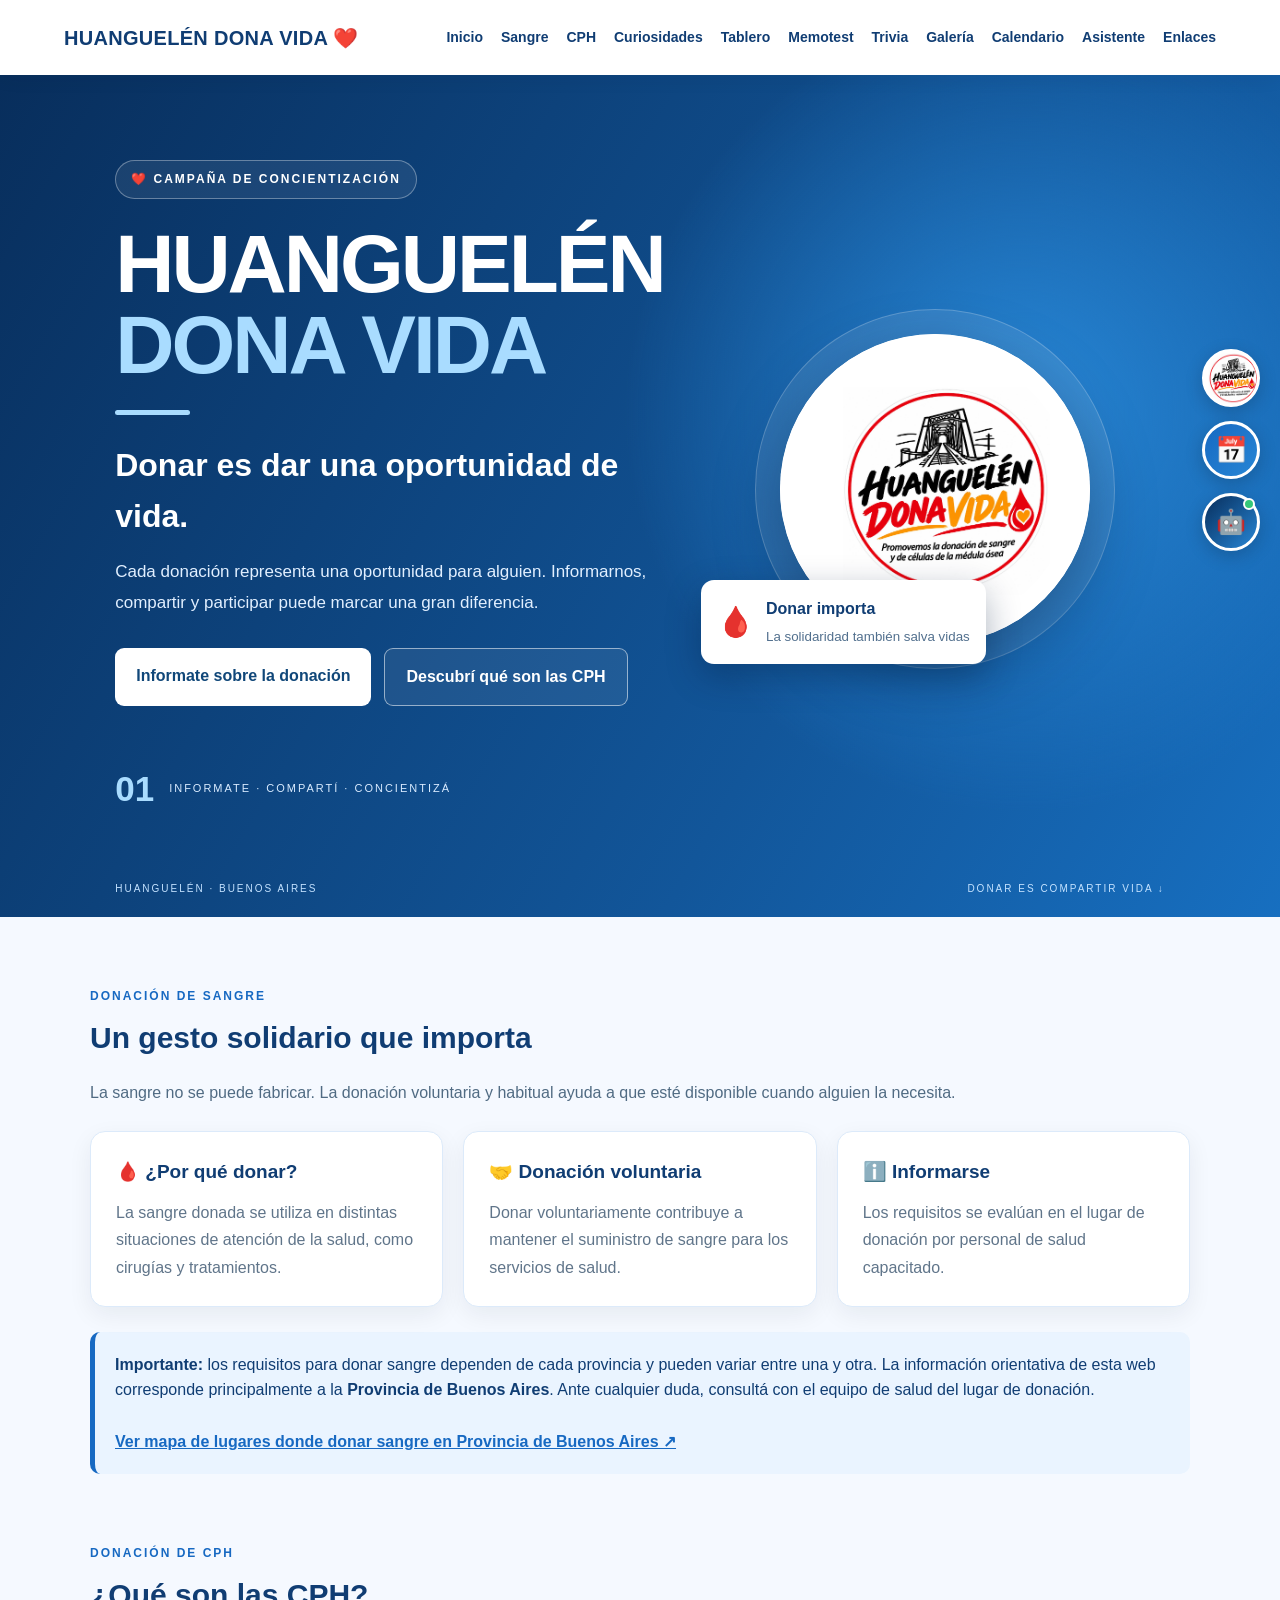
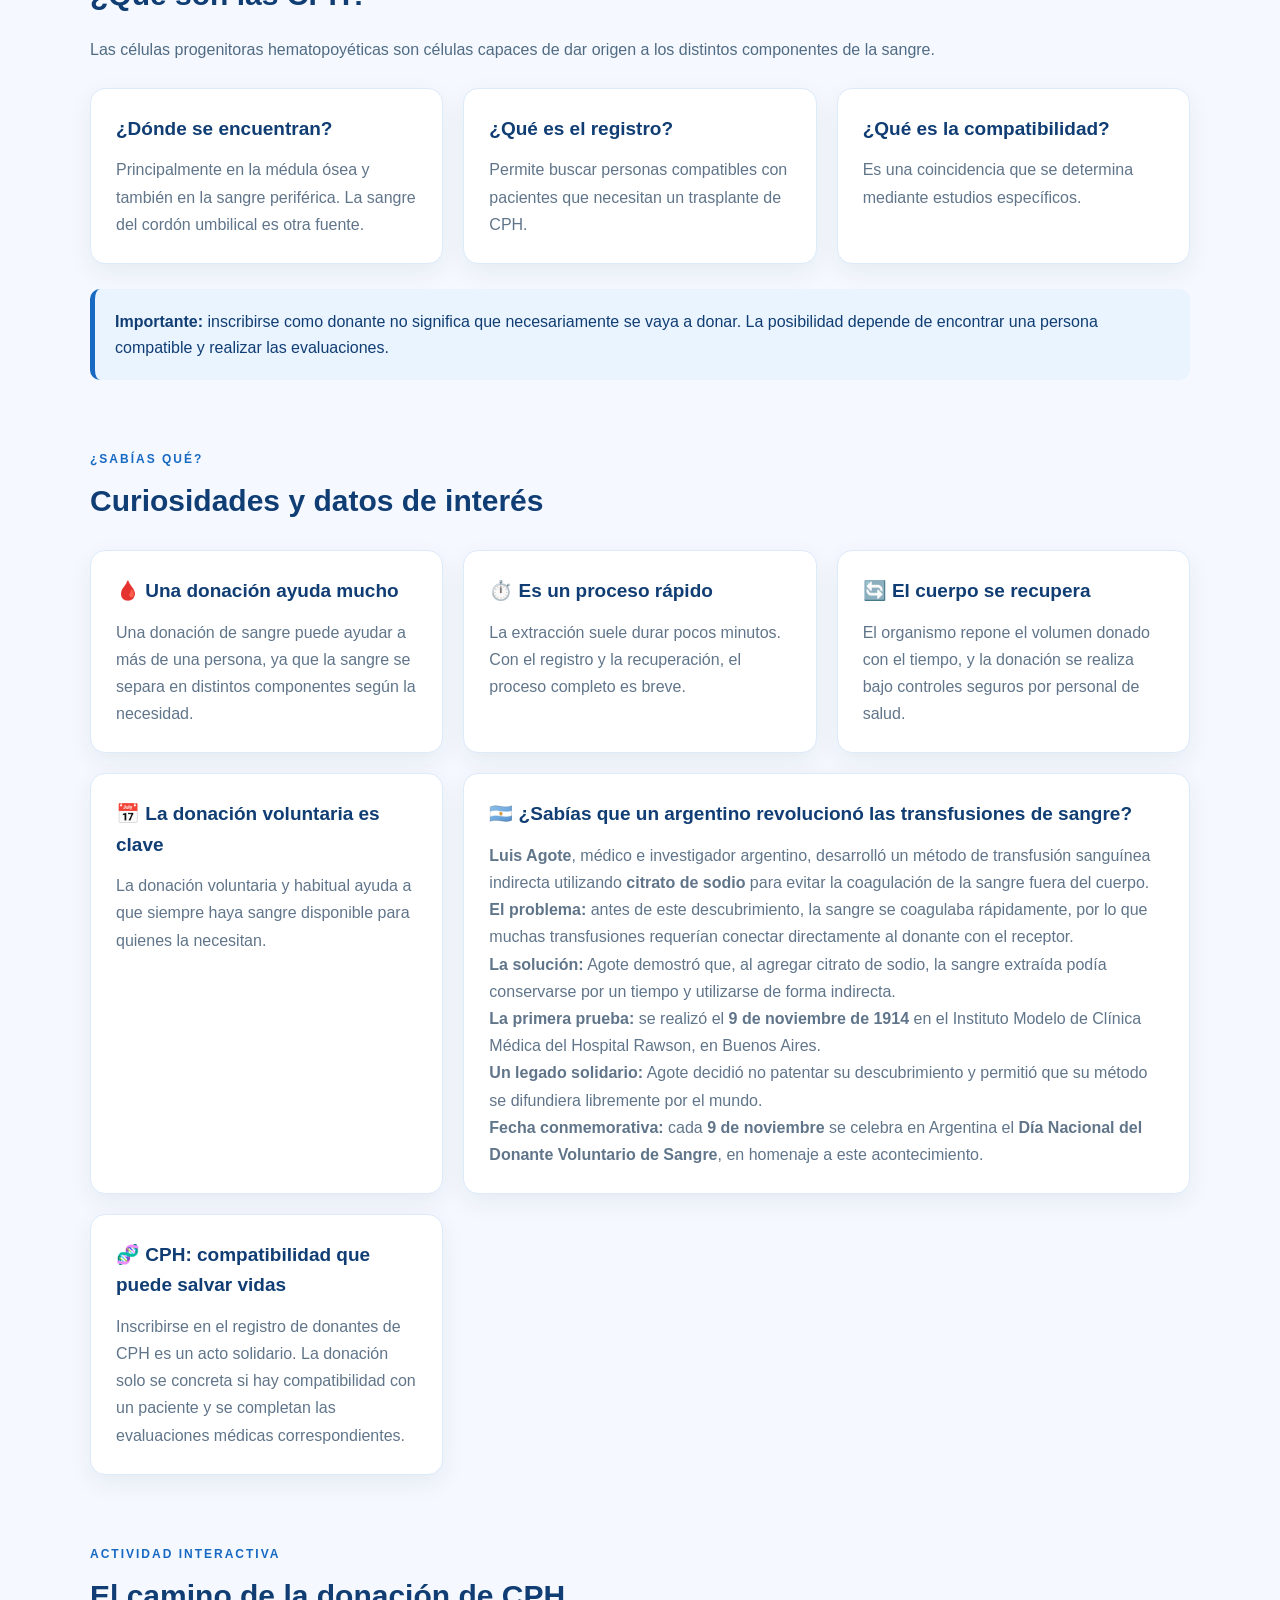
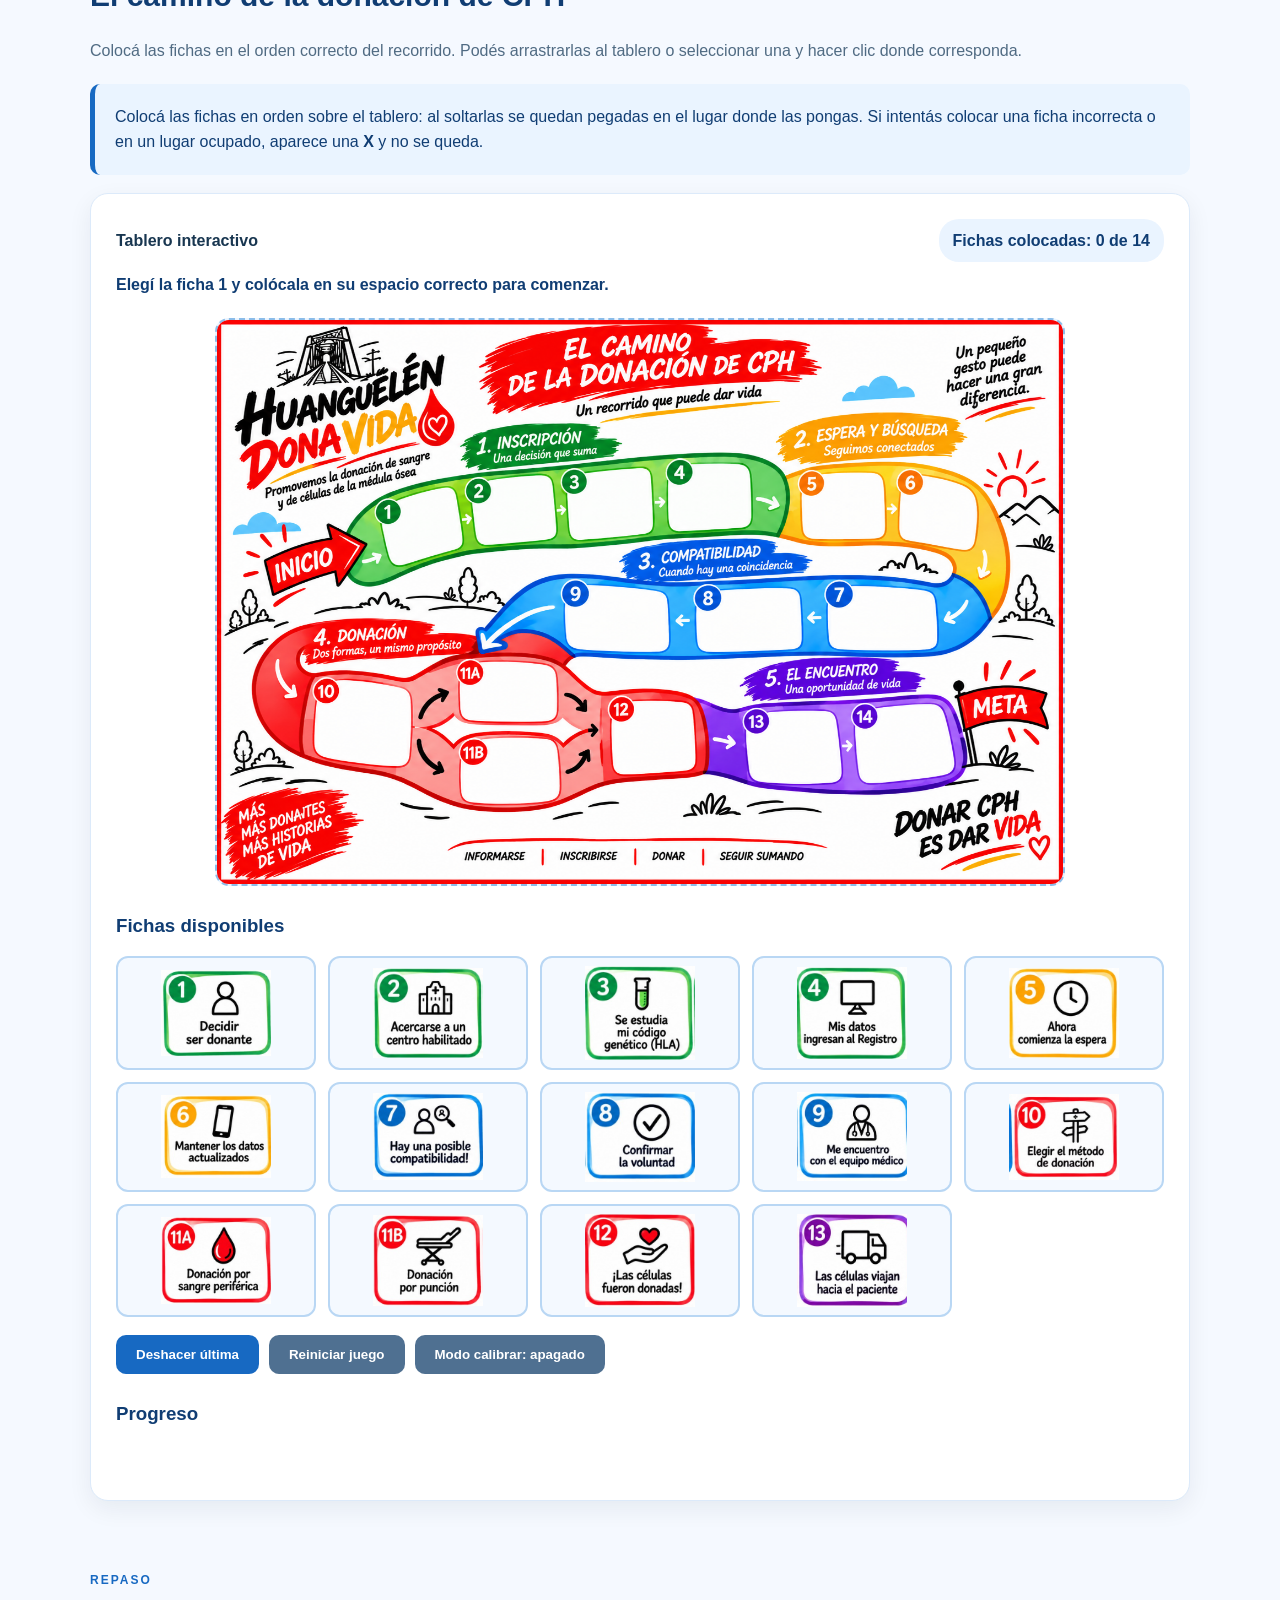
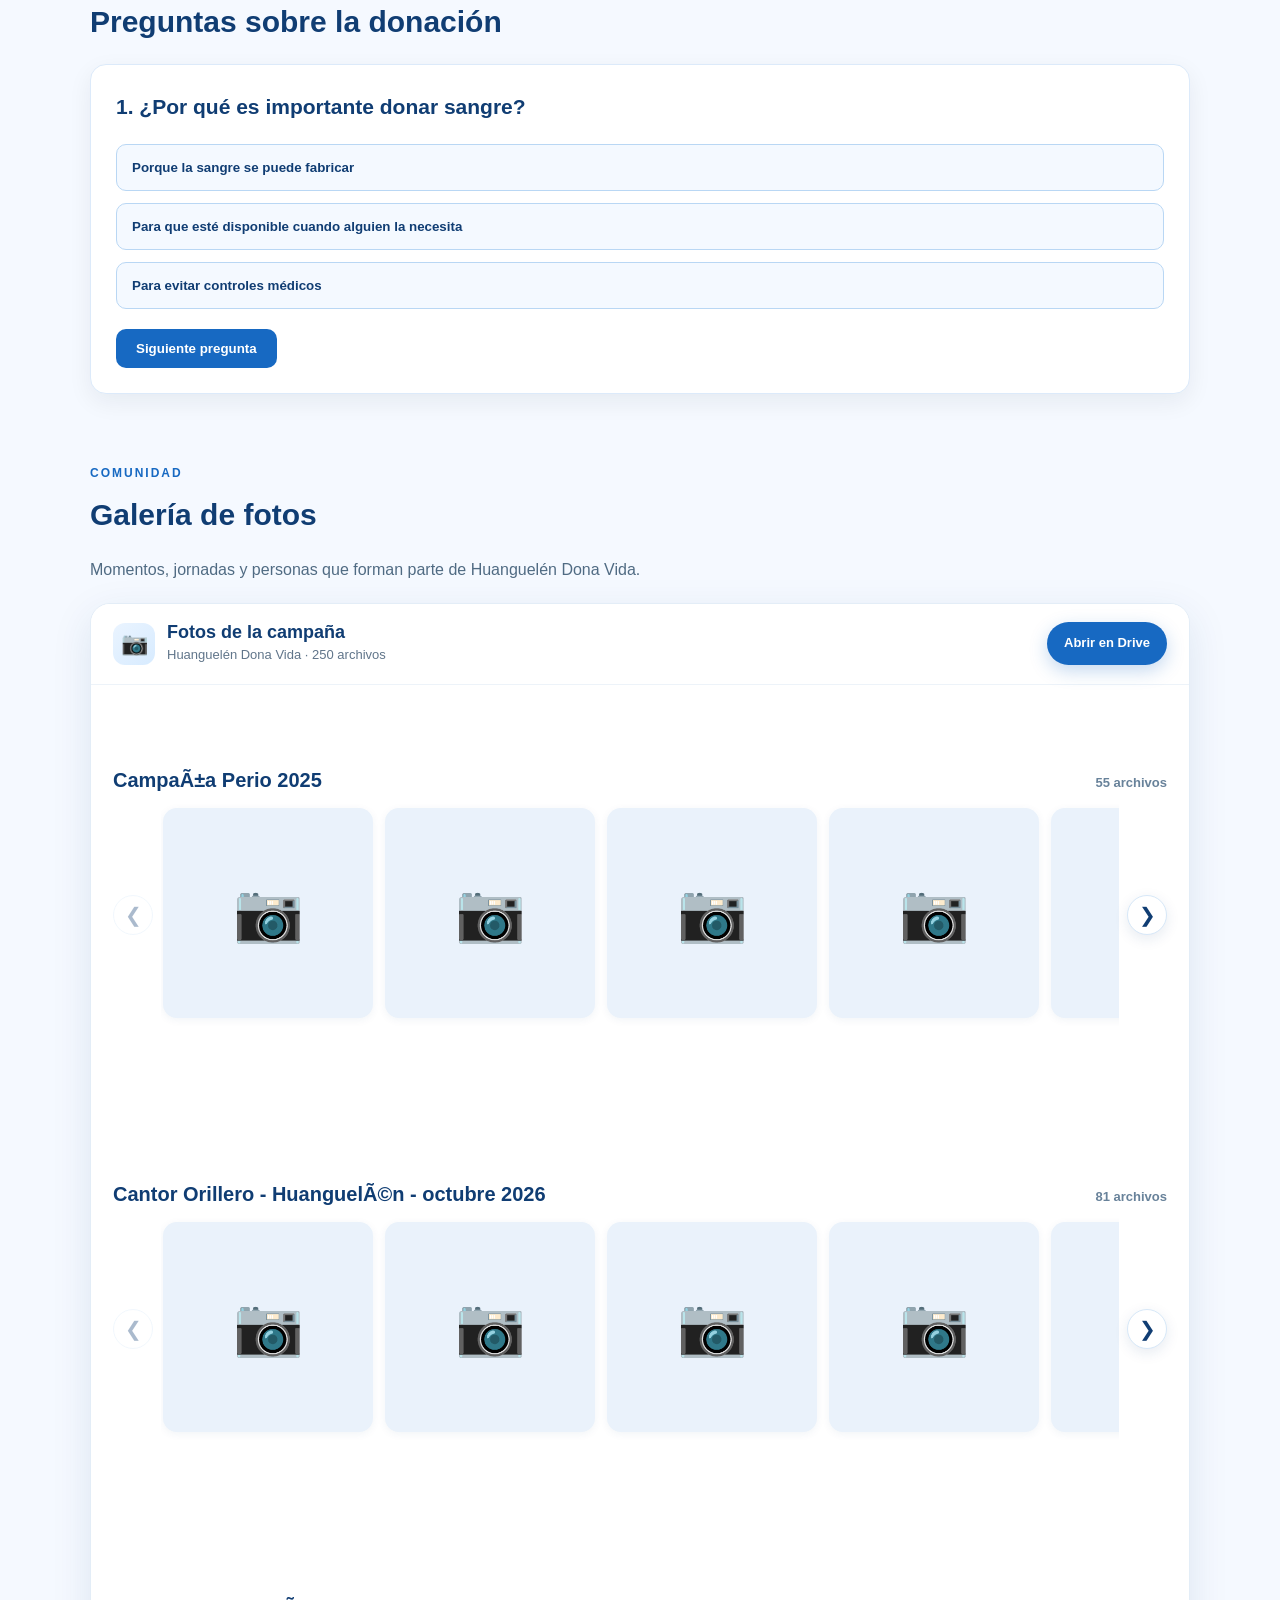
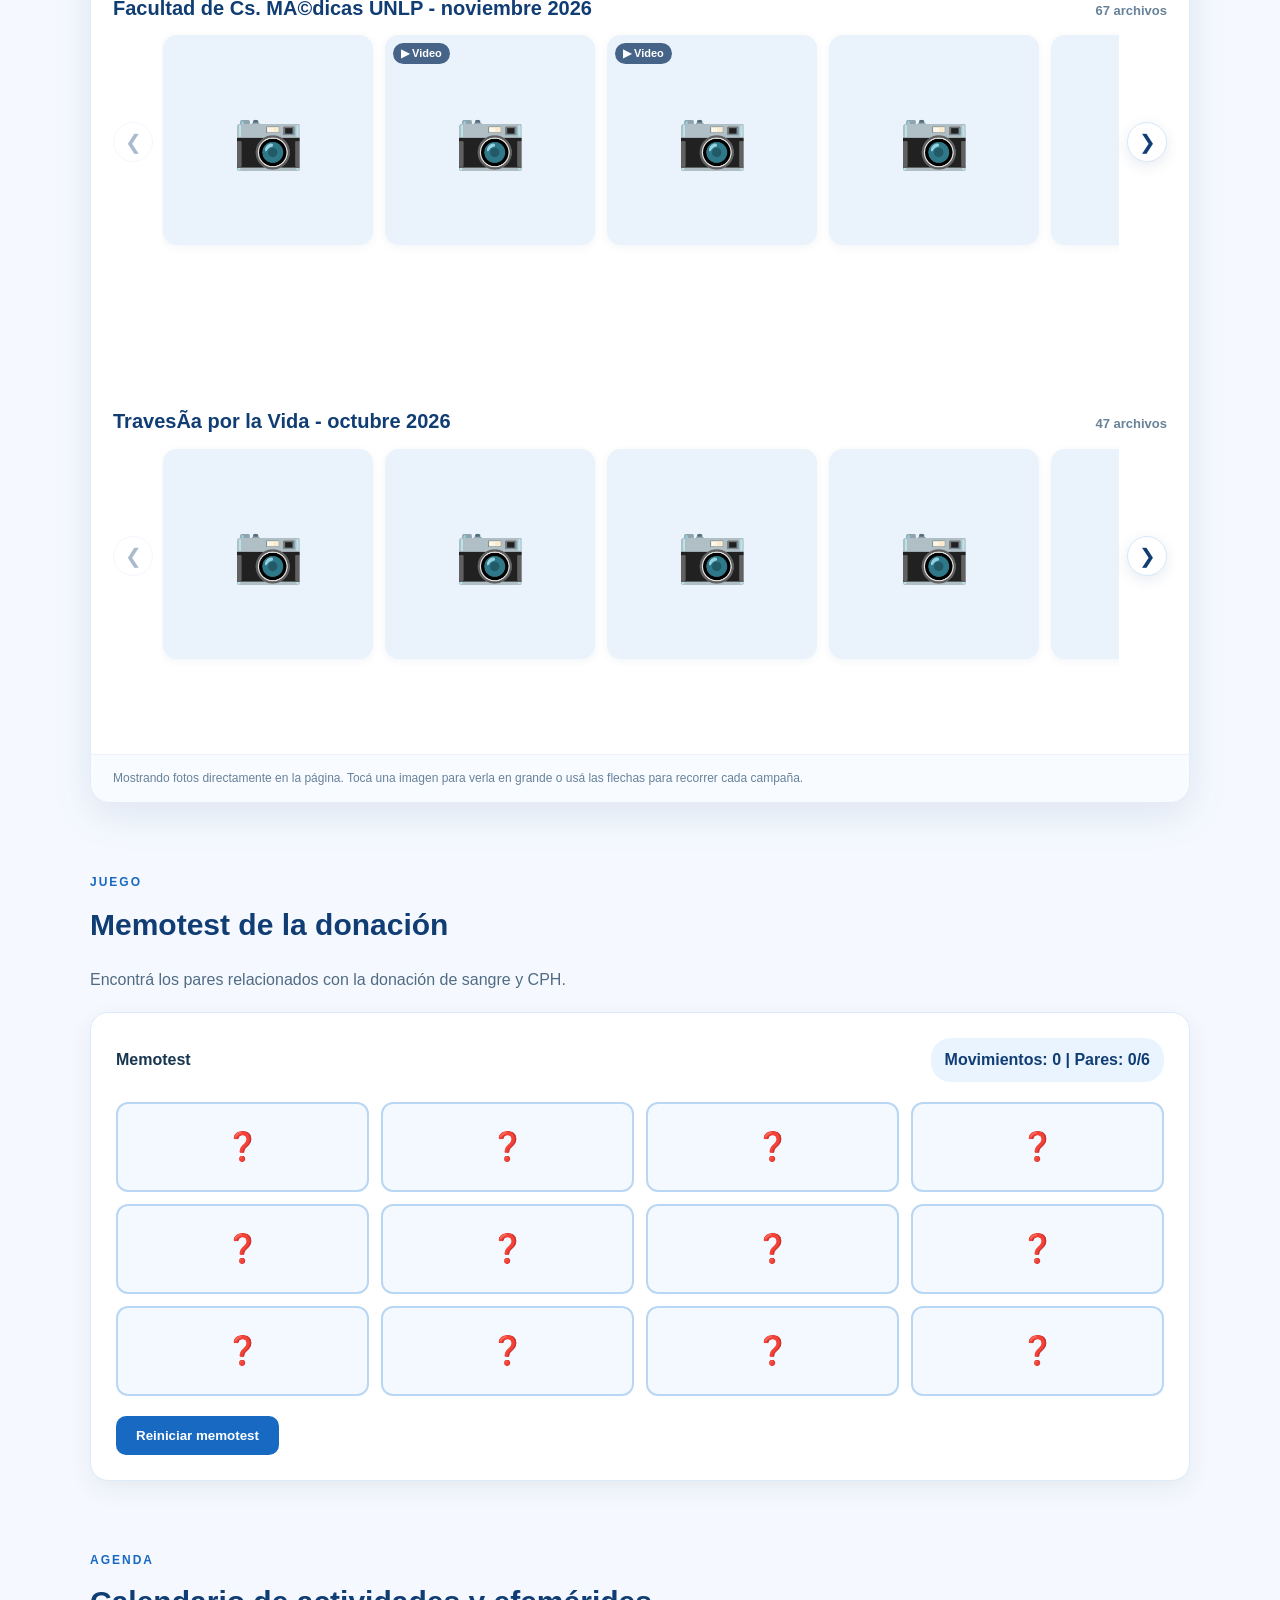
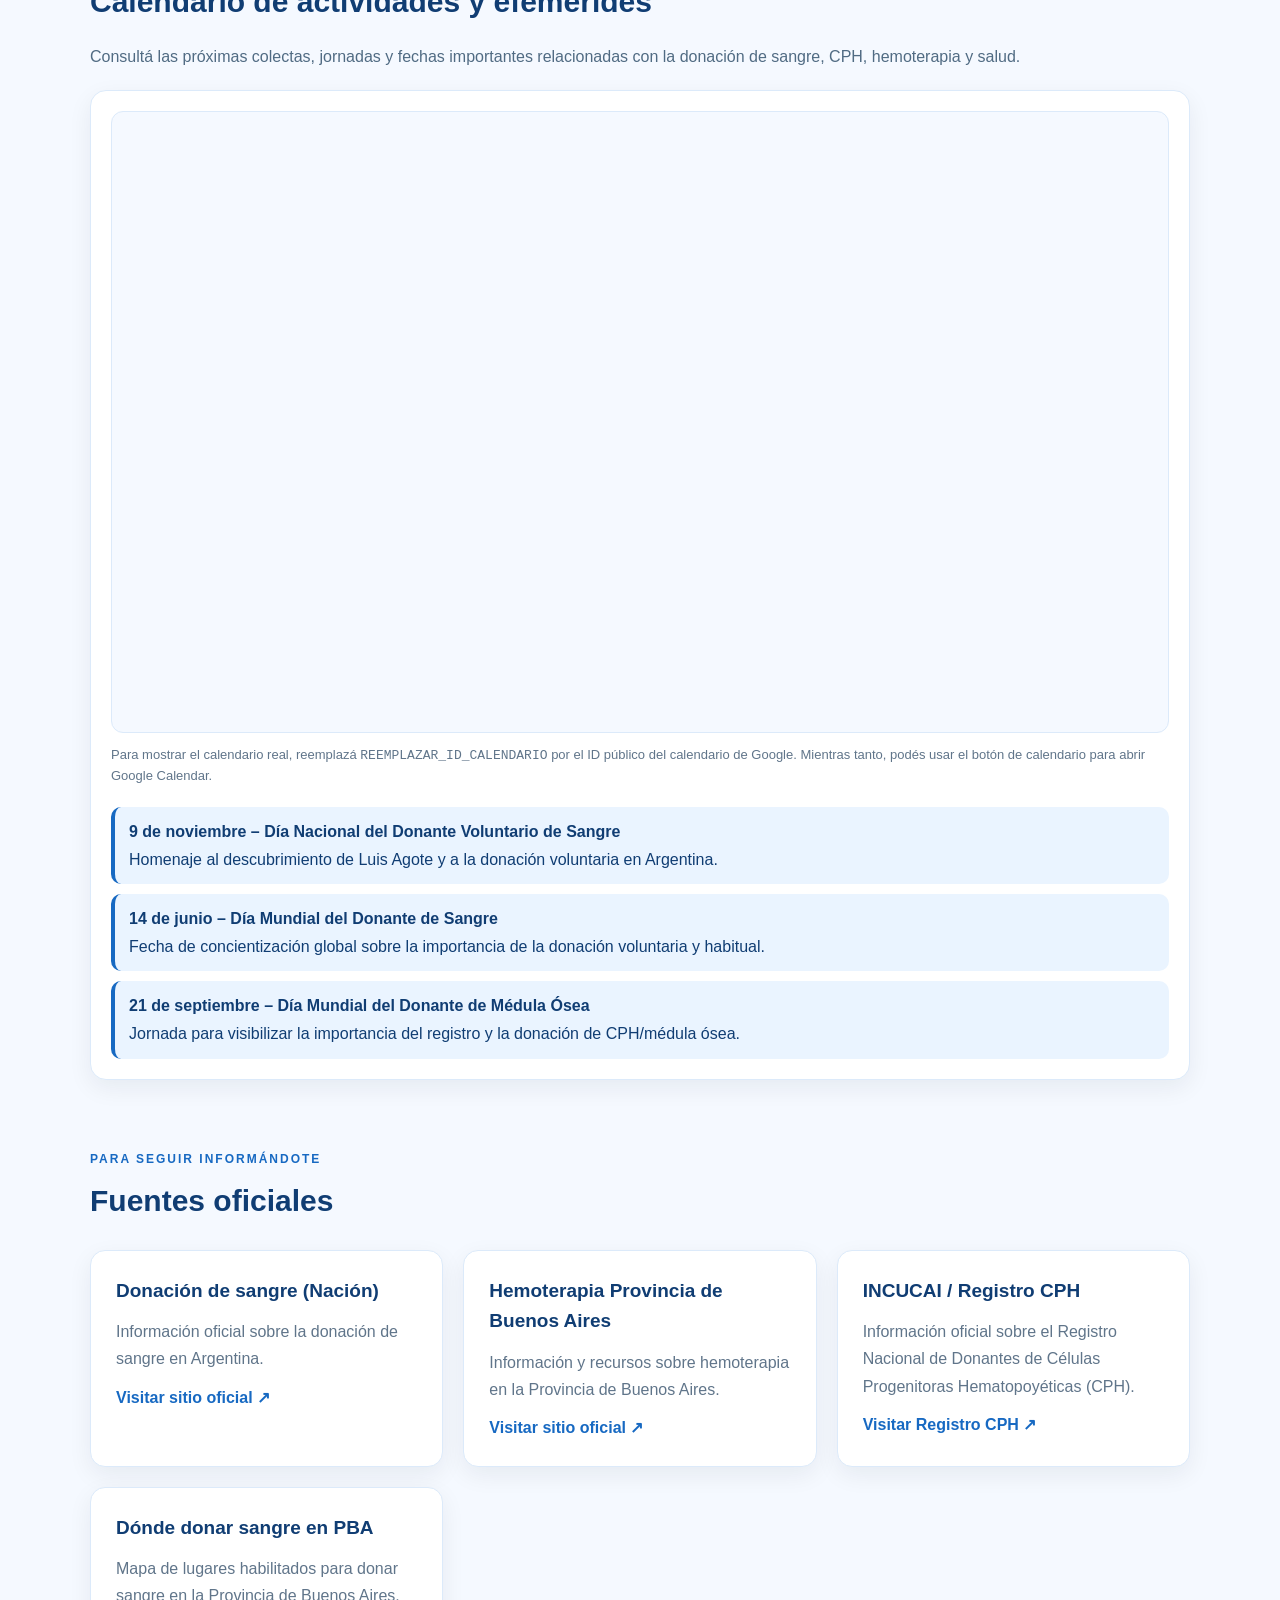
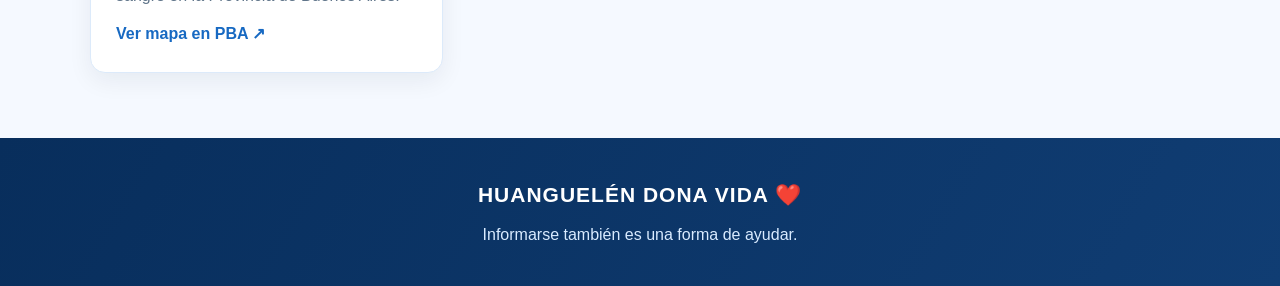
==== index.html @ 450604e3 "tomi and famyly" ====
<!DOCTYPE html>
<html lang="es">
<head>
  <meta charset="UTF-8">
  <meta name="viewport" content="width=device-width, initial-scale=1.0">
  <meta name="description" content="Huanguelén Dona Vida: información sobre donación de sangre y CPH, actividades, juegos educativos y recursos oficiales.">
  <meta name="theme-color" content="#1769c2">
  <title>Huanguelén Dona Vida</title>
  <link rel="icon" href="logo.png" type="image/png">

<style>


/* VARIABLES */

:root {
  --azul: #1769c2;
  --azul-claro: #2786d5;
  --azul-oscuro: #082e5c;
  --azul-profundo: #103d73;
  --celeste: #eaf4ff;
  --celeste-fuerte: #a9dcff;
  --blanco: #ffffff;
  --texto: #183650;
  --gris: #60758a;
  --borde: #dceafa;
  --verde: #17643a;
}

/* CONFIGURACIÓN GENERAL */

* {
  margin: 0;
  padding: 0;
  box-sizing: border-box;
  scroll-behavior: smooth;
}

body {
  font-family: Arial, Helvetica, sans-serif;
  background: #f5f9ff;
  color: var(--texto);
  line-height: 1.6;
}

a {
  text-decoration: none;
}

button {
  font-family: inherit;
}

main {
  width: min(1100px, 90%);
  margin: auto;
}

/* =========================================
   ENCABEZADO Y NAVEGACIÓN
========================================= */

header {
  position: sticky;
  top: 0;
  z-index: 100;
  min-height: 75px;
  padding: 15px 5%;
  display: flex;
  justify-content: space-between;
  align-items: center;
  gap: 20px;
  flex-wrap: wrap;
  background: rgba(255,255,255,.96);
  backdrop-filter: blur(12px);
  box-shadow: 0 3px 18px #1231;
}

.logo {
  color: var(--azul-profundo);
  font-size: 20px;
  font-weight: 800;
  letter-spacing: .3px;
}

nav {
  display: flex;
  align-items: center;
  flex-wrap: wrap;
  gap: 18px;
}

nav a {
  color: var(--azul-profundo);
  font-size: 14px;
  font-weight: bold;
  transition: .2s;
}

nav a:hover {
  color: var(--azul-claro);
}

/* =========================================
   INICIO MODERNO
========================================= */

.inicio {
  min-height: 650px;
  position: relative;
  overflow: hidden;
  display: grid;
  grid-template-columns: 1.1fr .9fr;
  align-items: center;
  gap: 30px;
  padding: 85px 9% 100px;
  color: white;

  background:
    radial-gradient(
      circle at 80% 40%,
      #2786d5 0%,
      transparent 35%
    ),
    linear-gradient(
      120deg,
      #082e5c,
      #12569a 65%,
      #176fc0
    );
}

.inicio-contenido {
  position: relative;
  z-index: 2;
  max-width: 650px;
}

.etiqueta-inicio {
  display: inline-block;
  padding: 9px 15px;
  border: 1px solid #ffffff55;
  border-radius: 30px;
  background: #ffffff12;
  font-size: 12px;
  font-weight: bold;
  letter-spacing: 2px;
}

.inicio h1 {
  font-size: clamp(48px, 7vw, 82px);
  line-height: .98;
  margin: 25px 0;
  letter-spacing: -3px;
  color: white;
}

.inicio h1 span {
  color: var(--celeste-fuerte);
}

.linea-decorativa {
  width: 75px;
  height: 5px;
  border-radius: 10px;
  background: var(--celeste-fuerte);
  margin: 25px 0;
}

.inicio h2 {
  color: white;
  font-size: clamp(23px, 3vw, 32px);
  margin-bottom: 15px;
}

.inicio-contenido > p {
  color: #e1efff;
  line-height: 1.8;
  font-size: 17px;
  max-width: 540px;
}

.inicio-botones {
  display: flex;
  flex-wrap: wrap;
  gap: 13px;
  margin-top: 30px;
}

.btn-inicio {
  display: inline-block;
  padding: 15px 21px;
  border-radius: 9px;
  text-decoration: none;
  font-weight: bold;
  transition: .2s;
}

.btn-inicio:hover {
  transform: translateY(-3px);
}

.btn-inicio.principal {
  background: white;
  color: #104779;
}

.btn-inicio.secundario {
  color: white;
  border: 1px solid #ffffff88;
  background: #ffffff12;
}

.inicio-dato {
  display: flex;
  align-items: center;
  gap: 15px;
  margin-top: 55px;
}

.inicio-dato span {
  font-size: 35px;
  font-weight: bold;
  color: var(--celeste-fuerte);
}

.inicio-dato p {
  font-size: 11px;
  letter-spacing: 2px;
  color: #d9ebff;
}

.inicio-visual {
  min-height: 400px;
  position: relative;
  display: flex;
  justify-content: center;
  align-items: center;
}

.circulo-fondo {
  position: absolute;
  width: min(360px, 85%);
  aspect-ratio: 1;
  border-radius: 50%;
  background: #ffffff18;
  border: 1px solid #ffffff35;
}

.imagen-inicio {
  width: 310px;
  height: 310px;
  position: relative;
  z-index: 1;
  border-radius: 50%;
  overflow: hidden;
  background: #ffffff;
  box-shadow: 0 25px 65px #001b3c66;
}

.imagen-inicio img {
  width: 100%;
  height: 100%;
  object-fit: cover;
  object-position: center;
}

.imagen-inicio img.logo {
  position: absolute;
  inset: 0;
  width: 100%;
  height: 100%;
  object-fit: contain;
  object-position: 30% center;
  padding: 6%;
  background: #ffffff;
  border-radius: 50%;
}

.imagen-inicio.sin-imagen::after {
  content: "";
  position: absolute;
  inset: 0;
  display: grid;
  place-items: center;
  font-size: 100px;
}

.logo-corazon {
  position: absolute;
  bottom: 14px;
  right: 14px;
  width: 88px;
  height: 88px;
  object-fit: cover;
  background: #fff;
  border-radius: 50%;
  padding: 4px;
  border: 3px solid #fff;
  box-shadow: 0 8px 20px #001b3c33;
}

.tarjeta-flotante {
  position: absolute;
  z-index: 2;
  bottom: 25px;
  left: -5px;
  display: flex;
  align-items: center;
  gap: 12px;
  padding: 16px;
  background: white;
  color: var(--azul-profundo);
  border-radius: 13px;
  box-shadow: 0 12px 35px #001b3c55;
}

.tarjeta-flotante > span {
  font-size: 30px;
}

.tarjeta-flotante strong,
.tarjeta-flotante small {
  display: block;
}

.tarjeta-flotante small {
  margin-top: 5px;
  color: #52708e;
}

.decoracion-inferior {
  position: absolute;
  bottom: 20px;
  left: 9%;
  right: 9%;
  display: flex;
  justify-content: space-between;
  gap: 10px;
  color: #c4e2ff;
  font-size: 10px;
  letter-spacing: 2px;
}

/* =========================================
   SECCIONES GENERALES
========================================= */

section:not(.inicio) {
  margin: 65px 0;
  scroll-margin-top: 100px;
}

.subtitulo {
  display: inline-block;
  color: var(--azul);
  font-size: 12px;
  font-weight: bold;
  letter-spacing: 2px;
  text-transform: uppercase;
  margin-bottom: 8px;
}

main h2 {
  color: var(--azul-profundo);
  font-size: 30px;
  margin-bottom: 18px;
}

main section > p {
  margin-bottom: 20px;
  color: #506b83;
}

/* =========================================
   TARJETAS
========================================= */

.tarjetas {
  display: grid;
  grid-template-columns: repeat(3, 1fr);
  gap: 20px;
  margin-top: 25px;
}

.tarjeta {
  background: white;
  padding: 25px;
  border-radius: 15px;
  border: 1px solid var(--borde);
  box-shadow: 0 8px 25px #1231;
  transition: .25s;
}

.tarjeta:hover {
  transform: translateY(-5px);
  box-shadow: 0 15px 35px #1232;
}

.tarjeta h3 {
  color: var(--azul-profundo);
  font-size: 19px;
  margin-bottom: 12px;
}

.tarjeta p {
  color: #60758a;
  line-height: 1.7;
}

.tarjeta a {
  display: inline-block;
  margin-top: 12px;
  color: var(--azul);
  font-weight: bold;
}

.tarjeta a:hover {
  text-decoration: underline;
}

/* =========================================
   AVISOS
========================================= */

.aviso {
  background: var(--celeste);
  padding: 20px;
  border-left: 5px solid var(--azul);
  border-radius: 10px;
  margin-top: 25px;
  color: var(--azul-profundo);
}

/* =========================================
   BOTONES GENERALES
========================================= */

.boton {
  display: inline-block;
  background: var(--azul);
  color: white;
  border: none;
  padding: 12px 20px;
  border-radius: 10px;
  font-weight: bold;
  cursor: pointer;
  transition: .2s;
}

.boton:hover {
  background: var(--azul-profundo);
  transform: translateY(-2px);
}

.boton:focus-visible,
nav a:focus-visible,
a:focus-visible,
button:focus-visible {
  outline: 3px solid #f0bd4b;
  outline-offset: 3px;
}

/* =========================================
   TABLERO INTERACTIVO
========================================= */

.juego {
  background: white;
  padding: 25px;
  border-radius: 18px;
  border: 1px solid var(--borde);
  box-shadow: 0 8px 25px #1231;
}

.juego-cabecera {
  display: flex;
  justify-content: space-between;
  align-items: center;
  gap: 12px;
  flex-wrap: wrap;
  margin-bottom: 10px;
}

.estado {
  display: inline-block;
  background: var(--celeste);
  color: var(--azul-profundo);
  padding: 9px 14px;
  border-radius: 20px;
  font-weight: bold;
}

.mensaje-tablero {
  margin: 8px 0 14px;
  color: var(--azul-profundo);
  font-weight: bold;
}

.mensaje-tablero.exito {
  color: #17643a;
}

.mensaje-tablero.error {
  color: #9b3030;
}

.tablero {
  position: relative;
  margin: 20px auto;
  max-width: 850px;
  background: var(--celeste);
  border: 2px dashed #8bbce9;
  border-radius: 14px;
  overflow: hidden;
  transition: .2s;
  cursor: crosshair;
}

.tablero img {
  width: 100%;
  height: auto;
  display: block;
}

#zonaFichas {
  position: absolute;
  inset: 0;
}

.tablero.activo {
  outline: 4px solid var(--azul);
  background: #d6eaff;
  border-color: var(--azul);
}

.tablero.error {
  outline: 4px solid #d98585;
  border-color: #d98585;
  background: #fff0f0;
  animation: tablero-error .35s ease;
}

@keyframes tablero-error {
  0%, 100% { transform: translateX(0); }
  25% { transform: translateX(-4px); }
  75% { transform: translateX(4px); }
}

.ficha.ficha-error {
  border-color: #d98585;
  background: #fff0f0;
  animation: tablero-error .35s ease;
  position: relative;
}

.marca-error {
  position: absolute;
  transform: translate(-50%, -50%);
  width: 44px;
  height: 44px;
  border-radius: 50%;
  background: rgba(217, 53, 53, 0.92);
  color: #fff;
  display: flex;
  align-items: center;
  justify-content: center;
  font-size: 28px;
  font-weight: 900;
  line-height: 1;
  border: 3px solid #fff;
  box-shadow: 0 4px 12px #0004;
  pointer-events: none;
  z-index: 5;
  animation: marca-error-pop .9s ease forwards;
}

@keyframes marca-error-pop {
  0% {
    opacity: 0;
    transform: translate(-50%, -50%) scale(.5);
  }

  15% {
    opacity: 1;
    transform: translate(-50%, -50%) scale(1);
  }

  70% {
    opacity: 1;
    transform: translate(-50%, -50%) scale(1);
  }

  100% {
    opacity: 0;
    transform: translate(-50%, -50%) scale(.8);
  }
}

.juego h3 {
  color: var(--azul-profundo);
  margin: 25px 0 15px;
}

/* =========================================
   FICHAS
========================================= */

.fichas {
  display: grid;
  grid-template-columns: repeat(5, 1fr);
  gap: 12px;
}

.ficha {
  background: #f4f9ff;
  border: 2px solid #b9d7f4;
  border-radius: 12px;
  padding: 8px;
  min-height: 80px;
  cursor: grab;
  transition: .2s;
  display: flex;
  align-items: center;
  justify-content: center;
}

.ficha img {
  width: 100%;
  max-width: 110px;
  height: auto;
  display: block;
  pointer-events: none;
  user-select: none;
}

.ficha:hover:not(:disabled) {
  background: #e1efff;
  border-color: var(--azul);
  transform: translateY(-2px);
}

.ficha.seleccionada {
  outline: 3px solid var(--azul);
  background: #d9edff;
  box-shadow: 0 0 0 2px #fff inset;
}

.ficha.usada {
  opacity: .35;
  cursor: default;
  transform: none;
}

.ficha-colocada {
  position: absolute;
  transform: translate(-50%, -50%);
  width: min(16%, 110px);
  min-width: 48px;
  pointer-events: none;
  animation: aparecer-ficha .2s ease;
  filter: drop-shadow(0 4px 8px #001b3c55);
}

.ficha-colocada img {
  width: 100%;
  height: auto;
  display: block;
}

@keyframes aparecer-ficha {
  from {
    transform: translate(-50%, -50%) scale(.7);
    opacity: 0;
  }

  to {
    transform: translate(-50%, -50%) scale(1);
    opacity: 1;
  }
}

.juego-acciones {
  display: flex;
  gap: 10px;
  flex-wrap: wrap;
  margin-top: 18px;
}

.boton-secundario {
  background: #4f7091;
}

.boton-secundario:hover {
  background: #36566f;
}

.colocadas-wrap h3 {
  margin-bottom: 10px;
}

.colocadas {
  display: flex;
  flex-wrap: wrap;
  gap: 8px;
  min-height: 36px;
}

.etiqueta {
  background: #e4f5e9;
  color: var(--verde);
  padding: 7px 11px;
  border-radius: 8px;
  font-weight: bold;
  font-size: 13px;
}

/* =========================================
   MEMOTEST
========================================= */

.memotest-grid {
  display: grid;
  grid-template-columns: repeat(4, minmax(0, 1fr));
  gap: 12px;
  margin: 20px 0;
}

.memo-card {
  position: relative;
  min-height: 90px;
  border: 2px solid #b9d7f4;
  border-radius: 12px;
  background: #f4f9ff;
  color: var(--azul-profundo);
  font-weight: bold;
  cursor: pointer;
  transition: transform .2s, border-color .2s, background .2s;
  padding: 10px;
}

.memo-card:hover:not(:disabled) {
  transform: translateY(-2px);
  border-color: var(--azul);
}

.memo-card:disabled {
  cursor: default;
}

.memo-card .memo-front {
  display: none;
  font-size: 14px;
  line-height: 1.3;
  text-align: center;
}

.memo-card .memo-back {
  font-size: 28px;
  display: block;
  text-align: center;
}

.memo-card.revelada,
.memo-card.acertada {
  background: #fff;
}

.memo-card.revelada .memo-front,
.memo-card.acertada .memo-front {
  display: block;
}

.memo-card.revelada .memo-back,
.memo-card.acertada .memo-back {
  display: none;
}

.memo-card.acertada {
  border-color: #58a875;
  background: #e4f5e9;
  color: #17643a;
}

@media (max-width: 600px) {
  .memotest-grid {
    grid-template-columns: repeat(3, 1fr);
  }
}

@media (max-width: 360px) {
  .memotest-grid {
    grid-template-columns: repeat(2, 1fr);
  }
}

/* =========================================
   CUESTIONARIO
========================================= */

.quiz {
  background: white;
  padding: 25px;
  border-radius: 16px;
  border: 1px solid var(--borde);
  box-shadow: 0 8px 25px #1231;
}

.quiz h3 {
  color: var(--azul-profundo);
  font-size: 21px;
  margin-bottom: 15px;
}

.respuestas {
  display: grid;
  gap: 12px;
  margin: 20px 0;
}

.respuesta {
  padding: 15px;
  background: #f4f9ff;
  border: 1px solid #b9d7f4;
  border-radius: 10px;
  text-align: left;
  cursor: pointer;
  font-weight: bold;
  color: var(--azul-profundo);
  transition: .2s;
}

.respuesta:hover:not(:disabled) {
  background: #e3f1ff;
  border-color: var(--azul);
}

.respuesta:disabled {
  cursor: default;
}

.respuesta.correcta {
  background: #e4f5e9;
  border-color: #58a875;
  color: #17643a;
}

.respuesta.incorrecta {
  background: #fff0f0;
  border-color: #d98585;
  color: #9b3030;
}

#resultado {
  font-weight: bold;
  margin: 15px 0;
  color: var(--azul-profundo);
}

#puntaje {
  font-size: 20px;
  color: var(--azul);
  font-weight: bold;
}

/* =========================================
   PREGUNTAS FRECUENTES (estilos generales)
========================================= */

.faq details {
  background: white;
  padding: 18px;
  margin: 12px 0;
  border-radius: 10px;
  border: 1px solid var(--borde);
  transition: .2s;
}

.faq details[open] {
  border-color: var(--azul);
  box-shadow: 0 5px 15px #1231;
}

.faq summary {
  cursor: pointer;
  font-weight: bold;
  color: var(--azul-profundo);
}

.faq details p {
  margin-top: 12px;
  color: #60758a;
}

/* =========================================
   PIE DE PÁGINA
========================================= */

footer {
  background: linear-gradient(
    120deg,
    var(--azul-oscuro),
    var(--azul-profundo)
  );
  color: white;
  text-align: center;
  padding: 40px 20px;
}

footer b {
  font-size: 21px;
  letter-spacing: 1px;
}

footer p {
  color: #d9ebff;
  margin-top: 10px;
}

/* =========================================
   ADAPTACIÓN A TABLETS
========================================= */

@media (max-width: 900px) {

  .inicio {
    grid-template-columns: 1fr;
    padding: 65px 7% 90px;
  }

  .inicio-visual {
    min-height: 390px;
  }

  .imagen-inicio {
    width: 260px;
    height: 260px;
  }

  .tarjetas {
    grid-template-columns: repeat(2, 1fr);
  }

}

/* =========================================
   ADAPTACIÓN A CELULARES
========================================= */

@media (max-width: 600px) {

  header {
    justify-content: center;
    padding: 15px;
  }

  .logo {
    text-align: center;
  }

  nav {
    justify-content: center;
    gap: 12px;
  }

  nav a {
    font-size: 12px;
  }

  .inicio {
    padding: 55px 6% 90px;
  }

  .inicio h1 {
    font-size: 48px;
    letter-spacing: -2px;
  }

  .inicio h2 {
    font-size: 23px;
  }

  .inicio-contenido > p {
    font-size: 15px;
  }

  .inicio-visual {
    min-height: 350px;
  }

  .imagen-inicio {
    width: 230px;
    height: 230px;
  }

  .tarjeta-flotante {
    left: 0;
    bottom: 5px;
    padding: 12px;
  }

  .decoracion-inferior {
    left: 6%;
    right: 6%;
    font-size: 8px;
    letter-spacing: 1px;
  }

  main {
    width: 92%;
  }

  main h2 {
    font-size: 25px;
  }

  .tarjetas {
    grid-template-columns: 1fr;
  }

  .fichas {
    grid-template-columns: repeat(3, 1fr);
  }

  .juego-cabecera,
  .juego-acciones {
    flex-direction: column;
    align-items: stretch;
  }

  .juego-acciones .boton {
    width: 100%;
  }

  .juego,
  .quiz {
    padding: 17px;
  }

  .ficha {
    font-size: 12px;
    padding: 12px 5px;
  }

}

/* =========================================
   PANTALLAS MUY PEQUEÑAS
========================================= */

@media (max-width: 360px) {

  .inicio h1 {
    font-size: 39px;
  }

  .inicio-botones {
    flex-direction: column;
  }

  .btn-inicio {
    text-align: center;
  }

  .fichas {
    grid-template-columns: repeat(2, 1fr);
  }
}
/* =========================================
   BARRA LATERAL Y CHAT
========================================= */

.barra-flotante {
  position: fixed;
  right: 20px;
  top: 50%;
  transform: translateY(-50%);
  z-index: 9999;
  display: flex;
  flex-direction: column;
  gap: 14px;
  align-items: center;
}

.flotante-btn {
  width: 58px;
  height: 58px;
  border-radius: 50%;
  display: flex;
  align-items: center;
  justify-content: center;
  border: 3px solid #fff;
  box-shadow: 0 5px 18px rgba(0,0,0,.18);
  cursor: pointer;
  text-decoration: none;
  font-size: 24px;
  transition: transform .25s, box-shadow .25s;
  position: relative;
  background: #fff;
  color: var(--azul-profundo);
}

.flotante-btn:hover {
  transform: scale(1.1);
  box-shadow: 0 8px 25px rgba(16,61,115,.25);
}

.boton-instagram {
  overflow: hidden;
  padding: 0;
  background: #fff;
}

.boton-instagram img {
  width: 100%;
  height: 100%;
  object-fit: cover;
  border-radius: 50%;
  display: block;
}

.boton-calendario {
  background: linear-gradient(135deg, var(--azul), var(--azul-claro));
  color: #fff;
  font-size: 26px;
}

.boton-chat {
  background: linear-gradient(135deg, var(--azul-oscuro), var(--azul-claro));
  color: #fff;
}

.chat-notificacion {
  position: absolute;
  top: 2px;
  right: 2px;
  width: 12px;
  height: 12px;
  background: #35c879;
  border: 2px solid #fff;
  border-radius: 50%;
}

.chat-flotante {
  position: fixed;
  right: 95px;
  top: 50%;
  transform: translateY(-50%);
  width: 350px;
  max-width: calc(100vw - 115px);
  background: #fff;
  border-radius: 20px;
  overflow: hidden;
  z-index: 10000;
  box-shadow: 0 12px 45px rgba(0,0,0,.2);
  border: 1px solid var(--borde);
}

.chat-flotante[hidden] { display: none; }

.chat-flotante-header {
  background: linear-gradient(135deg, var(--azul-oscuro), var(--azul));
  color: #fff;
  padding: 15px;
  display: flex;
  align-items: center;
  gap: 10px;
}

.chat-avatar {
  width: 40px;
  height: 40px;
  background: #fff;
  color: var(--azul-profundo);
  border-radius: 50%;
  display: flex;
  align-items: center;
  justify-content: center;
  font-size: 22px;
  flex-shrink: 0;
}

.chat-flotante-header strong { display: block; font-size: 14px; }
.chat-flotante-header small { display: block; font-size: 11px; margin-top: 4px; color: #d9ebff; }

.chat-flotante-header button {
  margin-left: auto;
  background: transparent;
  border: none;
  color: #fff;
  font-size: 20px;
  cursor: pointer;
}

.chat-flotante-mensajes {
  height: 260px;
  overflow-y: auto;
  padding: 14px;
  background: #f7fbff;
}

.burbuja-chat {
  padding: 11px 13px;
  border-radius: 14px;
  margin-bottom: 10px;
  font-size: 13px;
  line-height: 1.6;
  white-space: pre-wrap;
  overflow-wrap: anywhere;
}

.burbuja-chat.bot {
  background: var(--celeste);
  color: var(--texto);
  margin-right: 25px;
}

.burbuja-chat.usuario {
  background: var(--azul);
  color: #fff;
  margin-left: 25px;
}

.burbuja-chat a {
  color: inherit;
  font-weight: bold;
  text-decoration: underline;
  word-break: break-word;
}

.burbuja-chat.bot a {
  color: var(--azul-profundo);
}

.chat-flotante-preguntas {
  padding: 10px;
  display: flex;
  flex-wrap: wrap;
  gap: 6px;
  border-top: 1px solid #e8f1fb;
}

.chat-flotante-preguntas button {
  border: 1px solid #b9d7f4;
  background: #f4f9ff;
  color: var(--azul-profundo);
  border-radius: 20px;
  padding: 7px 10px;
  font-size: 11px;
  cursor: pointer;
}

.chat-flotante-preguntas button:hover {
  background: #e3f1ff;
}

#formularioChatFlotante {
  display: flex;
  gap: 8px;
  padding: 12px;
  border-top: 1px solid #e8f1fb;
}

#entradaChatFlotante {
  flex: 1;
  min-width: 0;
  border: 1px solid #b9d7f4;
  border-radius: 25px;
  padding: 11px 14px;
  outline: none;
}

#formularioChatFlotante button {
  width: 40px;
  height: 40px;
  border: none;
  border-radius: 50%;
  background: var(--azul);
  color: #fff;
  font-size: 18px;
  cursor: pointer;
}

.modal-galeria {
  position: fixed;
  inset: 0;
  background: rgba(8, 46, 92, 0.55);
  z-index: 10001;
  display: flex;
  align-items: center;
  justify-content: center;
  padding: 20px;
}

.modal-galeria[hidden] { display: none; }

.modal-galeria-contenido {
  width: min(1000px, 100%);
  background: #fff;
  border-radius: 18px;
  overflow: hidden;
  box-shadow: 0 20px 60px rgba(0,0,0,.25);
}

.modal-galeria-header {
  display: flex;
  justify-content: space-between;
  align-items: center;
  gap: 10px;
  padding: 16px 20px;
  background: linear-gradient(135deg, var(--azul-oscuro), var(--azul));
  color: #fff;
}

.modal-galeria-header h3 { margin: 0; font-size: 20px; }
.modal-galeria-header p { margin: 4px 0 0; font-size: 13px; color: #d9ebff; }

.modal-galeria-cerrar {
  background: transparent;
  border: none;
  color: #fff;
  font-size: 28px;
  cursor: pointer;
  line-height: 1;
}

.modal-galeria-body { padding: 16px; }

.modal-galeria-body iframe {
  width: 100%;
  height: min(70vh, 620px);
  border: 0;
  border-radius: 12px;
  background: #f5f9ff;
}

.modal-galeria-aviso {
  margin-top: 12px;
  font-size: 13px;
  color: #60758a;
}

.galeria-contenedor,
.calendario-contenedor {
  background: #fff;
  border: 1px solid var(--borde);
  border-radius: 16px;
  padding: 20px;
  box-shadow: 0 8px 25px #1231;
}

.galeria-contenedor.galeria-fotos {
  padding: 0;
  overflow: hidden;
  border-radius: 20px;
  border: 1px solid #e3edf7;
  box-shadow: 0 12px 40px rgba(16, 61, 115, 0.10);
}

.galeria-topbar {
  display: flex;
  align-items: center;
  justify-content: space-between;
  gap: 16px;
  padding: 18px 22px;
  background: #fff;
  border-bottom: 1px solid #edf3f9;
}

.galeria-topbar-titulo {
  display: flex;
  align-items: center;
  gap: 12px;
  min-width: 0;
}

.galeria-topbar-icono {
  width: 42px;
  height: 42px;
  border-radius: 12px;
  display: grid;
  place-items: center;
  font-size: 22px;
  background: linear-gradient(135deg, #eaf4ff, #d7ebff);
  flex-shrink: 0;
}

.galeria-topbar-titulo strong {
  display: block;
  color: var(--azul-profundo);
  font-size: 18px;
  line-height: 1.2;
}

.galeria-topbar-titulo span {
  display: block;
  color: #60758a;
  font-size: 13px;
  margin-top: 2px;
}

.galeria-acciones { display: flex; align-items: center; gap: 10px; flex-wrap: wrap; }

.galeria-btn {
  display: inline-flex;
  align-items: center;
  gap: 8px;
  padding: 10px 16px;
  border-radius: 999px;
  font-size: 13px;
  font-weight: bold;
  text-decoration: none;
  transition: .2s;
  border: 1px solid transparent;
  white-space: nowrap;
}

.galeria-btn:hover { transform: translateY(-1px); }
.galeria-btn-principal { background: var(--azul); color: #fff; box-shadow: 0 6px 18px rgba(23,105,194,.25); }
.galeria-btn-principal:hover { background: var(--azul-profundo); }

.galeria-secciones {
  padding: 18px 22px 22px;
  background: #fff;
  display: flex;
  flex-direction: column;
  gap: 26px;
}

.galeria-seccion-header {
  display: flex;
  align-items: baseline;
  justify-content: space-between;
  gap: 12px;
  margin-bottom: 10px;
}

.galeria-seccion-titulo {
  margin: 0;
  color: var(--azul-profundo);
  font-size: 20px;
  line-height: 1.2;
}

.galeria-seccion-cuenta {
  color: #68829a;
  font-size: 13px;
  font-weight: bold;
  white-space: nowrap;
}

.galeria-carrusel-wrap {
  position: relative;
  display: flex;
  align-items: center;
  gap: 8px;
}

.galeria-fila {
  display: flex;
  gap: 12px;
  overflow-x: auto;
  scroll-behavior: smooth;
  padding: 4px 2px 8px;
  flex: 1;
  scrollbar-width: thin;
  scrollbar-color: #c7dbef transparent;
}

.galeria-fila::-webkit-scrollbar { height: 8px; }
.galeria-fila::-webkit-scrollbar-thumb { background: #c7dbef; border-radius: 999px; }

.galeria-flecha {
  width: 40px;
  height: 40px;
  border: 1px solid #d7e8f8;
  border-radius: 50%;
  background: #fff;
  color: var(--azul-profundo);
  font-size: 20px;
  line-height: 1;
  cursor: pointer;
  box-shadow: 0 4px 14px rgba(16,61,115,.10);
  flex-shrink: 0;
  transition: .2s;
  z-index: 2;
}

.galeria-flecha:hover:not(:disabled) { background: var(--azul); color: #fff; border-color: var(--azul); }
.galeria-flecha:disabled { opacity: .35; cursor: default; box-shadow: none; }

.galeria-item {
  position: relative;
  border: 0;
  padding: 0;
  margin: 0;
  border-radius: 14px;
  overflow: hidden;
  background: #eaf2fb;
  cursor: pointer;
  width: 210px;
  min-width: 210px;
  height: 210px;
  box-shadow: 0 2px 8px rgba(16,61,115,.06);
  transition: transform .2s, box-shadow .2s;
  flex-shrink: 0;
}

.galeria-item:hover { transform: translateY(-2px); box-shadow: 0 8px 24px rgba(16,61,115,.14); }
.galeria-item img { width: 100%; height: 100%; object-fit: cover; display: block; }

.galeria-item .galeria-item-tipo {
  position: absolute;
  top: 8px;
  left: 8px;
  background: rgba(8,46,92,.72);
  color: #fff;
  font-size: 11px;
  padding: 4px 8px;
  border-radius: 999px;
  font-weight: bold;
}

.galeria-item .galeria-item-overlay {
  position: absolute;
  inset: auto 0 0 0;
  padding: 28px 10px 10px;
  background: linear-gradient(transparent, rgba(8,46,92,.72));
  color: #fff;
  font-size: 12px;
  text-align: left;
  opacity: 0;
  transition: opacity .2s;
}

.galeria-item:hover .galeria-item-overlay,
.galeria-item:focus-visible .galeria-item-overlay { opacity: 1; }

.galeria-vacia {
  padding: 40px 20px;
  text-align: center;
  color: #60758a;
  background: #f8fbff;
  border-radius: 12px;
}

.calendario-marco {
  border-radius: 12px;
  overflow: hidden;
  background: #f5f9ff;
  border: 1px solid var(--borde);
}

.calendario-marco iframe {
  width: 100%;
  height: min(70vh, 620px);
  border: 0;
  display: block;
}

.calendario-nota {
  margin-top: 12px;
  font-size: 13px;
  color: #60758a;
}

.galeria-fotos .galeria-nota {
  margin: 0;
  padding: 14px 22px;
  background: #f8fbff;
  border-top: 1px solid #edf3f9;
  font-size: 12px;
  color: #68829a;
}

.galeria-lightbox[hidden] { display: none !important; }
.galeria-lightbox {
  position: fixed;
  inset: 0;
  z-index: 10050;
  background: rgba(6, 24, 48, 0.92);
  display: flex;
  align-items: center;
  justify-content: center;
  padding: 20px;
}

.galeria-lightbox-inner {
  position: relative;
  width: min(1100px, 100%);
  max-height: 100%;
  display: flex;
  align-items: center;
  gap: 10px;
}

.galeria-lb-figura {
  flex: 1;
  margin: 0;
  min-width: 0;
  text-align: center;
}

.galeria-lb-figura img,
.galeria-lb-figura iframe {
  max-width: 100%;
  max-height: calc(100vh - 140px);
  border-radius: 12px;
  background: #000;
}

.galeria-lb-figura img { width: auto; height: auto; object-fit: contain; }
.galeria-lb-figura iframe { width: min(900px, 100%); height: min(70vh, 560px); border: 0; }

.galeria-lb-caption {
  color: #e8f2ff;
  margin-top: 10px;
  font-size: 13px;
  display: flex;
  flex-direction: column;
  gap: 2px;
}
.galeria-lb-caption span:last-child { color: #b9cee4; font-size: 12px; }

.galeria-lb-cerrar {
  position: absolute;
  top: -8px;
  right: 0;
  width: 42px;
  height: 42px;
  border: 0;
  border-radius: 50%;
  background: rgba(255,255,255,.14);
  color: #fff;
  font-size: 30px;
  cursor: pointer;
  line-height: 1;
}

.galeria-lb-nav {
  width: 44px;
  height: 44px;
  border: 0;
  border-radius: 50%;
  background: rgba(255,255,255,.14);
  color: #fff;
  font-size: 32px;
  cursor: pointer;
  line-height: 1;
  flex-shrink: 0;
}

.galeria-lb-nav:hover, .galeria-lb-cerrar:hover { background: rgba(255,255,255,.24); }

@media (max-width: 700px) {
  .galeria-topbar { flex-direction: column; align-items: stretch; padding: 16px; }
  .galeria-acciones { width: 100%; }
  .galeria-btn { flex: 1; justify-content: center; }
  .galeria-secciones { padding: 14px 16px 16px; gap: 22px; }
  .galeria-seccion-titulo { font-size: 17px; }
  .galeria-flecha { width: 34px; height: 34px; font-size: 18px; }
  .galeria-fila { gap: 10px; }
  .galeria-item { width: 160px; min-width: 160px; height: 160px; }
  .galeria-fotos .galeria-nota { padding: 12px 16px; }
  .galeria-lb-nav { width: 36px; height: 36px; font-size: 26px; }
  .galeria-lightbox { padding: 12px; }
}

.lista-efemerides {
  margin-top: 20px;
  display: grid;
  gap: 10px;
}

.efemeride {
  background: var(--celeste);
  border-left: 4px solid var(--azul);
  border-radius: 10px;
  padding: 12px 14px;
  color: var(--azul-profundo);
}

.efemeride strong {
  display: block;
  margin-bottom: 2px;
}

.sr-only {
  position: absolute !important;
  width: 1px;
  height: 1px;
  padding: 0;
  margin: -1px;
  overflow: hidden;
  clip: rect(0, 0, 0, 0);
  white-space: nowrap;
  border: 0;
}

@media (max-width: 900px) {
  .tarjeta[style*="grid-column: span 2"] {
    grid-column: span 1 !important;
  }
}

@media (max-width: 600px) {
  .barra-flotante { right: 10px; gap: 11px; }
  .flotante-btn { width: 49px; height: 49px; font-size: 22px; }
  .chat-flotante { right: 68px; width: 310px; max-width: calc(100vw - 85px); }
}
</style>
</head>

<body>

<header>
  <div class="logo">HUANGUELÉN DONA VIDA ❤️</div>

  <nav>
    <a href="#inicio">Inicio</a>
    <a href="#sangre">Sangre</a>
    <a href="#cph">CPH</a>
    <a href="#curiosidades">Curiosidades</a>
    <a href="#juego">Tablero</a>
    <a href="#memotest">Memotest</a>
    <a href="#preguntas">Trivia</a>
    <a href="#galeria">Galería</a>
    <a href="#calendario">Calendario</a>
    <a href="#asistente">Asistente</a>
    <a href="#enlaces">Enlaces</a>
  </nav>
</header>


<section class="inicio" id="inicio">

  <div class="inicio-contenido">

    <span class="etiqueta-inicio">
      ❤️ CAMPAÑA DE CONCIENTIZACIÓN
    </span>

    <h1>
      HUANGUELÉN<br>
      <span>DONA VIDA</span>
    </h1>

    <div class="linea-decorativa"></div>

    <h2>Donar es dar una oportunidad de vida.</h2>

    <p>
      Cada donación representa una oportunidad para alguien.
      Informarnos, compartir y participar puede marcar una gran diferencia.
    </p>

    <div class="inicio-botones">
      <a href="#sangre" class="btn-inicio principal">
        Informate sobre la donación
      </a>

      <a href="#cph" class="btn-inicio secundario">
        Descubrí qué son las CPH
      </a>
    </div>

    <div class="inicio-dato">
      <span>01</span>
      <p>INFORMATE · COMPARTÍ · CONCIENTIZÁ</p>
    </div>

  </div>

  <div class="inicio-visual">

    <div class="circulo-fondo"></div>

    <div class="imagen-inicio">
      <img
        src="assets/donacion.jpg"
        alt="Imagen representativa de la donación de sangre"
        onerror="this.style.display='none'; this.parentElement.classList.add('sin-imagen')"
      >
      <img class="logo" src="logo.png" alt="Logo Huanguelén Dona Vida">
    </div>

    <div class="tarjeta-flotante">
      <span>🩸</span>
      <div>
        <strong>Donar importa</strong>
        <small>La solidaridad también salva vidas</small>
      </div>
    </div>

  </div>

  <div class="decoracion-inferior">
    <span>HUANGUELÉN · BUENOS AIRES</span>
    <span>DONAR ES COMPARTIR VIDA ↓</span>
  </div>

</section>


<main>

<section id="sangre">
  <span class="subtitulo">Donación de sangre</span>
  <h2>Un gesto solidario que importa</h2>

  <p>
    La sangre no se puede fabricar. La donación voluntaria y
    habitual ayuda a que esté disponible cuando alguien la necesita.
  </p>

  <div class="tarjetas">
    <article class="tarjeta">
      <h3>🩸 ¿Por qué donar?</h3>
      <p>
        La sangre donada se utiliza en distintas situaciones
        de atención de la salud, como cirugías y tratamientos.
      </p>
    </article>

    <article class="tarjeta">
      <h3>🤝 Donación voluntaria</h3>
      <p>
        Donar voluntariamente contribuye a mantener el suministro
        de sangre para los servicios de salud.
      </p>
    </article>

    <article class="tarjeta">
      <h3>ℹ️ Informarse</h3>
      <p>
        Los requisitos se evalúan en el lugar de donación
        por personal de salud capacitado.
      </p>
    </article>
  </div>

  <div class="aviso">
    <b>Importante:</b> los requisitos para donar sangre dependen de cada provincia y pueden variar entre una y otra. La información orientativa de esta web corresponde principalmente a la <strong>Provincia de Buenos Aires</strong>. Ante cualquier duda, consultá con el equipo de salud del lugar de donación.
    <br><br>
    <a href="https://www.google.com/maps/d/viewer?mid=1_zvbbz8uOrTO72ai5gIauPzIMKu2wGet&femb=1&ll=-37.15624584003135%2C-59.91622035&z=6" target="_blank" rel="noopener noreferrer" style="color: var(--azul); font-weight: bold; text-decoration: underline;">Ver mapa de lugares donde donar sangre en Provincia de Buenos Aires ↗</a>
  </div>
</section>

<section id="cph">
  <span class="subtitulo">Donación de CPH</span>
  <h2>¿Qué son las CPH?</h2>

  <p>
    Las células progenitoras hematopoyéticas son células capaces
    de dar origen a los distintos componentes de la sangre.
  </p>

  <div class="tarjetas">
    <article class="tarjeta">
      <h3>¿Dónde se encuentran?</h3>
      <p>
        Principalmente en la médula ósea y también en la sangre
        periférica. La sangre del cordón umbilical es otra fuente.
      </p>
    </article>

    <article class="tarjeta">
      <h3>¿Qué es el registro?</h3>
      <p>
        Permite buscar personas compatibles con pacientes
        que necesitan un trasplante de CPH.
      </p>
    </article>

    <article class="tarjeta">
      <h3>¿Qué es la compatibilidad?</h3>
      <p>
        Es una coincidencia que se determina mediante
        estudios específicos.
      </p>
    </article>
  </div>

  <div class="aviso">
    <b>Importante:</b> inscribirse como donante no significa
    que necesariamente se vaya a donar. La posibilidad depende
    de encontrar una persona compatible y realizar las evaluaciones.
  </div>
</section>

<section id="curiosidades">
  <span class="subtitulo">¿Sabías qué?</span>
  <h2>Curiosidades y datos de interés</h2>

  <div class="tarjetas">
    <article class="tarjeta">
      <h3>🩸 Una donación ayuda mucho</h3>
      <p>Una donación de sangre puede ayudar a más de una persona, ya que la sangre se separa en distintos componentes según la necesidad.</p>
    </article>
    <article class="tarjeta">
      <h3>⏱️ Es un proceso rápido</h3>
      <p>La extracción suele durar pocos minutos. Con el registro y la recuperación, el proceso completo es breve.</p>
    </article>
    <article class="tarjeta">
      <h3>🔄 El cuerpo se recupera</h3>
      <p>El organismo repone el volumen donado con el tiempo, y la donación se realiza bajo controles seguros por personal de salud.</p>
    </article>
    <article class="tarjeta">
      <h3>📅 La donación voluntaria es clave</h3>
      <p>La donación voluntaria y habitual ayuda a que siempre haya sangre disponible para quienes la necesitan.</p>
    </article>
    <article class="tarjeta" style="grid-column: span 2;">
      <h3>🇦🇷 ¿Sabías que un argentino revolucionó las transfusiones de sangre?</h3>
      <p><strong>Luis Agote</strong>, médico e investigador argentino, desarrolló un método de transfusión sanguínea indirecta utilizando <strong>citrato de sodio</strong> para evitar la coagulación de la sangre fuera del cuerpo.</p>
      <p><strong>El problema:</strong> antes de este descubrimiento, la sangre se coagulaba rápidamente, por lo que muchas transfusiones requerían conectar directamente al donante con el receptor.</p>
      <p><strong>La solución:</strong> Agote demostró que, al agregar citrato de sodio, la sangre extraída podía conservarse por un tiempo y utilizarse de forma indirecta.</p>
      <p><strong>La primera prueba:</strong> se realizó el <strong>9 de noviembre de 1914</strong> en el Instituto Modelo de Clínica Médica del Hospital Rawson, en Buenos Aires.</p>
      <p><strong>Un legado solidario:</strong> Agote decidió no patentar su descubrimiento y permitió que su método se difundiera libremente por el mundo.</p>
      <p><strong>Fecha conmemorativa:</strong> cada <strong>9 de noviembre</strong> se celebra en Argentina el <strong>Día Nacional del Donante Voluntario de Sangre</strong>, en homenaje a este acontecimiento.</p>
    </article>
    <article class="tarjeta">
      <h3>🧬 CPH: compatibilidad que puede salvar vidas</h3>
      <p>Inscribirse en el registro de donantes de CPH es un acto solidario. La donación solo se concreta si hay compatibilidad con un paciente y se completan las evaluaciones médicas correspondientes.</p>
    </article>
  </div>
</section>

<section id="juego">
  <span class="subtitulo">Actividad interactiva</span>
  <h2>El camino de la donación de CPH</h2>

  <p>
    Colocá las fichas en el orden correcto del recorrido. Podés arrastrarlas al tablero o seleccionar una y hacer clic donde corresponda.
  </p>
  <p class="aviso" style="margin-top:12px; margin-bottom:18px;">
    Colocá las fichas en orden sobre el tablero: al soltarlas se quedan pegadas en el lugar donde las pongas. Si intentás colocar una ficha incorrecta o en un lugar ocupado, aparece una <strong>X</strong> y no se queda.
  </p>

  <div class="juego">
    <div class="juego-cabecera">
      <strong>Tablero interactivo</strong>
      <span class="estado" id="contador">Fichas colocadas: 0 de 12</span>
    </div>

    <p id="mensajeTablero" class="mensaje-tablero" aria-live="polite">
      Elegí una ficha para comenzar.
    </p>

    <div class="tablero" id="tablero">
      <img src="assets/tablero.png" alt="Tablero de donación de CPH">
      <div id="zonaFichas" aria-label="Fichas colocadas en el tablero"></div>
    </div>

    <h3>Fichas disponibles</h3>
    <div class="fichas" id="fichas"></div>

    <div class="juego-acciones">
      <button class="boton" id="deshacer" type="button">Deshacer última</button>
      <button class="boton boton-secundario" id="reiniciar" type="button">Reiniciar juego</button>
      <button class="boton boton-secundario" id="calibrar" type="button" aria-pressed="false" hidden>Modo calibrar: apagado</button>
    </div>

    <div class="colocadas-wrap">
      <h3>Progreso</h3>
      <div class="colocadas" id="colocadas"></div>
    </div>
  </div>
</section>


<section id="preguntas">
  <span class="subtitulo">Repaso</span>
  <h2>Preguntas sobre la donación</h2>

  <div class="quiz">
    <div id="contenidoQuiz">
      <h3 id="pregunta"></h3>
      <div class="respuestas" id="respuestas"></div>
      <p id="resultado"></p>
      <button class="boton" id="siguiente" hidden>
        Siguiente pregunta
      </button>
    </div>

    <div id="finalQuiz" hidden>
      <h3>¡Terminaste!</h3>
      <p id="puntaje"></p>
      <button class="boton" id="otraVez">
        Volver a jugar
      </button>
    </div>
  </div>
</section>

<section id="galeria" class="seccion-galeria">
  <span class="subtitulo">Comunidad</span>
  <h2>Galería de fotos</h2>
  <p>Momentos, jornadas y personas que forman parte de Huanguelén Dona Vida.</p>

  <div class="galeria-contenedor galeria-fotos">
    <div class="galeria-topbar">
      <div class="galeria-topbar-titulo">
        <div class="galeria-topbar-icono" aria-hidden="true">📷</div>
        <div>
          <strong>Fotos de la campaña</strong>
          <span id="galeriaContador">Huanguelén Dona Vida · Álbum compartido</span>
        </div>
      </div>
      <div class="galeria-acciones">
        <a id="abrirGaleriaDrive" class="galeria-btn galeria-btn-principal" href="https://drive.google.com/drive/folders/15sCK3t3Np5V8XJommeBpXkQNeiOTUfco?usp=sharing" target="_blank" rel="noopener noreferrer">Abrir en Drive</a>
      </div>
    </div>

    <div class="galeria-secciones" id="galeriaGrid" aria-live="polite"></div>
    <p class="galeria-nota" id="galeriaNota">Mostrando fotos directamente en la página. Tocá una imagen para verla en grande o usá las flechas para recorrer cada campaña.</p>
  </div>
</section>

<div class="galeria-lightbox" id="galeriaLightbox" hidden>
  <div class="galeria-lightbox-inner" role="dialog" aria-modal="true" aria-label="Visor de fotos">
    <button type="button" class="galeria-lb-cerrar" id="galeriaLbCerrar" aria-label="Cerrar">×</button>
    <button type="button" class="galeria-lb-nav galeria-lb-prev" id="galeriaLbPrev" aria-label="Anterior">‹</button>
    <figure class="galeria-lb-figura">
      <img id="galeriaLbImg" src="" alt="" referrerpolicy="no-referrer" hidden>
      <iframe id="galeriaLbVideo" src="" title="Video" allow="autoplay; fullscreen" allowfullscreen hidden></iframe>
      <figcaption class="galeria-lb-caption">
        <span id="galeriaLbTitulo"></span>
        <span id="galeriaLbMeta"></span>
      </figcaption>
    </figure>
    <button type="button" class="galeria-lb-nav galeria-lb-next" id="galeriaLbNext" aria-label="Siguiente">›</button>
  </div>
</div>



<section id="memotest">
  <span class="subtitulo">Juego</span>
  <h2>Memotest de la donación</h2>
  <p>Encontrá los pares relacionados con la donación de sangre y CPH.</p>

  <div class="juego">
    <div class="juego-cabecera">
      <strong>Memotest</strong>
      <span class="estado" id="memoEstado">Movimientos: 0 | Pares: 0/6</span>
    </div>
    <div class="memotest-grid" id="memotestGrid" aria-label="Memotest de la donación"></div>
    <div class="juego-acciones">
      <button class="boton" id="reiniciarMemo" type="button">Reiniciar memotest</button>
    </div>
  </div>
</section>

<section id="calendario">
  <span class="subtitulo">Agenda</span>
  <h2>Calendario de actividades y efemérides</h2>
  <p>Consultá las próximas colectas, jornadas y fechas importantes relacionadas con la donación de sangre, CPH, hemoterapia y salud.</p>

  <div class="calendario-contenedor">
    <div class="calendario-marco">
      <iframe id="iframeCalendario" src="https://calendar.google.com/calendar/embed?src=REEMPLAZAR_ID_CALENDARIO&ctz=America%2FArgentina%2FBuenos_Aires" title="Calendario de actividades de Huanguelén Dona Vida" loading="lazy"></iframe>
    </div>
    <p class="calendario-nota">Para mostrar el calendario real, reemplazá <code>REEMPLAZAR_ID_CALENDARIO</code> por el ID público del calendario de Google. Mientras tanto, podés usar el botón de calendario para abrir Google Calendar.</p>

    <div class="lista-efemerides" aria-label="Efemérides destacadas">
      <div class="efemeride"><strong>9 de noviembre – Día Nacional del Donante Voluntario de Sangre</strong>Homenaje al descubrimiento de Luis Agote y a la donación voluntaria en Argentina.</div>
      <div class="efemeride"><strong>14 de junio – Día Mundial del Donante de Sangre</strong>Fecha de concientización global sobre la importancia de la donación voluntaria y habitual.</div>
      <div class="efemeride"><strong>21 de septiembre – Día Mundial del Donante de Médula Ósea</strong>Jornada para visibilizar la importancia del registro y la donación de CPH/médula ósea.</div>
    </div>
  </div>
</section>

<section id="enlaces">
  <span class="subtitulo">Para seguir informándote</span>
  <h2>Fuentes oficiales</h2>

  <div class="tarjetas">
    <article class="tarjeta">
      <h3>Donación de sangre (Nación)</h3>
      <p>Información oficial sobre la donación de sangre en Argentina.</p>
      <a href="https://www.argentina.gob.ar/salud/donarsangre" target="_blank" rel="noopener noreferrer">
        Visitar sitio oficial ↗
      </a>
    </article>

    <article class="tarjeta">
      <h3>Hemoterapia Provincia de Buenos Aires</h3>
      <p>Información y recursos sobre hemoterapia en la Provincia de Buenos Aires.</p>
      <a href="https://www.ms.gba.gov.ar/sitios/hemoterapia/" target="_blank" rel="noopener noreferrer">
        Visitar sitio oficial ↗
      </a>
    </article>

    <article class="tarjeta">
      <h3>INCUCAI / Registro CPH</h3>
      <p>Información oficial sobre el Registro Nacional de Donantes de Células Progenitoras Hematopoyéticas (CPH).</p>
      <a href="https://www.argentina.gob.ar/salud/incucai/registro-nacional-de-donantes-de-cph" target="_blank" rel="noopener noreferrer">
        Visitar Registro CPH ↗
      </a>
    </article>

    <article class="tarjeta">
      <h3>Dónde donar sangre en PBA</h3>
      <p>Mapa de lugares habilitados para donar sangre en la Provincia de Buenos Aires.</p>
      <a href="https://www.google.com/maps/d/viewer?mid=1_zvbbz8uOrTO72ai5gIauPzIMKu2wGet&femb=1&ll=-37.15624584003135%2C-59.91622035&z=6" target="_blank" rel="noopener noreferrer">
        Ver mapa en PBA ↗
      </a>
    </article>
  </div>

</section>

</main>

<footer>
  <b>HUANGUELÉN DONA VIDA ❤️</b>
  <p>Informarse también es una forma de ayudar.</p>
</footer>

<div class="barra-flotante" id="barraFlotante">
  <a href="https://www.instagram.com/huanguelendonavida?igsh=MXZ3YmRwZGN2M2dncQ==" target="_blank" rel="noopener noreferrer" class="flotante-btn boton-instagram" title="Instagram Huanguelén Dona Vida">
    <img src="logo.png" alt="Instagram Huanguelén Dona Vida">
  </a>

  <button type="button" class="flotante-btn boton-calendario" id="botonCalendarioFlotante" title="Calendario de actividades">📅</button>

  <button type="button" class="flotante-btn boton-chat" id="botonChatFlotante" title="Abrir asistente">
    🤖
    <span class="chat-notificacion" aria-hidden="true"></span>
  </button>
</div>

<div id="asistente" class="sr-only" aria-hidden="true">Asistente virtual</div>
<div class="chat-flotante" id="chatFlotante" hidden>
  <div class="chat-flotante-header">
    <div class="chat-avatar">🤖</div>
    <div>
      <strong>Medulín</strong>
      <small>● Asistente de Huanguelén Dona Vida</small>
    </div>
    <button type="button" id="cerrarChatFlotante" aria-label="Cerrar asistente">✕</button>
  </div>

  <div class="chat-flotante-mensajes" id="mensajesFlotantes">
    <div class="burbuja-chat bot">¡Hola! Soy <strong>Medulín</strong>, el asistente de Huanguelén Dona Vida. Puedo orientarte sobre donación de sangre, registro y donación de CPH (médula ósea), requisitos, edades, ley de donación y fuentes oficiales.<br><br><small>Información orientativa: algunos requisitos corresponden principalmente a la Provincia de Buenos Aires y pueden variar según la jurisdicción. No reemplaza la evaluación del equipo de salud.</small></div>
  </div>

  <div class="chat-flotante-preguntas">
    <button type="button" data-pregunta="¿Cuáles son los requisitos para donar sangre?">🩸 Requisitos sangre</button>
    <button type="button" data-pregunta="¿Hay que estar en ayunas para donar sangre?">🍽️ Ayuno</button>
    <button type="button" data-pregunta="¿Cómo me inscribo como donante de CPH?">🧬 Registro CPH</button>
    <button type="button" data-pregunta="¿Cómo se dona médula ósea?">🏥 Donar médula</button>
    <button type="button" data-pregunta="¿Tengo una enfermedad o tomo medicamentos, puedo donar?">💊 Consulta médica</button>
    <button type="button" data-pregunta="¿Dónde puedo informarme en fuentes oficiales?">ℹ️ Fuentes</button>
  </div>

  <form id="formularioChatFlotante">
    <input id="entradaChatFlotante" placeholder="Escribí tu consulta..." autocomplete="off" required>
    <button type="submit" aria-label="Enviar">➤</button>
  </form>
</div>

<script>

/* =========================
   JUEGO DE LAS 15 FICHAS
========================= */

const fichas = [1, 2, 3, 4, 5, 6, 7, 8, 9, 10, 11, 12, 13, 14];

const descripcionesFichas = {
  1: "Inicio del recorrido: informate sobre la donación de CPH y resolvé tus dudas con fuentes confiables.",
  2: "Conocé los requisitos y el proceso de inscripción en el registro de donantes de CPH.",
  3: "Inscripción en el registro: se registran tus datos y se realiza la extracción de una muestra según corresponda.",
  4: "Tus datos quedan disponibles para la búsqueda de compatibilidad con pacientes que lo necesiten.",
  5: "Si aparece una posible compatibilidad, el equipo de salud se contacta para continuar con estudios.",
  6: "Se realizan evaluaciones y estudios específicos para confirmar la compatibilidad y la aptitud.",
  7: "Recibís información clara sobre el proceso, tiempos y cuidados. Siempre podés consultar tus dudas.",
  8: "Con la confirmación médica, se organiza la donación de forma segura y acompañada.",
  9: "La donación se realiza según el método indicado por el equipo de salud.",
  10: "La muestra/donación se prepara y traslada con los cuidados necesarios.",
  11: "El paciente recibe el trasplante en un centro especializado.",
  12: "El seguimiento médico es importante tanto para el donante como para el paciente.",
  13: "La donación puede representar una oportunidad de vida. Gracias por informarte y sumar conciencia.",
  14: "Compartir información confiable también ayuda: invitá a otras personas a conocer sobre la donación."
};

const historial = [];

let fichaSeleccionada = null;
let modoCalibrar = false;

const contenedorFichas = document.getElementById("fichas");
const tablero = document.getElementById("tablero");
const zonaFichas = document.getElementById("zonaFichas");
const contador = document.getElementById("contador");
const colocadas = document.getElementById("colocadas");
const mensajeTablero = document.getElementById("mensajeTablero");
const btnReiniciar = document.getElementById("reiniciar");
const btnDeshacer = document.getElementById("deshacer");
const btnCalibrar = document.getElementById("calibrar");

function estaUsada(numero) {
  return historial.some((item) => item.numero === numero);
}

function rutaFicha(numero) {
  return `assets/ficha-${numero}.png`;
}

function fichaEsperada() {
  return fichas[historial.length] ?? null;
}

function distancia(a, b) {
  return Math.hypot(a.x - b.x, a.y - b.y);
}

function hayFichaCerca(x, y) {
  return historial.some((item) => distancia({ x, y }, item) < 8);
}

function actualizarEstado(texto, tipo) {
  contador.textContent = `Fichas colocadas: ${historial.length} de ${fichas.length}`;
  btnDeshacer.disabled = historial.length === 0;

  mensajeTablero.classList.remove("exito", "error");

  if (texto) {
    mensajeTablero.textContent = texto;
    if (tipo) mensajeTablero.classList.add(tipo);
    return;
  }

  if (modoCalibrar) {
    mensajeTablero.textContent = "Modo calibrar activo: hacé clic en el tablero para ver las coordenadas (x%, y%) del lugar correcto.";
    return;
  }

  if (historial.length === 0) {
    mensajeTablero.textContent = `Elegí la ficha ${fichaEsperada()} y colócala en su espacio correcto para comenzar.`;
  } else if (historial.length === fichas.length) {
    mensajeTablero.textContent = `¡Excelente! Completaste las ${fichas.length} fichas del tablero.`;
    mensajeTablero.classList.add("exito");
  } else if (fichaSeleccionada !== null) {
    mensajeTablero.textContent = `Ficha ${fichaSeleccionada} seleccionada. Colócala en el tablero.`;
  } else {
    mensajeTablero.textContent = `Siguiente ficha: ${fichaEsperada()}.`;
  }
}

function mostrarError(numero, x = 50, y = 50, mensaje) {
  actualizarEstado(mensaje || `La ficha ${numero} no corresponde acá. Probá con otra.`, "error");
  tablero.classList.remove("activo");
  tablero.classList.add("error");

  const posX = Math.min(94, Math.max(6, x));
  const posY = Math.min(94, Math.max(6, y));
  const marca = document.createElement("div");
  marca.className = "marca-error";
  marca.style.left = posX + "%";
  marca.style.top = posY + "%";
  marca.textContent = "✕";
  marca.setAttribute("aria-hidden", "true");
  zonaFichas.appendChild(marca);
  setTimeout(() => marca.remove(), 900);

  const boton = contenedorFichas.querySelector(`[data-numero="${numero}"]`);
  if (boton) {
    boton.classList.add("ficha-error");
    setTimeout(() => boton.classList.remove("ficha-error"), 450);
  }
  setTimeout(() => tablero.classList.remove("error"), 450);
}

function dibujarFichas() {
  contenedorFichas.innerHTML = "";

  fichas.forEach((numero) => {
    const ficha = document.createElement("button");
    ficha.type = "button";
    ficha.className = "ficha";
    ficha.dataset.numero = String(numero);
    ficha.title = `Ficha ${numero}`;
    ficha.setAttribute("aria-label", `Ficha ${numero}`);

    const usada = estaUsada(numero);
    if (usada) ficha.classList.add("usada");
    if (fichaSeleccionada === numero) ficha.classList.add("seleccionada");

    const img = document.createElement("img");
    img.src = rutaFicha(numero);
    img.alt = `Ficha ${numero}`;
    img.draggable = false;
    ficha.appendChild(img);

    ficha.draggable = !usada;
    ficha.disabled = usada;

    ficha.addEventListener("click", () => {
      if (estaUsada(numero)) return;
      fichaSeleccionada = fichaSeleccionada === numero ? null : numero;
      dibujarFichas();
    });

    ficha.addEventListener("dragstart", (evento) => {
      if (estaUsada(numero)) return;
      fichaSeleccionada = numero;
      evento.dataTransfer.effectAllowed = "move";
      evento.dataTransfer.setData("text/plain", String(numero));
      if (evento.dataTransfer.setDragImage) {
        evento.dataTransfer.setDragImage(img, img.width / 2 || 40, img.height / 2 || 40);
      }
      actualizarEstado();
    });

    ficha.addEventListener("dragend", () => {
      tablero.classList.remove("activo");
    });

    contenedorFichas.appendChild(ficha);
  });

  actualizarEstado();
}

function dibujarColocadas() {
  zonaFichas.querySelectorAll(".ficha-colocada").forEach((el) => el.remove());
  colocadas.innerHTML = "";

  historial.forEach((item) => {
    const marca = document.createElement("div");
    marca.className = "ficha-colocada";
    marca.style.left = item.x + "%";
    marca.style.top = item.y + "%";

    const img = document.createElement("img");
    img.src = rutaFicha(item.numero);
    img.alt = `Ficha ${item.numero} colocada`;
    marca.appendChild(img);
    zonaFichas.appendChild(marca);

    const etiqueta = document.createElement("span");
    etiqueta.className = "etiqueta";
    etiqueta.textContent = `✓ Ficha ${item.numero}`;
    colocadas.appendChild(etiqueta);
  });
}

function colocarFicha(numero, x = 50, y = 50) {
  numero = Number(numero);
  if (!fichas.includes(numero) || estaUsada(numero)) return;

  const posX = Math.min(94, Math.max(6, x));
  const posY = Math.min(94, Math.max(6, y));
  const esperada = fichaEsperada();

  if (numero !== esperada) {
    mostrarError(numero, posX, posY, `La ficha ${numero} no es la correcta ahora. Te toca la ficha ${esperada}.`);
    fichaSeleccionada = null;
    dibujarFichas();
    return;
  }

  if (hayFichaCerca(posX, posY)) {
    mostrarError(numero, posX, posY, "Ese lugar ya está ocupado. Colocá la ficha en otro lugar.");
    fichaSeleccionada = null;
    dibujarFichas();
    return;
  }

  historial.push({ numero, x: posX, y: posY });
  fichaSeleccionada = null;
  dibujarColocadas();
  dibujarFichas();

  const descripcion = descripcionesFichas[numero] || "";
  if (historial.length === fichas.length) {
    actualizarEstado(`¡Excelente! Completaste el recorrido. ${descripcion}`, "exito");
  } else {
    actualizarEstado(`Ficha ${numero} colocada correctamente. ${descripcion}`, "exito");
  }
}

function obtenerPosicion(evento) {
  const rect = tablero.getBoundingClientRect();
  const clienteX = evento.clientX ?? evento.changedTouches?.[0]?.clientX;
  const clienteY = evento.clientY ?? evento.changedTouches?.[0]?.clientY;
  if (typeof clienteX !== "number" || typeof clienteY !== "number") {
    return { x: 50, y: 50 };
  }
  return {
    x: ((clienteX - rect.left) / rect.width) * 100,
    y: ((clienteY - rect.top) / rect.height) * 100,
  };
}

tablero.addEventListener("dragover", (evento) => {
  evento.preventDefault();
  if (evento.dataTransfer) evento.dataTransfer.dropEffect = "move";
  tablero.classList.add("activo");
});

tablero.addEventListener("dragleave", (evento) => {
  if (evento.relatedTarget && tablero.contains(evento.relatedTarget)) return;
  tablero.classList.remove("activo");
});

tablero.addEventListener("drop", (evento) => {
  evento.preventDefault();
  tablero.classList.remove("activo");
  const numero = evento.dataTransfer.getData("text/plain");
  if (!numero) return;
  const pos = obtenerPosicion(evento);
  colocarFicha(numero, pos.x, pos.y);
});

tablero.addEventListener("click", (evento) => {
  if (evento.target.closest(".ficha-colocada")) return;
  const pos = obtenerPosicion(evento);

  if (modoCalibrar) {
    const x = pos.x.toFixed(1);
    const y = pos.y.toFixed(1);
    const marca = document.createElement("div");
    marca.className = "marca-error";
    marca.style.left = x + "%";
    marca.style.top = y + "%";
    marca.style.background = "rgba(23, 105, 194, 0.92)";
    marca.textContent = "•";
    marca.title = `x:${x} y:${y}`;
    zonaFichas.appendChild(marca);
    setTimeout(() => marca.remove(), 1200);
    actualizarEstado(`Coordenadas del punto: x ${x}%, y ${y}%. Usalas para ubicar la ficha correcta.`);
    return;
  }

  if (fichaSeleccionada === null) {
    const esperada = fichaEsperada();
    actualizarEstado(
      esperada ? `Primero seleccioná la ficha ${esperada}.` : "Ya completaste el tablero.",
      esperada ? "error" : "exito"
    );
    return;
  }
  colocarFicha(fichaSeleccionada, pos.x, pos.y);
});

btnDeshacer.addEventListener("click", () => {
  if (historial.length === 0) return;
  const ultima = historial.pop();
  fichaSeleccionada = ultima.numero;
  dibujarColocadas();
  dibujarFichas();
});

btnCalibrar.addEventListener("click", () => {
  modoCalibrar = !modoCalibrar;
  btnCalibrar.textContent = `Modo calibrar: ${modoCalibrar ? "encendido" : "apagado"}`;
  btnCalibrar.setAttribute("aria-pressed", String(modoCalibrar));
  actualizarEstado();
});

btnReiniciar.addEventListener("click", () => {
  historial.length = 0;
  fichaSeleccionada = null;
  dibujarColocadas();
  dibujarFichas();
});

dibujarColocadas();
dibujarFichas();


/* =========================
   MEMOTEST
========================= */

(() => {
  const paresMemo = [
    { id: "sangre", texto: "🩸 Sangre" },
    { id: "sangre", texto: "Salva vidas" },
    { id: "cph", texto: "🧬 CPH" },
    { id: "cph", texto: "Médula ósea" },
    { id: "voluntaria", texto: "🤝 Voluntaria" },
    { id: "voluntaria", texto: "Solidaridad" },
    { id: "requisitos", texto: "📋 Requisitos" },
    { id: "requisitos", texto: "Según provincia" },
    { id: "registro", texto: "📝 Registro" },
    { id: "registro", texto: "Donantes CPH" },
    { id: "informacion", texto: "ℹ️ Informarse" },
    { id: "informacion", texto: "Fuentes oficiales" }
  ];

  const grid = document.getElementById("memotestGrid");
  const estado = document.getElementById("memoEstado");
  const reiniciar = document.getElementById("reiniciarMemo");
  if (!grid || !estado || !reiniciar) return;

  let cartas = [];
  let abiertas = [];
  let bloqueado = false;
  let movimientos = 0;
  let pares = 0;

  function mezclar(arr) {
    const copia = arr.slice();
    for (let i = copia.length - 1; i > 0; i--) {
      const j = Math.floor(Math.random() * (i + 1));
      [copia[i], copia[j]] = [copia[j], copia[i]];
    }
    return copia;
  }

  function actualizarEstadoMemo() {
    estado.textContent = `Movimientos: ${movimientos} | Pares: ${pares}/6`;
    if (pares === 6) estado.textContent = `¡Completaste el memotest! Movimientos: ${movimientos}`;
  }

  function crearCarta(carta, index) {
    const btn = document.createElement("button");
    btn.type = "button";
    btn.className = "memo-card";
    btn.dataset.id = carta.id;
    btn.dataset.index = String(index);
    const frente = carta.img
      ? `<img src="${carta.img}" alt="${carta.alt || carta.texto}" style="width:100%;height:72px;object-fit:cover;border-radius:8px;display:block;margin-bottom:6px;"><span>${carta.texto}</span>`
      : `<span>${carta.texto}</span>`;
    btn.innerHTML = `<span class="memo-back">❓</span><span class="memo-front">${frente}</span>`;
    btn.addEventListener("click", () => revelar(btn));
    return btn;
  }

  function revelar(btn) {
    if (bloqueado || btn.classList.contains("revelada") || btn.classList.contains("acertada")) return;
    btn.classList.add("revelada");
    abiertas.push(btn);
    if (abiertas.length < 2) return;

    movimientos++;
    const [a, b] = abiertas;
    if (a.dataset.id === b.dataset.id) {
      a.classList.add("acertada");
      b.classList.add("acertada");
      a.disabled = true;
      b.disabled = true;
      abiertas = [];
      pares++;
      actualizarEstadoMemo();
      return;
    }

    bloqueado = true;
    actualizarEstadoMemo();
    setTimeout(() => {
      a.classList.remove("revelada");
      b.classList.remove("revelada");
      abiertas = [];
      bloqueado = false;
    }, 800);
  }

  function iniciarMemo() {
    cartas = mezclar(paresMemo);
    abiertas = [];
    bloqueado = false;
    movimientos = 0;
    pares = 0;
    grid.innerHTML = "";
    cartas.forEach((carta, index) => grid.appendChild(crearCarta(carta, index)));
    actualizarEstadoMemo();
  }

  reiniciar.addEventListener("click", iniciarMemo);
  iniciarMemo();
})();

/* =========================
   CUESTIONARIO
========================= */

const preguntas = [

  {
    pregunta: "¿Por qué es importante donar sangre?",
    opciones: [
      "Porque la sangre se puede fabricar",
      "Para que esté disponible cuando alguien la necesita",
      "Para evitar controles médicos"
    ],
    correcta: 1
  },

  {
    pregunta: "¿Qué significa CPH?",
    opciones: [
      "Células progenitoras hematopoyéticas",
      "Control preventivo hospitalario",
      "Centro provincial hematológico"
    ],
    correcta: 0
  },

  {
    pregunta: "¿Qué pueden originar las CPH?",
    opciones: [
      "Los componentes de la sangre",
      "Solamente la piel",
      "Órganos completos"
    ],
    correcta: 0
  },

  {
    pregunta: "¿Dónde se encuentran las CPH?",
    opciones: [
      "En la médula ósea y sangre periférica",
      "Solamente en la piel",
      "Solamente en los músculos"
    ],
    correcta: 0
  },

  {
    pregunta: "¿Qué permite el registro de donantes?",
    opciones: [
      "Buscar personas compatibles",
      "Elegir la edad del paciente",
      "Evitar los estudios médicos"
    ],
    correcta: 0
  },

  {
    pregunta: "¿Inscribirse significa que donarás inmediatamente?",
    opciones: [
      "Sí, siempre",
      "No, primero debe aparecer una compatibilidad",
      "Sí, al día siguiente"
    ],
    correcta: 1
  },

  {
    pregunta: "¿Quién evalúa si una persona puede donar?",
    opciones: [
      "El equipo de salud",
      "Cualquier conocido",
      "Una aplicación"
    ],
    correcta: 0
  },

  {
    pregunta: "¿Donar sangre y donar CPH es lo mismo?",
    opciones: [
      "Sí, son exactamente iguales",
      "No, son procesos diferentes",
      "Solo cambia el nombre"
    ],
    correcta: 1
  },

  {
    pregunta: "¿Por qué conviene informarse en fuentes oficiales?",
    opciones: [
      "Para obtener información confiable",
      "Para evitar consultar al equipo de salud",
      "Porque todas las páginas son iguales"
    ],
    correcta: 0
  },

  {
    pregunta: "¿Cómo se determina la compatibilidad de CPH?",
    opciones: [
      "Mediante estudios específicos",
      "Por vivir en la misma ciudad",
      "Por tener la misma edad"
    ],
    correcta: 0
  }

];

let indice = 0;
let puntos = 0;
let respondida = false;

const preguntaHTML = document.getElementById("pregunta");
const respuestasHTML = document.getElementById("respuestas");
const resultadoHTML = document.getElementById("resultado");
const siguiente = document.getElementById("siguiente");

function mostrarPregunta() {

  respondida = false;

  resultadoHTML.textContent = "";

  siguiente.hidden = true;

  const actual = preguntas[indice];

  preguntaHTML.textContent =
    `${indice + 1}. ${actual.pregunta}`;

  respuestasHTML.innerHTML = "";

  actual.opciones.forEach((opcion, i) => {

    const boton = document.createElement("button");

    boton.className = "respuesta";

    boton.textContent = opcion;

    boton.addEventListener("click", () => {
      responder(i, boton);
    });

    respuestasHTML.appendChild(boton);

  });

}

function responder(opcion, boton) {

  if (respondida) return;

  respondida = true;

  const correcta = preguntas[indice].correcta;

  const botones = respuestasHTML.children;

  Array.from(botones).forEach((b, i) => {

    b.disabled = true;

    if (i === correcta) {
      b.classList.add("correcta");
    }

  });

  if (opcion === correcta) {

    puntos++;

    resultadoHTML.textContent = "¡Correcto!";

  } else {

    boton.classList.add("incorrecta");

    resultadoHTML.textContent =
      "Respuesta incorrecta. La correcta está marcada en verde.";

  }

  siguiente.hidden = false;

  siguiente.textContent =
    indice === preguntas.length - 1
      ? "Ver resultado"
      : "Siguiente pregunta";

}

siguiente.addEventListener("click", () => {

  indice++;

  if (indice < preguntas.length) {

    mostrarPregunta();

  } else {

    document.getElementById("contenidoQuiz").hidden = true;

    document.getElementById("finalQuiz").hidden = false;

    document.getElementById("puntaje").textContent =
      `Tu resultado: ${puntos} de ${preguntas.length} respuestas correctas.`;

  }

});

document.getElementById("otraVez").addEventListener("click", () => {

  indice = 0;

  puntos = 0;

  document.getElementById("contenidoQuiz").hidden = false;

  document.getElementById("finalQuiz").hidden = true;

  mostrarPregunta();

});

mostrarPregunta();

/* =========================
   BARRA LATERAL / CHAT / GALERÍA
========================= */

(() => {
  const botonChat = document.getElementById("botonChatFlotante");
  const chat = document.getElementById("chatFlotante");
  const cerrarChat = document.getElementById("cerrarChatFlotante");
  const mensajes = document.getElementById("mensajesFlotantes");
  const formulario = document.getElementById("formularioChatFlotante");
  const entrada = document.getElementById("entradaChatFlotante");
  const botonCalendario = document.getElementById("botonCalendarioFlotante");
  // ConfiguraciÃ³n editable del sitio
  const DRIVE_GALERIA_ID = "15sCK3t3Np5V8XJommeBpXkQNeiOTUfco";
  const DRIVE_GALERIA_CARPETA_URL = `https://drive.google.com/drive/folders/${DRIVE_GALERIA_ID}?usp=sharing`;
  const GOOGLE_CALENDAR_URL = "https://calendar.google.com/calendar/embed?src=REEMPLAZAR_ID_CALENDARIO&ctz=America%2FArgentina%2FBuenos_Aires";

  const abrirGaleriaDrive = document.getElementById("abrirGaleriaDrive");
  if (abrirGaleriaDrive) abrirGaleriaDrive.href = DRIVE_GALERIA_CARPETA_URL;
  const iframeCalendario = document.getElementById("iframeCalendario");
  if (iframeCalendario) iframeCalendario.src = GOOGLE_CALENDAR_URL;

  // GalerÃ­a: datos y render
  const GALERIA_DATA = [{"title":"CampaÃ±a Perio 2025","id":"1HcjbWVlKzFzGxYdEmsn5pFM2Mg8hE4FF","items":[{"name":"071da933-cecd-4e3d-9a25-60efc5ffe7c0.jpeg","id":"1-udPxt2VZ2pgbPy9vO9ud-H0TEY2l3Ak","type":"image"},{"name":"07f02de5-5261-4f35-b0c1-86233f63e02a.jpeg","id":"1bxM8eTLSVuA4FUSI267Y8RoSA9aT8t85","type":"image"},{"name":"0CDC8763-CFC0-437B-B7D2-903B97ECEC8A.jpeg","id":"12OpNhFlTeh_TTDSiUWrfCVuVwgLgY7hJ","type":"image"},{"name":"1c3b3898-688c-4f58-ba77-5fa4af862913.jpeg","id":"15lND014_NN50g4-7zVwb6-EDt58wy-ul","type":"image"},{"name":"2193587d-0cda-41bb-b8fc-54e3db01acc2.jpeg","id":"19g24TpsXwd51dauo5Tbk7OJ47uj3SuZk","type":"image"},{"name":"221c6179-b08a-4a68-9671-481bc807f723.jpeg","id":"1ARQRVUys1jtKv32Md-Z5lN4UXOxKk3yc","type":"image"},{"name":"2b6f74f0-686d-4c95-bc50-dcef74ad04f0.jpeg","id":"1-a_arpOaCj_IRfb0nacdS-miPTO2xt5D","type":"image"},{"name":"2e72ece8-0e75-41e7-8f4c-1dd413dc41f3.jpeg","id":"1RmjZvwkVOH3vAPN4roXKjMpDdulhZAbt","type":"image"},{"name":"3b17ddfb-0675-412d-a26c-584d3d99f38f.jpeg","id":"1euFnDqK18mX5GDExm9WWf24Kykm8pH7l","type":"image"},{"name":"3ece5429-c664-43a9-bf29-88d0cfca5add.jpeg","id":"1AG6fp3DTyR6limXAcgzaOrTGoSBv_mTm","type":"image"},{"name":"528b7615-ff0c-4e0f-a272-7a977659e96d.jpeg","id":"1JrX44hOMVz7fgCm3iImsOVwYlfDF-wZ9","type":"image"},{"name":"584ecd43-dbcc-4f4d-8795-f3d0d4478ff1.jpeg","id":"1yyTVMtOD1c9I_HcbBc58TfkuUHATt6nC","type":"image"},{"name":"5875d0e4-7087-42a0-95e8-6c1668044c0d.jpeg","id":"1xS5dR85G-dy6a3cQEasbaHOqX2hnpx8x","type":"image"},{"name":"5875d0e4-7087-42a0-95e8-6c1668044c0d.jpeg","id":"1thz44iQRLiTakN9q9ge86GailIHiBlnh","type":"image"},{"name":"6863732a-873f-4482-b787-5bd06fd80035.mp4","id":"1MbUKeNigmFOcDTd5Akab359YFj-UsXMq","type":"video"},{"name":"70057d80-765c-4c62-8a5a-c408802e97c3.jpeg","id":"1lFkCWPwHteKlEM6JG86lUqShocfPP0bX","type":"image"},{"name":"735e92ef-c51c-4dda-9396-3cc848216314.jpeg","id":"1qVKsU5MuLm9eBS2ddjdiHQJkIG5si1aX","type":"image"},{"name":"8717a7e7-c5a3-4d3e-9a84-c59a577497e2.mp4","id":"1V3uQJcJ9OIcznj6BT9NjwXL1n9i5OqvQ","type":"video"},{"name":"8814df18-b991-48a7-8d4c-e4df0bc7ead2.jpeg","id":"1gI8LaWgex-i7E86tB8Oeb6cB3sWHkx6d","type":"image"},{"name":"8dd96b4f-f8e9-4e9c-b141-f39c69229ca8.jpeg","id":"1zf4DjEbLY7NgGipO0ABMATypB4D5H06x","type":"image"},{"name":"8dd96b4f-f8e9-4e9c-b141-f39c69229ca8.jpeg","id":"1rCg1JyCigCEL9DAp1i2WEfGUEyLkRat5","type":"image"},{"name":"944CE407-3AC4-4CDC-99F9-BAD914444B67.jpeg","id":"1tpTJc_AdD7p9J258EZuhv2-iH08yPZ7t","type":"image"},{"name":"955e509b-6dff-4656-8749-80226e406ad5.jpeg","id":"1XADM0XBAt5TPMZlwVZ4tRjqftPFNeF5_","type":"image"},{"name":"97be538d-c3af-45ce-9179-966f786c4df9.jpeg","id":"12Sh5THfEBbG0T6ADaJ64g79uwnDYPfiI","type":"image"},{"name":"97fc29a0-b475-4402-bfb2-8f30453c3eb4.jpeg","id":"1cIZE0MGxxZPDLuVa8Ls_gjTFFo_Myyec","type":"image"},{"name":"9b8fe010-6168-43b4-89dc-25c933041b3e.jpeg","id":"1aIE90-fD-8OEPiqy5qXKZUwoOjPXNuve","type":"image"},{"name":"9d5f1e06-089a-4146-b5a0-4a01c9829f9d.jpeg","id":"1odD0ww1GA3wBr477SiWRAhNZVWWE2vpA","type":"image"},{"name":"9fc394f2-e2f5-4e75-b091-90bbce610228.jpeg","id":"1ytejpUxtjMLA6R-i6-qV8FJ7fpjTNKQ-","type":"image"},{"name":"a7117cfa-656b-43bd-810c-0f63a3f10475.jpeg","id":"13LoWdp2ROIgjkRcvfJPAywEjN2caUjN_","type":"image"},{"name":"b0c9a09f-4a95-4e10-ad17-4cbc7ecffe6a.jpeg","id":"1Ukn0xvzEVf9F8yPLyZ8zi8y32vp6QQ9N","type":"image"},{"name":"bc6b7fe9-3ccb-4c40-be4d-aaed9b6461af.jpeg","id":"1byw0-i8bIPnKm8WpnXT8HSfN9CcU8Xpc","type":"image"},{"name":"cef57836-ef20-4b46-ae94-8bc6e0b933d4.jpeg","id":"1trz2GjBb6X_27zT2bjtFXWFJZ4BbtJsb","type":"image"},{"name":"da022b70-977b-400c-964f-73e9fc45a360.jpeg","id":"1Hm-4QxUopsti-EQCg1mm8Gg_wgeCOElb","type":"image"},{"name":"ee098e9b-8974-4800-8135-e23917c31232.jpeg","id":"1whp_0hJVYVbGepViVX3if3jByXqUp5VJ","type":"image"},{"name":"f5837bf0-4915-4a05-9d0c-5af6e673898a.jpeg","id":"19V4LtV2c59dL7BK8UB6uZiKkCLimKHFp","type":"image"},{"name":"IMG_4708.jpeg","id":"1-QkZbb1c7c-tarIzib0RS68yuV6HoIMl","type":"image"},{"name":"IMG_4710.jpeg","id":"1CMDtGF7cI8eORlEz_-s76jr9FhhLGqRA","type":"image"},{"name":"IMG_4750.jpeg","id":"1aOwaP42fOzGM3CJY-2TDhQA35GuhDOCp","type":"image"},{"name":"IMG_4751.jpeg","id":"1dHQh6vTQdYrgvCFNypwAMhrkwYV2rtI7","type":"image"},{"name":"IMG_4753.jpeg","id":"1F12rnooVlUkudiKkvl7-A0y6R4YN05gh","type":"image"},{"name":"IMG_4754.jpeg","id":"15RE2GSEPDt7ggw7xhsezFZvosTmTQI12","type":"image"},{"name":"IMG_4759.jpeg","id":"13PMulud52G7tNl-BxlGs6p6l6GWjB6CI","type":"image"},{"name":"IMG_4762.jpeg","id":"18doZ0UJ9zacQQEFqZqm6BTwcdAhEdjQX","type":"image"},{"name":"IMG_4764.mov","id":"1ZYYrLpVBq9UtxasdD1gflzgfFH5bnxhV","type":"video"},{"name":"IMG_4765.jpeg","id":"1s1QRfz7sAAtFbjurvPFK69NiKwl98HaB","type":"image"},{"name":"IMG_4766.jpeg","id":"1R0-qqTGEbngUz3QVmqqOeyCMtaYbpCAs","type":"image"},{"name":"IMG_4768.jpeg","id":"1Qc5FjznwjxH0IkRZaDexXl7QENScUdRh","type":"image"},{"name":"IMG_4773.jpeg","id":"1a7fv0v8WTx5AS78Red4O_zbBZB6SUL9f","type":"image"},{"name":"IMG_4774.jpeg","id":"1pOlsaH0ptSTNGTa40BZyXTvYZLwjLKLR","type":"image"},{"name":"IMG_4776.jpeg","id":"16wTK-g667FtD8uBrKnlimqr9A8P6SfRL","type":"image"},{"name":"IMG_4777.jpeg","id":"1fzWiDcZDyd0fHsfU-QrPGoQ6LzsuQ6P6","type":"image"},{"name":"IMG_4778.jpeg","id":"1CUOzCWptGhab7jjc2FBvL3pFeuOfQXEO","type":"image"},{"name":"IMG_4779.jpeg","id":"1kfkE2lRmiyqM0oBc--IXZIhvtmZJm9WE","type":"image"},{"name":"IMG_4781.jpeg","id":"1vWlWkhAAI7Gd1elT60H7XiGZ6FU0D_Z6","type":"image"},{"name":"PERIO SE SUMA A DONAR VIDA EN VIDA (6).jpeg","id":"1oZU27_yxJhdqXOTeCHTcBoTKiL45rsZJ","type":"image"}]},{"title":"Cantor Orillero - HuanguelÃ©n - octubre 2026","id":"17SgSCBXV5tQvuyBopE6K9oNI-aS70pas","items":[{"name":"00902c5a-39be-403e-a6a3-a29229757660.jpeg","id":"1jJHX1mw0PisUq0k_MCYEA2wc0_EaOTk5","type":"image"},{"name":"03dc17cc-20a3-4fcc-b250-9fc2c4c7bf64.jpeg","id":"1b2gLisPFGUZm2JBKuexljyg9OCzszSe2","type":"image"},{"name":"0651f9e7-a0c8-405a-b51a-54f5b09e7c53.jpeg","id":"1cpgXUe_5q08cqoZXa3RcmqlZfPNXuY_a","type":"image"},{"name":"0d31bdb6-e72e-471c-8e0e-d68f9d8494f3.jpeg","id":"1eCBi2s7f2hBw32oUny33kJjLa4Z51jMv","type":"image"},{"name":"1.png","id":"1oh4sGb6Znaip943zpSkmMqOkeLxqe62S","type":"image"},{"name":"10.png","id":"1yd-VzgTb8iFx_a3mBIYfhEujhJr-3abf","type":"image"},{"name":"11.png","id":"1skBuBIB__x-xZpUB13SQa5oifDm2MxO0","type":"image"},{"name":"19c87a14-0efe-460f-b37f-d6a319dcab28.jpeg","id":"1WTdODXxM_ZmNbzVT6jEVnTHNMEEFdqKl","type":"image"},{"name":"1c13c38e-bb5b-4c4f-9e18-a288ad880097.jpeg","id":"1nS41wr5z6eK7gDc0i8j6BjX-mJ5uRLZE","type":"image"},{"name":"2.png","id":"1PHqvCKi9mYVkBc839yvRNP0PdGiU4gv4","type":"image"},{"name":"2ba5b8d2-37d0-480d-9b50-f8a221b19a5c.jpeg","id":"15-QjMYdZgw5xJNHMAExnQsoSsSs7cM3a","type":"image"},{"name":"3.png","id":"14DN5bTUw2NrElPpiMcc2tSWESMODTtKS","type":"image"},{"name":"3fb46cd2-72fd-47f7-9651-9e9cef2d8017.jpeg","id":"1ffZZx3UUY8AhE3kwzko70th4dcYXPVUu","type":"image"},{"name":"3fb46cd2-72fd-47f7-9651-9e9cef2d8017.jpeg","id":"1o38JVsz8M6MskSOBXFCofAQlfKS72fuN","type":"image"},{"name":"46378e9c-3896-40db-b5c7-d992b24ebb92.jpeg","id":"1-n_-QsmIHFah0lsP0kp13HoNVX84uS-U","type":"image"},{"name":"464cfd54-42ff-4d20-a220-18d1f51a2d7f.jpeg","id":"1s6PmO1e7Upg7rcqNOvrn0xb8VBbwUdKf","type":"image"},{"name":"464cfd54-42ff-4d20-a220-18d1f51a2d7f.jpeg","id":"1SXnn3laq9v_qDWQlyYWSZb_3ZgGKPPjP","type":"image"},{"name":"48d77634-e15b-4dab-ad54-90096c822d61.jpeg","id":"13zefvjhYzsLWXUb89V9d1_2UaHjxXbIS","type":"image"},{"name":"5.png","id":"1FrI01Po3zzBKfCZ99tiWA8ldU_c34-Tb","type":"image"},{"name":"59d8b408-f267-435a-9f99-7c86c9bfa996.jpeg","id":"1kX1vRZo5RadAzRWS6n4fIZQRIy96PZ59","type":"image"},{"name":"65c4025f-2da2-4c36-b0fc-92596c7dd4c3.jpeg","id":"1d84zS8ixhxxAk0SMnwpvZ_tAc-5vRGcg","type":"image"},{"name":"6e07e9c2-64ab-4ae5-8242-1c8a32744819.jpeg","id":"1AWdXRafAMFGFBMnOzeR_J3Jf6GH6scfp","type":"image"},{"name":"7.png","id":"1x3FfTfA3kdpM5IA-q-3c5EcOAV176kt3","type":"image"},{"name":"722529bc-be6c-4e72-94f1-e1f4dbf65b55.jpeg","id":"1LlaQxEXFlgvSMWPLjJfKvVZhvRWNHw2i","type":"image"},{"name":"798d5e0e-c941-4a7a-b6b8-67a792ff76f8.jpeg","id":"1iIGBfj39eC2oTP9hgD06GgFjKS7AUKD_","type":"image"},{"name":"8.png","id":"1LlL5skP6LYoqadKL05Qpv1cwb0DJjCQE","type":"image"},{"name":"89b42225-d255-4200-9d5d-844dab4d51a6.jpeg","id":"1zV9cbBUgk4o6U9SEawqi2Jkw6YXoGO5-","type":"image"},{"name":"9.png","id":"10Iq3l0AwfduFwv-Ssfy3c3sb4pdd_LJt","type":"image"},{"name":"a0403afb-29ae-4768-a85f-fb3d5f267965.jpeg","id":"19ACGBc6AZzH84EUsuYA7rBiqbFZj3iJz","type":"image"},{"name":"a056ec68-482b-4d81-8fde-bc45c9b1a97f.jpeg","id":"1fqE6Ga8eBiJbxs0w0-YbEZbitBq3XiNx","type":"image"},{"name":"a5ddfb4f-fe7f-4d92-9a6b-99c1a9f5a53a.jpeg","id":"113MGLGi7yDwz_GnYAz7Y3KeJr1dwD-CI","type":"image"},{"name":"aac04bff-fd4c-4729-932b-821ff01c8e40.jpeg","id":"1DVPScMdqcqEWF4-R19rvnOmCVzbqiEcB","type":"image"},{"name":"b59ab22c-bac0-4e29-8b87-ed46b1df339c.jpeg","id":"1_y9Ki8-5wgzQeGl0mNqS11WupCqWvrKG","type":"image"},{"name":"ba5fe027-a6dc-48c6-a703-add1a379ce4d.jpeg","id":"1Eh7jciIdjmXL-BQAeT-pp-wvz1GoYgpQ","type":"image"},{"name":"bb8db282-59d6-4b74-9113-0f834e3e6ca3.jpeg","id":"1nDUsYjvG-YYZtyVVJxnXHl9FbasgG3Ts","type":"image"},{"name":"c1c23b6a-943c-422f-8596-aea5a1689c2f.jpeg","id":"1ON4Hrb-gWkbyHVp9zaGQubx4ZFRrSLxY","type":"image"},{"name":"c3649482-fc84-4338-820f-9b149938c186.jpeg","id":"1Njmpo39SIf2OPG8ch0Ot1PoE_SOmV0uO","type":"image"},{"name":"cd17e211-c930-4455-ae25-2076703fad9c.jpeg","id":"17kucvNvMgPzehw-MjdlcxX35NIB0KBc2","type":"image"},{"name":"d1dedc59-2a20-44f9-996d-ca3d17d41dd8.jpeg","id":"1xHDSi760gc1BCoozXHQh7kJ-b25lDdWZ","type":"image"},{"name":"debe914d-a4dc-455e-ba26-00a753f0eb64.jpeg","id":"15JoiMh82hIGrM5rMWRXpeR72jASycWz9","type":"image"},{"name":"E4254078-7DD5-4C8C-B013-C8DEE0273812.jpeg","id":"1Qg8e0e37-PDu-jXZUEPO0SR9-55eKvhs","type":"image"},{"name":"ea4c838a-f544-49dd-8750-65e4af5ce0fd.jpeg","id":"1UmHHxAZTp-Z9V9gFj2XAYgbEgeGYsa1K","type":"image"},{"name":"IMG_6374.jpeg","id":"1OPaamm17C1HRG2l9SwYBbJcj5sgE5tbo","type":"image"},{"name":"IMG_6477.jpeg","id":"1STY59y5swg1VjaNz50YUtLrlS2X_Boff","type":"image"},{"name":"IMG_6534.jpeg","id":"1Ne3-jsD-BBMk-SI64W43wjpnSdU0e78Z","type":"image"},{"name":"IMG_6537.jpeg","id":"1vz_YQySOXsqVWK-KUTy4JC86SdU1-I1q","type":"image"},{"name":"IMG_6538.jpeg","id":"1gCKnskCI4yzX9Yk80W-aPBNnIA9qaYp0","type":"image"},{"name":"IMG_6638.jpeg","id":"1ZgoD2O8Zvvi8QMHpTNEZFT5shWD2P49W","type":"image"},{"name":"IMG_6645.jpeg","id":"1Frfb4xyDoORKqgqoNizppMIX5uEP6EvQ","type":"image"},{"name":"IMG_6647.jpeg","id":"1YhQDX1Iivm1Tk2-5WgZxkjdoxZSelyo0","type":"image"},{"name":"IMG_6648.jpeg","id":"1Mt9obnx0twcLLOLnWURkYRo_wSlpt7-L","type":"image"},{"name":"IMG_6650.jpeg","id":"17daJtXmcxiFR6ImXA7lMPFwQTUcB5oeS","type":"image"},{"name":"IMG_6654.jpeg","id":"1uhANs8JpJldeY6UJdBrFJDI-s1wEt1PI","type":"image"},{"name":"IMG_6661.jpeg","id":"1t04gnFm6hT5nyUT2q7gnMODuTyEZyHqR","type":"image"},{"name":"IMG_6662.jpeg","id":"1LNf2tFl2Bx7g69r0tspNjEAiOb9ZJjc4","type":"image"},{"name":"IMG_6665.jpeg","id":"1FA7l4EsGnzZfD2Sj2AN5CzT9JHjFu42u","type":"image"},{"name":"IMG_6669.jpeg","id":"11a5ZvaLcLVM8JacQNKGuN6a-_T1kr4T-","type":"image"},{"name":"IMG_6672.jpeg","id":"1jQUIXRKlmuHg-Zh22sew8eiOOHidIUkP","type":"image"},{"name":"IMG_6673.jpeg","id":"1MEBFWeaaP-B4FKeqJ7r14tLW4KOuloqE","type":"image"},{"name":"IMG_6678.jpeg","id":"1N57OwcPekm5AhwzqmUwstUeKJuxNyzAv","type":"image"},{"name":"IMG_6683.jpeg","id":"1AWlHewUsE8Ly3tf9pAhF2TskpVE9tJnQ","type":"image"},{"name":"IMG_6686.jpeg","id":"1KJS3zgVKJu_qLq-wCmu8ftcMUoJ7rBzP","type":"image"},{"name":"IMG_6687.jpeg","id":"13QXHnsBmHUD5Iwj3pyeBJ18iU5LAeJrc","type":"image"},{"name":"IMG_6690.jpeg","id":"1-3p9NMWlKW1pbhjJs7OyAF8iyeAZ9OpO","type":"image"},{"name":"IMG_6691.jpeg","id":"1g_HALIkePclTKkkgNq1_2aSt7HKjUPGT","type":"image"},{"name":"IMG_6693.jpeg","id":"1xFpYBWeeZvy0Y0_o_JE0B69TdCB8d7o3","type":"image"},{"name":"IMG_6699.jpeg","id":"1ZuwmYmoxJHI2lrFKBcmSJv0KUlzEZ_wg","type":"image"},{"name":"IMG_6709.jpeg","id":"1FhGQRz1qWS_KneUGCVk4l9vwlQcb3kah","type":"image"},{"name":"IMG_6712.jpeg","id":"1Rjeh7fb4eYCBO1SAecHbcRljeNMFdWs5","type":"image"},{"name":"IMG_6714.jpeg","id":"1j8Vue8IW2PDV0jCjfPEG2QahqtpNoJ9s","type":"image"},{"name":"IMG_6716.jpeg","id":"1WC4yiurG5644ciys1XytOxjxrqpQfaj9","type":"image"},{"name":"IMG_6717.jpeg","id":"1e7u00vsB4lqCfQTdzzDrx-5lxRihXlWb","type":"image"},{"name":"IMG_6737.jpeg","id":"1Pr6VoucuvimjO2y4cQ46HuCNRDPyQsKn","type":"image"},{"name":"IMG_6739.jpeg","id":"127AhAIB3oyNdjmwHOr8wZ2_1gUq-6Li3","type":"image"},{"name":"IMG_6740.jpeg","id":"1T9NfB2uplw1W3CZbGbT3QSXmfbPmrxXL","type":"image"},{"name":"IMG_6741.jpeg","id":"14BK2k7MhbLB5j2orlu41lILqVc0GhOUX","type":"image"},{"name":"IMG_6743.jpeg","id":"1-LZrkgUQY8dlJK59K4pvDZgLnnmE41QJ","type":"image"},{"name":"IMG_6744.jpeg","id":"1mDTNElMOMdA3Rol1UfytRXxpngGdZ67s","type":"image"},{"name":"IMG_6808.jpeg","id":"1QOY2dCoAaqiQOwjTVu8Q3amOasePzsj1","type":"image"},{"name":"IMG_6891.jpeg","id":"1NBKTPc5tY6IdGL9nCNozwQVJYE48D3W6","type":"image"},{"name":"IMG_6895.jpeg","id":"1iiXO5j4h_pKRBfMIUyjuON6vI09BBuDK","type":"image"}]},{"title":"Facultad de Cs. MÃ©dicas UNLP - noviembre 2026","id":"1MH3PEwoGwEiSo6Lhajkzrc5JRjB2YRUa","items":[{"name":"IMG_7020.jpeg","id":"1QyhvfmiTFry98va5Eru3KxBm_zhi63VW","type":"image"},{"name":"IMG_7021.mov","id":"1jqMk-ZOp-7s-0l98tOkwlah4-91uRr8L","type":"video"},{"name":"IMG_7022.mov","id":"1aD_pVH8eQkOq1Eo9u2ma5oV780P6tZen","type":"video"},{"name":"IMG_7024.jpeg","id":"16oJlu9RO5_gtGNILleI26PkWn8ff21gA","type":"image"},{"name":"IMG_7026.jpeg","id":"1FXKp9IY6XI_xEoczH1ZEm_kH_AQvbm9I","type":"image"},{"name":"IMG_7027.jpeg","id":"1-GB1X4ZjML4ibLyklDoWJX1hdne7K6Fx","type":"image"},{"name":"IMG_7030.jpeg","id":"1X40JYGtO-Aol0VUoetkAI2y1iyCC75X9","type":"image"},{"name":"IMG_7031.jpeg","id":"1tyXq4WGd4kZWrhSSfmmiinfLaOqZQARU","type":"image"},{"name":"IMG_7032.jpeg","id":"1lDA1dB1oiPRLtU_9sKgsPzZJAGK3pzv7","type":"image"},{"name":"IMG_7035.mov","id":"14fxqOpItby4JxJxiRFErS6GQt1Z9zRUI","type":"video"},{"name":"IMG_7038.jpeg","id":"18T1u3xxSM4Rnf0-GGgctGDLxD27NBzwM","type":"image"},{"name":"IMG_7042.jpeg","id":"1QhppViRYH56TZnMO0GkMaWJVdAyXkSqE","type":"image"},{"name":"IMG_7045.jpeg","id":"1Tag593dTqAEp1T_n7cqPB0bt4TSOm9Ue","type":"image"},{"name":"IMG_7047.jpeg","id":"1bGnFnDhkwEkiurgKhixsK67cTToOPNcV","type":"image"},{"name":"IMG_7051.jpeg","id":"1KYn-Vlvl1iRXsdhRdDx00RQrRWTlMoWA","type":"image"},{"name":"IMG_7053.jpeg","id":"1wQ-Y2K-iEuYBuAX7d7HJ2d7pBD2Zvdi6","type":"image"},{"name":"IMG_7058.jpeg","id":"1G-UPTXz3z3VcoV-uKVMyTqqqhjDyic-g","type":"image"},{"name":"IMG_7060.jpeg","id":"1IFvkdWgZQy2MlMjKHppv3AD6VBPGCWyi","type":"image"},{"name":"IMG_7062.jpeg","id":"1N3PPqiOFiSFG-vykj5jOxfvFTLGMqDIS","type":"image"},{"name":"IMG_7066.jpeg","id":"1y8oVKtHShhBKe8yDZWrx7lwUBh-zpmYr","type":"image"},{"name":"IMG_7068.jpeg","id":"1jUZOqw9lsLXrjecppx0X1pDVRs5mkfPt","type":"image"},{"name":"IMG_7070.jpeg","id":"1X8wwPPMKi1UtSvpvocKlR1v9f-9epwpC","type":"image"},{"name":"IMG_7073.jpeg","id":"1Om8qLKc5WVcXIPJTa30RDVswnrcVnFv4","type":"image"},{"name":"IMG_7079.jpeg","id":"1L5MfBDdVaJmz-u4ITO5jD8Wcce9WBgo_","type":"image"},{"name":"IMG_7080.jpeg","id":"14jfwtDQ3ZUPZzLze6jlDcI5qj5B3gL_g","type":"image"},{"name":"IMG_7083.jpeg","id":"1oKjZydfZI64sJErSgvJ2PUCrmnO9ABYC","type":"image"},{"name":"IMG_7089.mov","id":"1T_xRtXJCX6nWrB8C7is1i9uOIEROpueg","type":"video"},{"name":"IMG_7092.jpeg","id":"10yJjbH-uhZC2-eny2XeOeC15do_IeKwm","type":"image"},{"name":"IMG_7093.jpeg","id":"18kcNZFl0f6doBtwj5Yv7-m7wE7uswaVm","type":"image"},{"name":"IMG_7096.jpeg","id":"1oZoUExRC5y05lnyZAZ-9StgfO8lwNeCN","type":"image"},{"name":"IMG_7100.jpeg","id":"12A0EN2NeCiYGhM-i1nCw1W0TmtskutQp","type":"image"},{"name":"IMG_7102.jpeg","id":"1dIClwR64VC0OZ3iNEkgSJZG4C5m_4R-t","type":"image"},{"name":"IMG_7107.jpeg","id":"1Z1KAv-m4DVRnwOGmc5qbQsjKVawP9YBb","type":"image"},{"name":"IMG_7108.jpeg","id":"1U_nPw-MrkpEfErP3oLvPjtj1Ga11dafg","type":"image"},{"name":"IMG_7111.jpeg","id":"1gznPSm2hg5qsHeAA2r3wyweYNbIUFJcO","type":"image"},{"name":"IMG_7114.jpeg","id":"19wbCsmVk0BDba0o-A54x9UTcRMsTQWtr","type":"image"},{"name":"IMG_7116.jpeg","id":"1V1dQaJziea5ksUsgE97grGImGCdd8eQN","type":"image"},{"name":"IMG_7118.jpeg","id":"1b5QV86n0QhPqGov5xEhY3HvtMtwjO5AE","type":"image"},{"name":"IMG_7120.jpeg","id":"17OgVxOJs83W8_bLycVdxJ7xauaxkrv8-","type":"image"},{"name":"IMG_7121.jpeg","id":"1XiqPRXYbqE0SinnpEJEd6ao_JAHF1h6R","type":"image"},{"name":"IMG_7125.jpeg","id":"1-EHGuFy3MDFJUYCgqWDzEsSZRTpYY7bi","type":"image"},{"name":"IMG_7127.jpeg","id":"1ondBoct74lQzJfC9Wv0tZz2wMkrQdGK4","type":"image"},{"name":"IMG_7128.mov","id":"1SUL24zKEZiccAnbch2v3hOjio53Q0x7Q","type":"video"},{"name":"IMG_7131.jpeg","id":"1MwGaxcmy1XpJVmcb3WpMKqouZZWsMoPD","type":"image"},{"name":"IMG_7134.jpeg","id":"1j9ZFuW1xbCR2Im5-22eM3smsvMRgh0NA","type":"image"},{"name":"IMG_7136.jpeg","id":"1VKv2VsyGadbNCez9PHp8CTV9Hw2cGDao","type":"image"},{"name":"IMG_7138.jpeg","id":"11njTaqOS6Tg9jZxe1Oyjk4Tv2hm32ZRQ","type":"image"},{"name":"IMG_7142.jpeg","id":"1NqDN0kVExq7wuisbHCMdJAWu9rKGE-Gd","type":"image"},{"name":"IMG_7146.jpeg","id":"1Nd0zt2ph21cJU5wjjZQ1YNg-D_C51kot","type":"image"},{"name":"IMG_7149.jpeg","id":"1eIpJWsYGMl9czYGWQINlwfATgJtjE65h","type":"image"},{"name":"IMG_7150.jpeg","id":"1M71Mb3pYRVMZHYlX5nX-3sS3S1fa82zB","type":"image"},{"name":"IMG_7152.jpeg","id":"1v0mQ_Ua6gWCVDf4c6eHkUxVCpiEA1182","type":"image"},{"name":"IMG_7154.jpeg","id":"1yO-0QV7KaZXfMtCzn30215W2lruSAMw_","type":"image"},{"name":"IMG_7156.jpeg","id":"1V4o1xHkGBVMJ23HQ--WHffLtA13_5cWC","type":"image"},{"name":"IMG_7160.jpeg","id":"1KoWAlkx8ZzQwdbc2cGpRpZVOw2Rpwmd0","type":"image"},{"name":"IMG_7161.jpeg","id":"1nCNz86qqcpPRhwYY-66-D8xEqmJikxaq","type":"image"},{"name":"IMG_7165.jpeg","id":"1WrPNmel2h4nWtuefl7oHYJrvDNABBVVI","type":"image"},{"name":"IMG_7168.jpeg","id":"1s7fIkpY-GyaWV1gqquIj6Qx6RAbIm9ea","type":"image"},{"name":"IMG_7170.jpeg","id":"10b8ea1L3vzqDOq4WFxs_xfHHS2jQtvkX","type":"image"},{"name":"IMG_7173.jpeg","id":"18VckUJYXrF1luho0pwdlF_IH3gd4DN81","type":"image"},{"name":"IMG_7175.jpeg","id":"1PuW376U2P4t67c6vNAl4sE2Kkc9xjVQX","type":"image"},{"name":"IMG_7178.jpeg","id":"1FRf1GeJJ7Mzk0bUIUV8ayAsVYSxX8ElW","type":"image"},{"name":"IMG_7179.jpeg","id":"1Txuwe5nb6WYtFBgwi0ZTrk3yZdxkAplu","type":"image"},{"name":"IMG_7180.jpeg","id":"1EUu-mjjFnxyWInxoC7aN7URXj2Bm2un7","type":"image"},{"name":"IMG_7183.jpeg","id":"1rui2i-X-Prbo4JqH8Hh8pZC2WTNsbg-6","type":"image"},{"name":"IMG_7188.jpeg","id":"1HTeo6bP-sGpCcV1wX3UvLH7bhO0NV51v","type":"image"},{"name":"IMG_7191.jpeg","id":"1mjWlty8LFoxPi-FO0it80I9SVmukLQ2s","type":"image"}]},{"title":"TravesÃ­a por la Vida - octubre 2026","id":"1d9iMYNu1uxCy30wqMKG56LuDuXzlN-uy","items":[{"name":"ac221f55-b18b-45fb-ae76-35ad508feeb4.jpeg","id":"1WvSnfgNvpuBgZjIgodPb2iviG1eUHwu-","type":"image"},{"name":"B4CE5176-D1F1-4DD7-A393-D03A27FBC7D4.jpeg","id":"1BCyL-S-MKiDs3Y4N1kVZ5I9dFwkhjy2s","type":"image"},{"name":"D0D8F57D-F838-4837-8E0D-8AD86C44E25C.jpeg","id":"1WtCWk3sTGbsqT2ma2U6GbggdCCdRu_lx","type":"image"},{"name":"IMG_6548.jpeg","id":"1-BPTHEOrcQQv4C-h6QBvryhlOivcJfcV","type":"image"},{"name":"IMG_6550.jpeg","id":"1HQYbOHFXfp58FkT5VUjnzP-vCNPBRWJb","type":"image"},{"name":"IMG_6555.jpeg","id":"1cu6Qe4ShJq8Xkh71aLGyHEoafABsX6-o","type":"image"},{"name":"IMG_6556.jpeg","id":"1EECM2Bj4o4BLnRilaSeR_CObyKZlfoYt","type":"image"},{"name":"IMG_6558.jpeg","id":"16XHR5R3VBodWKH_lq_zLK27CGf0zlfuv","type":"image"},{"name":"IMG_6566.mov","id":"1-2caZcYmPBoBfdPaBh5zK3FbgYBH0sgM","type":"video"},{"name":"IMG_6571.mov","id":"1Sjm8GbdC8WJ1ZLzmHjB55uKsz1fwnJLk","type":"video"},{"name":"IMG_6577.jpeg","id":"1ozH7F-H1Nu4Qq_NGxtjATuK_HeAyduqH","type":"image"},{"name":"IMG_6581.jpeg","id":"1vIDQPUa_Tfq9W7d0Td558UurPby-h7Vb","type":"image"},{"name":"IMG_6582.jpeg","id":"1iYh6clgtEl9Ku9CmNj75R1LyXzuQoZ1e","type":"image"},{"name":"IMG_6592.jpeg","id":"1_iUIpuJ-Yt_kK6ZaW5gOECNLovIK-wgX","type":"image"},{"name":"IMG_6594.jpeg","id":"1svXN-Y9yPodOnvcqaDJnqzr_usVfIK7n","type":"image"},{"name":"IMG_6595.jpeg","id":"1-RBLIe7NWAaqnpU1CaL6gT-gJTciZgx7","type":"image"},{"name":"IMG_6603.jpeg","id":"1Gfo2cEhybMhlSjas33KbIAwVx-FYQ2M0","type":"image"},{"name":"IMG_6611.jpeg","id":"1GHH2CQ6_-D5Gdj7yrcpxs0Pu2pO1ik-J","type":"image"},{"name":"IMG_6612.jpeg","id":"14VKo6TouErz5KJq3njO6TzVPSx7koeTh","type":"image"},{"name":"IMG_6618.jpeg","id":"1Pf4r__PJvp__o3ciwPQc5-ToSfxA__Ao","type":"image"},{"name":"IMG_6622.jpeg","id":"1o4ONlVudAdoFdd4D5U5BmOYC7ArrggBz","type":"image"},{"name":"IMG_6624.jpeg","id":"1XvFxNE2LxTDbTHg5-XEL6XFCqf7MbXS2","type":"image"},{"name":"IMG_6743.jpeg","id":"1fmFfcoMnLlnZV3xcHhRaRklngWhVmjyq","type":"image"},{"name":"IMG_6746.jpeg","id":"1RpEnugyroJLiRVz-fZYWQIM4A9DEBv_b","type":"image"},{"name":"IMG_6748.jpeg","id":"1GJcpNK6tiobSnELCEM-as_eXsCyO02Hv","type":"image"},{"name":"IMG_6749.jpeg","id":"1YV5KzLbu4MYD71MA1Ra_M33gFvL4R83I","type":"image"},{"name":"IMG_6750.jpeg","id":"1HBC6lPcp_hjtm5Uekcu0In5aurlIl8Za","type":"image"},{"name":"IMG_6752.jpeg","id":"1_Y1kYtpVoFfr-YBZZDQokKjtP5YfBy4e","type":"image"},{"name":"IMG_6753.jpeg","id":"1eh54Tws-k-90bb6dRFhYjjAFfRH4LipX","type":"image"},{"name":"IMG_6756.jpeg","id":"1oD4bOttvQwp1gat5x27tlk90eLwX3pz7","type":"image"},{"name":"IMG_6758.jpeg","id":"17NStcE5nSsLc5LVYUFMvV-F52wggRJ7X","type":"image"},{"name":"IMG_6764.jpeg","id":"1VLmHqOY6PkedJshx9VMMpyMV1vt4i7Hr","type":"image"},{"name":"IMG_6766.jpeg","id":"1u_YH57BkkdYgmOs5lFmzV-HwjbOw5Xmv","type":"image"},{"name":"IMG_6767.jpeg","id":"1DvvDQbgEAB8uWfoThdp6WUVP7wns0WYL","type":"image"},{"name":"IMG_6768.jpeg","id":"1caeX0IMaIFZBdjpZDq7LP9-EnP_tMVTR","type":"image"},{"name":"IMG_6772.jpeg","id":"1JQh2qDSeRiIEdOJGBsGM9tX-b5icftP4","type":"image"},{"name":"IMG_6773.jpeg","id":"1jhfzsCscEPD4l1zzr4Okn9IAesAfjsK9","type":"image"},{"name":"IMG_6774.jpeg","id":"1jP-PWxZQFVbMpc32dN07oM8BqSft_Y97","type":"image"},{"name":"IMG_6776.jpeg","id":"1MxTt6ETNq4zaziW4Osa5rePFJPYFBgJ1","type":"image"},{"name":"IMG_6777.jpeg","id":"1DRrd6sQx5JaZBA9CgJLqDYJHjMAoH69T","type":"image"},{"name":"IMG_6778.jpeg","id":"1ivPeFwahOZK5fH866ws_FiPBiifgcyfZ","type":"image"},{"name":"IMG_6779.jpeg","id":"1uTdQiS8FpyC7wjO1EP5zXdgF64L_BZ-z","type":"image"},{"name":"IMG_6784.jpeg","id":"1Nj_v3t78IAF7GJ-r9-FYyPmvj5f7rjNU","type":"image"},{"name":"IMG_6785.jpeg","id":"1sL99NmzqBGqBgvlxmRLyZbhuTpJhGQTr","type":"image"},{"name":"IMG_6790.jpeg","id":"1QQ_ncUpz5s40svtc9Z8zT2ROQWNBXqJ4","type":"image"},{"name":"IMG_6791.jpeg","id":"1JxP9W1Wgu6IHbkhdIIDdEkNZfIU80A1I","type":"image"},{"name":"IMG_6793.jpeg","id":"1XFM2nMg-oq8jt4PDJQ2pF1Enf6Rmy5Ji","type":"image"}]}];
  const galeriaGrid = document.getElementById("galeriaGrid");
  const galeriaFiltros = document.getElementById("galeriaFiltros");
  const galeriaContador = document.getElementById("galeriaContador");
  const galeriaLightbox = document.getElementById("galeriaLightbox");
  const galeriaLbImg = document.getElementById("galeriaLbImg");
  const galeriaLbVideo = document.getElementById("galeriaLbVideo");
  const galeriaLbTitulo = document.getElementById("galeriaLbTitulo");
  const galeriaLbMeta = document.getElementById("galeriaLbMeta");
  const galeriaLbCerrar = document.getElementById("galeriaLbCerrar");
  const galeriaLbPrev = document.getElementById("galeriaLbPrev");
  const galeriaLbNext = document.getElementById("galeriaLbNext");

  const galeriaItems = [];
  GALERIA_DATA.forEach((folder) => {
    (folder.items || []).forEach((item) => {
      galeriaItems.push({ ...item, folderId: folder.id, folderTitle: folder.title });
    });
  });

  let galeriaActual = 0;
  let galeriaVisibles = galeriaItems.slice();

  function galeriaThumb(id) { return `https://drive.google.com/thumbnail?id=${id}&sz=w600`; }
  function galeriaFull(id) { return `https://drive.google.com/thumbnail?id=${id}&sz=w1600`; }
  function galeriaVideo(id) { return `https://drive.google.com/file/d/${id}/preview`; }

  function crearItemGaleria(item, idx) {
    const card = document.createElement("button");
    card.type = "button";
    card.className = "galeria-item";
    card.setAttribute("aria-label", `Ver ${item.name}`);
    const img = document.createElement("img");
    img.loading = "lazy";
    img.alt = item.name;
    img.referrerPolicy = "no-referrer";
    img.src = galeriaThumb(item.id);
    img.onerror = () => { img.style.objectFit = "contain"; img.style.padding = "24px"; img.src = "data:image/svg+xml,%3Csvg xmlns='http://www.w3.org/2000/svg' viewBox='0 0 120 120'%3E%3Crect fill='%23eaf2fb' width='120' height='120'/%3E%3Ctext x='50%25' y='54%25' dominant-baseline='middle' text-anchor='middle' font-size='42'%3E%F0%9F%93%B7%3C/text%3E%3C/svg%3E"; };
    card.appendChild(img);
    if (item.type === "video") {
      const badge = document.createElement("span");
      badge.className = "galeria-item-tipo";
      badge.textContent = "▶ Video";
      card.appendChild(badge);
    }
    card.addEventListener("click", () => abrirGaleriaLightbox(idx));
    return card;
  }

  function renderGaleria() {
    if (!galeriaGrid) return;
    galeriaVisibles = [];
    galeriaGrid.innerHTML = "";
    if (galeriaContador) galeriaContador.textContent = `Huanguelén Dona Vida · ${galeriaItems.length} archivos`;

    GALERIA_DATA.forEach((folder) => {
      const items = (folder.items || []).map((item) => ({ ...item, folderId: folder.id, folderTitle: folder.title }));
      if (!items.length) return;
      const startIndex = galeriaVisibles.length;
      galeriaVisibles.push(...items);

      const seccion = document.createElement("section");
      seccion.className = "galeria-seccion";

      const header = document.createElement("div");
      header.className = "galeria-seccion-header";
      header.innerHTML = `<h3 class="galeria-seccion-titulo">${folder.title}</h3><span class="galeria-seccion-cuenta">${items.length} archivos</span>`;
      seccion.appendChild(header);

      const wrap = document.createElement("div");
      wrap.className = "galeria-carrusel-wrap";

      const prev = document.createElement("button");
      prev.type = "button";
      prev.className = "galeria-flecha galeria-flecha-prev";
      prev.setAttribute("aria-label", `Ver anteriores de ${folder.title}`);
      prev.innerHTML = "&#10094;";

      const fila = document.createElement("div");
      fila.className = "galeria-fila";
      fila.setAttribute("role", "list");
      items.forEach((item, i) => {
        const card = crearItemGaleria(item, startIndex + i);
        card.setAttribute("role", "listitem");
        fila.appendChild(card);
      });

      const next = document.createElement("button");
      next.type = "button";
      next.className = "galeria-flecha galeria-flecha-next";
      next.setAttribute("aria-label", `Ver siguientes de ${folder.title}`);
      next.innerHTML = "&#10095;";

      const scrollByAmount = () => Math.max(fila.clientWidth * 0.8, 280);
      prev.addEventListener("click", () => fila.scrollBy({ left: -scrollByAmount(), behavior: "smooth" }));
      next.addEventListener("click", () => fila.scrollBy({ left: scrollByAmount(), behavior: "smooth" }));

      const actualizarFlechas = () => {
        const maxScroll = fila.scrollWidth - fila.clientWidth - 4;
        prev.disabled = fila.scrollLeft <= 4;
        next.disabled = fila.scrollLeft >= maxScroll;
      };
      fila.addEventListener("scroll", actualizarFlechas, { passive: true });
      window.addEventListener("resize", actualizarFlechas);
      setTimeout(actualizarFlechas, 0);

      wrap.appendChild(prev);
      wrap.appendChild(fila);
      wrap.appendChild(next);
      seccion.appendChild(wrap);
      galeriaGrid.appendChild(seccion);
    });
  }

  function abrirGaleriaLightbox(idx) {
    galeriaActual = idx;
    mostrarGaleriaActual();
    if (galeriaLightbox) galeriaLightbox.hidden = false;
    document.body.style.overflow = "hidden";
  }

  function cerrarGaleriaLightbox() {
    if (galeriaLightbox) galeriaLightbox.hidden = true;
    if (galeriaLbVideo) galeriaLbVideo.src = "";
    document.body.style.overflow = "";
  }

  function mostrarGaleriaActual() {
    const item = galeriaVisibles[galeriaActual];
    if (!item) return;
    if (galeriaLbTitulo) galeriaLbTitulo.textContent = item.name;
    if (galeriaLbMeta) galeriaLbMeta.textContent = `${item.folderTitle} · ${galeriaActual + 1} / ${galeriaVisibles.length}`;
    if (item.type === "video") {
      if (galeriaLbImg) { galeriaLbImg.hidden = true; galeriaLbImg.src = ""; }
      if (galeriaLbVideo) { galeriaLbVideo.hidden = false; galeriaLbVideo.src = galeriaVideo(item.id); }
    } else {
      if (galeriaLbVideo) { galeriaLbVideo.hidden = true; galeriaLbVideo.src = ""; }
      if (galeriaLbImg) { galeriaLbImg.hidden = false; galeriaLbImg.alt = item.name; galeriaLbImg.src = galeriaFull(item.id); }
    }
  }

  function galeriaMover(dir) {
    if (!galeriaVisibles.length) return;
    galeriaActual = (galeriaActual + dir + galeriaVisibles.length) % galeriaVisibles.length;
    mostrarGaleriaActual();
  }

  if (galeriaLbCerrar) galeriaLbCerrar.addEventListener("click", cerrarGaleriaLightbox);
  if (galeriaLbPrev) galeriaLbPrev.addEventListener("click", () => galeriaMover(-1));
  if (galeriaLbNext) galeriaLbNext.addEventListener("click", () => galeriaMover(1));
  if (galeriaLightbox) galeriaLightbox.addEventListener("click", (e) => { if (e.target === galeriaLightbox) cerrarGaleriaLightbox(); });
  document.addEventListener("keydown", (e) => {
    if (!galeriaLightbox || galeriaLightbox.hidden) return;
    if (e.key === "Escape") cerrarGaleriaLightbox();
    if (e.key === "ArrowLeft") galeriaMover(-1);
    if (e.key === "ArrowRight") galeriaMover(1);
  });

  renderGaleria();

  if (botonChat && chat && cerrarChat && mensajes && formulario && entrada) {
    botonChat.addEventListener("click", () => {
      chat.hidden = !chat.hidden;
      if (!chat.hidden) entrada.focus();
    });

    cerrarChat.addEventListener("click", () => {
      chat.hidden = true;
    });

    function abrirChat() {
      chat.hidden = false;
      entrada.focus();
    }

    if (location.hash === "#asistente") abrirChat();
    window.addEventListener("hashchange", () => {
      if (location.hash === "#asistente") abrirChat();
    });
  }

  function abrirCalendario() {
    const seccionCalendario = document.getElementById("calendario");
    if (seccionCalendario) {
      seccionCalendario.scrollIntoView({ behavior: "smooth", block: "start" });
      return;
    }
    const url = GOOGLE_CALENDAR_URL;
    if (url.includes("REEMPLAZAR_ID_CALENDARIO")) {
      window.open("https://calendar.google.com/", "_blank", "noopener,noreferrer");
      return;
    }
    window.open(url, "_blank", "noopener,noreferrer");
  }

  if (botonCalendario) botonCalendario.addEventListener("click", abrirCalendario);

  function escaparHTML(texto) {
    return texto
      .replace(/&/g, "&amp;")
      .replace(/</g, "&lt;")
      .replace(/>/g, "&gt;")
      .replace(/"/g, "&quot;")
      .replace(/'/g, "&#39;");
  }

  function formatearMensaje(texto) {
    const seguro = escaparHTML(texto);
    const conLinks = seguro.replace(/(https?:\/\/[^\s]+)/g, '<a href="$1" target="_blank" rel="noopener noreferrer">$1</a>');
    return conLinks.replace(/\n/g, "<br>");
  }

  function agregarMensaje(texto, tipo) {
    if (!mensajes) return;
    const div = document.createElement("div");
    div.className = "burbuja-chat " + tipo;
    div.innerHTML = formatearMensaje(texto);
    mensajes.appendChild(div);
    mensajes.scrollTop = mensajes.scrollHeight;
  }

  function responder(texto) {
    const t = texto.toLowerCase().normalize("NFD").replace(/[\u0300-\u036f]/g, "");
    const avisoPBA = "Importante: esta información es orientativa y corresponde principalmente a la Provincia de Buenos Aires. Los requisitos pueden variar según la jurisdicción. Si vivís en otra provincia, consultá con el Centro de Hemoterapia más cercano a tu domicilio.";
    const mapaPBA = "Mapa de lugares para donar sangre en PBA: https://www.google.com/maps/d/viewer?mid=1_zvbbz8uOrTO72ai5gIauPzIMKu2wGet&femb=1&ll=-37.15624584003135%2C-59.91622035&z=6";
    const fuenteSangre = "Fuente oficial: https://www.argentina.gob.ar/salud/donarsangre";
    const fuenteHemoterapia = "Fuente oficial: https://www.ms.gba.gov.ar/sitios/hemoterapia/";
    const fuenteCPH = "Fuente oficial: https://www.argentina.gob.ar/salud/incucai/registro-nacional-de-donantes-de-cph";
    const fuenteLey = "Fuente oficial: https://www.argentina.gob.ar/normativa/nacional/ley-22990-49103/actualizacion";
    const esSangre = t.includes("sangre") || t.includes("plaqueta") || t.includes("donar sangre") || t.includes("transfusion");
    const esCPH = t.includes("cph") || t.includes("medula") || t.includes("progenitor") || t.includes("hematopoy") || t.includes("registro de donantes");

    if (t.includes("hola") || t.includes("buenas") || t.includes("hello")) {
      return "¡Hola! Soy Medulín, el asistente de Huanguelén Dona Vida. Puedo orientarte sobre donación de sangre, registro y donación de CPH (médula ósea), requisitos, edades, ley de donación y fuentes oficiales. ¿En qué te ayudo?";
    }
    if (t.includes("gracias")) return "¡De nada! Gracias por interesarte en la donación. Informarse también es una forma de ayudar.";

    // 3.1 Parálisis / médula espinal
    if ((t.includes("paral") || t.includes("silla de ruedas") || t.includes("columna") || t.includes("espinal") || t.includes("movilidad") || t.includes("sistema nervioso")) && esCPH) {
      return "No. Existe una confusión frecuente entre la médula ósea y la médula espinal, pero son estructuras completamente diferentes.\n\n• La médula ósea es el tejido ubicado en el interior de determinados huesos, donde se producen las células sanguíneas.\n• La médula espinal forma parte del sistema nervioso central y se encuentra dentro de la columna vertebral.\n\nLa donación de CPH no implica intervenir sobre la médula espinal. No se extraen células del sistema nervioso ni se realizan punciones en la médula espinal.";
    }

    // 3.2 Quirófano / aféresis
    if ((t.includes("quirofano") || t.includes("oper") || t.includes("cirugia") || t.includes("anestesia") || t.includes("aferesis") || t.includes("como se dona") || t.includes("metodo")) && esCPH) {
      return "Existen dos procedimientos para obtener células progenitoras hematopoyéticas de un donante adulto:\n\n• Por sangre periférica: mediante la administración previa de un medicamento que favorece el paso de las células progenitoras al torrente sanguíneo, se recolectan mediante aféresis.\n• Por médula ósea: se obtienen mediante punciones en los huesos de la pelvis, bajo anestesia.\n\nLa gran mayoría de las donaciones se realiza mediante sangre periférica, sin necesidad de anestesia ni de pasar por un quirófano. Ambos procedimientos requieren evaluación médica previa y seguimiento.";
    }

    // 4.1 Consultas médicas individuales
    if (t.includes("enfermedad") || t.includes("medicamento") || t.includes("medicacion") || t.includes("tratamiento") || t.includes("cirugia") || t.includes("oper") || t.includes("diabetes") || t.includes("hipertens") || t.includes("tiroid") || t.includes("asma") || t.includes("cancer") || t.includes("hepatitis") || t.includes("antibiot") || t.includes("antidepres") || t.includes("anticoagul") || t.includes("vacuna") || t.includes("tatuaje") || t.includes("embaraz") || t.includes("lactancia")) {
      return "Cada persona tiene una historia de salud diferente. Tener una enfermedad, tomar medicamentos o haber realizado un tratamiento médico no necesariamente impide donar, aunque algunas condiciones pueden requerir una postergación temporal o impedir la donación.\n\n• Para donar sangre o plaquetas: consultá con el equipo de hemoterapia o con tu médico de cabecera. La evaluación definitiva corresponde al equipo de hemoterapia.\n• Si tu consulta es sobre inscripción o donación de CPH: escribí al Registro Nacional de Donantes de CPH del INCUCAI a donantes@incucai.gov.ar.\n\nNo suspendas ni modifiques ningún tratamiento médico con el propósito de donar. Si por algún motivo no podés donar o registrarte, también podés contribuir difundiendo información y promoviendo la donación voluntaria. ¡Todos podemos ser promotores!";
    }

    // 2.7 Hisopado / sin donar sangre
    if ((t.includes("hisopado") || t.includes("bucal") || t.includes("mejilla") || t.includes("sin donar sangre") || t.includes("miedo a las agujas")) && (esCPH || t.includes("registr") || t.includes("inscrib"))) {
      return "En Argentina, desde 2025, se incorporó el hisopado bucal como método complementario de inscripción en el Registro Nacional de Donantes de CPH.\n\nModalidades de inscripción:\n• Mediante una donación de sangre: se obtiene una pequeña muestra adicional destinada al estudio de compatibilidad genética.\n• Mediante un hisopado bucal: se recolecta una muestra de células del interior de la mejilla (no requiere donación de sangre en ese momento).\n\nEn ambos casos, la inscripción debe realizarse a través de centros habilitados y cumpliendo los requisitos correspondientes.\n\n" + fuenteCPH;
    }

    // 2.6 Donante de órganos vs médula
    if (t.includes("organ") && (esCPH || t.includes("medula"))) {
      return "Ser donante de órganos no implica estar automáticamente inscripto como donante de médula ósea.\n\nLa donación de órganos y tejidos después del fallecimiento y la donación voluntaria de CPH son procesos diferentes. La donación voluntaria de CPH se realiza en vida y requiere una inscripción específica en el Registro Nacional de Donantes Voluntarios de CPH, dependiente del INCUCAI.\n\n" + fuenteCPH;
    }

    // 2.4 Actualizar datos
    if ((t.includes("actualiz") || t.includes("cambie") || t.includes("cambio") || t.includes("telefono") || t.includes("correo") || t.includes("domicilio") || t.includes("mude") || t.includes("datos")) && (t.includes("registro") || esCPH || t.includes("incucai"))) {
      return "Si ya estás registrado, no necesitás volver a inscribirte. Es fundamental mantener actualizados tus datos de contacto.\n\nSi cambiaste de teléfono, correo electrónico o dirección, escribí a donantes@incucai.gov.ar e indicá:\n• Nombre y apellido completos.\n• DNI.\n• Nueva información de contacto.\n\nEnviá estos datos directamente al correo oficial del INCUCAI, no a través de este chat.";
    }

    // 2.3 Permanencia en registro
    if ((t.includes("perman") || t.includes("hasta que edad") || t.includes("hasta cuando") || t.includes("60") || t.includes("venc")) && (t.includes("registro") || esCPH)) {
      return "Una vez que te inscribís en el Registro de Donantes de CPH, permanecés registrado hasta cumplir los 60 años.\n\nAunque hayas superado los 40 años, podés ser convocado para donar si ya estabas registrado y resultás compatible con un paciente. No necesitás renovar tu inscripción, pero es muy importante mantener actualizados tus datos de contacto.\n\nSi cambiaste de datos, escribí a donantes@incucai.gov.ar con nombre completo, DNI y nueva información de contacto.\n\n" + fuenteCPH;
    }

    // 2.1 / 2.2 Requisitos e inscripción CPH
    if ((t.includes("requisit") || t.includes("inscrib") || t.includes("anot") || t.includes("registr") || t.includes("edad") || t.includes("como me")) && esCPH) {
      return "Para inscribirte en el Registro Nacional de Donantes de CPH necesitás:\n• Tener entre 18 y 40 años.\n• Gozar de buena salud.\n• Presentar tu DNI y completar el consentimiento correspondiente.\n\nPodés inscribirte mediante una donación de sangre en un centro habilitado (en ese caso debés pesar más de 50 kilos) o mediante hisopado bucal en un centro habilitado.\n\nInscribirte no significa donar CPH en ese momento: manifestás tu voluntad de hacerlo en el futuro si resultás compatible con un paciente. Una vez inscripto, permanecés en el Registro hasta los 60 años.\n\n" + fuenteCPH;
    }

    // 2.5 Para qué sirve registro CPH
    if ((t.includes("para que sirve") || t.includes("por que") || t.includes("importante")) && (t.includes("registro") || esCPH)) {
      return "Inscribirte como donante de CPH puede ofrecer una oportunidad de tratamiento a personas con leucemia, linfoma, aplasia medular y otras enfermedades que requieren un trasplante.\n\nAproximadamente 3 de cada 4 pacientes que necesitan un donante no encuentran uno compatible en su familia. Al inscribirte, tus datos de compatibilidad genética se incorporan a un registro nacional conectado con una red internacional.\n\nInscribirte no significa donar de inmediato: el INCUCAI se comunicará con vos si se identifica una posible compatibilidad.\n\n" + fuenteCPH;
    }

    // 1.3 Ayunas
    if (t.includes("ayun") || t.includes("desayun") || t.includes("comer antes") || t.includes("almorzar") || (t.includes("tomar agua") && esSangre)) {
      return "No. Para donar sangre no es necesario estar en ayunas.\n\nPor el contrario, se recomienda haber ingerido alimentos, estar bien hidratado y haber descansado adecuadamente. Una buena preparación contribuye a tu bienestar durante y después de la extracción.\n\n¡No dejes de desayunar antes de ir a donar!";
    }

    // 1.4 Seguridad / contagio
    if (t.includes("segur") || t.includes("contag") || t.includes("infect") || t.includes("vih") || t.includes("hepatitis") || t.includes("aguja") || t.includes("esteril") || t.includes("descartable") || t.includes("peligro")) {
      return "Donar sangre es seguro. Todos los materiales que entran en contacto con tu sangre son estériles y de un solo uso. Las agujas y las bolsas de extracción se descartan una vez finalizado el procedimiento.\n\nLa donación se realiza bajo protocolos de seguridad y con supervisión de personal capacitado. En un Centro de Hemoterapia habilitado, no existe riesgo de adquirir una infección transmitida por la sangre a través de material compartido.";
    }

    // 1.5 Grupo común
    if (t.includes("grupo") && (t.includes("comun") || t.includes("frecuente") || t.includes("necesit") || t.includes("sirve") || t.includes("importante") || t.includes("positivo") || t.includes("negativo") || t.includes("0+") || t.includes("a+") || t.includes("b+") || t.includes("ab+"))) {
      return "Todos los grupos sanguíneos son necesarios.\n\nAunque algunos grupos son más frecuentes que otros, también existe una mayor cantidad de pacientes que pertenecen a esos grupos y pueden requerir sus componentes sanguíneos. Los bancos de sangre necesitan contar con reservas variadas.\n\nNo importa cuál sea tu grupo sanguíneo: tu donación siempre es importante.";
    }

    // 1.6 Donar una vez / dependencia
    if (t.includes("una vez") || t.includes("siempre") || t.includes("dependen") || t.includes("acostumb") || t.includes("adiccion") || t.includes("obligad")) {
      return "No. La donación de sangre no genera dependencia ni obliga al organismo a producir sangre en exceso. Tu cuerpo posee mecanismos naturales de regulación y recuperación.\n\nDonar habitualmente es una decisión personal, voluntaria y solidaria. Cada donación debe respetar los intervalos establecidos y las condiciones de salud de la persona.";
    }

    // 1.7 Recuperación
    if (t.includes("recuper") || t.includes("repon") || t.includes("regener") || t.includes("hierro") || t.includes("globulos rojos") || t.includes("menos sangre") || t.includes("produce sangre")) {
      return "Sí. El organismo posee la capacidad natural de reponer los componentes sanguíneos.\n\nDespués de una donación, el volumen de líquido se recupera relativamente rápido, mientras que los glóbulos rojos y las reservas de hierro requieren más tiempo. Por eso existen intervalos mínimos entre las donaciones, destinados a proteger la salud de quienes donan.";
    }

    // 1.9 Donación voluntaria / no para paciente particular
    if (t.includes("voluntaria") || t.includes("altruista") || t.includes("paciente en particular") || t.includes("para alguien") || t.includes("conocido") || t.includes("familia necesita") || t.includes("nombre de un paciente")) {
      return "No necesariamente tenés que donar para un paciente en particular. Lo ideal es que no esperes a que alguien conocido necesite una transfusión.\n\nLa donación voluntaria y altruista es la que se realiza libremente, sin esperar una contraprestación y sin estar destinada a una persona en particular. Permite mantener reservas permanentes, responder ante emergencias y disminuir la presión sobre pacientes y familias.\n\nDonar sin que nadie te lo pida es una forma de cuidar a toda la comunidad.";
    }

    // 1.10 Ley
    if (t.includes("ley") || t.includes("22990") || t.includes("licencia") || t.includes("trabajo") || t.includes("certificado") || t.includes("remuner") || t.includes("pagan") || t.includes("derecho") || t.includes("faltar") || t.includes("descont")) {
      return "En Argentina, la donación de sangre está regulada por la Ley Nacional de Sangre N.º 22.990. Establece que la donación es voluntaria, solidaria, altruista y no remunerada.\n\nDerechos reconocidos:\n• Justificación de inasistencia laboral por 24 horas, incluido el día de la donación.\n• Justificación por 36 horas cuando la donación se realiza mediante hemaféresis.\n• Ausencia de disminución salarial por estos conceptos.\n\nPodés solicitar el certificado correspondiente en el Centro de Hemoterapia donde realices la donación.\n\n" + fuenteLey;
    }

    // 1.2 Edad sangre
    if (t.includes("edad") && esSangre) {
      return "En la provincia de Buenos Aires podés donar sangre entre los 16 y los 65 años, siempre que cumplas los demás requisitos.\n\n" + avisoPBA + "\n\n" + fuenteSangre;
    }

    // 1.1 Requisitos sangre
    if ((t.includes("requisit") || t.includes("condicion") || t.includes("que necesito") || t.includes("puedo donar") || t.includes("peso") || t.includes("dni") || t.includes("document")) && esSangre) {
      return "Para donar sangre en la provincia de Buenos Aires necesitás:\n• Tener entre 16 y 65 años.\n• Pesar más de 50 kilos.\n• Gozar de buena salud.\n• Presentar tu DNI.\n• Haber desayunado o almorzado normalmente. No debés estar en ayunas.\n\nAntes de la donación, el equipo de salud realizará una entrevista confidencial para evaluar si estás en condiciones de donar.\n\n" + avisoPBA + "\n\n" + fuenteHemoterapia;
    }

    // 1.8 Para qué sirve sangre
    if ((t.includes("para que sirve") || t.includes("por que") || t.includes("importante") || t.includes("ayuda") || t.includes("componentes") || t.includes("plasma") || t.includes("plaqueta") || t.includes("globulos rojos")) && esSangre) {
      return "Donar sangre permite salvar vidas y contribuir a la recuperación de personas que necesitan transfusiones. La sangre donada se separa en componentes:\n• Glóbulos rojos: cirugías, trasplantes, anemias y hemorragias.\n• Plaquetas: prevenir o tratar sangrados, incluidos pacientes con quimioterapia.\n• Plasma: alteraciones de la coagulación y elaboración de medicamentos.\n\nMuchos pacientes con enfermedades hematológicas, anemias crónicas, tratamientos oncológicos o trasplantes necesitan transfusiones frecuentes. Una sola donación puede beneficiar hasta a tres personas.\n\n" + fuenteSangre;
    }

    // Dónde donar / mapa
    if ((t.includes("donde") && t.includes("donar")) || t.includes("mapa") || t.includes("lugar") || t.includes("centro de hemoterapia")) {
      return "En la Provincia de Buenos Aires podés consultar el mapa de lugares habilitados para donar sangre:\n" + mapaPBA + "\n\n" + avisoPBA;
    }

    // Diferencia sangre vs CPH
    if ((t.includes("sangre") && esCPH && (t.includes("mismo") || t.includes("igual") || t.includes("difer"))) || t.includes("lo mismo")) {
      return "No, donar sangre y donar CPH no es lo mismo. Son procesos diferentes, con objetivos, requisitos y evaluaciones propias. La aptitud y la compatibilidad se evalúan en cada caso por el equipo de salud.";
    }

    // CPH general
    if (esCPH) {
      return "Las CPH (células progenitoras hematopoyéticas) son células que pueden dar origen a los componentes de la sangre. Se encuentran principalmente en la médula ósea y también en sangre periférica.\n\nInscribirte en el Registro Nacional de Donantes de CPH puede ayudar a pacientes que necesitan un trasplante. Inscribirse no significa donar de inmediato: la donación depende de la compatibilidad y evaluaciones médicas.\n\n" + fuenteCPH;
    }

    // Sangre general
    if (esSangre) {
      return "La donación de sangre es voluntaria, solidaria y segura. La sangre no se puede fabricar, por eso las donaciones son fundamentales para cirugías, tratamientos y urgencias.\n\n" + avisoPBA + "\n\n" + mapaPBA + "\n" + fuenteSangre;
    }

    if (t.includes("calendario") || t.includes("actividad") || t.includes("jornada") || t.includes("colecta") || t.includes("efemer")) {
      return "Podés consultar el calendario de actividades y efemérides en la sección Calendario del sitio. Cuando el calendario oficial de Google esté conectado, se verán las próximas fechas y colectas.";
    }
    if (t.includes("foto") || t.includes("galeria") || t.includes("drive")) {
      return "Podés ver la galería de fotos en la sección Galería del sitio, organizada por campañas.";
    }
    if (t.includes("contact") || t.includes("instagram") || t.includes("red")) {
      return "Podés seguir a Huanguelén Dona Vida en Instagram: https://www.instagram.com/huanguelendonavida?igsh=MXZ3YmRwZGN2M2dncQ==";
    }
    if (t.includes("fuente") || t.includes("oficial") || t.includes("inform") || t.includes("link")) {
      return "Fuentes oficiales de referencia:\n- Donación de sangre (Nación): https://www.argentina.gob.ar/salud/donarsangre\n- Hemoterapia PBA: https://www.ms.gba.gov.ar/sitios/hemoterapia/\n- Donar médula ósea: https://www.argentina.gob.ar/donar-medula\n- Registro CPH (INCUCAI): https://www.argentina.gob.ar/salud/incucai/registro-nacional-de-donantes-de-cph\n- Ley 22.990: https://www.argentina.gob.ar/normativa/nacional/ley-22990-49103/actualizacion\n- Mapa PBA: " + mapaPBA;
    }

    return "Gracias por tu consulta. Puedo ayudarte con donación de sangre, CPH (médula ósea), requisitos, edades, registro, ley 22.990, mapa de donación en PBA y fuentes oficiales.\n\n" + avisoPBA;
  }

  function enviarConsulta(texto) {
    const valor = (texto || "").trim();
    if (!valor) return;
    agregarMensaje(valor, "usuario");
    setTimeout(() => agregarMensaje(responder(valor), "bot"), 300);
  }

  if (formulario && entrada) {
    formulario.addEventListener("submit", (e) => {
      e.preventDefault();
      enviarConsulta(entrada.value);
      entrada.value = "";
      entrada.focus();
    });
  }

  document.querySelectorAll(".chat-flotante-preguntas button").forEach((btn) => {
    btn.addEventListener("click", () => enviarConsulta(btn.dataset.pregunta || btn.textContent));
  });

  document.addEventListener("keydown", (e) => {
    if (e.key === "Escape") {
      if (chat && !chat.hidden) chat.hidden = true;
    }
  });
})();

</script>

</body>
</html>
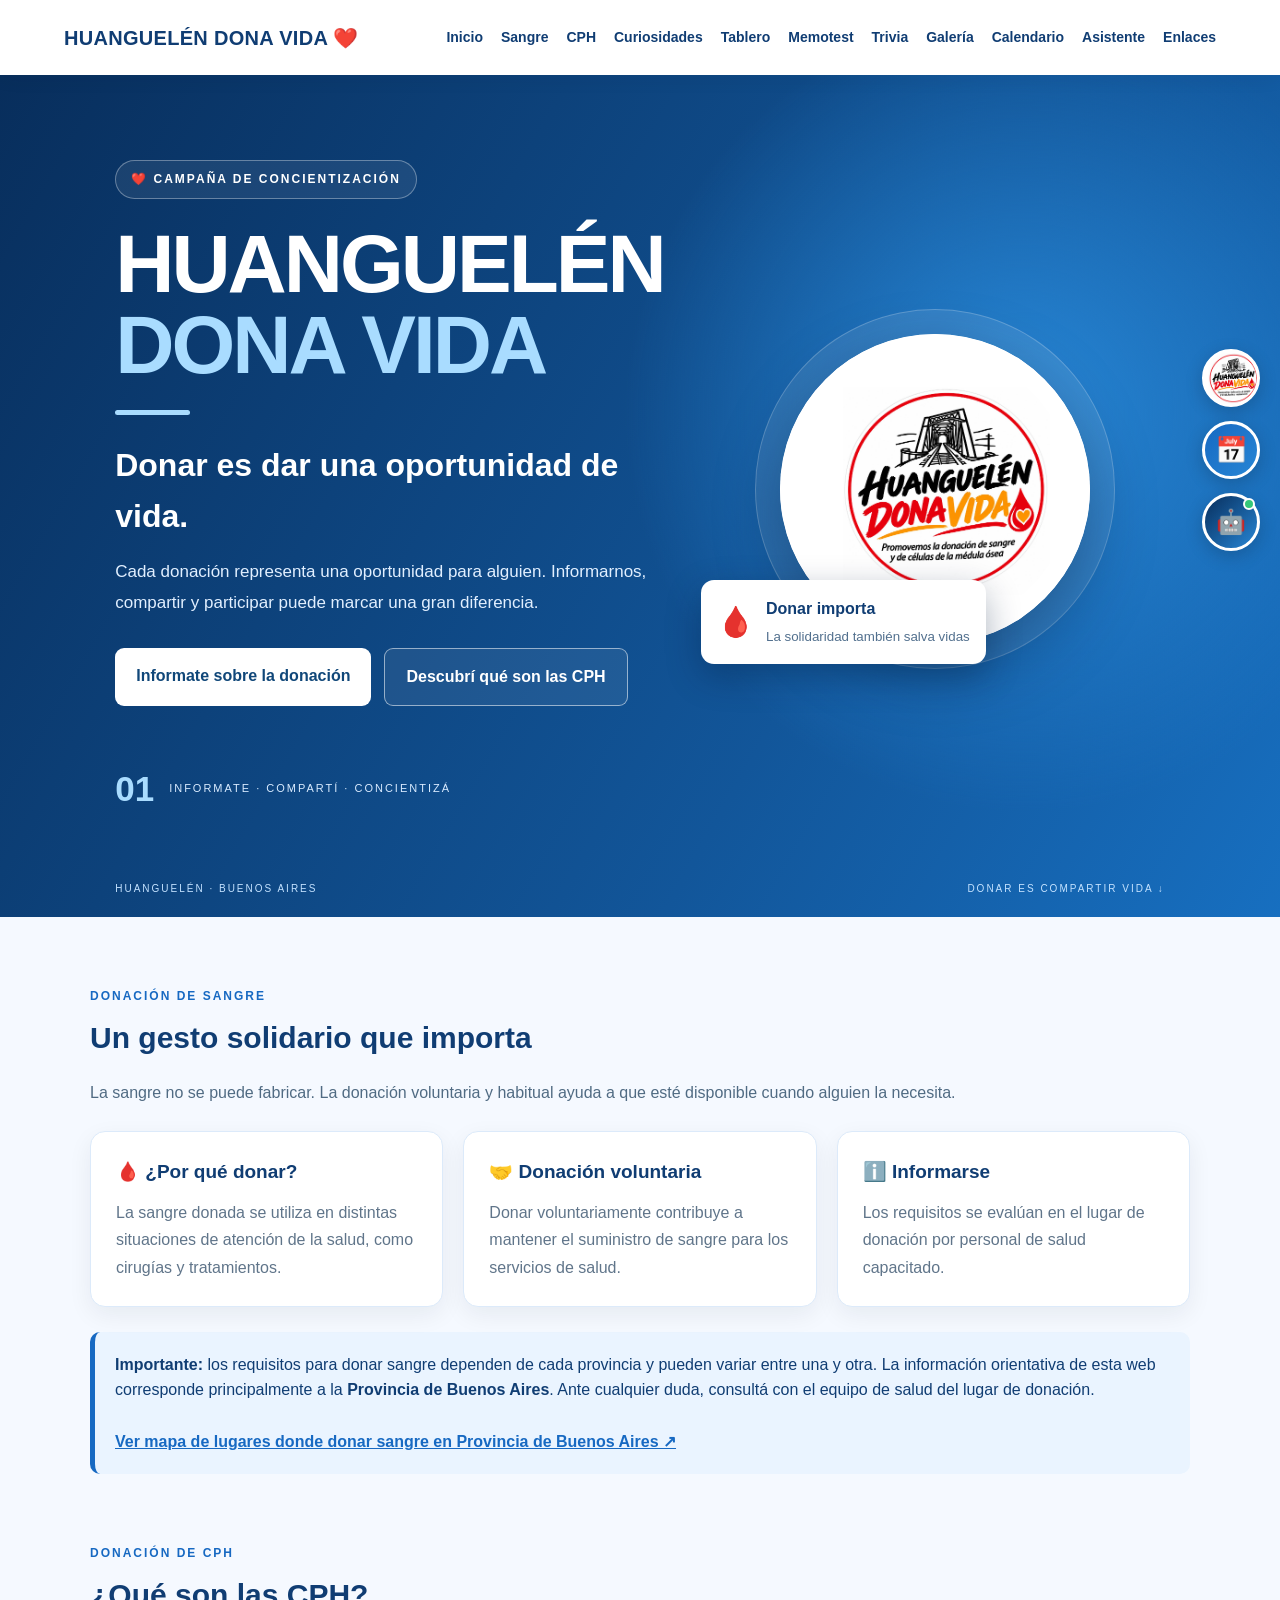
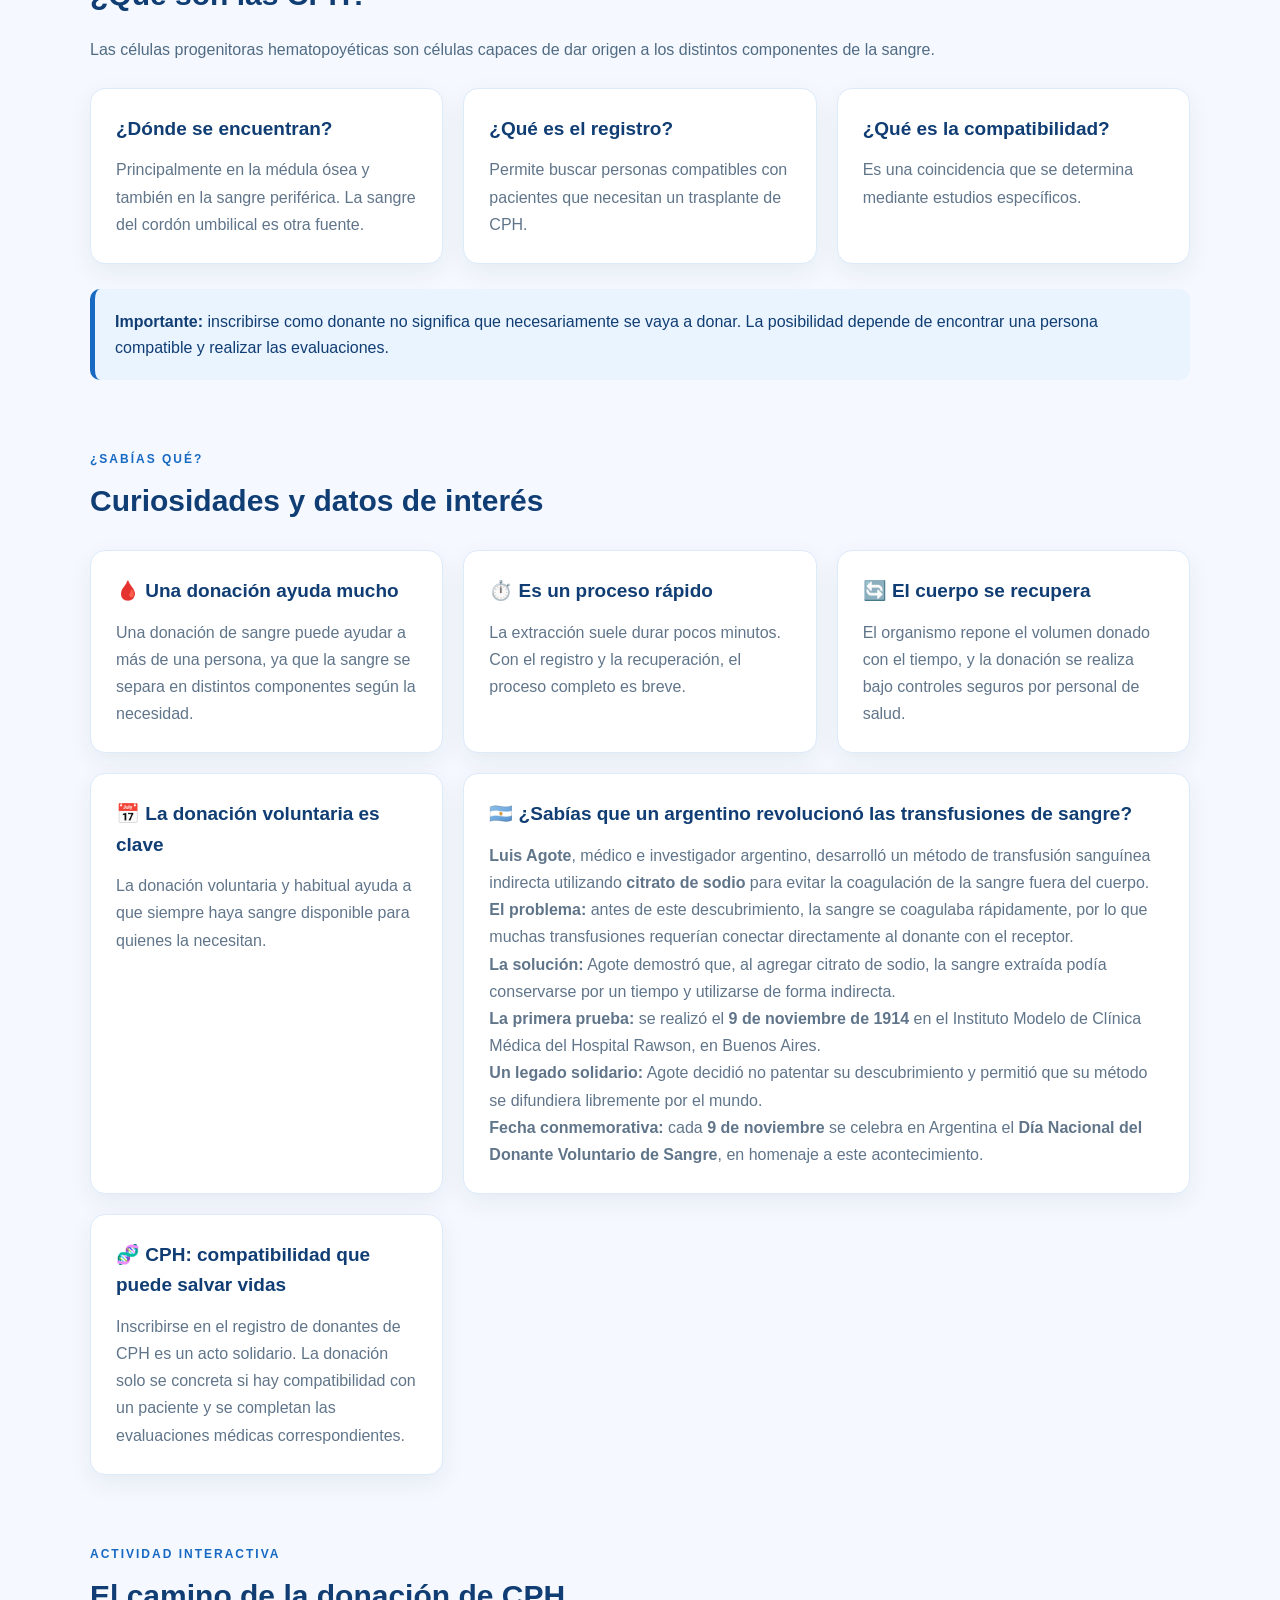
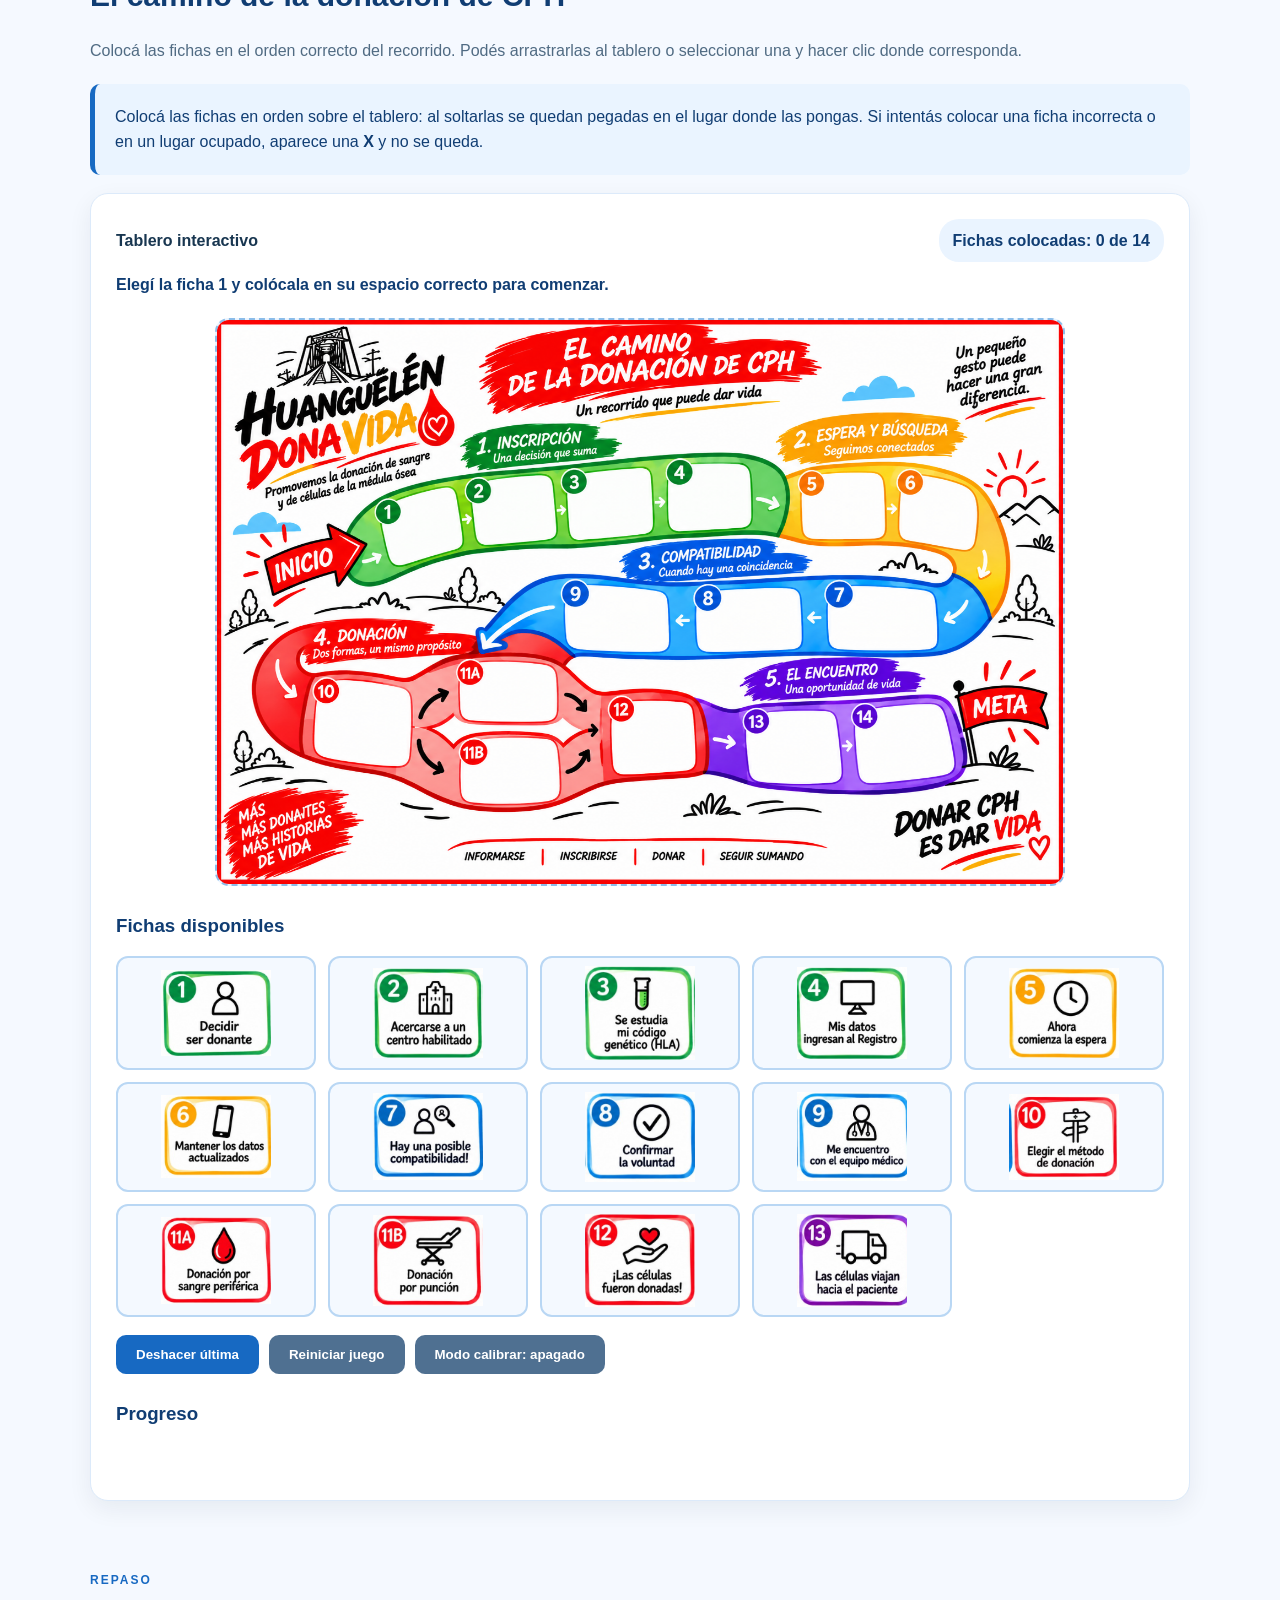
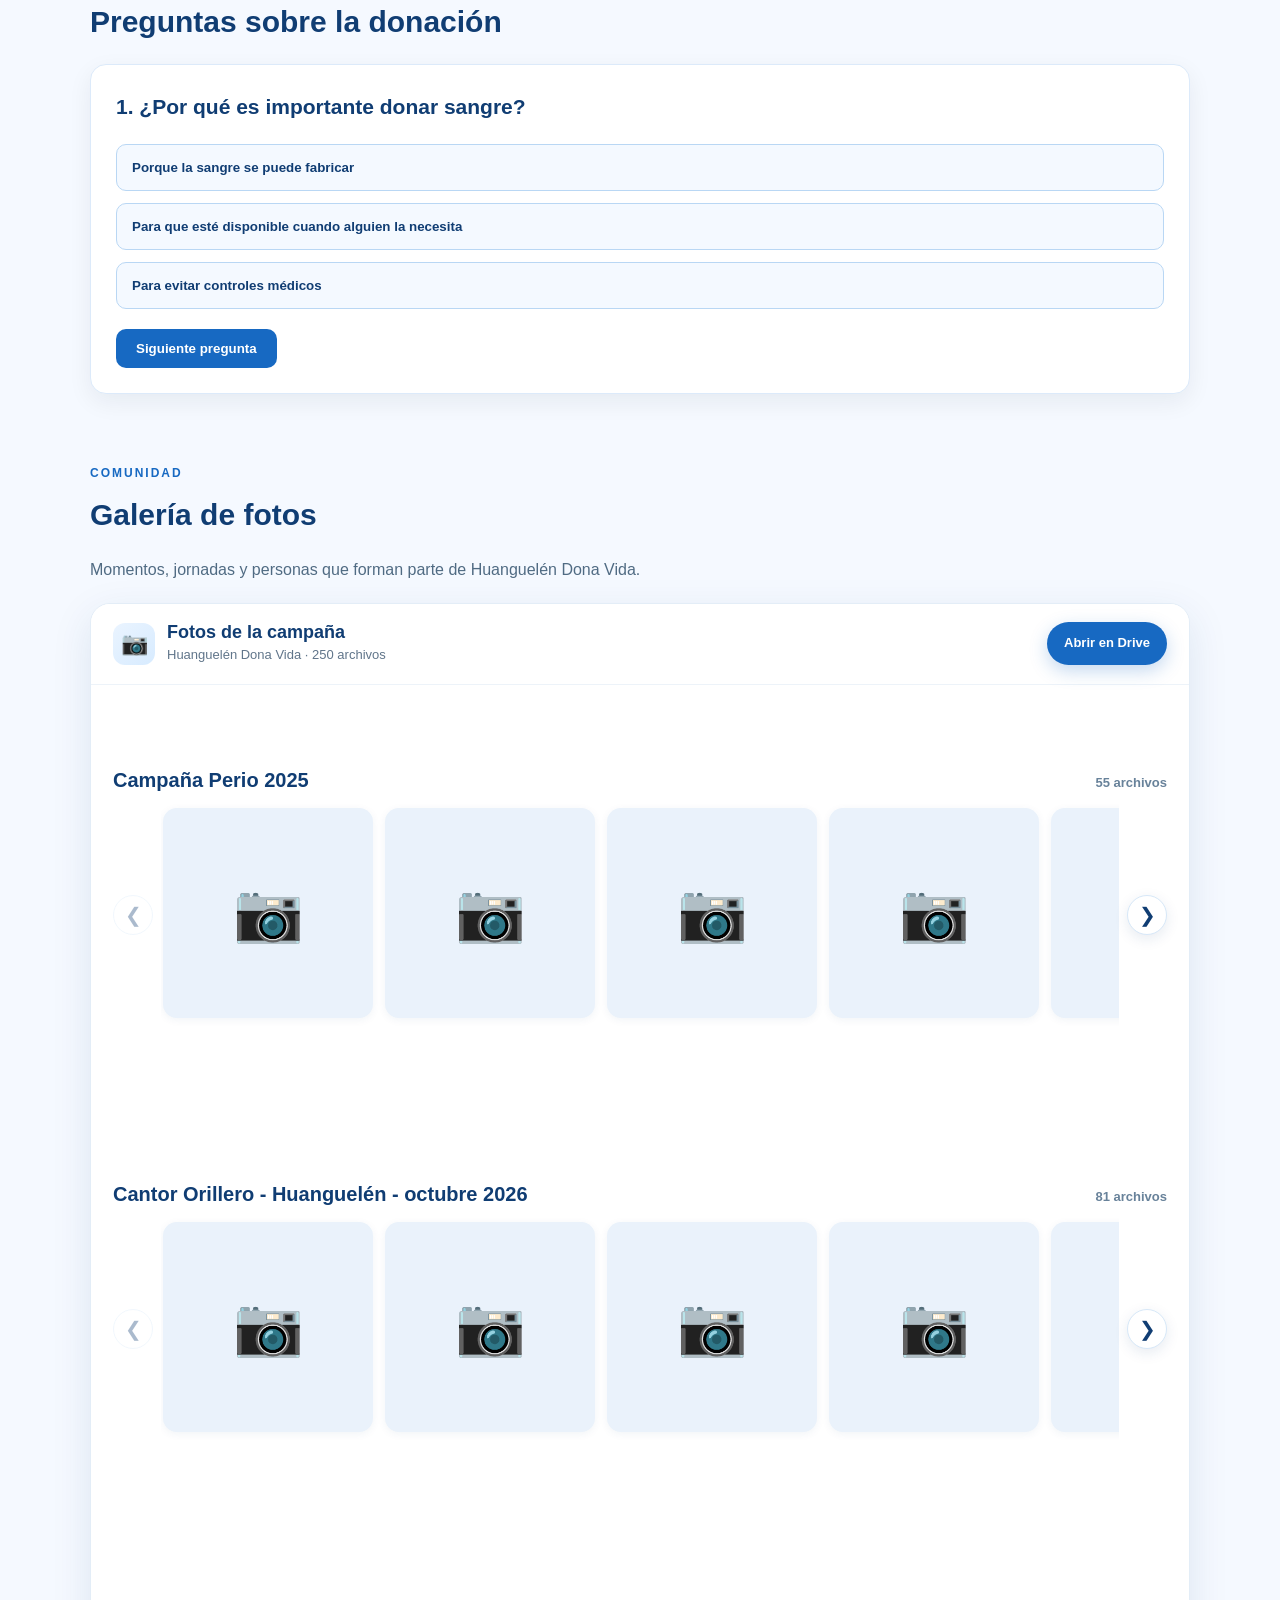
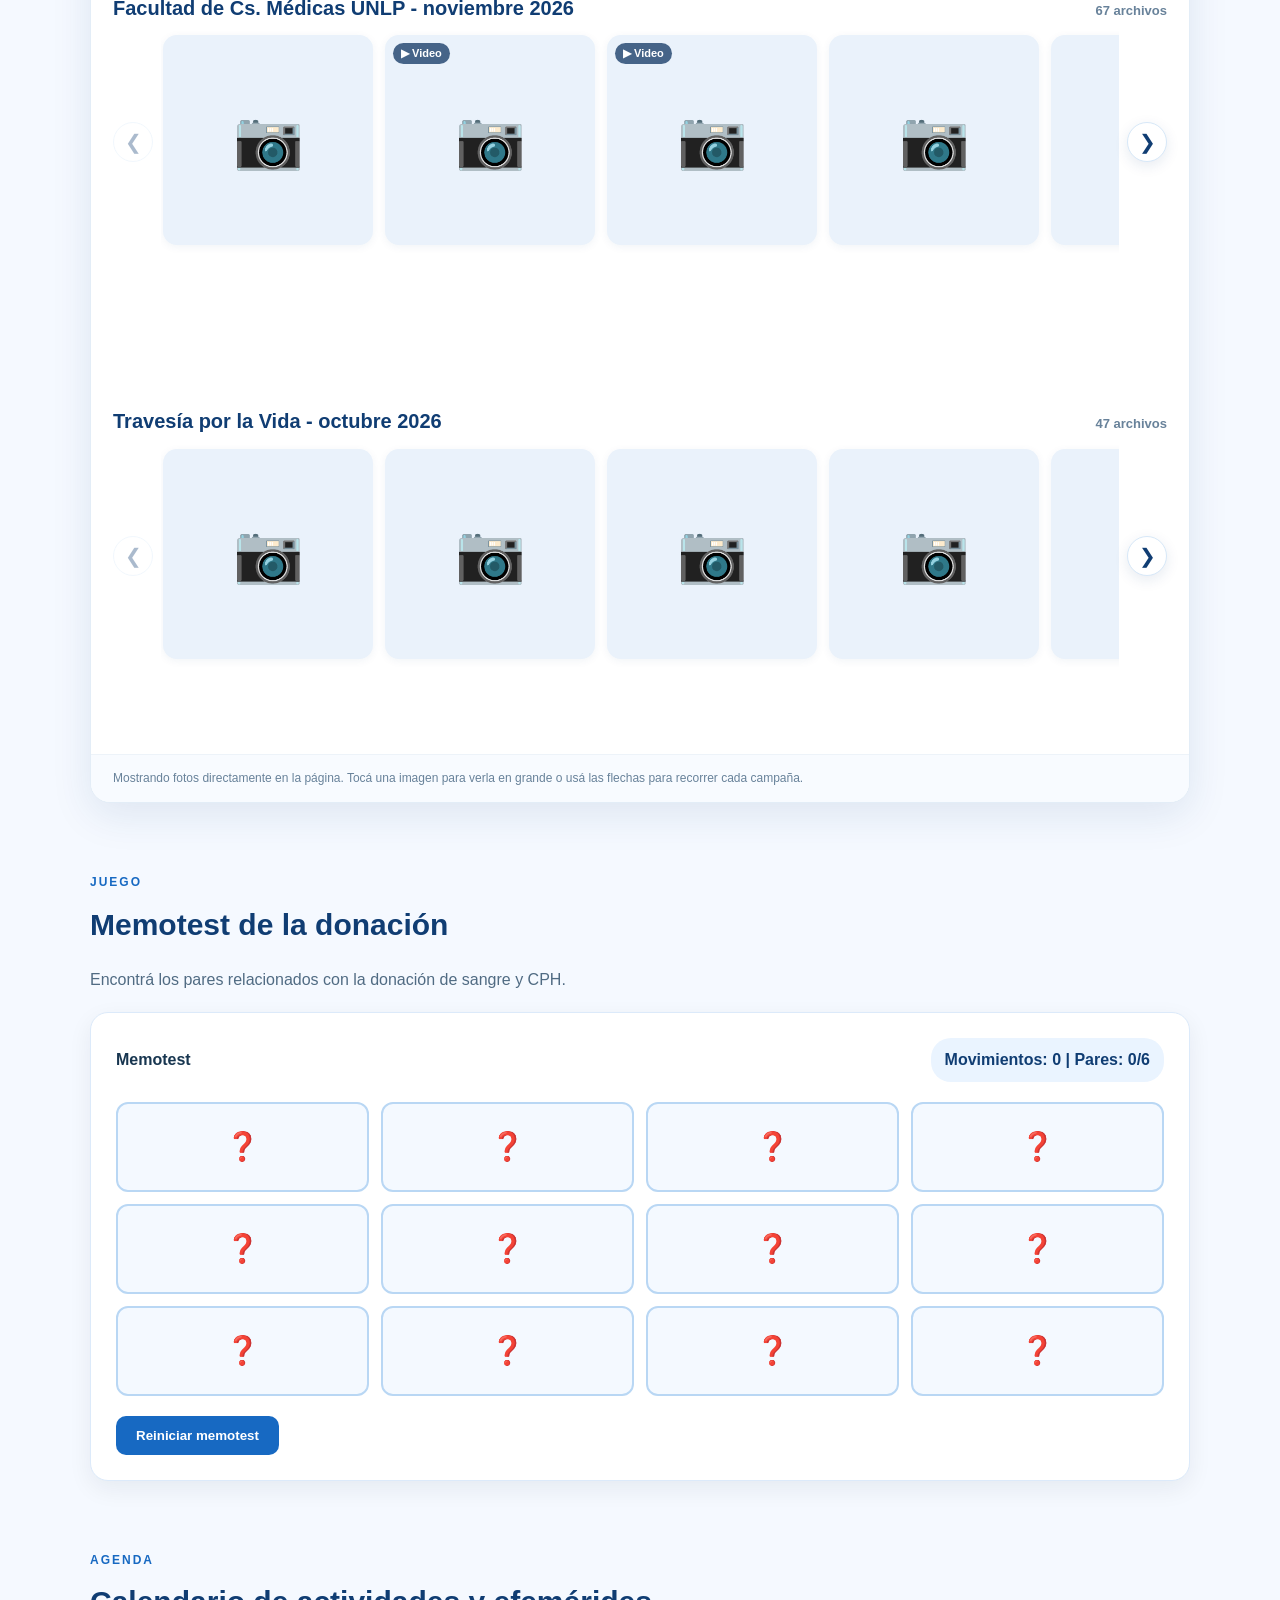
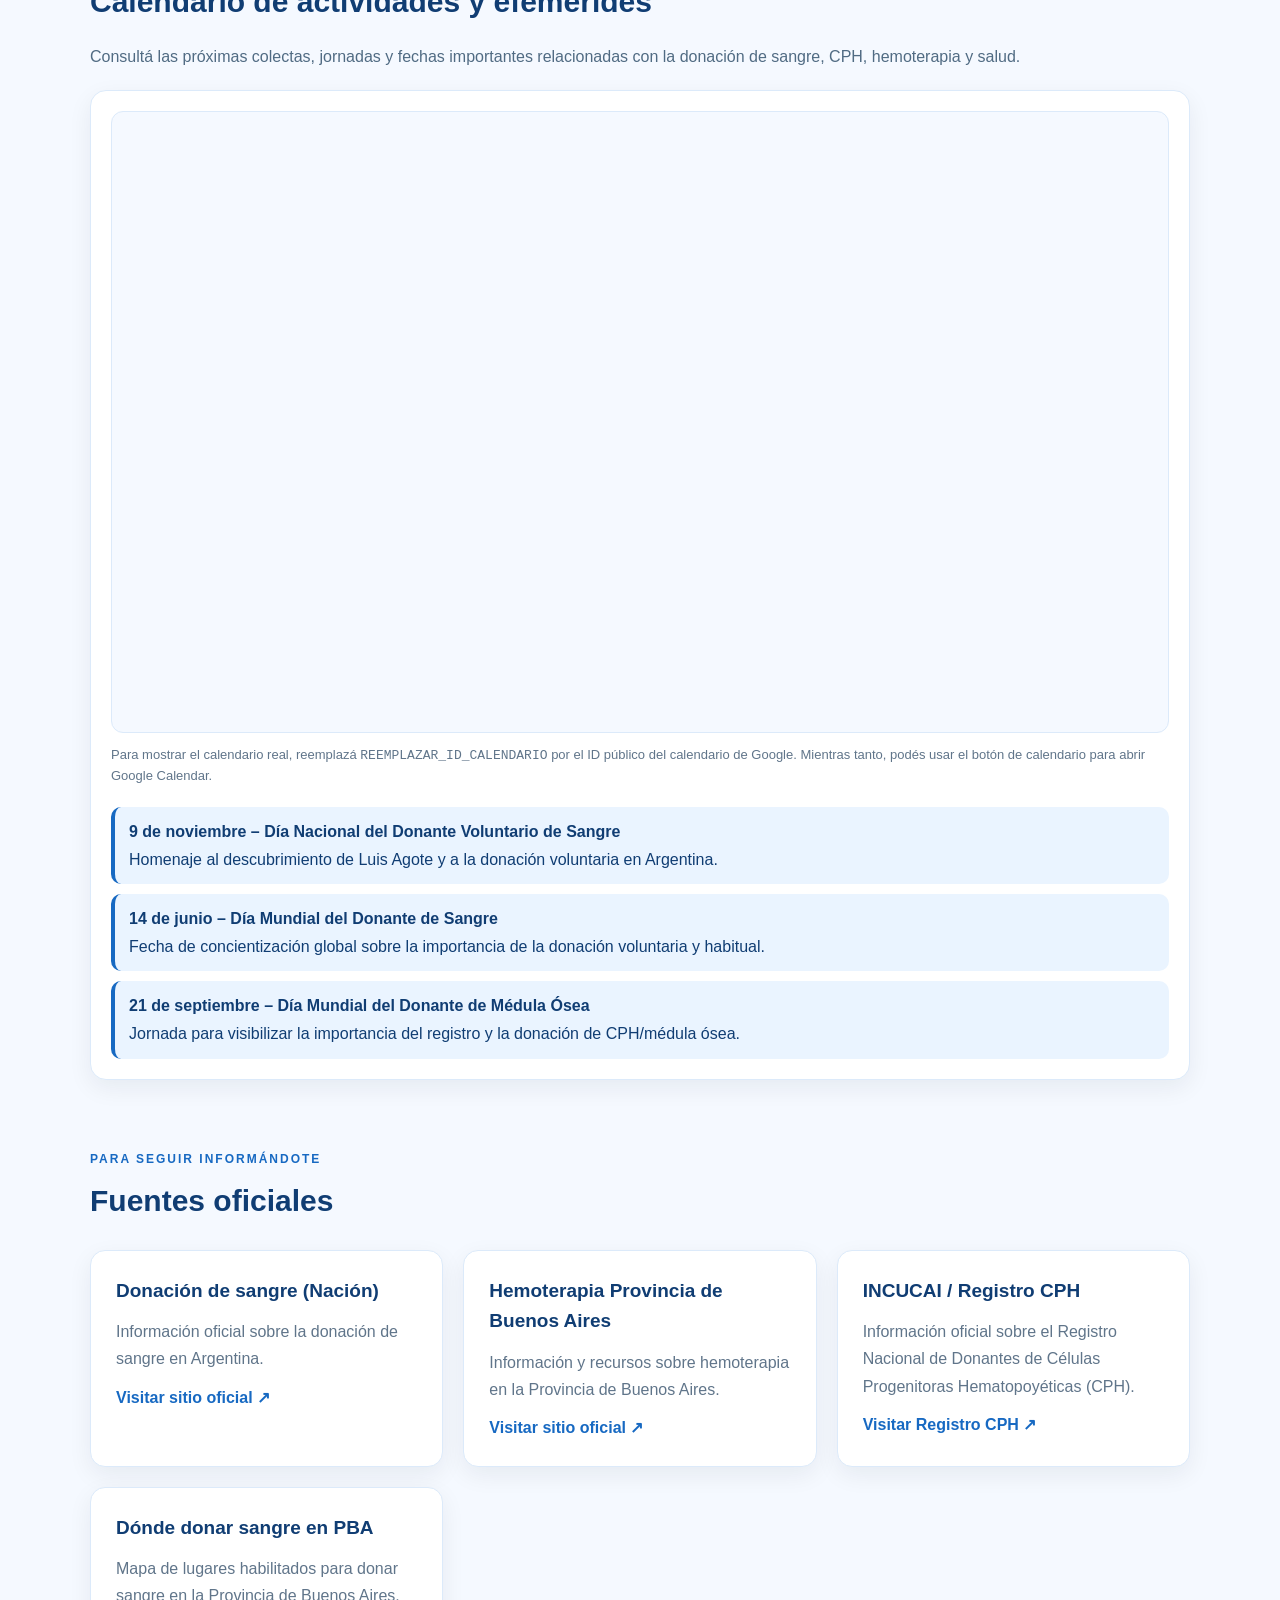
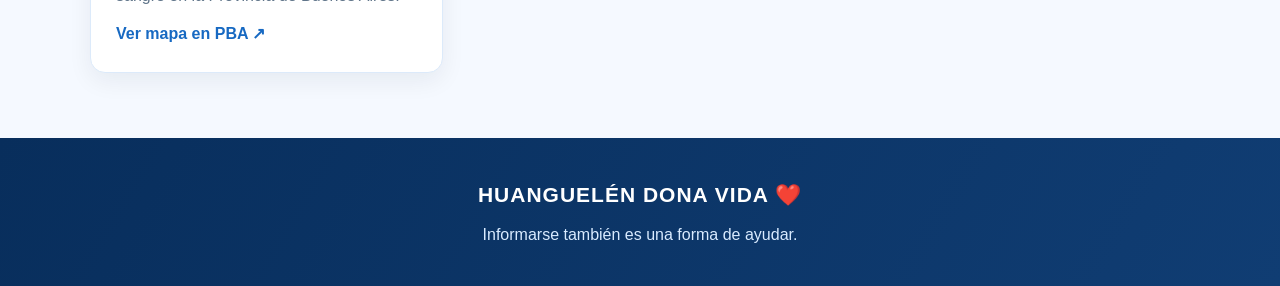
==== commit 2a7a1618: "pelu" ====
--- a/index.html
+++ b/index.html
@@ -2829,7 +2829,7 @@
   if (iframeCalendario) iframeCalendario.src = GOOGLE_CALENDAR_URL;
 
   // GalerÃ­a: datos y render
-  const GALERIA_DATA = [{"title":"CampaÃ±a Perio 2025","id":"1HcjbWVlKzFzGxYdEmsn5pFM2Mg8hE4FF","items":[{"name":"071da933-cecd-4e3d-9a25-60efc5ffe7c0.jpeg","id":"1-udPxt2VZ2pgbPy9vO9ud-H0TEY2l3Ak","type":"image"},{"name":"07f02de5-5261-4f35-b0c1-86233f63e02a.jpeg","id":"1bxM8eTLSVuA4FUSI267Y8RoSA9aT8t85","type":"image"},{"name":"0CDC8763-CFC0-437B-B7D2-903B97ECEC8A.jpeg","id":"12OpNhFlTeh_TTDSiUWrfCVuVwgLgY7hJ","type":"image"},{"name":"1c3b3898-688c-4f58-ba77-5fa4af862913.jpeg","id":"15lND014_NN50g4-7zVwb6-EDt58wy-ul","type":"image"},{"name":"2193587d-0cda-41bb-b8fc-54e3db01acc2.jpeg","id":"19g24TpsXwd51dauo5Tbk7OJ47uj3SuZk","type":"image"},{"name":"221c6179-b08a-4a68-9671-481bc807f723.jpeg","id":"1ARQRVUys1jtKv32Md-Z5lN4UXOxKk3yc","type":"image"},{"name":"2b6f74f0-686d-4c95-bc50-dcef74ad04f0.jpeg","id":"1-a_arpOaCj_IRfb0nacdS-miPTO2xt5D","type":"image"},{"name":"2e72ece8-0e75-41e7-8f4c-1dd413dc41f3.jpeg","id":"1RmjZvwkVOH3vAPN4roXKjMpDdulhZAbt","type":"image"},{"name":"3b17ddfb-0675-412d-a26c-584d3d99f38f.jpeg","id":"1euFnDqK18mX5GDExm9WWf24Kykm8pH7l","type":"image"},{"name":"3ece5429-c664-43a9-bf29-88d0cfca5add.jpeg","id":"1AG6fp3DTyR6limXAcgzaOrTGoSBv_mTm","type":"image"},{"name":"528b7615-ff0c-4e0f-a272-7a977659e96d.jpeg","id":"1JrX44hOMVz7fgCm3iImsOVwYlfDF-wZ9","type":"image"},{"name":"584ecd43-dbcc-4f4d-8795-f3d0d4478ff1.jpeg","id":"1yyTVMtOD1c9I_HcbBc58TfkuUHATt6nC","type":"image"},{"name":"5875d0e4-7087-42a0-95e8-6c1668044c0d.jpeg","id":"1xS5dR85G-dy6a3cQEasbaHOqX2hnpx8x","type":"image"},{"name":"5875d0e4-7087-42a0-95e8-6c1668044c0d.jpeg","id":"1thz44iQRLiTakN9q9ge86GailIHiBlnh","type":"image"},{"name":"6863732a-873f-4482-b787-5bd06fd80035.mp4","id":"1MbUKeNigmFOcDTd5Akab359YFj-UsXMq","type":"video"},{"name":"70057d80-765c-4c62-8a5a-c408802e97c3.jpeg","id":"1lFkCWPwHteKlEM6JG86lUqShocfPP0bX","type":"image"},{"name":"735e92ef-c51c-4dda-9396-3cc848216314.jpeg","id":"1qVKsU5MuLm9eBS2ddjdiHQJkIG5si1aX","type":"image"},{"name":"8717a7e7-c5a3-4d3e-9a84-c59a577497e2.mp4","id":"1V3uQJcJ9OIcznj6BT9NjwXL1n9i5OqvQ","type":"video"},{"name":"8814df18-b991-48a7-8d4c-e4df0bc7ead2.jpeg","id":"1gI8LaWgex-i7E86tB8Oeb6cB3sWHkx6d","type":"image"},{"name":"8dd96b4f-f8e9-4e9c-b141-f39c69229ca8.jpeg","id":"1zf4DjEbLY7NgGipO0ABMATypB4D5H06x","type":"image"},{"name":"8dd96b4f-f8e9-4e9c-b141-f39c69229ca8.jpeg","id":"1rCg1JyCigCEL9DAp1i2WEfGUEyLkRat5","type":"image"},{"name":"944CE407-3AC4-4CDC-99F9-BAD914444B67.jpeg","id":"1tpTJc_AdD7p9J258EZuhv2-iH08yPZ7t","type":"image"},{"name":"955e509b-6dff-4656-8749-80226e406ad5.jpeg","id":"1XADM0XBAt5TPMZlwVZ4tRjqftPFNeF5_","type":"image"},{"name":"97be538d-c3af-45ce-9179-966f786c4df9.jpeg","id":"12Sh5THfEBbG0T6ADaJ64g79uwnDYPfiI","type":"image"},{"name":"97fc29a0-b475-4402-bfb2-8f30453c3eb4.jpeg","id":"1cIZE0MGxxZPDLuVa8Ls_gjTFFo_Myyec","type":"image"},{"name":"9b8fe010-6168-43b4-89dc-25c933041b3e.jpeg","id":"1aIE90-fD-8OEPiqy5qXKZUwoOjPXNuve","type":"image"},{"name":"9d5f1e06-089a-4146-b5a0-4a01c9829f9d.jpeg","id":"1odD0ww1GA3wBr477SiWRAhNZVWWE2vpA","type":"image"},{"name":"9fc394f2-e2f5-4e75-b091-90bbce610228.jpeg","id":"1ytejpUxtjMLA6R-i6-qV8FJ7fpjTNKQ-","type":"image"},{"name":"a7117cfa-656b-43bd-810c-0f63a3f10475.jpeg","id":"13LoWdp2ROIgjkRcvfJPAywEjN2caUjN_","type":"image"},{"name":"b0c9a09f-4a95-4e10-ad17-4cbc7ecffe6a.jpeg","id":"1Ukn0xvzEVf9F8yPLyZ8zi8y32vp6QQ9N","type":"image"},{"name":"bc6b7fe9-3ccb-4c40-be4d-aaed9b6461af.jpeg","id":"1byw0-i8bIPnKm8WpnXT8HSfN9CcU8Xpc","type":"image"},{"name":"cef57836-ef20-4b46-ae94-8bc6e0b933d4.jpeg","id":"1trz2GjBb6X_27zT2bjtFXWFJZ4BbtJsb","type":"image"},{"name":"da022b70-977b-400c-964f-73e9fc45a360.jpeg","id":"1Hm-4QxUopsti-EQCg1mm8Gg_wgeCOElb","type":"image"},{"name":"ee098e9b-8974-4800-8135-e23917c31232.jpeg","id":"1whp_0hJVYVbGepViVX3if3jByXqUp5VJ","type":"image"},{"name":"f5837bf0-4915-4a05-9d0c-5af6e673898a.jpeg","id":"19V4LtV2c59dL7BK8UB6uZiKkCLimKHFp","type":"image"},{"name":"IMG_4708.jpeg","id":"1-QkZbb1c7c-tarIzib0RS68yuV6HoIMl","type":"image"},{"name":"IMG_4710.jpeg","id":"1CMDtGF7cI8eORlEz_-s76jr9FhhLGqRA","type":"image"},{"name":"IMG_4750.jpeg","id":"1aOwaP42fOzGM3CJY-2TDhQA35GuhDOCp","type":"image"},{"name":"IMG_4751.jpeg","id":"1dHQh6vTQdYrgvCFNypwAMhrkwYV2rtI7","type":"image"},{"name":"IMG_4753.jpeg","id":"1F12rnooVlUkudiKkvl7-A0y6R4YN05gh","type":"image"},{"name":"IMG_4754.jpeg","id":"15RE2GSEPDt7ggw7xhsezFZvosTmTQI12","type":"image"},{"name":"IMG_4759.jpeg","id":"13PMulud52G7tNl-BxlGs6p6l6GWjB6CI","type":"image"},{"name":"IMG_4762.jpeg","id":"18doZ0UJ9zacQQEFqZqm6BTwcdAhEdjQX","type":"image"},{"name":"IMG_4764.mov","id":"1ZYYrLpVBq9UtxasdD1gflzgfFH5bnxhV","type":"video"},{"name":"IMG_4765.jpeg","id":"1s1QRfz7sAAtFbjurvPFK69NiKwl98HaB","type":"image"},{"name":"IMG_4766.jpeg","id":"1R0-qqTGEbngUz3QVmqqOeyCMtaYbpCAs","type":"image"},{"name":"IMG_4768.jpeg","id":"1Qc5FjznwjxH0IkRZaDexXl7QENScUdRh","type":"image"},{"name":"IMG_4773.jpeg","id":"1a7fv0v8WTx5AS78Red4O_zbBZB6SUL9f","type":"image"},{"name":"IMG_4774.jpeg","id":"1pOlsaH0ptSTNGTa40BZyXTvYZLwjLKLR","type":"image"},{"name":"IMG_4776.jpeg","id":"16wTK-g667FtD8uBrKnlimqr9A8P6SfRL","type":"image"},{"name":"IMG_4777.jpeg","id":"1fzWiDcZDyd0fHsfU-QrPGoQ6LzsuQ6P6","type":"image"},{"name":"IMG_4778.jpeg","id":"1CUOzCWptGhab7jjc2FBvL3pFeuOfQXEO","type":"image"},{"name":"IMG_4779.jpeg","id":"1kfkE2lRmiyqM0oBc--IXZIhvtmZJm9WE","type":"image"},{"name":"IMG_4781.jpeg","id":"1vWlWkhAAI7Gd1elT60H7XiGZ6FU0D_Z6","type":"image"},{"name":"PERIO SE SUMA A DONAR VIDA EN VIDA (6).jpeg","id":"1oZU27_yxJhdqXOTeCHTcBoTKiL45rsZJ","type":"image"}]},{"title":"Cantor Orillero - HuanguelÃ©n - octubre 2026","id":"17SgSCBXV5tQvuyBopE6K9oNI-aS70pas","items":[{"name":"00902c5a-39be-403e-a6a3-a29229757660.jpeg","id":"1jJHX1mw0PisUq0k_MCYEA2wc0_EaOTk5","type":"image"},{"name":"03dc17cc-20a3-4fcc-b250-9fc2c4c7bf64.jpeg","id":"1b2gLisPFGUZm2JBKuexljyg9OCzszSe2","type":"image"},{"name":"0651f9e7-a0c8-405a-b51a-54f5b09e7c53.jpeg","id":"1cpgXUe_5q08cqoZXa3RcmqlZfPNXuY_a","type":"image"},{"name":"0d31bdb6-e72e-471c-8e0e-d68f9d8494f3.jpeg","id":"1eCBi2s7f2hBw32oUny33kJjLa4Z51jMv","type":"image"},{"name":"1.png","id":"1oh4sGb6Znaip943zpSkmMqOkeLxqe62S","type":"image"},{"name":"10.png","id":"1yd-VzgTb8iFx_a3mBIYfhEujhJr-3abf","type":"image"},{"name":"11.png","id":"1skBuBIB__x-xZpUB13SQa5oifDm2MxO0","type":"image"},{"name":"19c87a14-0efe-460f-b37f-d6a319dcab28.jpeg","id":"1WTdODXxM_ZmNbzVT6jEVnTHNMEEFdqKl","type":"image"},{"name":"1c13c38e-bb5b-4c4f-9e18-a288ad880097.jpeg","id":"1nS41wr5z6eK7gDc0i8j6BjX-mJ5uRLZE","type":"image"},{"name":"2.png","id":"1PHqvCKi9mYVkBc839yvRNP0PdGiU4gv4","type":"image"},{"name":"2ba5b8d2-37d0-480d-9b50-f8a221b19a5c.jpeg","id":"15-QjMYdZgw5xJNHMAExnQsoSsSs7cM3a","type":"image"},{"name":"3.png","id":"14DN5bTUw2NrElPpiMcc2tSWESMODTtKS","type":"image"},{"name":"3fb46cd2-72fd-47f7-9651-9e9cef2d8017.jpeg","id":"1ffZZx3UUY8AhE3kwzko70th4dcYXPVUu","type":"image"},{"name":"3fb46cd2-72fd-47f7-9651-9e9cef2d8017.jpeg","id":"1o38JVsz8M6MskSOBXFCofAQlfKS72fuN","type":"image"},{"name":"46378e9c-3896-40db-b5c7-d992b24ebb92.jpeg","id":"1-n_-QsmIHFah0lsP0kp13HoNVX84uS-U","type":"image"},{"name":"464cfd54-42ff-4d20-a220-18d1f51a2d7f.jpeg","id":"1s6PmO1e7Upg7rcqNOvrn0xb8VBbwUdKf","type":"image"},{"name":"464cfd54-42ff-4d20-a220-18d1f51a2d7f.jpeg","id":"1SXnn3laq9v_qDWQlyYWSZb_3ZgGKPPjP","type":"image"},{"name":"48d77634-e15b-4dab-ad54-90096c822d61.jpeg","id":"13zefvjhYzsLWXUb89V9d1_2UaHjxXbIS","type":"image"},{"name":"5.png","id":"1FrI01Po3zzBKfCZ99tiWA8ldU_c34-Tb","type":"image"},{"name":"59d8b408-f267-435a-9f99-7c86c9bfa996.jpeg","id":"1kX1vRZo5RadAzRWS6n4fIZQRIy96PZ59","type":"image"},{"name":"65c4025f-2da2-4c36-b0fc-92596c7dd4c3.jpeg","id":"1d84zS8ixhxxAk0SMnwpvZ_tAc-5vRGcg","type":"image"},{"name":"6e07e9c2-64ab-4ae5-8242-1c8a32744819.jpeg","id":"1AWdXRafAMFGFBMnOzeR_J3Jf6GH6scfp","type":"image"},{"name":"7.png","id":"1x3FfTfA3kdpM5IA-q-3c5EcOAV176kt3","type":"image"},{"name":"722529bc-be6c-4e72-94f1-e1f4dbf65b55.jpeg","id":"1LlaQxEXFlgvSMWPLjJfKvVZhvRWNHw2i","type":"image"},{"name":"798d5e0e-c941-4a7a-b6b8-67a792ff76f8.jpeg","id":"1iIGBfj39eC2oTP9hgD06GgFjKS7AUKD_","type":"image"},{"name":"8.png","id":"1LlL5skP6LYoqadKL05Qpv1cwb0DJjCQE","type":"image"},{"name":"89b42225-d255-4200-9d5d-844dab4d51a6.jpeg","id":"1zV9cbBUgk4o6U9SEawqi2Jkw6YXoGO5-","type":"image"},{"name":"9.png","id":"10Iq3l0AwfduFwv-Ssfy3c3sb4pdd_LJt","type":"image"},{"name":"a0403afb-29ae-4768-a85f-fb3d5f267965.jpeg","id":"19ACGBc6AZzH84EUsuYA7rBiqbFZj3iJz","type":"image"},{"name":"a056ec68-482b-4d81-8fde-bc45c9b1a97f.jpeg","id":"1fqE6Ga8eBiJbxs0w0-YbEZbitBq3XiNx","type":"image"},{"name":"a5ddfb4f-fe7f-4d92-9a6b-99c1a9f5a53a.jpeg","id":"113MGLGi7yDwz_GnYAz7Y3KeJr1dwD-CI","type":"image"},{"name":"aac04bff-fd4c-4729-932b-821ff01c8e40.jpeg","id":"1DVPScMdqcqEWF4-R19rvnOmCVzbqiEcB","type":"image"},{"name":"b59ab22c-bac0-4e29-8b87-ed46b1df339c.jpeg","id":"1_y9Ki8-5wgzQeGl0mNqS11WupCqWvrKG","type":"image"},{"name":"ba5fe027-a6dc-48c6-a703-add1a379ce4d.jpeg","id":"1Eh7jciIdjmXL-BQAeT-pp-wvz1GoYgpQ","type":"image"},{"name":"bb8db282-59d6-4b74-9113-0f834e3e6ca3.jpeg","id":"1nDUsYjvG-YYZtyVVJxnXHl9FbasgG3Ts","type":"image"},{"name":"c1c23b6a-943c-422f-8596-aea5a1689c2f.jpeg","id":"1ON4Hrb-gWkbyHVp9zaGQubx4ZFRrSLxY","type":"image"},{"name":"c3649482-fc84-4338-820f-9b149938c186.jpeg","id":"1Njmpo39SIf2OPG8ch0Ot1PoE_SOmV0uO","type":"image"},{"name":"cd17e211-c930-4455-ae25-2076703fad9c.jpeg","id":"17kucvNvMgPzehw-MjdlcxX35NIB0KBc2","type":"image"},{"name":"d1dedc59-2a20-44f9-996d-ca3d17d41dd8.jpeg","id":"1xHDSi760gc1BCoozXHQh7kJ-b25lDdWZ","type":"image"},{"name":"debe914d-a4dc-455e-ba26-00a753f0eb64.jpeg","id":"15JoiMh82hIGrM5rMWRXpeR72jASycWz9","type":"image"},{"name":"E4254078-7DD5-4C8C-B013-C8DEE0273812.jpeg","id":"1Qg8e0e37-PDu-jXZUEPO0SR9-55eKvhs","type":"image"},{"name":"ea4c838a-f544-49dd-8750-65e4af5ce0fd.jpeg","id":"1UmHHxAZTp-Z9V9gFj2XAYgbEgeGYsa1K","type":"image"},{"name":"IMG_6374.jpeg","id":"1OPaamm17C1HRG2l9SwYBbJcj5sgE5tbo","type":"image"},{"name":"IMG_6477.jpeg","id":"1STY59y5swg1VjaNz50YUtLrlS2X_Boff","type":"image"},{"name":"IMG_6534.jpeg","id":"1Ne3-jsD-BBMk-SI64W43wjpnSdU0e78Z","type":"image"},{"name":"IMG_6537.jpeg","id":"1vz_YQySOXsqVWK-KUTy4JC86SdU1-I1q","type":"image"},{"name":"IMG_6538.jpeg","id":"1gCKnskCI4yzX9Yk80W-aPBNnIA9qaYp0","type":"image"},{"name":"IMG_6638.jpeg","id":"1ZgoD2O8Zvvi8QMHpTNEZFT5shWD2P49W","type":"image"},{"name":"IMG_6645.jpeg","id":"1Frfb4xyDoORKqgqoNizppMIX5uEP6EvQ","type":"image"},{"name":"IMG_6647.jpeg","id":"1YhQDX1Iivm1Tk2-5WgZxkjdoxZSelyo0","type":"image"},{"name":"IMG_6648.jpeg","id":"1Mt9obnx0twcLLOLnWURkYRo_wSlpt7-L","type":"image"},{"name":"IMG_6650.jpeg","id":"17daJtXmcxiFR6ImXA7lMPFwQTUcB5oeS","type":"image"},{"name":"IMG_6654.jpeg","id":"1uhANs8JpJldeY6UJdBrFJDI-s1wEt1PI","type":"image"},{"name":"IMG_6661.jpeg","id":"1t04gnFm6hT5nyUT2q7gnMODuTyEZyHqR","type":"image"},{"name":"IMG_6662.jpeg","id":"1LNf2tFl2Bx7g69r0tspNjEAiOb9ZJjc4","type":"image"},{"name":"IMG_6665.jpeg","id":"1FA7l4EsGnzZfD2Sj2AN5CzT9JHjFu42u","type":"image"},{"name":"IMG_6669.jpeg","id":"11a5ZvaLcLVM8JacQNKGuN6a-_T1kr4T-","type":"image"},{"name":"IMG_6672.jpeg","id":"1jQUIXRKlmuHg-Zh22sew8eiOOHidIUkP","type":"image"},{"name":"IMG_6673.jpeg","id":"1MEBFWeaaP-B4FKeqJ7r14tLW4KOuloqE","type":"image"},{"name":"IMG_6678.jpeg","id":"1N57OwcPekm5AhwzqmUwstUeKJuxNyzAv","type":"image"},{"name":"IMG_6683.jpeg","id":"1AWlHewUsE8Ly3tf9pAhF2TskpVE9tJnQ","type":"image"},{"name":"IMG_6686.jpeg","id":"1KJS3zgVKJu_qLq-wCmu8ftcMUoJ7rBzP","type":"image"},{"name":"IMG_6687.jpeg","id":"13QXHnsBmHUD5Iwj3pyeBJ18iU5LAeJrc","type":"image"},{"name":"IMG_6690.jpeg","id":"1-3p9NMWlKW1pbhjJs7OyAF8iyeAZ9OpO","type":"image"},{"name":"IMG_6691.jpeg","id":"1g_HALIkePclTKkkgNq1_2aSt7HKjUPGT","type":"image"},{"name":"IMG_6693.jpeg","id":"1xFpYBWeeZvy0Y0_o_JE0B69TdCB8d7o3","type":"image"},{"name":"IMG_6699.jpeg","id":"1ZuwmYmoxJHI2lrFKBcmSJv0KUlzEZ_wg","type":"image"},{"name":"IMG_6709.jpeg","id":"1FhGQRz1qWS_KneUGCVk4l9vwlQcb3kah","type":"image"},{"name":"IMG_6712.jpeg","id":"1Rjeh7fb4eYCBO1SAecHbcRljeNMFdWs5","type":"image"},{"name":"IMG_6714.jpeg","id":"1j8Vue8IW2PDV0jCjfPEG2QahqtpNoJ9s","type":"image"},{"name":"IMG_6716.jpeg","id":"1WC4yiurG5644ciys1XytOxjxrqpQfaj9","type":"image"},{"name":"IMG_6717.jpeg","id":"1e7u00vsB4lqCfQTdzzDrx-5lxRihXlWb","type":"image"},{"name":"IMG_6737.jpeg","id":"1Pr6VoucuvimjO2y4cQ46HuCNRDPyQsKn","type":"image"},{"name":"IMG_6739.jpeg","id":"127AhAIB3oyNdjmwHOr8wZ2_1gUq-6Li3","type":"image"},{"name":"IMG_6740.jpeg","id":"1T9NfB2uplw1W3CZbGbT3QSXmfbPmrxXL","type":"image"},{"name":"IMG_6741.jpeg","id":"14BK2k7MhbLB5j2orlu41lILqVc0GhOUX","type":"image"},{"name":"IMG_6743.jpeg","id":"1-LZrkgUQY8dlJK59K4pvDZgLnnmE41QJ","type":"image"},{"name":"IMG_6744.jpeg","id":"1mDTNElMOMdA3Rol1UfytRXxpngGdZ67s","type":"image"},{"name":"IMG_6808.jpeg","id":"1QOY2dCoAaqiQOwjTVu8Q3amOasePzsj1","type":"image"},{"name":"IMG_6891.jpeg","id":"1NBKTPc5tY6IdGL9nCNozwQVJYE48D3W6","type":"image"},{"name":"IMG_6895.jpeg","id":"1iiXO5j4h_pKRBfMIUyjuON6vI09BBuDK","type":"image"}]},{"title":"Facultad de Cs. MÃ©dicas UNLP - noviembre 2026","id":"1MH3PEwoGwEiSo6Lhajkzrc5JRjB2YRUa","items":[{"name":"IMG_7020.jpeg","id":"1QyhvfmiTFry98va5Eru3KxBm_zhi63VW","type":"image"},{"name":"IMG_7021.mov","id":"1jqMk-ZOp-7s-0l98tOkwlah4-91uRr8L","type":"video"},{"name":"IMG_7022.mov","id":"1aD_pVH8eQkOq1Eo9u2ma5oV780P6tZen","type":"video"},{"name":"IMG_7024.jpeg","id":"16oJlu9RO5_gtGNILleI26PkWn8ff21gA","type":"image"},{"name":"IMG_7026.jpeg","id":"1FXKp9IY6XI_xEoczH1ZEm_kH_AQvbm9I","type":"image"},{"name":"IMG_7027.jpeg","id":"1-GB1X4ZjML4ibLyklDoWJX1hdne7K6Fx","type":"image"},{"name":"IMG_7030.jpeg","id":"1X40JYGtO-Aol0VUoetkAI2y1iyCC75X9","type":"image"},{"name":"IMG_7031.jpeg","id":"1tyXq4WGd4kZWrhSSfmmiinfLaOqZQARU","type":"image"},{"name":"IMG_7032.jpeg","id":"1lDA1dB1oiPRLtU_9sKgsPzZJAGK3pzv7","type":"image"},{"name":"IMG_7035.mov","id":"14fxqOpItby4JxJxiRFErS6GQt1Z9zRUI","type":"video"},{"name":"IMG_7038.jpeg","id":"18T1u3xxSM4Rnf0-GGgctGDLxD27NBzwM","type":"image"},{"name":"IMG_7042.jpeg","id":"1QhppViRYH56TZnMO0GkMaWJVdAyXkSqE","type":"image"},{"name":"IMG_7045.jpeg","id":"1Tag593dTqAEp1T_n7cqPB0bt4TSOm9Ue","type":"image"},{"name":"IMG_7047.jpeg","id":"1bGnFnDhkwEkiurgKhixsK67cTToOPNcV","type":"image"},{"name":"IMG_7051.jpeg","id":"1KYn-Vlvl1iRXsdhRdDx00RQrRWTlMoWA","type":"image"},{"name":"IMG_7053.jpeg","id":"1wQ-Y2K-iEuYBuAX7d7HJ2d7pBD2Zvdi6","type":"image"},{"name":"IMG_7058.jpeg","id":"1G-UPTXz3z3VcoV-uKVMyTqqqhjDyic-g","type":"image"},{"name":"IMG_7060.jpeg","id":"1IFvkdWgZQy2MlMjKHppv3AD6VBPGCWyi","type":"image"},{"name":"IMG_7062.jpeg","id":"1N3PPqiOFiSFG-vykj5jOxfvFTLGMqDIS","type":"image"},{"name":"IMG_7066.jpeg","id":"1y8oVKtHShhBKe8yDZWrx7lwUBh-zpmYr","type":"image"},{"name":"IMG_7068.jpeg","id":"1jUZOqw9lsLXrjecppx0X1pDVRs5mkfPt","type":"image"},{"name":"IMG_7070.jpeg","id":"1X8wwPPMKi1UtSvpvocKlR1v9f-9epwpC","type":"image"},{"name":"IMG_7073.jpeg","id":"1Om8qLKc5WVcXIPJTa30RDVswnrcVnFv4","type":"image"},{"name":"IMG_7079.jpeg","id":"1L5MfBDdVaJmz-u4ITO5jD8Wcce9WBgo_","type":"image"},{"name":"IMG_7080.jpeg","id":"14jfwtDQ3ZUPZzLze6jlDcI5qj5B3gL_g","type":"image"},{"name":"IMG_7083.jpeg","id":"1oKjZydfZI64sJErSgvJ2PUCrmnO9ABYC","type":"image"},{"name":"IMG_7089.mov","id":"1T_xRtXJCX6nWrB8C7is1i9uOIEROpueg","type":"video"},{"name":"IMG_7092.jpeg","id":"10yJjbH-uhZC2-eny2XeOeC15do_IeKwm","type":"image"},{"name":"IMG_7093.jpeg","id":"18kcNZFl0f6doBtwj5Yv7-m7wE7uswaVm","type":"image"},{"name":"IMG_7096.jpeg","id":"1oZoUExRC5y05lnyZAZ-9StgfO8lwNeCN","type":"image"},{"name":"IMG_7100.jpeg","id":"12A0EN2NeCiYGhM-i1nCw1W0TmtskutQp","type":"image"},{"name":"IMG_7102.jpeg","id":"1dIClwR64VC0OZ3iNEkgSJZG4C5m_4R-t","type":"image"},{"name":"IMG_7107.jpeg","id":"1Z1KAv-m4DVRnwOGmc5qbQsjKVawP9YBb","type":"image"},{"name":"IMG_7108.jpeg","id":"1U_nPw-MrkpEfErP3oLvPjtj1Ga11dafg","type":"image"},{"name":"IMG_7111.jpeg","id":"1gznPSm2hg5qsHeAA2r3wyweYNbIUFJcO","type":"image"},{"name":"IMG_7114.jpeg","id":"19wbCsmVk0BDba0o-A54x9UTcRMsTQWtr","type":"image"},{"name":"IMG_7116.jpeg","id":"1V1dQaJziea5ksUsgE97grGImGCdd8eQN","type":"image"},{"name":"IMG_7118.jpeg","id":"1b5QV86n0QhPqGov5xEhY3HvtMtwjO5AE","type":"image"},{"name":"IMG_7120.jpeg","id":"17OgVxOJs83W8_bLycVdxJ7xauaxkrv8-","type":"image"},{"name":"IMG_7121.jpeg","id":"1XiqPRXYbqE0SinnpEJEd6ao_JAHF1h6R","type":"image"},{"name":"IMG_7125.jpeg","id":"1-EHGuFy3MDFJUYCgqWDzEsSZRTpYY7bi","type":"image"},{"name":"IMG_7127.jpeg","id":"1ondBoct74lQzJfC9Wv0tZz2wMkrQdGK4","type":"image"},{"name":"IMG_7128.mov","id":"1SUL24zKEZiccAnbch2v3hOjio53Q0x7Q","type":"video"},{"name":"IMG_7131.jpeg","id":"1MwGaxcmy1XpJVmcb3WpMKqouZZWsMoPD","type":"image"},{"name":"IMG_7134.jpeg","id":"1j9ZFuW1xbCR2Im5-22eM3smsvMRgh0NA","type":"image"},{"name":"IMG_7136.jpeg","id":"1VKv2VsyGadbNCez9PHp8CTV9Hw2cGDao","type":"image"},{"name":"IMG_7138.jpeg","id":"11njTaqOS6Tg9jZxe1Oyjk4Tv2hm32ZRQ","type":"image"},{"name":"IMG_7142.jpeg","id":"1NqDN0kVExq7wuisbHCMdJAWu9rKGE-Gd","type":"image"},{"name":"IMG_7146.jpeg","id":"1Nd0zt2ph21cJU5wjjZQ1YNg-D_C51kot","type":"image"},{"name":"IMG_7149.jpeg","id":"1eIpJWsYGMl9czYGWQINlwfATgJtjE65h","type":"image"},{"name":"IMG_7150.jpeg","id":"1M71Mb3pYRVMZHYlX5nX-3sS3S1fa82zB","type":"image"},{"name":"IMG_7152.jpeg","id":"1v0mQ_Ua6gWCVDf4c6eHkUxVCpiEA1182","type":"image"},{"name":"IMG_7154.jpeg","id":"1yO-0QV7KaZXfMtCzn30215W2lruSAMw_","type":"image"},{"name":"IMG_7156.jpeg","id":"1V4o1xHkGBVMJ23HQ--WHffLtA13_5cWC","type":"image"},{"name":"IMG_7160.jpeg","id":"1KoWAlkx8ZzQwdbc2cGpRpZVOw2Rpwmd0","type":"image"},{"name":"IMG_7161.jpeg","id":"1nCNz86qqcpPRhwYY-66-D8xEqmJikxaq","type":"image"},{"name":"IMG_7165.jpeg","id":"1WrPNmel2h4nWtuefl7oHYJrvDNABBVVI","type":"image"},{"name":"IMG_7168.jpeg","id":"1s7fIkpY-GyaWV1gqquIj6Qx6RAbIm9ea","type":"image"},{"name":"IMG_7170.jpeg","id":"10b8ea1L3vzqDOq4WFxs_xfHHS2jQtvkX","type":"image"},{"name":"IMG_7173.jpeg","id":"18VckUJYXrF1luho0pwdlF_IH3gd4DN81","type":"image"},{"name":"IMG_7175.jpeg","id":"1PuW376U2P4t67c6vNAl4sE2Kkc9xjVQX","type":"image"},{"name":"IMG_7178.jpeg","id":"1FRf1GeJJ7Mzk0bUIUV8ayAsVYSxX8ElW","type":"image"},{"name":"IMG_7179.jpeg","id":"1Txuwe5nb6WYtFBgwi0ZTrk3yZdxkAplu","type":"image"},{"name":"IMG_7180.jpeg","id":"1EUu-mjjFnxyWInxoC7aN7URXj2Bm2un7","type":"image"},{"name":"IMG_7183.jpeg","id":"1rui2i-X-Prbo4JqH8Hh8pZC2WTNsbg-6","type":"image"},{"name":"IMG_7188.jpeg","id":"1HTeo6bP-sGpCcV1wX3UvLH7bhO0NV51v","type":"image"},{"name":"IMG_7191.jpeg","id":"1mjWlty8LFoxPi-FO0it80I9SVmukLQ2s","type":"image"}]},{"title":"TravesÃ­a por la Vida - octubre 2026","id":"1d9iMYNu1uxCy30wqMKG56LuDuXzlN-uy","items":[{"name":"ac221f55-b18b-45fb-ae76-35ad508feeb4.jpeg","id":"1WvSnfgNvpuBgZjIgodPb2iviG1eUHwu-","type":"image"},{"name":"B4CE5176-D1F1-4DD7-A393-D03A27FBC7D4.jpeg","id":"1BCyL-S-MKiDs3Y4N1kVZ5I9dFwkhjy2s","type":"image"},{"name":"D0D8F57D-F838-4837-8E0D-8AD86C44E25C.jpeg","id":"1WtCWk3sTGbsqT2ma2U6GbggdCCdRu_lx","type":"image"},{"name":"IMG_6548.jpeg","id":"1-BPTHEOrcQQv4C-h6QBvryhlOivcJfcV","type":"image"},{"name":"IMG_6550.jpeg","id":"1HQYbOHFXfp58FkT5VUjnzP-vCNPBRWJb","type":"image"},{"name":"IMG_6555.jpeg","id":"1cu6Qe4ShJq8Xkh71aLGyHEoafABsX6-o","type":"image"},{"name":"IMG_6556.jpeg","id":"1EECM2Bj4o4BLnRilaSeR_CObyKZlfoYt","type":"image"},{"name":"IMG_6558.jpeg","id":"16XHR5R3VBodWKH_lq_zLK27CGf0zlfuv","type":"image"},{"name":"IMG_6566.mov","id":"1-2caZcYmPBoBfdPaBh5zK3FbgYBH0sgM","type":"video"},{"name":"IMG_6571.mov","id":"1Sjm8GbdC8WJ1ZLzmHjB55uKsz1fwnJLk","type":"video"},{"name":"IMG_6577.jpeg","id":"1ozH7F-H1Nu4Qq_NGxtjATuK_HeAyduqH","type":"image"},{"name":"IMG_6581.jpeg","id":"1vIDQPUa_Tfq9W7d0Td558UurPby-h7Vb","type":"image"},{"name":"IMG_6582.jpeg","id":"1iYh6clgtEl9Ku9CmNj75R1LyXzuQoZ1e","type":"image"},{"name":"IMG_6592.jpeg","id":"1_iUIpuJ-Yt_kK6ZaW5gOECNLovIK-wgX","type":"image"},{"name":"IMG_6594.jpeg","id":"1svXN-Y9yPodOnvcqaDJnqzr_usVfIK7n","type":"image"},{"name":"IMG_6595.jpeg","id":"1-RBLIe7NWAaqnpU1CaL6gT-gJTciZgx7","type":"image"},{"name":"IMG_6603.jpeg","id":"1Gfo2cEhybMhlSjas33KbIAwVx-FYQ2M0","type":"image"},{"name":"IMG_6611.jpeg","id":"1GHH2CQ6_-D5Gdj7yrcpxs0Pu2pO1ik-J","type":"image"},{"name":"IMG_6612.jpeg","id":"14VKo6TouErz5KJq3njO6TzVPSx7koeTh","type":"image"},{"name":"IMG_6618.jpeg","id":"1Pf4r__PJvp__o3ciwPQc5-ToSfxA__Ao","type":"image"},{"name":"IMG_6622.jpeg","id":"1o4ONlVudAdoFdd4D5U5BmOYC7ArrggBz","type":"image"},{"name":"IMG_6624.jpeg","id":"1XvFxNE2LxTDbTHg5-XEL6XFCqf7MbXS2","type":"image"},{"name":"IMG_6743.jpeg","id":"1fmFfcoMnLlnZV3xcHhRaRklngWhVmjyq","type":"image"},{"name":"IMG_6746.jpeg","id":"1RpEnugyroJLiRVz-fZYWQIM4A9DEBv_b","type":"image"},{"name":"IMG_6748.jpeg","id":"1GJcpNK6tiobSnELCEM-as_eXsCyO02Hv","type":"image"},{"name":"IMG_6749.jpeg","id":"1YV5KzLbu4MYD71MA1Ra_M33gFvL4R83I","type":"image"},{"name":"IMG_6750.jpeg","id":"1HBC6lPcp_hjtm5Uekcu0In5aurlIl8Za","type":"image"},{"name":"IMG_6752.jpeg","id":"1_Y1kYtpVoFfr-YBZZDQokKjtP5YfBy4e","type":"image"},{"name":"IMG_6753.jpeg","id":"1eh54Tws-k-90bb6dRFhYjjAFfRH4LipX","type":"image"},{"name":"IMG_6756.jpeg","id":"1oD4bOttvQwp1gat5x27tlk90eLwX3pz7","type":"image"},{"name":"IMG_6758.jpeg","id":"17NStcE5nSsLc5LVYUFMvV-F52wggRJ7X","type":"image"},{"name":"IMG_6764.jpeg","id":"1VLmHqOY6PkedJshx9VMMpyMV1vt4i7Hr","type":"image"},{"name":"IMG_6766.jpeg","id":"1u_YH57BkkdYgmOs5lFmzV-HwjbOw5Xmv","type":"image"},{"name":"IMG_6767.jpeg","id":"1DvvDQbgEAB8uWfoThdp6WUVP7wns0WYL","type":"image"},{"name":"IMG_6768.jpeg","id":"1caeX0IMaIFZBdjpZDq7LP9-EnP_tMVTR","type":"image"},{"name":"IMG_6772.jpeg","id":"1JQh2qDSeRiIEdOJGBsGM9tX-b5icftP4","type":"image"},{"name":"IMG_6773.jpeg","id":"1jhfzsCscEPD4l1zzr4Okn9IAesAfjsK9","type":"image"},{"name":"IMG_6774.jpeg","id":"1jP-PWxZQFVbMpc32dN07oM8BqSft_Y97","type":"image"},{"name":"IMG_6776.jpeg","id":"1MxTt6ETNq4zaziW4Osa5rePFJPYFBgJ1","type":"image"},{"name":"IMG_6777.jpeg","id":"1DRrd6sQx5JaZBA9CgJLqDYJHjMAoH69T","type":"image"},{"name":"IMG_6778.jpeg","id":"1ivPeFwahOZK5fH866ws_FiPBiifgcyfZ","type":"image"},{"name":"IMG_6779.jpeg","id":"1uTdQiS8FpyC7wjO1EP5zXdgF64L_BZ-z","type":"image"},{"name":"IMG_6784.jpeg","id":"1Nj_v3t78IAF7GJ-r9-FYyPmvj5f7rjNU","type":"image"},{"name":"IMG_6785.jpeg","id":"1sL99NmzqBGqBgvlxmRLyZbhuTpJhGQTr","type":"image"},{"name":"IMG_6790.jpeg","id":"1QQ_ncUpz5s40svtc9Z8zT2ROQWNBXqJ4","type":"image"},{"name":"IMG_6791.jpeg","id":"1JxP9W1Wgu6IHbkhdIIDdEkNZfIU80A1I","type":"image"},{"name":"IMG_6793.jpeg","id":"1XFM2nMg-oq8jt4PDJQ2pF1Enf6Rmy5Ji","type":"image"}]}];
+  const GALERIA_DATA = [{"title":"Campaña Perio 2025","id":"1HcjbWVlKzFzGxYdEmsn5pFM2Mg8hE4FF","items":[{"name":"071da933-cecd-4e3d-9a25-60efc5ffe7c0.jpeg","id":"1-udPxt2VZ2pgbPy9vO9ud-H0TEY2l3Ak","type":"image"},{"name":"07f02de5-5261-4f35-b0c1-86233f63e02a.jpeg","id":"1bxM8eTLSVuA4FUSI267Y8RoSA9aT8t85","type":"image"},{"name":"0CDC8763-CFC0-437B-B7D2-903B97ECEC8A.jpeg","id":"12OpNhFlTeh_TTDSiUWrfCVuVwgLgY7hJ","type":"image"},{"name":"1c3b3898-688c-4f58-ba77-5fa4af862913.jpeg","id":"15lND014_NN50g4-7zVwb6-EDt58wy-ul","type":"image"},{"name":"2193587d-0cda-41bb-b8fc-54e3db01acc2.jpeg","id":"19g24TpsXwd51dauo5Tbk7OJ47uj3SuZk","type":"image"},{"name":"221c6179-b08a-4a68-9671-481bc807f723.jpeg","id":"1ARQRVUys1jtKv32Md-Z5lN4UXOxKk3yc","type":"image"},{"name":"2b6f74f0-686d-4c95-bc50-dcef74ad04f0.jpeg","id":"1-a_arpOaCj_IRfb0nacdS-miPTO2xt5D","type":"image"},{"name":"2e72ece8-0e75-41e7-8f4c-1dd413dc41f3.jpeg","id":"1RmjZvwkVOH3vAPN4roXKjMpDdulhZAbt","type":"image"},{"name":"3b17ddfb-0675-412d-a26c-584d3d99f38f.jpeg","id":"1euFnDqK18mX5GDExm9WWf24Kykm8pH7l","type":"image"},{"name":"3ece5429-c664-43a9-bf29-88d0cfca5add.jpeg","id":"1AG6fp3DTyR6limXAcgzaOrTGoSBv_mTm","type":"image"},{"name":"528b7615-ff0c-4e0f-a272-7a977659e96d.jpeg","id":"1JrX44hOMVz7fgCm3iImsOVwYlfDF-wZ9","type":"image"},{"name":"584ecd43-dbcc-4f4d-8795-f3d0d4478ff1.jpeg","id":"1yyTVMtOD1c9I_HcbBc58TfkuUHATt6nC","type":"image"},{"name":"5875d0e4-7087-42a0-95e8-6c1668044c0d.jpeg","id":"1xS5dR85G-dy6a3cQEasbaHOqX2hnpx8x","type":"image"},{"name":"5875d0e4-7087-42a0-95e8-6c1668044c0d.jpeg","id":"1thz44iQRLiTakN9q9ge86GailIHiBlnh","type":"image"},{"name":"6863732a-873f-4482-b787-5bd06fd80035.mp4","id":"1MbUKeNigmFOcDTd5Akab359YFj-UsXMq","type":"video"},{"name":"70057d80-765c-4c62-8a5a-c408802e97c3.jpeg","id":"1lFkCWPwHteKlEM6JG86lUqShocfPP0bX","type":"image"},{"name":"735e92ef-c51c-4dda-9396-3cc848216314.jpeg","id":"1qVKsU5MuLm9eBS2ddjdiHQJkIG5si1aX","type":"image"},{"name":"8717a7e7-c5a3-4d3e-9a84-c59a577497e2.mp4","id":"1V3uQJcJ9OIcznj6BT9NjwXL1n9i5OqvQ","type":"video"},{"name":"8814df18-b991-48a7-8d4c-e4df0bc7ead2.jpeg","id":"1gI8LaWgex-i7E86tB8Oeb6cB3sWHkx6d","type":"image"},{"name":"8dd96b4f-f8e9-4e9c-b141-f39c69229ca8.jpeg","id":"1zf4DjEbLY7NgGipO0ABMATypB4D5H06x","type":"image"},{"name":"8dd96b4f-f8e9-4e9c-b141-f39c69229ca8.jpeg","id":"1rCg1JyCigCEL9DAp1i2WEfGUEyLkRat5","type":"image"},{"name":"944CE407-3AC4-4CDC-99F9-BAD914444B67.jpeg","id":"1tpTJc_AdD7p9J258EZuhv2-iH08yPZ7t","type":"image"},{"name":"955e509b-6dff-4656-8749-80226e406ad5.jpeg","id":"1XADM0XBAt5TPMZlwVZ4tRjqftPFNeF5_","type":"image"},{"name":"97be538d-c3af-45ce-9179-966f786c4df9.jpeg","id":"12Sh5THfEBbG0T6ADaJ64g79uwnDYPfiI","type":"image"},{"name":"97fc29a0-b475-4402-bfb2-8f30453c3eb4.jpeg","id":"1cIZE0MGxxZPDLuVa8Ls_gjTFFo_Myyec","type":"image"},{"name":"9b8fe010-6168-43b4-89dc-25c933041b3e.jpeg","id":"1aIE90-fD-8OEPiqy5qXKZUwoOjPXNuve","type":"image"},{"name":"9d5f1e06-089a-4146-b5a0-4a01c9829f9d.jpeg","id":"1odD0ww1GA3wBr477SiWRAhNZVWWE2vpA","type":"image"},{"name":"9fc394f2-e2f5-4e75-b091-90bbce610228.jpeg","id":"1ytejpUxtjMLA6R-i6-qV8FJ7fpjTNKQ-","type":"image"},{"name":"a7117cfa-656b-43bd-810c-0f63a3f10475.jpeg","id":"13LoWdp2ROIgjkRcvfJPAywEjN2caUjN_","type":"image"},{"name":"b0c9a09f-4a95-4e10-ad17-4cbc7ecffe6a.jpeg","id":"1Ukn0xvzEVf9F8yPLyZ8zi8y32vp6QQ9N","type":"image"},{"name":"bc6b7fe9-3ccb-4c40-be4d-aaed9b6461af.jpeg","id":"1byw0-i8bIPnKm8WpnXT8HSfN9CcU8Xpc","type":"image"},{"name":"cef57836-ef20-4b46-ae94-8bc6e0b933d4.jpeg","id":"1trz2GjBb6X_27zT2bjtFXWFJZ4BbtJsb","type":"image"},{"name":"da022b70-977b-400c-964f-73e9fc45a360.jpeg","id":"1Hm-4QxUopsti-EQCg1mm8Gg_wgeCOElb","type":"image"},{"name":"ee098e9b-8974-4800-8135-e23917c31232.jpeg","id":"1whp_0hJVYVbGepViVX3if3jByXqUp5VJ","type":"image"},{"name":"f5837bf0-4915-4a05-9d0c-5af6e673898a.jpeg","id":"19V4LtV2c59dL7BK8UB6uZiKkCLimKHFp","type":"image"},{"name":"IMG_4708.jpeg","id":"1-QkZbb1c7c-tarIzib0RS68yuV6HoIMl","type":"image"},{"name":"IMG_4710.jpeg","id":"1CMDtGF7cI8eORlEz_-s76jr9FhhLGqRA","type":"image"},{"name":"IMG_4750.jpeg","id":"1aOwaP42fOzGM3CJY-2TDhQA35GuhDOCp","type":"image"},{"name":"IMG_4751.jpeg","id":"1dHQh6vTQdYrgvCFNypwAMhrkwYV2rtI7","type":"image"},{"name":"IMG_4753.jpeg","id":"1F12rnooVlUkudiKkvl7-A0y6R4YN05gh","type":"image"},{"name":"IMG_4754.jpeg","id":"15RE2GSEPDt7ggw7xhsezFZvosTmTQI12","type":"image"},{"name":"IMG_4759.jpeg","id":"13PMulud52G7tNl-BxlGs6p6l6GWjB6CI","type":"image"},{"name":"IMG_4762.jpeg","id":"18doZ0UJ9zacQQEFqZqm6BTwcdAhEdjQX","type":"image"},{"name":"IMG_4764.mov","id":"1ZYYrLpVBq9UtxasdD1gflzgfFH5bnxhV","type":"video"},{"name":"IMG_4765.jpeg","id":"1s1QRfz7sAAtFbjurvPFK69NiKwl98HaB","type":"image"},{"name":"IMG_4766.jpeg","id":"1R0-qqTGEbngUz3QVmqqOeyCMtaYbpCAs","type":"image"},{"name":"IMG_4768.jpeg","id":"1Qc5FjznwjxH0IkRZaDexXl7QENScUdRh","type":"image"},{"name":"IMG_4773.jpeg","id":"1a7fv0v8WTx5AS78Red4O_zbBZB6SUL9f","type":"image"},{"name":"IMG_4774.jpeg","id":"1pOlsaH0ptSTNGTa40BZyXTvYZLwjLKLR","type":"image"},{"name":"IMG_4776.jpeg","id":"16wTK-g667FtD8uBrKnlimqr9A8P6SfRL","type":"image"},{"name":"IMG_4777.jpeg","id":"1fzWiDcZDyd0fHsfU-QrPGoQ6LzsuQ6P6","type":"image"},{"name":"IMG_4778.jpeg","id":"1CUOzCWptGhab7jjc2FBvL3pFeuOfQXEO","type":"image"},{"name":"IMG_4779.jpeg","id":"1kfkE2lRmiyqM0oBc--IXZIhvtmZJm9WE","type":"image"},{"name":"IMG_4781.jpeg","id":"1vWlWkhAAI7Gd1elT60H7XiGZ6FU0D_Z6","type":"image"},{"name":"PERIO SE SUMA A DONAR VIDA EN VIDA (6).jpeg","id":"1oZU27_yxJhdqXOTeCHTcBoTKiL45rsZJ","type":"image"}]},{"title":"Cantor Orillero - Huanguelén - octubre 2026","id":"17SgSCBXV5tQvuyBopE6K9oNI-aS70pas","items":[{"name":"00902c5a-39be-403e-a6a3-a29229757660.jpeg","id":"1jJHX1mw0PisUq0k_MCYEA2wc0_EaOTk5","type":"image"},{"name":"03dc17cc-20a3-4fcc-b250-9fc2c4c7bf64.jpeg","id":"1b2gLisPFGUZm2JBKuexljyg9OCzszSe2","type":"image"},{"name":"0651f9e7-a0c8-405a-b51a-54f5b09e7c53.jpeg","id":"1cpgXUe_5q08cqoZXa3RcmqlZfPNXuY_a","type":"image"},{"name":"0d31bdb6-e72e-471c-8e0e-d68f9d8494f3.jpeg","id":"1eCBi2s7f2hBw32oUny33kJjLa4Z51jMv","type":"image"},{"name":"1.png","id":"1oh4sGb6Znaip943zpSkmMqOkeLxqe62S","type":"image"},{"name":"10.png","id":"1yd-VzgTb8iFx_a3mBIYfhEujhJr-3abf","type":"image"},{"name":"11.png","id":"1skBuBIB__x-xZpUB13SQa5oifDm2MxO0","type":"image"},{"name":"19c87a14-0efe-460f-b37f-d6a319dcab28.jpeg","id":"1WTdODXxM_ZmNbzVT6jEVnTHNMEEFdqKl","type":"image"},{"name":"1c13c38e-bb5b-4c4f-9e18-a288ad880097.jpeg","id":"1nS41wr5z6eK7gDc0i8j6BjX-mJ5uRLZE","type":"image"},{"name":"2.png","id":"1PHqvCKi9mYVkBc839yvRNP0PdGiU4gv4","type":"image"},{"name":"2ba5b8d2-37d0-480d-9b50-f8a221b19a5c.jpeg","id":"15-QjMYdZgw5xJNHMAExnQsoSsSs7cM3a","type":"image"},{"name":"3.png","id":"14DN5bTUw2NrElPpiMcc2tSWESMODTtKS","type":"image"},{"name":"3fb46cd2-72fd-47f7-9651-9e9cef2d8017.jpeg","id":"1ffZZx3UUY8AhE3kwzko70th4dcYXPVUu","type":"image"},{"name":"3fb46cd2-72fd-47f7-9651-9e9cef2d8017.jpeg","id":"1o38JVsz8M6MskSOBXFCofAQlfKS72fuN","type":"image"},{"name":"46378e9c-3896-40db-b5c7-d992b24ebb92.jpeg","id":"1-n_-QsmIHFah0lsP0kp13HoNVX84uS-U","type":"image"},{"name":"464cfd54-42ff-4d20-a220-18d1f51a2d7f.jpeg","id":"1s6PmO1e7Upg7rcqNOvrn0xb8VBbwUdKf","type":"image"},{"name":"464cfd54-42ff-4d20-a220-18d1f51a2d7f.jpeg","id":"1SXnn3laq9v_qDWQlyYWSZb_3ZgGKPPjP","type":"image"},{"name":"48d77634-e15b-4dab-ad54-90096c822d61.jpeg","id":"13zefvjhYzsLWXUb89V9d1_2UaHjxXbIS","type":"image"},{"name":"5.png","id":"1FrI01Po3zzBKfCZ99tiWA8ldU_c34-Tb","type":"image"},{"name":"59d8b408-f267-435a-9f99-7c86c9bfa996.jpeg","id":"1kX1vRZo5RadAzRWS6n4fIZQRIy96PZ59","type":"image"},{"name":"65c4025f-2da2-4c36-b0fc-92596c7dd4c3.jpeg","id":"1d84zS8ixhxxAk0SMnwpvZ_tAc-5vRGcg","type":"image"},{"name":"6e07e9c2-64ab-4ae5-8242-1c8a32744819.jpeg","id":"1AWdXRafAMFGFBMnOzeR_J3Jf6GH6scfp","type":"image"},{"name":"7.png","id":"1x3FfTfA3kdpM5IA-q-3c5EcOAV176kt3","type":"image"},{"name":"722529bc-be6c-4e72-94f1-e1f4dbf65b55.jpeg","id":"1LlaQxEXFlgvSMWPLjJfKvVZhvRWNHw2i","type":"image"},{"name":"798d5e0e-c941-4a7a-b6b8-67a792ff76f8.jpeg","id":"1iIGBfj39eC2oTP9hgD06GgFjKS7AUKD_","type":"image"},{"name":"8.png","id":"1LlL5skP6LYoqadKL05Qpv1cwb0DJjCQE","type":"image"},{"name":"89b42225-d255-4200-9d5d-844dab4d51a6.jpeg","id":"1zV9cbBUgk4o6U9SEawqi2Jkw6YXoGO5-","type":"image"},{"name":"9.png","id":"10Iq3l0AwfduFwv-Ssfy3c3sb4pdd_LJt","type":"image"},{"name":"a0403afb-29ae-4768-a85f-fb3d5f267965.jpeg","id":"19ACGBc6AZzH84EUsuYA7rBiqbFZj3iJz","type":"image"},{"name":"a056ec68-482b-4d81-8fde-bc45c9b1a97f.jpeg","id":"1fqE6Ga8eBiJbxs0w0-YbEZbitBq3XiNx","type":"image"},{"name":"a5ddfb4f-fe7f-4d92-9a6b-99c1a9f5a53a.jpeg","id":"113MGLGi7yDwz_GnYAz7Y3KeJr1dwD-CI","type":"image"},{"name":"aac04bff-fd4c-4729-932b-821ff01c8e40.jpeg","id":"1DVPScMdqcqEWF4-R19rvnOmCVzbqiEcB","type":"image"},{"name":"b59ab22c-bac0-4e29-8b87-ed46b1df339c.jpeg","id":"1_y9Ki8-5wgzQeGl0mNqS11WupCqWvrKG","type":"image"},{"name":"ba5fe027-a6dc-48c6-a703-add1a379ce4d.jpeg","id":"1Eh7jciIdjmXL-BQAeT-pp-wvz1GoYgpQ","type":"image"},{"name":"bb8db282-59d6-4b74-9113-0f834e3e6ca3.jpeg","id":"1nDUsYjvG-YYZtyVVJxnXHl9FbasgG3Ts","type":"image"},{"name":"c1c23b6a-943c-422f-8596-aea5a1689c2f.jpeg","id":"1ON4Hrb-gWkbyHVp9zaGQubx4ZFRrSLxY","type":"image"},{"name":"c3649482-fc84-4338-820f-9b149938c186.jpeg","id":"1Njmpo39SIf2OPG8ch0Ot1PoE_SOmV0uO","type":"image"},{"name":"cd17e211-c930-4455-ae25-2076703fad9c.jpeg","id":"17kucvNvMgPzehw-MjdlcxX35NIB0KBc2","type":"image"},{"name":"d1dedc59-2a20-44f9-996d-ca3d17d41dd8.jpeg","id":"1xHDSi760gc1BCoozXHQh7kJ-b25lDdWZ","type":"image"},{"name":"debe914d-a4dc-455e-ba26-00a753f0eb64.jpeg","id":"15JoiMh82hIGrM5rMWRXpeR72jASycWz9","type":"image"},{"name":"E4254078-7DD5-4C8C-B013-C8DEE0273812.jpeg","id":"1Qg8e0e37-PDu-jXZUEPO0SR9-55eKvhs","type":"image"},{"name":"ea4c838a-f544-49dd-8750-65e4af5ce0fd.jpeg","id":"1UmHHxAZTp-Z9V9gFj2XAYgbEgeGYsa1K","type":"image"},{"name":"IMG_6374.jpeg","id":"1OPaamm17C1HRG2l9SwYBbJcj5sgE5tbo","type":"image"},{"name":"IMG_6477.jpeg","id":"1STY59y5swg1VjaNz50YUtLrlS2X_Boff","type":"image"},{"name":"IMG_6534.jpeg","id":"1Ne3-jsD-BBMk-SI64W43wjpnSdU0e78Z","type":"image"},{"name":"IMG_6537.jpeg","id":"1vz_YQySOXsqVWK-KUTy4JC86SdU1-I1q","type":"image"},{"name":"IMG_6538.jpeg","id":"1gCKnskCI4yzX9Yk80W-aPBNnIA9qaYp0","type":"image"},{"name":"IMG_6638.jpeg","id":"1ZgoD2O8Zvvi8QMHpTNEZFT5shWD2P49W","type":"image"},{"name":"IMG_6645.jpeg","id":"1Frfb4xyDoORKqgqoNizppMIX5uEP6EvQ","type":"image"},{"name":"IMG_6647.jpeg","id":"1YhQDX1Iivm1Tk2-5WgZxkjdoxZSelyo0","type":"image"},{"name":"IMG_6648.jpeg","id":"1Mt9obnx0twcLLOLnWURkYRo_wSlpt7-L","type":"image"},{"name":"IMG_6650.jpeg","id":"17daJtXmcxiFR6ImXA7lMPFwQTUcB5oeS","type":"image"},{"name":"IMG_6654.jpeg","id":"1uhANs8JpJldeY6UJdBrFJDI-s1wEt1PI","type":"image"},{"name":"IMG_6661.jpeg","id":"1t04gnFm6hT5nyUT2q7gnMODuTyEZyHqR","type":"image"},{"name":"IMG_6662.jpeg","id":"1LNf2tFl2Bx7g69r0tspNjEAiOb9ZJjc4","type":"image"},{"name":"IMG_6665.jpeg","id":"1FA7l4EsGnzZfD2Sj2AN5CzT9JHjFu42u","type":"image"},{"name":"IMG_6669.jpeg","id":"11a5ZvaLcLVM8JacQNKGuN6a-_T1kr4T-","type":"image"},{"name":"IMG_6672.jpeg","id":"1jQUIXRKlmuHg-Zh22sew8eiOOHidIUkP","type":"image"},{"name":"IMG_6673.jpeg","id":"1MEBFWeaaP-B4FKeqJ7r14tLW4KOuloqE","type":"image"},{"name":"IMG_6678.jpeg","id":"1N57OwcPekm5AhwzqmUwstUeKJuxNyzAv","type":"image"},{"name":"IMG_6683.jpeg","id":"1AWlHewUsE8Ly3tf9pAhF2TskpVE9tJnQ","type":"image"},{"name":"IMG_6686.jpeg","id":"1KJS3zgVKJu_qLq-wCmu8ftcMUoJ7rBzP","type":"image"},{"name":"IMG_6687.jpeg","id":"13QXHnsBmHUD5Iwj3pyeBJ18iU5LAeJrc","type":"image"},{"name":"IMG_6690.jpeg","id":"1-3p9NMWlKW1pbhjJs7OyAF8iyeAZ9OpO","type":"image"},{"name":"IMG_6691.jpeg","id":"1g_HALIkePclTKkkgNq1_2aSt7HKjUPGT","type":"image"},{"name":"IMG_6693.jpeg","id":"1xFpYBWeeZvy0Y0_o_JE0B69TdCB8d7o3","type":"image"},{"name":"IMG_6699.jpeg","id":"1ZuwmYmoxJHI2lrFKBcmSJv0KUlzEZ_wg","type":"image"},{"name":"IMG_6709.jpeg","id":"1FhGQRz1qWS_KneUGCVk4l9vwlQcb3kah","type":"image"},{"name":"IMG_6712.jpeg","id":"1Rjeh7fb4eYCBO1SAecHbcRljeNMFdWs5","type":"image"},{"name":"IMG_6714.jpeg","id":"1j8Vue8IW2PDV0jCjfPEG2QahqtpNoJ9s","type":"image"},{"name":"IMG_6716.jpeg","id":"1WC4yiurG5644ciys1XytOxjxrqpQfaj9","type":"image"},{"name":"IMG_6717.jpeg","id":"1e7u00vsB4lqCfQTdzzDrx-5lxRihXlWb","type":"image"},{"name":"IMG_6737.jpeg","id":"1Pr6VoucuvimjO2y4cQ46HuCNRDPyQsKn","type":"image"},{"name":"IMG_6739.jpeg","id":"127AhAIB3oyNdjmwHOr8wZ2_1gUq-6Li3","type":"image"},{"name":"IMG_6740.jpeg","id":"1T9NfB2uplw1W3CZbGbT3QSXmfbPmrxXL","type":"image"},{"name":"IMG_6741.jpeg","id":"14BK2k7MhbLB5j2orlu41lILqVc0GhOUX","type":"image"},{"name":"IMG_6743.jpeg","id":"1-LZrkgUQY8dlJK59K4pvDZgLnnmE41QJ","type":"image"},{"name":"IMG_6744.jpeg","id":"1mDTNElMOMdA3Rol1UfytRXxpngGdZ67s","type":"image"},{"name":"IMG_6808.jpeg","id":"1QOY2dCoAaqiQOwjTVu8Q3amOasePzsj1","type":"image"},{"name":"IMG_6891.jpeg","id":"1NBKTPc5tY6IdGL9nCNozwQVJYE48D3W6","type":"image"},{"name":"IMG_6895.jpeg","id":"1iiXO5j4h_pKRBfMIUyjuON6vI09BBuDK","type":"image"}]},{"title":"Facultad de Cs. Médicas UNLP - noviembre 2026","id":"1MH3PEwoGwEiSo6Lhajkzrc5JRjB2YRUa","items":[{"name":"IMG_7020.jpeg","id":"1QyhvfmiTFry98va5Eru3KxBm_zhi63VW","type":"image"},{"name":"IMG_7021.mov","id":"1jqMk-ZOp-7s-0l98tOkwlah4-91uRr8L","type":"video"},{"name":"IMG_7022.mov","id":"1aD_pVH8eQkOq1Eo9u2ma5oV780P6tZen","type":"video"},{"name":"IMG_7024.jpeg","id":"16oJlu9RO5_gtGNILleI26PkWn8ff21gA","type":"image"},{"name":"IMG_7026.jpeg","id":"1FXKp9IY6XI_xEoczH1ZEm_kH_AQvbm9I","type":"image"},{"name":"IMG_7027.jpeg","id":"1-GB1X4ZjML4ibLyklDoWJX1hdne7K6Fx","type":"image"},{"name":"IMG_7030.jpeg","id":"1X40JYGtO-Aol0VUoetkAI2y1iyCC75X9","type":"image"},{"name":"IMG_7031.jpeg","id":"1tyXq4WGd4kZWrhSSfmmiinfLaOqZQARU","type":"image"},{"name":"IMG_7032.jpeg","id":"1lDA1dB1oiPRLtU_9sKgsPzZJAGK3pzv7","type":"image"},{"name":"IMG_7035.mov","id":"14fxqOpItby4JxJxiRFErS6GQt1Z9zRUI","type":"video"},{"name":"IMG_7038.jpeg","id":"18T1u3xxSM4Rnf0-GGgctGDLxD27NBzwM","type":"image"},{"name":"IMG_7042.jpeg","id":"1QhppViRYH56TZnMO0GkMaWJVdAyXkSqE","type":"image"},{"name":"IMG_7045.jpeg","id":"1Tag593dTqAEp1T_n7cqPB0bt4TSOm9Ue","type":"image"},{"name":"IMG_7047.jpeg","id":"1bGnFnDhkwEkiurgKhixsK67cTToOPNcV","type":"image"},{"name":"IMG_7051.jpeg","id":"1KYn-Vlvl1iRXsdhRdDx00RQrRWTlMoWA","type":"image"},{"name":"IMG_7053.jpeg","id":"1wQ-Y2K-iEuYBuAX7d7HJ2d7pBD2Zvdi6","type":"image"},{"name":"IMG_7058.jpeg","id":"1G-UPTXz3z3VcoV-uKVMyTqqqhjDyic-g","type":"image"},{"name":"IMG_7060.jpeg","id":"1IFvkdWgZQy2MlMjKHppv3AD6VBPGCWyi","type":"image"},{"name":"IMG_7062.jpeg","id":"1N3PPqiOFiSFG-vykj5jOxfvFTLGMqDIS","type":"image"},{"name":"IMG_7066.jpeg","id":"1y8oVKtHShhBKe8yDZWrx7lwUBh-zpmYr","type":"image"},{"name":"IMG_7068.jpeg","id":"1jUZOqw9lsLXrjecppx0X1pDVRs5mkfPt","type":"image"},{"name":"IMG_7070.jpeg","id":"1X8wwPPMKi1UtSvpvocKlR1v9f-9epwpC","type":"image"},{"name":"IMG_7073.jpeg","id":"1Om8qLKc5WVcXIPJTa30RDVswnrcVnFv4","type":"image"},{"name":"IMG_7079.jpeg","id":"1L5MfBDdVaJmz-u4ITO5jD8Wcce9WBgo_","type":"image"},{"name":"IMG_7080.jpeg","id":"14jfwtDQ3ZUPZzLze6jlDcI5qj5B3gL_g","type":"image"},{"name":"IMG_7083.jpeg","id":"1oKjZydfZI64sJErSgvJ2PUCrmnO9ABYC","type":"image"},{"name":"IMG_7089.mov","id":"1T_xRtXJCX6nWrB8C7is1i9uOIEROpueg","type":"video"},{"name":"IMG_7092.jpeg","id":"10yJjbH-uhZC2-eny2XeOeC15do_IeKwm","type":"image"},{"name":"IMG_7093.jpeg","id":"18kcNZFl0f6doBtwj5Yv7-m7wE7uswaVm","type":"image"},{"name":"IMG_7096.jpeg","id":"1oZoUExRC5y05lnyZAZ-9StgfO8lwNeCN","type":"image"},{"name":"IMG_7100.jpeg","id":"12A0EN2NeCiYGhM-i1nCw1W0TmtskutQp","type":"image"},{"name":"IMG_7102.jpeg","id":"1dIClwR64VC0OZ3iNEkgSJZG4C5m_4R-t","type":"image"},{"name":"IMG_7107.jpeg","id":"1Z1KAv-m4DVRnwOGmc5qbQsjKVawP9YBb","type":"image"},{"name":"IMG_7108.jpeg","id":"1U_nPw-MrkpEfErP3oLvPjtj1Ga11dafg","type":"image"},{"name":"IMG_7111.jpeg","id":"1gznPSm2hg5qsHeAA2r3wyweYNbIUFJcO","type":"image"},{"name":"IMG_7114.jpeg","id":"19wbCsmVk0BDba0o-A54x9UTcRMsTQWtr","type":"image"},{"name":"IMG_7116.jpeg","id":"1V1dQaJziea5ksUsgE97grGImGCdd8eQN","type":"image"},{"name":"IMG_7118.jpeg","id":"1b5QV86n0QhPqGov5xEhY3HvtMtwjO5AE","type":"image"},{"name":"IMG_7120.jpeg","id":"17OgVxOJs83W8_bLycVdxJ7xauaxkrv8-","type":"image"},{"name":"IMG_7121.jpeg","id":"1XiqPRXYbqE0SinnpEJEd6ao_JAHF1h6R","type":"image"},{"name":"IMG_7125.jpeg","id":"1-EHGuFy3MDFJUYCgqWDzEsSZRTpYY7bi","type":"image"},{"name":"IMG_7127.jpeg","id":"1ondBoct74lQzJfC9Wv0tZz2wMkrQdGK4","type":"image"},{"name":"IMG_7128.mov","id":"1SUL24zKEZiccAnbch2v3hOjio53Q0x7Q","type":"video"},{"name":"IMG_7131.jpeg","id":"1MwGaxcmy1XpJVmcb3WpMKqouZZWsMoPD","type":"image"},{"name":"IMG_7134.jpeg","id":"1j9ZFuW1xbCR2Im5-22eM3smsvMRgh0NA","type":"image"},{"name":"IMG_7136.jpeg","id":"1VKv2VsyGadbNCez9PHp8CTV9Hw2cGDao","type":"image"},{"name":"IMG_7138.jpeg","id":"11njTaqOS6Tg9jZxe1Oyjk4Tv2hm32ZRQ","type":"image"},{"name":"IMG_7142.jpeg","id":"1NqDN0kVExq7wuisbHCMdJAWu9rKGE-Gd","type":"image"},{"name":"IMG_7146.jpeg","id":"1Nd0zt2ph21cJU5wjjZQ1YNg-D_C51kot","type":"image"},{"name":"IMG_7149.jpeg","id":"1eIpJWsYGMl9czYGWQINlwfATgJtjE65h","type":"image"},{"name":"IMG_7150.jpeg","id":"1M71Mb3pYRVMZHYlX5nX-3sS3S1fa82zB","type":"image"},{"name":"IMG_7152.jpeg","id":"1v0mQ_Ua6gWCVDf4c6eHkUxVCpiEA1182","type":"image"},{"name":"IMG_7154.jpeg","id":"1yO-0QV7KaZXfMtCzn30215W2lruSAMw_","type":"image"},{"name":"IMG_7156.jpeg","id":"1V4o1xHkGBVMJ23HQ--WHffLtA13_5cWC","type":"image"},{"name":"IMG_7160.jpeg","id":"1KoWAlkx8ZzQwdbc2cGpRpZVOw2Rpwmd0","type":"image"},{"name":"IMG_7161.jpeg","id":"1nCNz86qqcpPRhwYY-66-D8xEqmJikxaq","type":"image"},{"name":"IMG_7165.jpeg","id":"1WrPNmel2h4nWtuefl7oHYJrvDNABBVVI","type":"image"},{"name":"IMG_7168.jpeg","id":"1s7fIkpY-GyaWV1gqquIj6Qx6RAbIm9ea","type":"image"},{"name":"IMG_7170.jpeg","id":"10b8ea1L3vzqDOq4WFxs_xfHHS2jQtvkX","type":"image"},{"name":"IMG_7173.jpeg","id":"18VckUJYXrF1luho0pwdlF_IH3gd4DN81","type":"image"},{"name":"IMG_7175.jpeg","id":"1PuW376U2P4t67c6vNAl4sE2Kkc9xjVQX","type":"image"},{"name":"IMG_7178.jpeg","id":"1FRf1GeJJ7Mzk0bUIUV8ayAsVYSxX8ElW","type":"image"},{"name":"IMG_7179.jpeg","id":"1Txuwe5nb6WYtFBgwi0ZTrk3yZdxkAplu","type":"image"},{"name":"IMG_7180.jpeg","id":"1EUu-mjjFnxyWInxoC7aN7URXj2Bm2un7","type":"image"},{"name":"IMG_7183.jpeg","id":"1rui2i-X-Prbo4JqH8Hh8pZC2WTNsbg-6","type":"image"},{"name":"IMG_7188.jpeg","id":"1HTeo6bP-sGpCcV1wX3UvLH7bhO0NV51v","type":"image"},{"name":"IMG_7191.jpeg","id":"1mjWlty8LFoxPi-FO0it80I9SVmukLQ2s","type":"image"}]},{"title":"Travesía por la Vida - octubre 2026","id":"1d9iMYNu1uxCy30wqMKG56LuDuXzlN-uy","items":[{"name":"ac221f55-b18b-45fb-ae76-35ad508feeb4.jpeg","id":"1WvSnfgNvpuBgZjIgodPb2iviG1eUHwu-","type":"image"},{"name":"B4CE5176-D1F1-4DD7-A393-D03A27FBC7D4.jpeg","id":"1BCyL-S-MKiDs3Y4N1kVZ5I9dFwkhjy2s","type":"image"},{"name":"D0D8F57D-F838-4837-8E0D-8AD86C44E25C.jpeg","id":"1WtCWk3sTGbsqT2ma2U6GbggdCCdRu_lx","type":"image"},{"name":"IMG_6548.jpeg","id":"1-BPTHEOrcQQv4C-h6QBvryhlOivcJfcV","type":"image"},{"name":"IMG_6550.jpeg","id":"1HQYbOHFXfp58FkT5VUjnzP-vCNPBRWJb","type":"image"},{"name":"IMG_6555.jpeg","id":"1cu6Qe4ShJq8Xkh71aLGyHEoafABsX6-o","type":"image"},{"name":"IMG_6556.jpeg","id":"1EECM2Bj4o4BLnRilaSeR_CObyKZlfoYt","type":"image"},{"name":"IMG_6558.jpeg","id":"16XHR5R3VBodWKH_lq_zLK27CGf0zlfuv","type":"image"},{"name":"IMG_6566.mov","id":"1-2caZcYmPBoBfdPaBh5zK3FbgYBH0sgM","type":"video"},{"name":"IMG_6571.mov","id":"1Sjm8GbdC8WJ1ZLzmHjB55uKsz1fwnJLk","type":"video"},{"name":"IMG_6577.jpeg","id":"1ozH7F-H1Nu4Qq_NGxtjATuK_HeAyduqH","type":"image"},{"name":"IMG_6581.jpeg","id":"1vIDQPUa_Tfq9W7d0Td558UurPby-h7Vb","type":"image"},{"name":"IMG_6582.jpeg","id":"1iYh6clgtEl9Ku9CmNj75R1LyXzuQoZ1e","type":"image"},{"name":"IMG_6592.jpeg","id":"1_iUIpuJ-Yt_kK6ZaW5gOECNLovIK-wgX","type":"image"},{"name":"IMG_6594.jpeg","id":"1svXN-Y9yPodOnvcqaDJnqzr_usVfIK7n","type":"image"},{"name":"IMG_6595.jpeg","id":"1-RBLIe7NWAaqnpU1CaL6gT-gJTciZgx7","type":"image"},{"name":"IMG_6603.jpeg","id":"1Gfo2cEhybMhlSjas33KbIAwVx-FYQ2M0","type":"image"},{"name":"IMG_6611.jpeg","id":"1GHH2CQ6_-D5Gdj7yrcpxs0Pu2pO1ik-J","type":"image"},{"name":"IMG_6612.jpeg","id":"14VKo6TouErz5KJq3njO6TzVPSx7koeTh","type":"image"},{"name":"IMG_6618.jpeg","id":"1Pf4r__PJvp__o3ciwPQc5-ToSfxA__Ao","type":"image"},{"name":"IMG_6622.jpeg","id":"1o4ONlVudAdoFdd4D5U5BmOYC7ArrggBz","type":"image"},{"name":"IMG_6624.jpeg","id":"1XvFxNE2LxTDbTHg5-XEL6XFCqf7MbXS2","type":"image"},{"name":"IMG_6743.jpeg","id":"1fmFfcoMnLlnZV3xcHhRaRklngWhVmjyq","type":"image"},{"name":"IMG_6746.jpeg","id":"1RpEnugyroJLiRVz-fZYWQIM4A9DEBv_b","type":"image"},{"name":"IMG_6748.jpeg","id":"1GJcpNK6tiobSnELCEM-as_eXsCyO02Hv","type":"image"},{"name":"IMG_6749.jpeg","id":"1YV5KzLbu4MYD71MA1Ra_M33gFvL4R83I","type":"image"},{"name":"IMG_6750.jpeg","id":"1HBC6lPcp_hjtm5Uekcu0In5aurlIl8Za","type":"image"},{"name":"IMG_6752.jpeg","id":"1_Y1kYtpVoFfr-YBZZDQokKjtP5YfBy4e","type":"image"},{"name":"IMG_6753.jpeg","id":"1eh54Tws-k-90bb6dRFhYjjAFfRH4LipX","type":"image"},{"name":"IMG_6756.jpeg","id":"1oD4bOttvQwp1gat5x27tlk90eLwX3pz7","type":"image"},{"name":"IMG_6758.jpeg","id":"17NStcE5nSsLc5LVYUFMvV-F52wggRJ7X","type":"image"},{"name":"IMG_6764.jpeg","id":"1VLmHqOY6PkedJshx9VMMpyMV1vt4i7Hr","type":"image"},{"name":"IMG_6766.jpeg","id":"1u_YH57BkkdYgmOs5lFmzV-HwjbOw5Xmv","type":"image"},{"name":"IMG_6767.jpeg","id":"1DvvDQbgEAB8uWfoThdp6WUVP7wns0WYL","type":"image"},{"name":"IMG_6768.jpeg","id":"1caeX0IMaIFZBdjpZDq7LP9-EnP_tMVTR","type":"image"},{"name":"IMG_6772.jpeg","id":"1JQh2qDSeRiIEdOJGBsGM9tX-b5icftP4","type":"image"},{"name":"IMG_6773.jpeg","id":"1jhfzsCscEPD4l1zzr4Okn9IAesAfjsK9","type":"image"},{"name":"IMG_6774.jpeg","id":"1jP-PWxZQFVbMpc32dN07oM8BqSft_Y97","type":"image"},{"name":"IMG_6776.jpeg","id":"1MxTt6ETNq4zaziW4Osa5rePFJPYFBgJ1","type":"image"},{"name":"IMG_6777.jpeg","id":"1DRrd6sQx5JaZBA9CgJLqDYJHjMAoH69T","type":"image"},{"name":"IMG_6778.jpeg","id":"1ivPeFwahOZK5fH866ws_FiPBiifgcyfZ","type":"image"},{"name":"IMG_6779.jpeg","id":"1uTdQiS8FpyC7wjO1EP5zXdgF64L_BZ-z","type":"image"},{"name":"IMG_6784.jpeg","id":"1Nj_v3t78IAF7GJ-r9-FYyPmvj5f7rjNU","type":"image"},{"name":"IMG_6785.jpeg","id":"1sL99NmzqBGqBgvlxmRLyZbhuTpJhGQTr","type":"image"},{"name":"IMG_6790.jpeg","id":"1QQ_ncUpz5s40svtc9Z8zT2ROQWNBXqJ4","type":"image"},{"name":"IMG_6791.jpeg","id":"1JxP9W1Wgu6IHbkhdIIDdEkNZfIU80A1I","type":"image"},{"name":"IMG_6793.jpeg","id":"1XFM2nMg-oq8jt4PDJQ2pF1Enf6Rmy5Ji","type":"image"}]}];
   const galeriaGrid = document.getElementById("galeriaGrid");
   const galeriaFiltros = document.getElementById("galeriaFiltros");
   const galeriaContador = document.getElementById("galeriaContador");
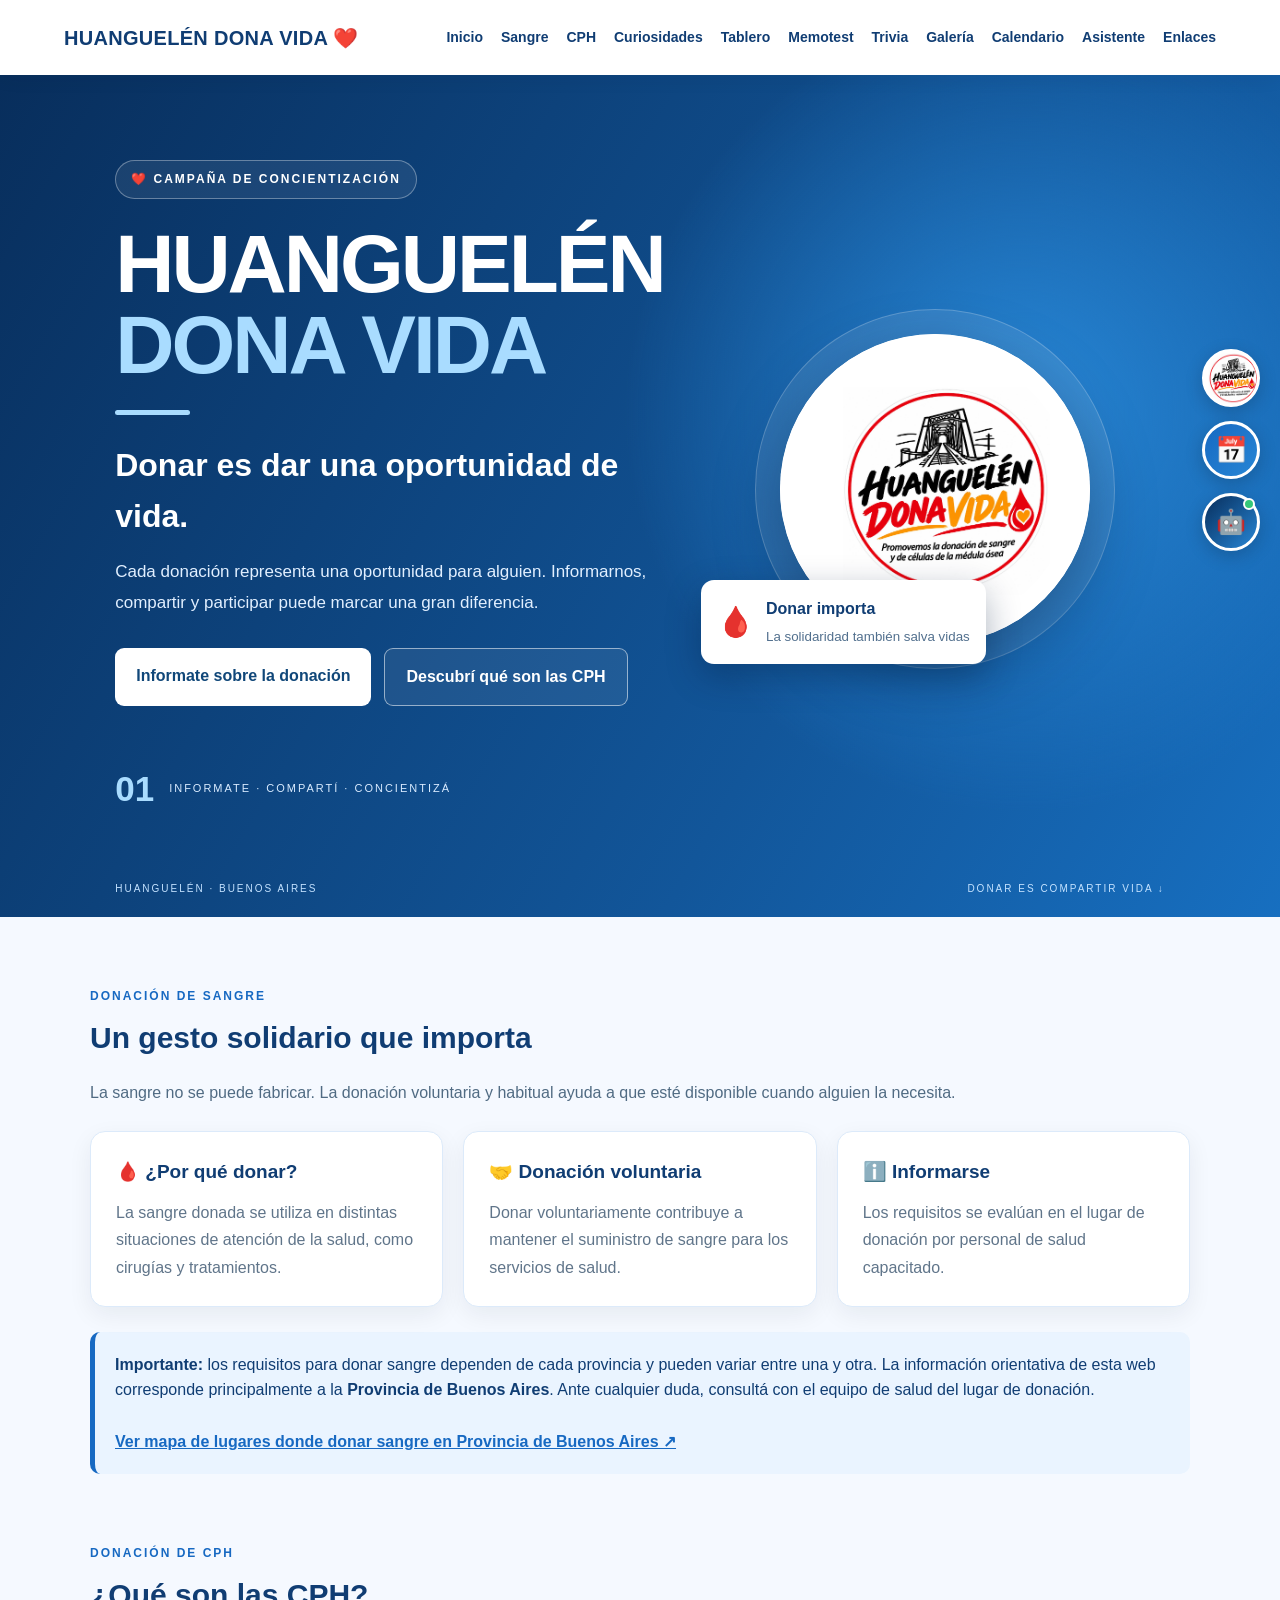
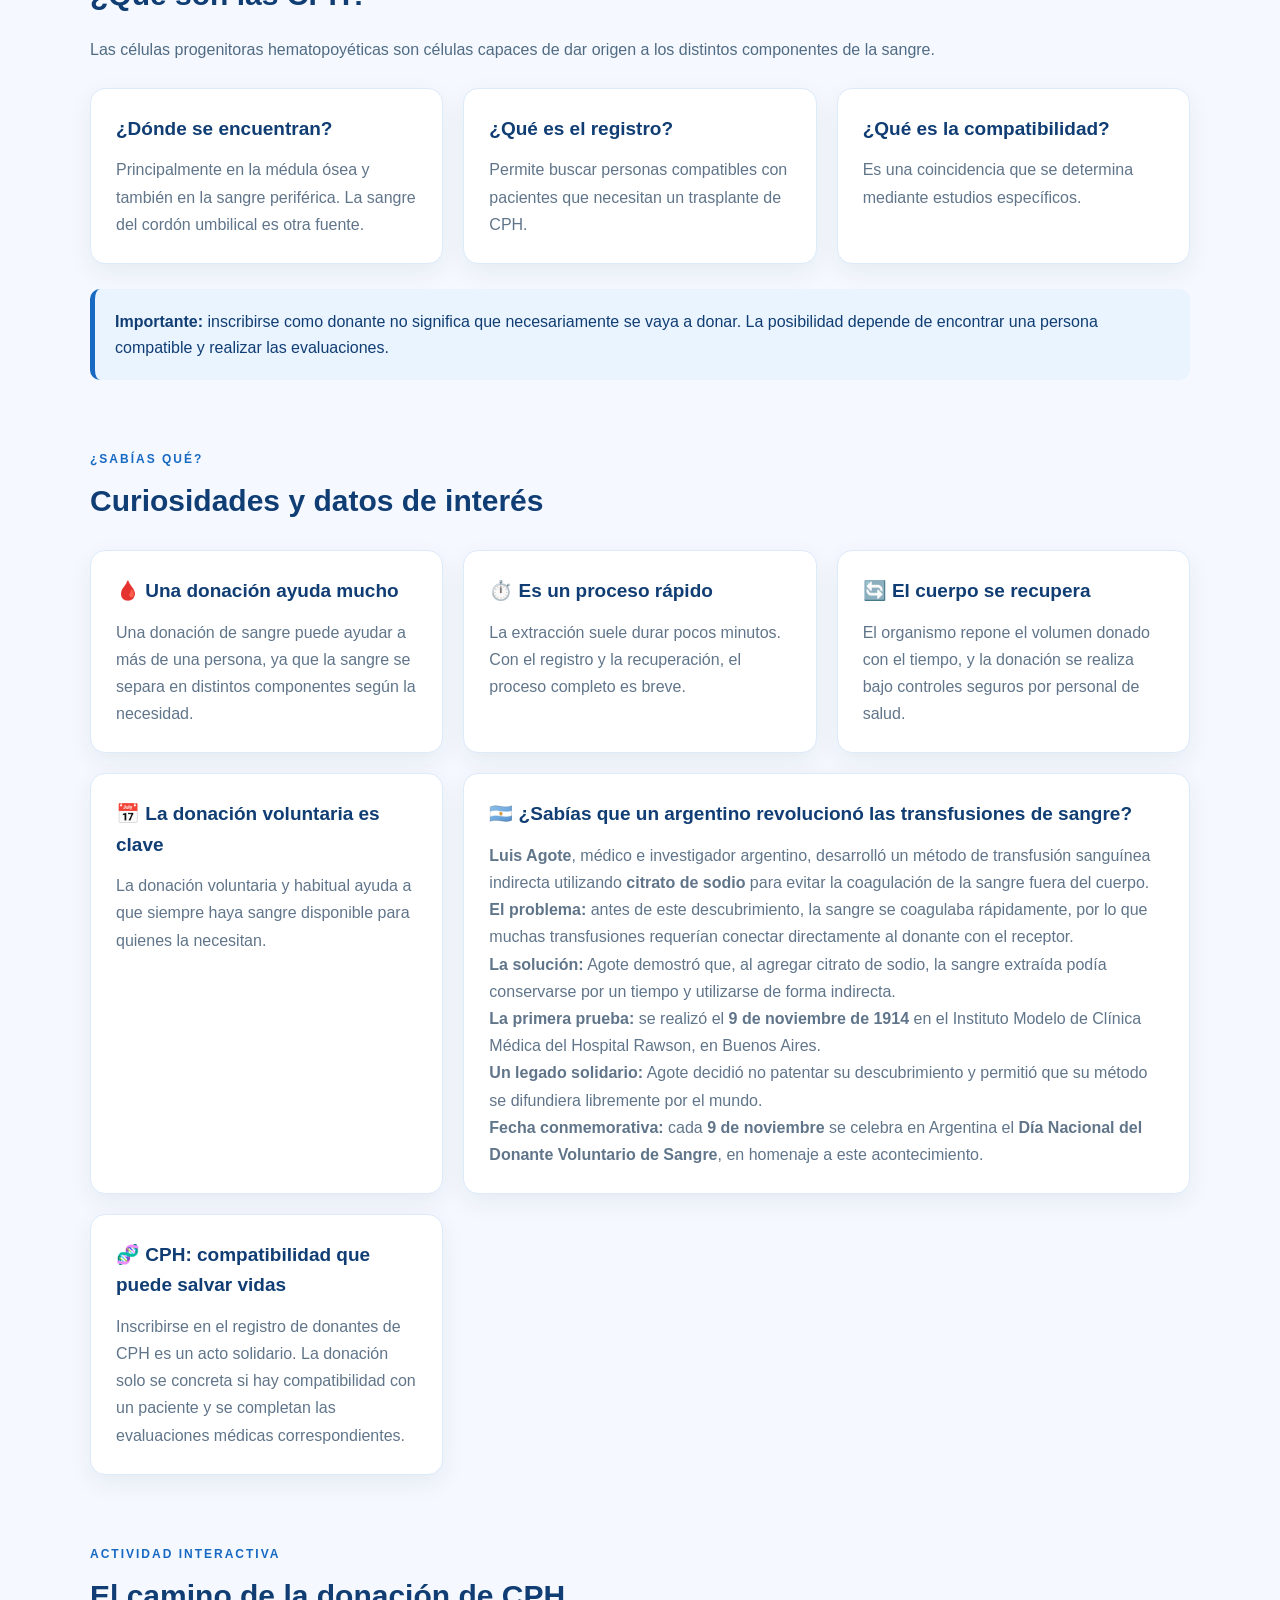
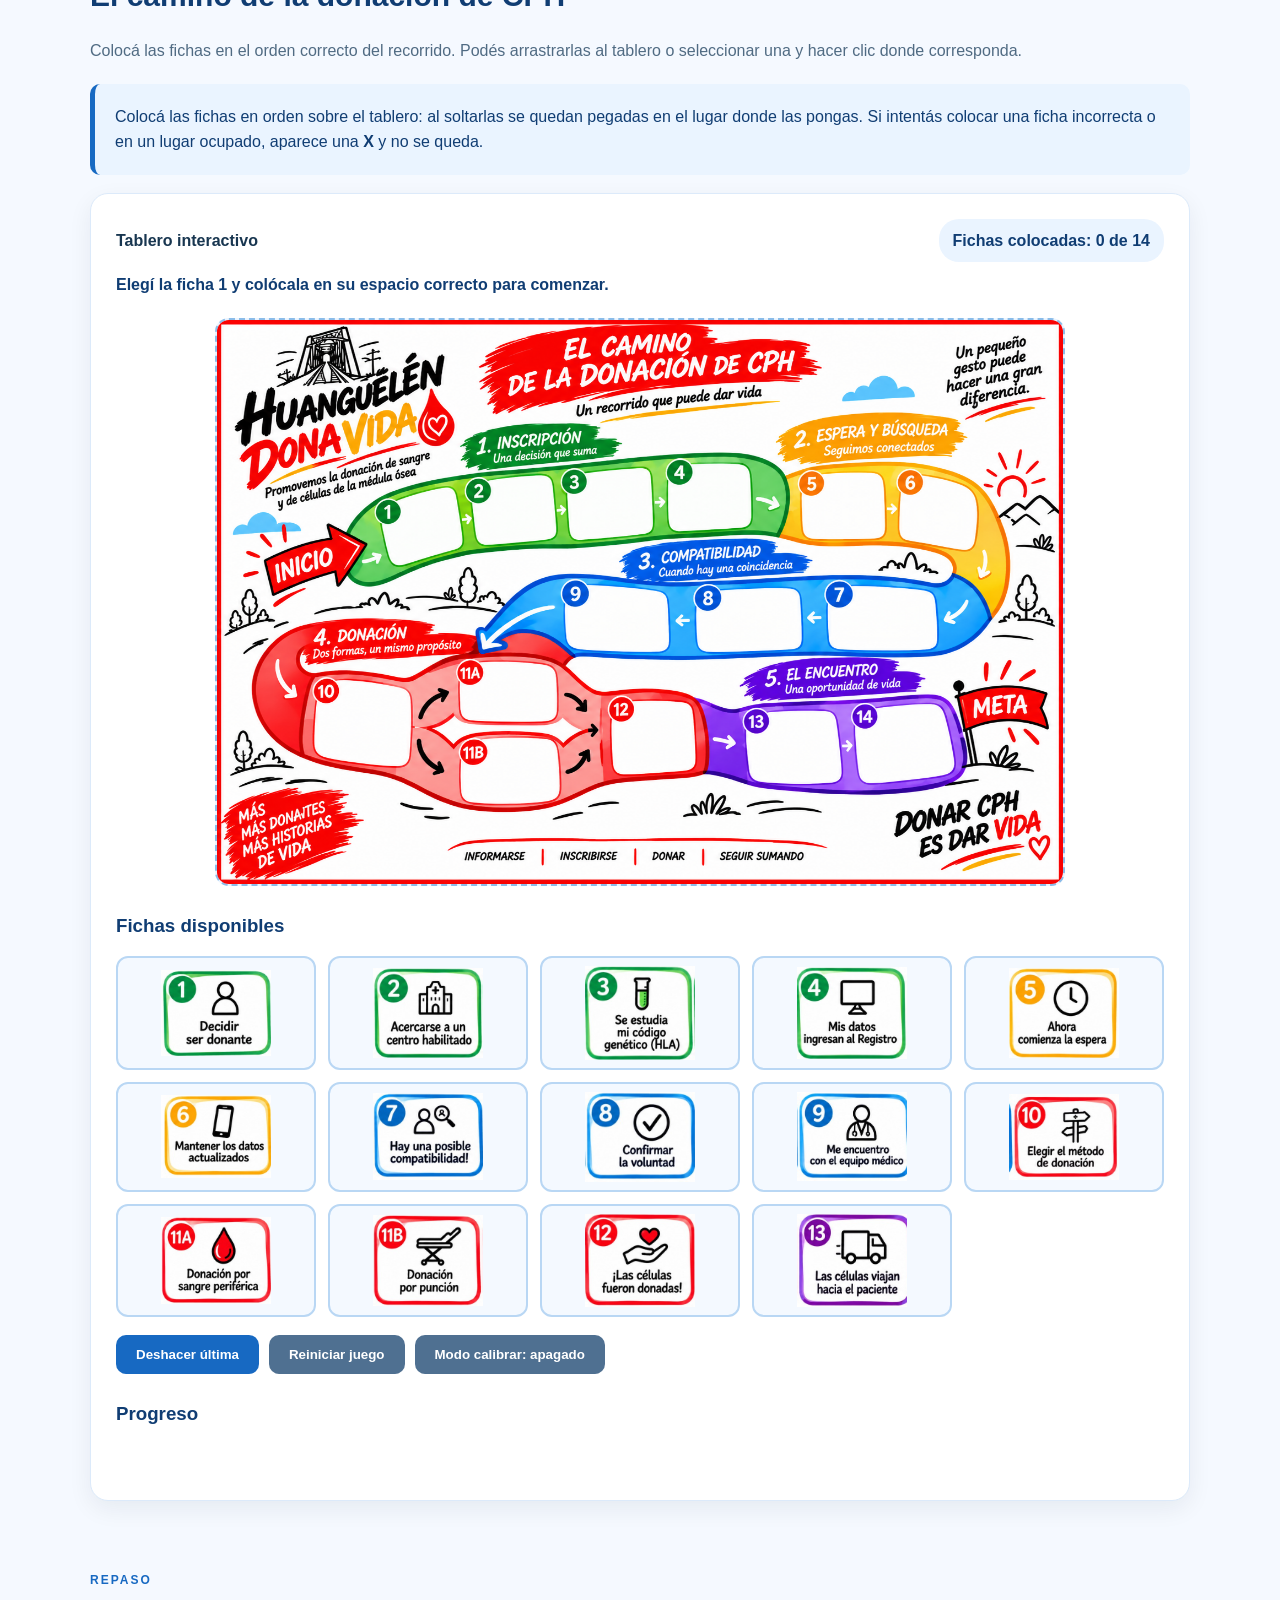
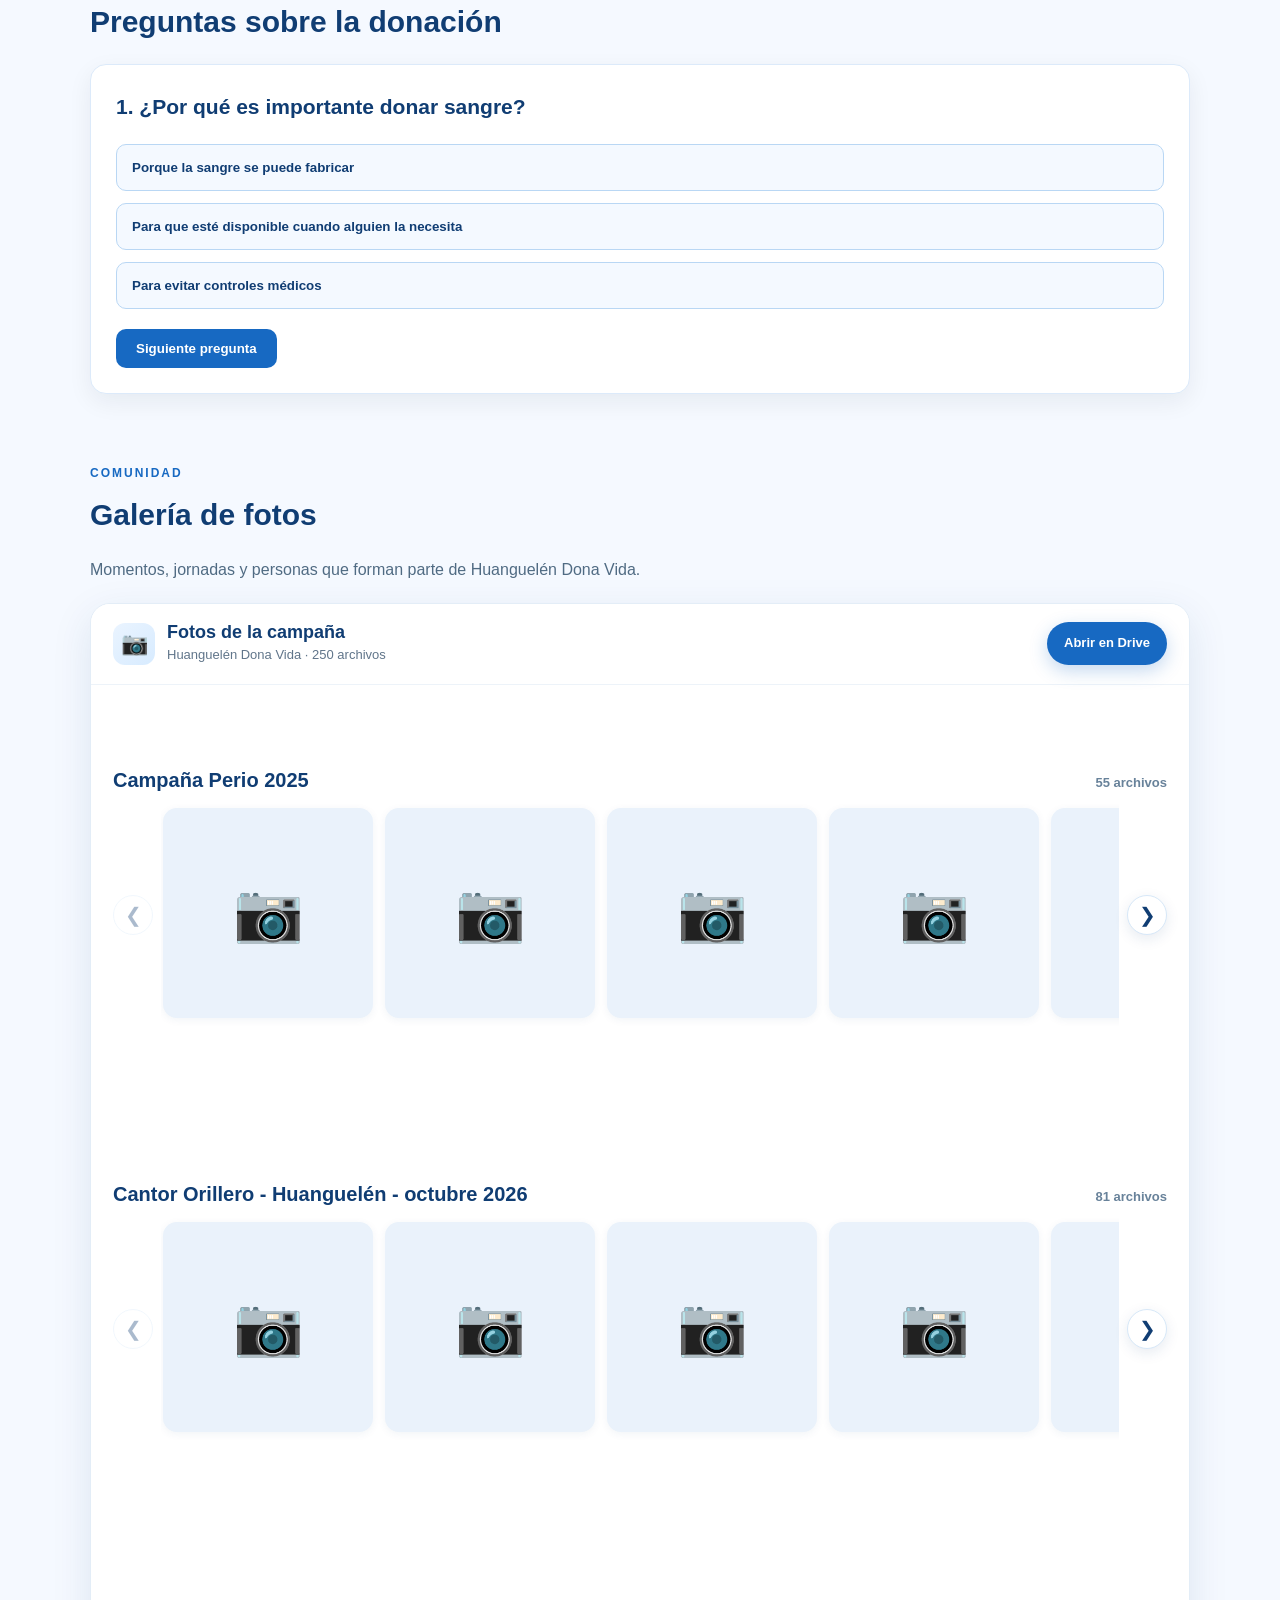
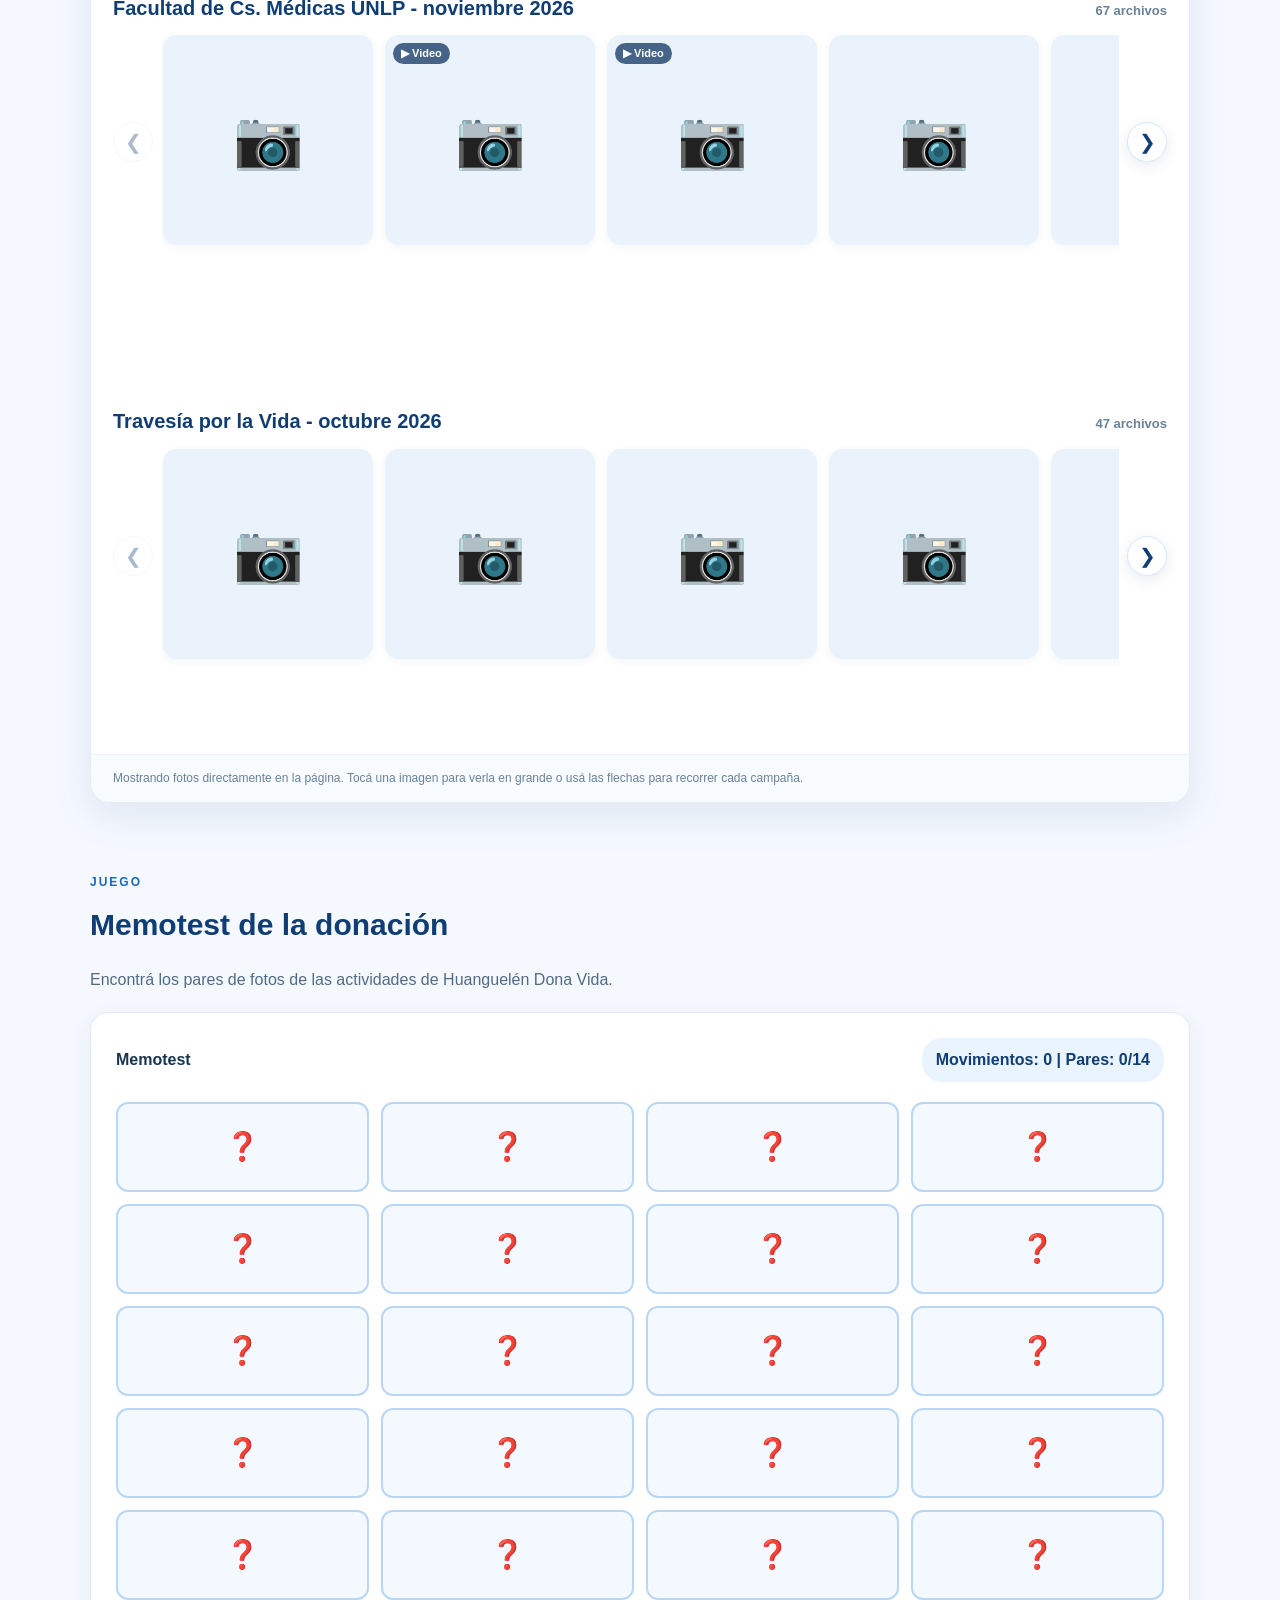
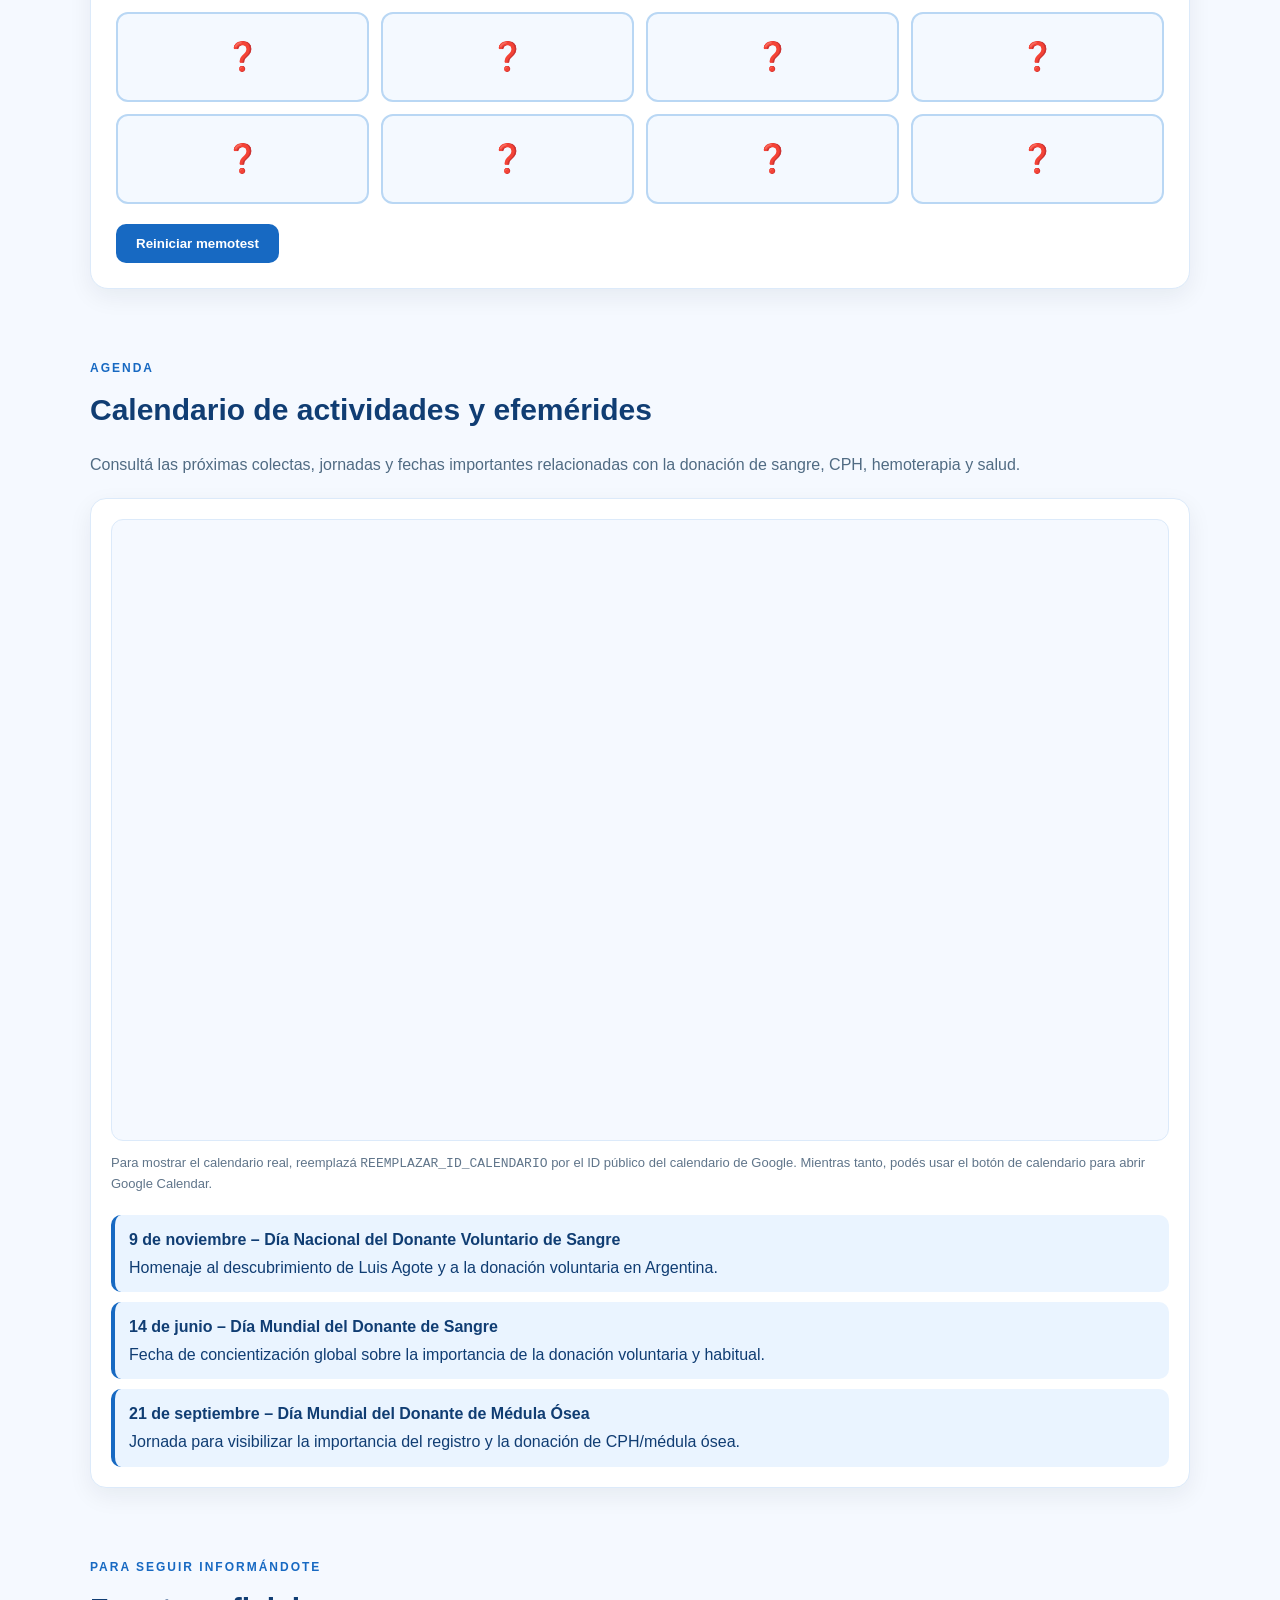
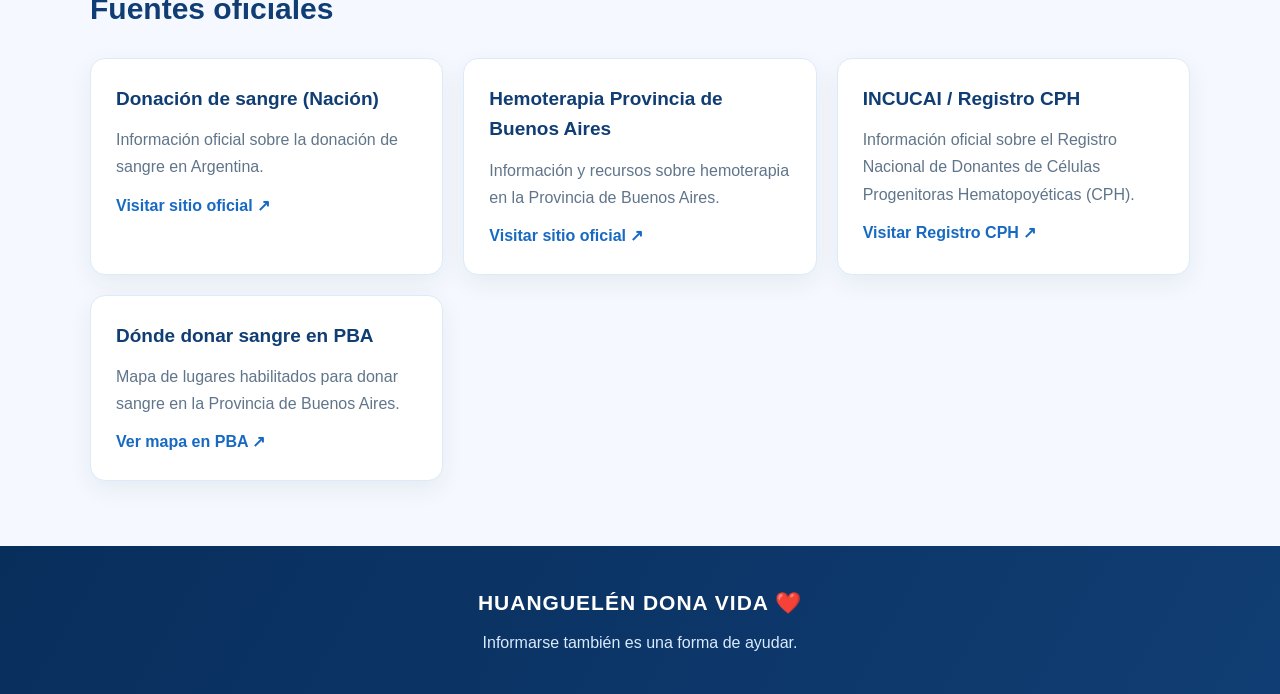
==== commit 318e1916: "pelu" ====
--- a/index.html
+++ b/index.html
@@ -2037,14 +2037,14 @@
 <section id="memotest">
   <span class="subtitulo">Juego</span>
   <h2>Memotest de la donación</h2>
-  <p>Encontrá los pares relacionados con la donación de sangre y CPH.</p>
+  <p>Encontrá los pares de fotos de las actividades de Huanguelén Dona Vida.</p>
 
   <div class="juego">
     <div class="juego-cabecera">
       <strong>Memotest</strong>
       <span class="estado" id="memoEstado">Movimientos: 0 | Pares: 0/6</span>
     </div>
-    <div class="memotest-grid" id="memotestGrid" aria-label="Memotest de la donación"></div>
+    <div class="memotest-grid" id="memotestGrid" aria-label="Memotest de fotos de Huanguelén Dona Vida"></div>
     <div class="juego-acciones">
       <button class="boton" id="reiniciarMemo" type="button">Reiniciar memotest</button>
     </div>
@@ -2477,20 +2477,28 @@
 ========================= */
 
 (() => {
-  const paresMemo = [
-    { id: "sangre", texto: "🩸 Sangre" },
-    { id: "sangre", texto: "Salva vidas" },
-    { id: "cph", texto: "🧬 CPH" },
-    { id: "cph", texto: "Médula ósea" },
-    { id: "voluntaria", texto: "🤝 Voluntaria" },
-    { id: "voluntaria", texto: "Solidaridad" },
-    { id: "requisitos", texto: "📋 Requisitos" },
-    { id: "requisitos", texto: "Según provincia" },
-    { id: "registro", texto: "📝 Registro" },
-    { id: "registro", texto: "Donantes CPH" },
-    { id: "informacion", texto: "ℹ️ Informarse" },
-    { id: "informacion", texto: "Fuentes oficiales" }
+  const imagenesMemo = [
+    "assets/memotest/memotest-01.jpeg",
+    "assets/memotest/memotest-02.jpeg",
+    "assets/memotest/memotest-03.jpeg",
+    "assets/memotest/memotest-04.jpeg",
+    "assets/memotest/memotest-05.jpeg",
+    "assets/memotest/memotest-06.jpeg",
+    "assets/memotest/memotest-07.jpeg",
+    "assets/memotest/memotest-08.jpeg",
+    "assets/memotest/memotest-09.jpeg",
+    "assets/memotest/memotest-10.jpeg",
+    "assets/memotest/memotest-11.jpeg",
+    "assets/memotest/memotest-12.jpeg",
+    "assets/memotest/memotest-13.jpeg",
+    "assets/memotest/memotest-14.jpeg"
   ];
+  const paresMemo = imagenesMemo.flatMap((img, i) => {
+    const id = `memo-${i + 1}`;
+    const carta = { id, texto: "Huanguelén Dona Vida", img, alt: `Foto del memotest ${i + 1}` };
+    return [carta, { ...carta }];
+  });
+  const totalParesMemo = paresMemo.length / 2;
 
   const grid = document.getElementById("memotestGrid");
   const estado = document.getElementById("memoEstado");
@@ -2513,8 +2521,8 @@
   }
 
   function actualizarEstadoMemo() {
-    estado.textContent = `Movimientos: ${movimientos} | Pares: ${pares}/6`;
-    if (pares === 6) estado.textContent = `¡Completaste el memotest! Movimientos: ${movimientos}`;
+    estado.textContent = `Movimientos: ${movimientos} | Pares: ${pares}/${totalParesMemo}`;
+    if (pares === totalParesMemo) estado.textContent = `¡Completaste el memotest! Movimientos: ${movimientos}`;
   }
 
   function crearCarta(carta, index) {
@@ -2524,7 +2532,7 @@
     btn.dataset.id = carta.id;
     btn.dataset.index = String(index);
     const frente = carta.img
-      ? `<img src="${carta.img}" alt="${carta.alt || carta.texto}" style="width:100%;height:72px;object-fit:cover;border-radius:8px;display:block;margin-bottom:6px;"><span>${carta.texto}</span>`
+      ? `<img src="${carta.img}" alt="${carta.alt || carta.texto}" style="width:100%;height:96px;object-fit:cover;border-radius:8px;display:block;">`
       : `<span>${carta.texto}</span>`;
     btn.innerHTML = `<span class="memo-back">❓</span><span class="memo-front">${frente}</span>`;
     btn.addEventListener("click", () => revelar(btn));
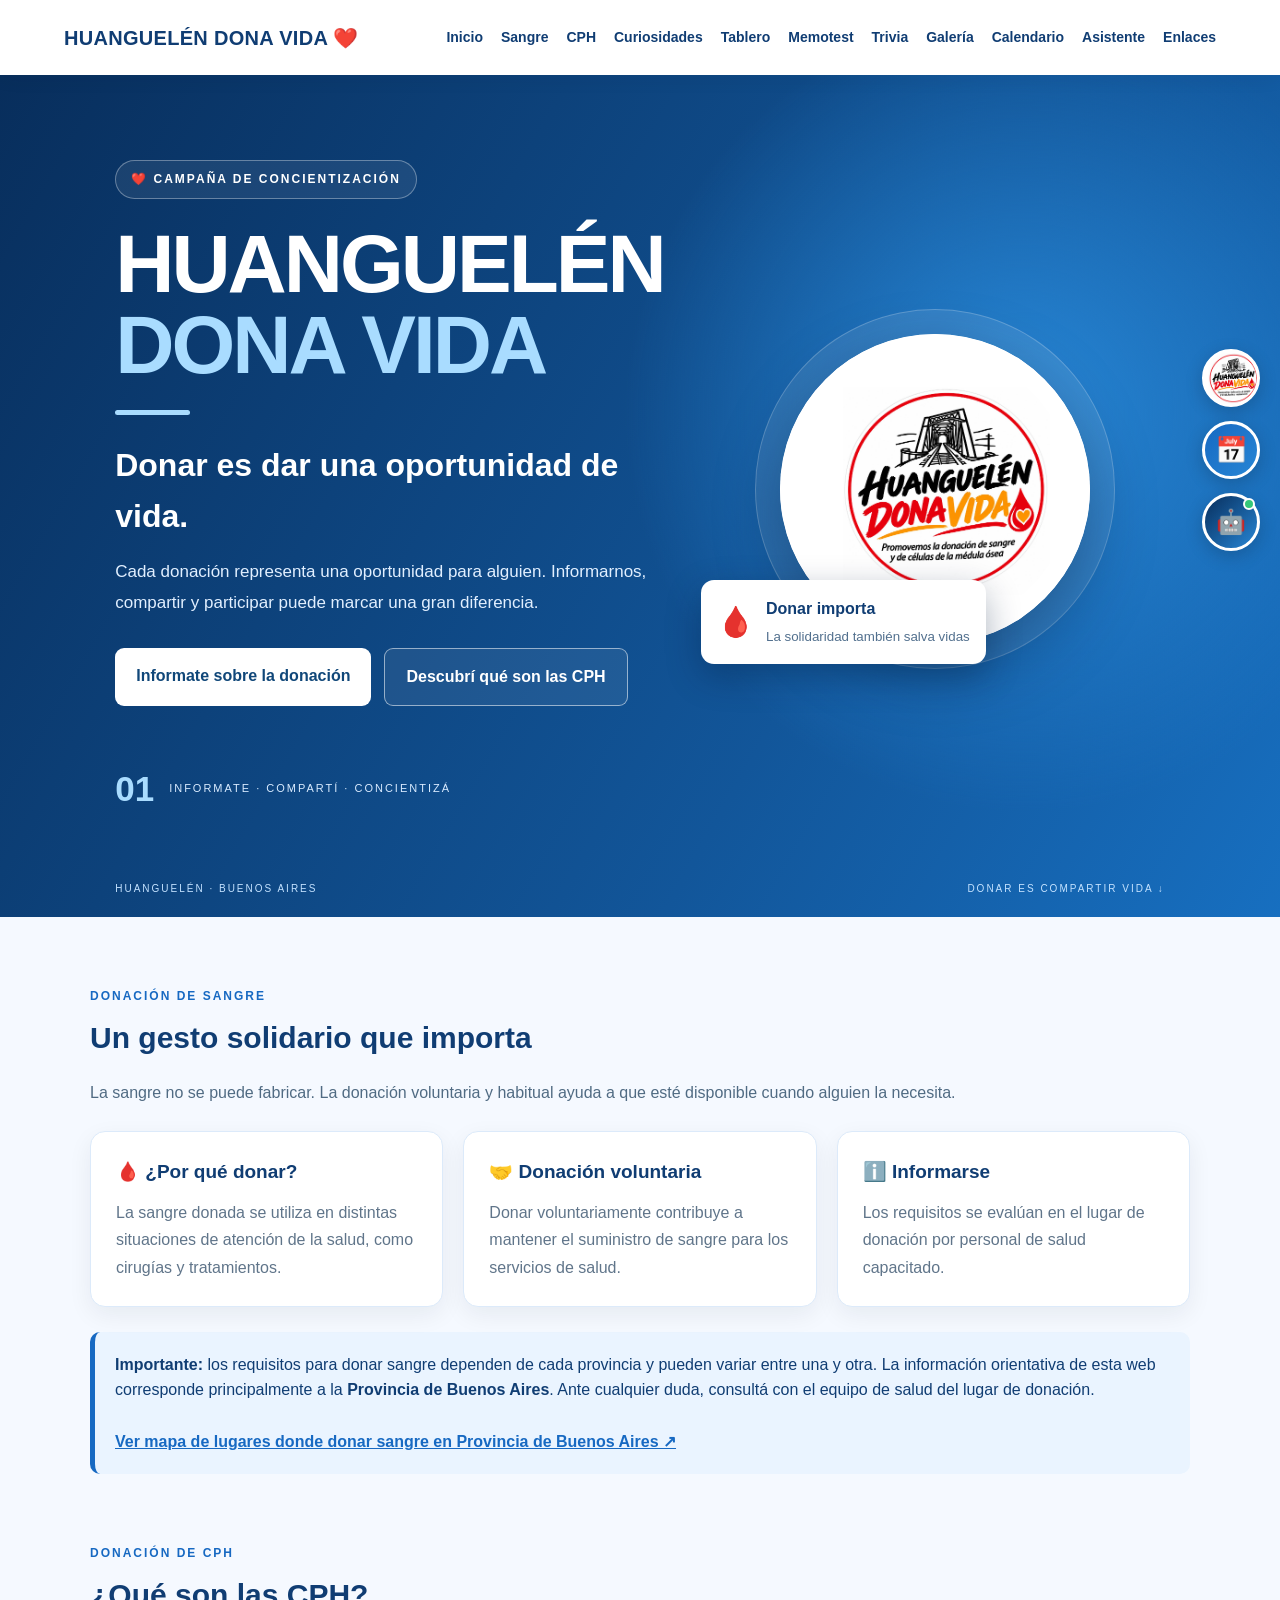
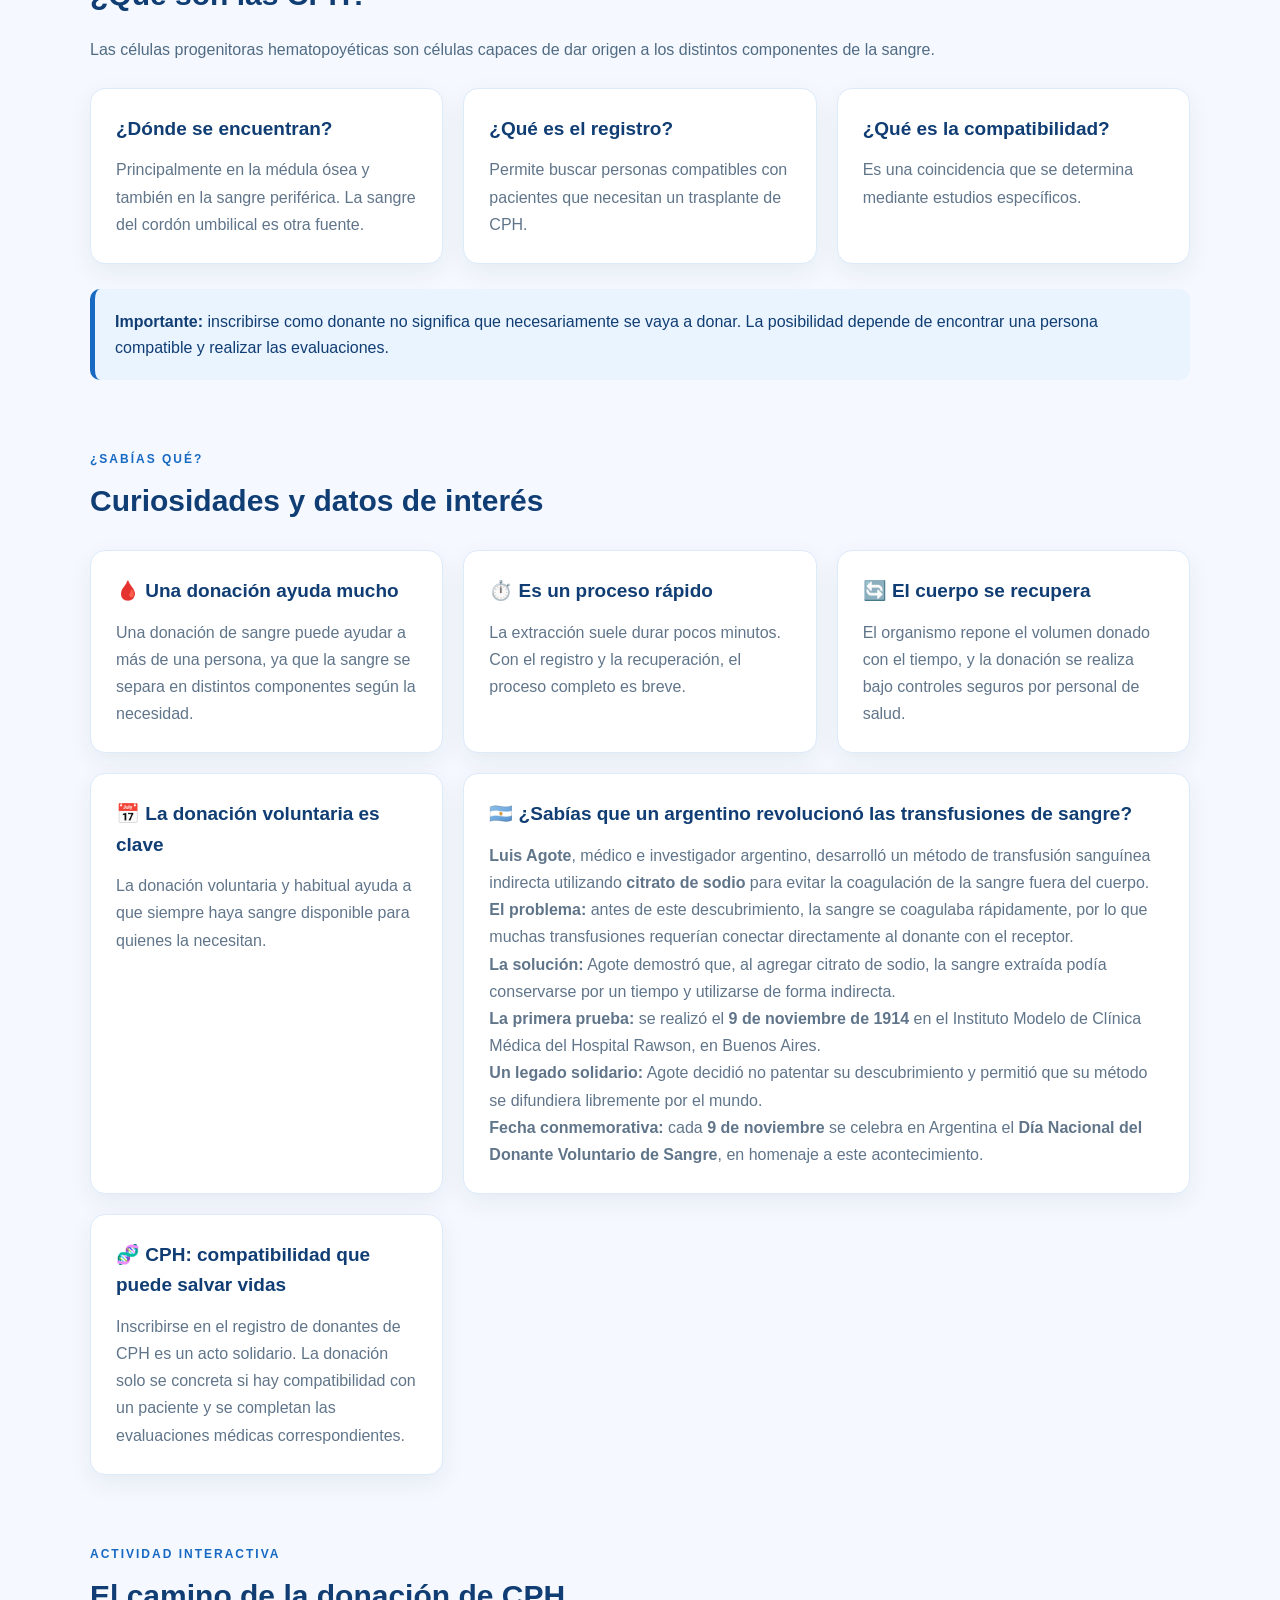
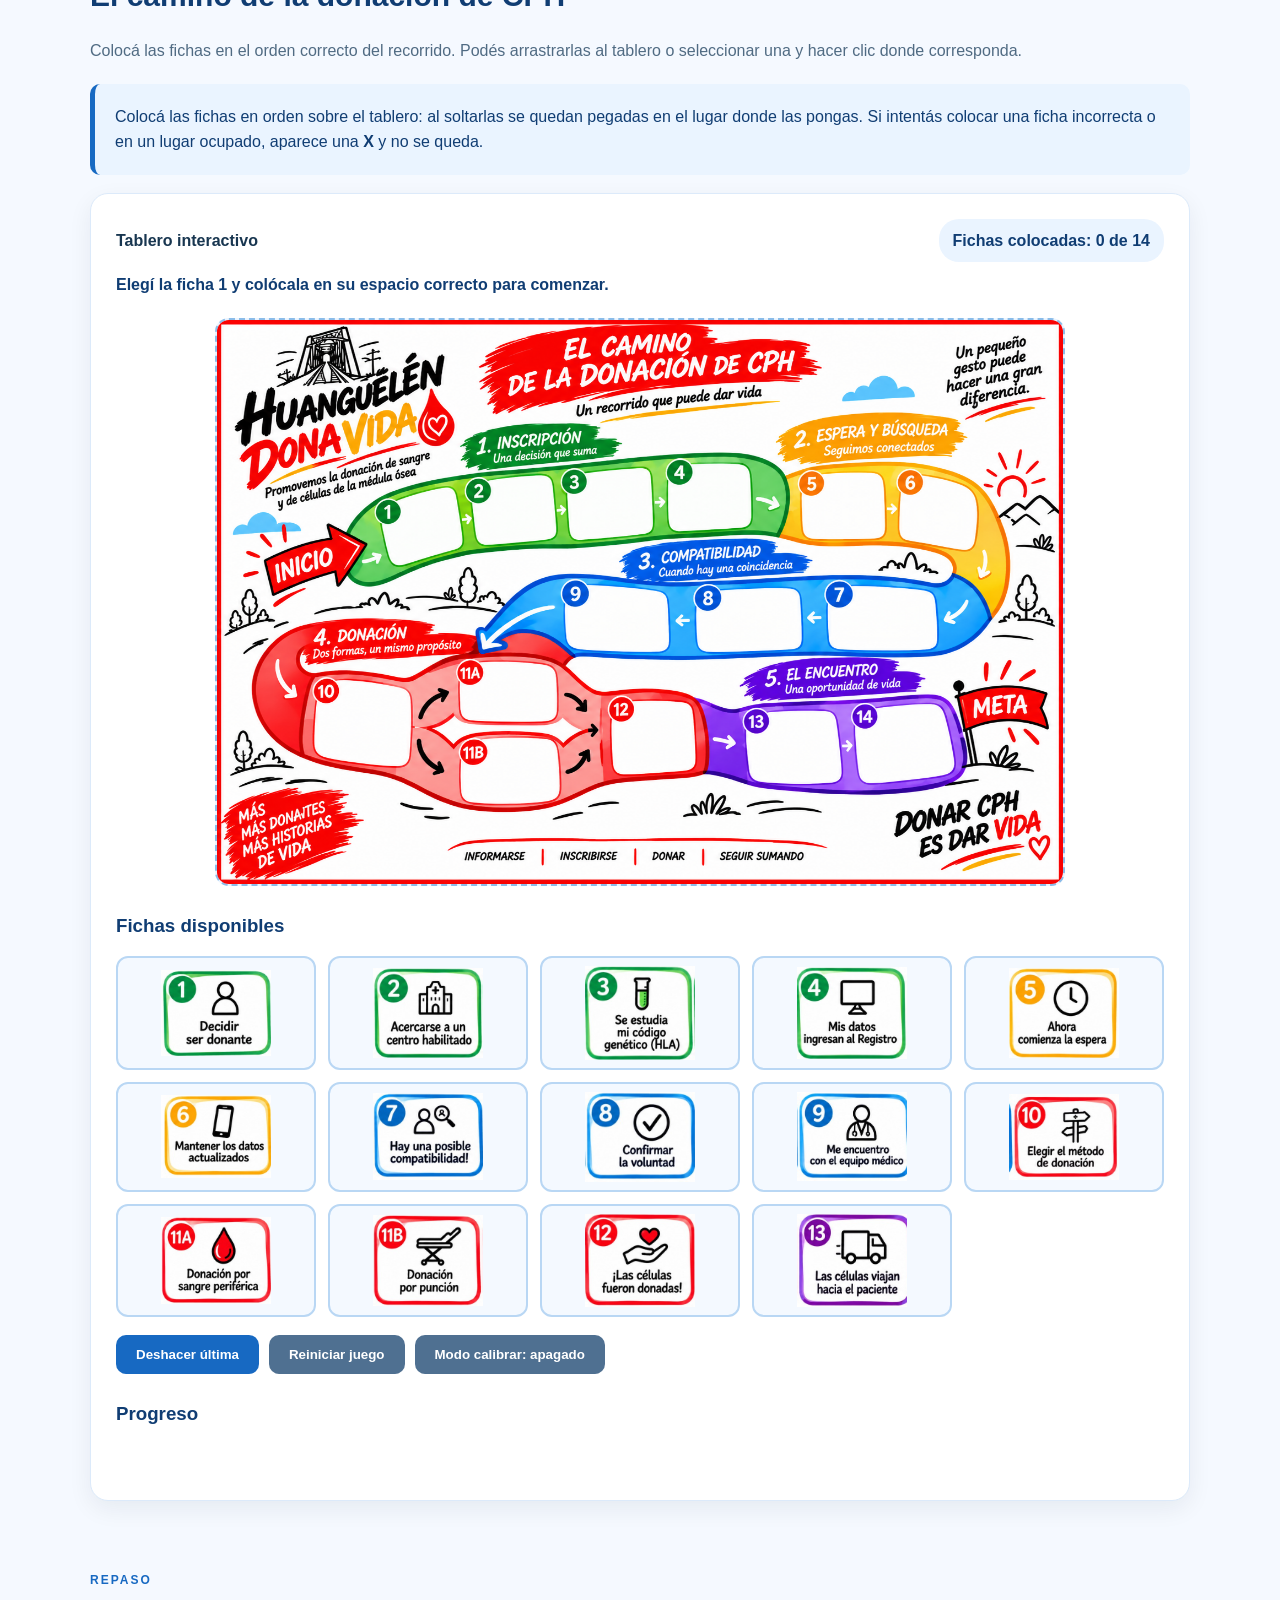
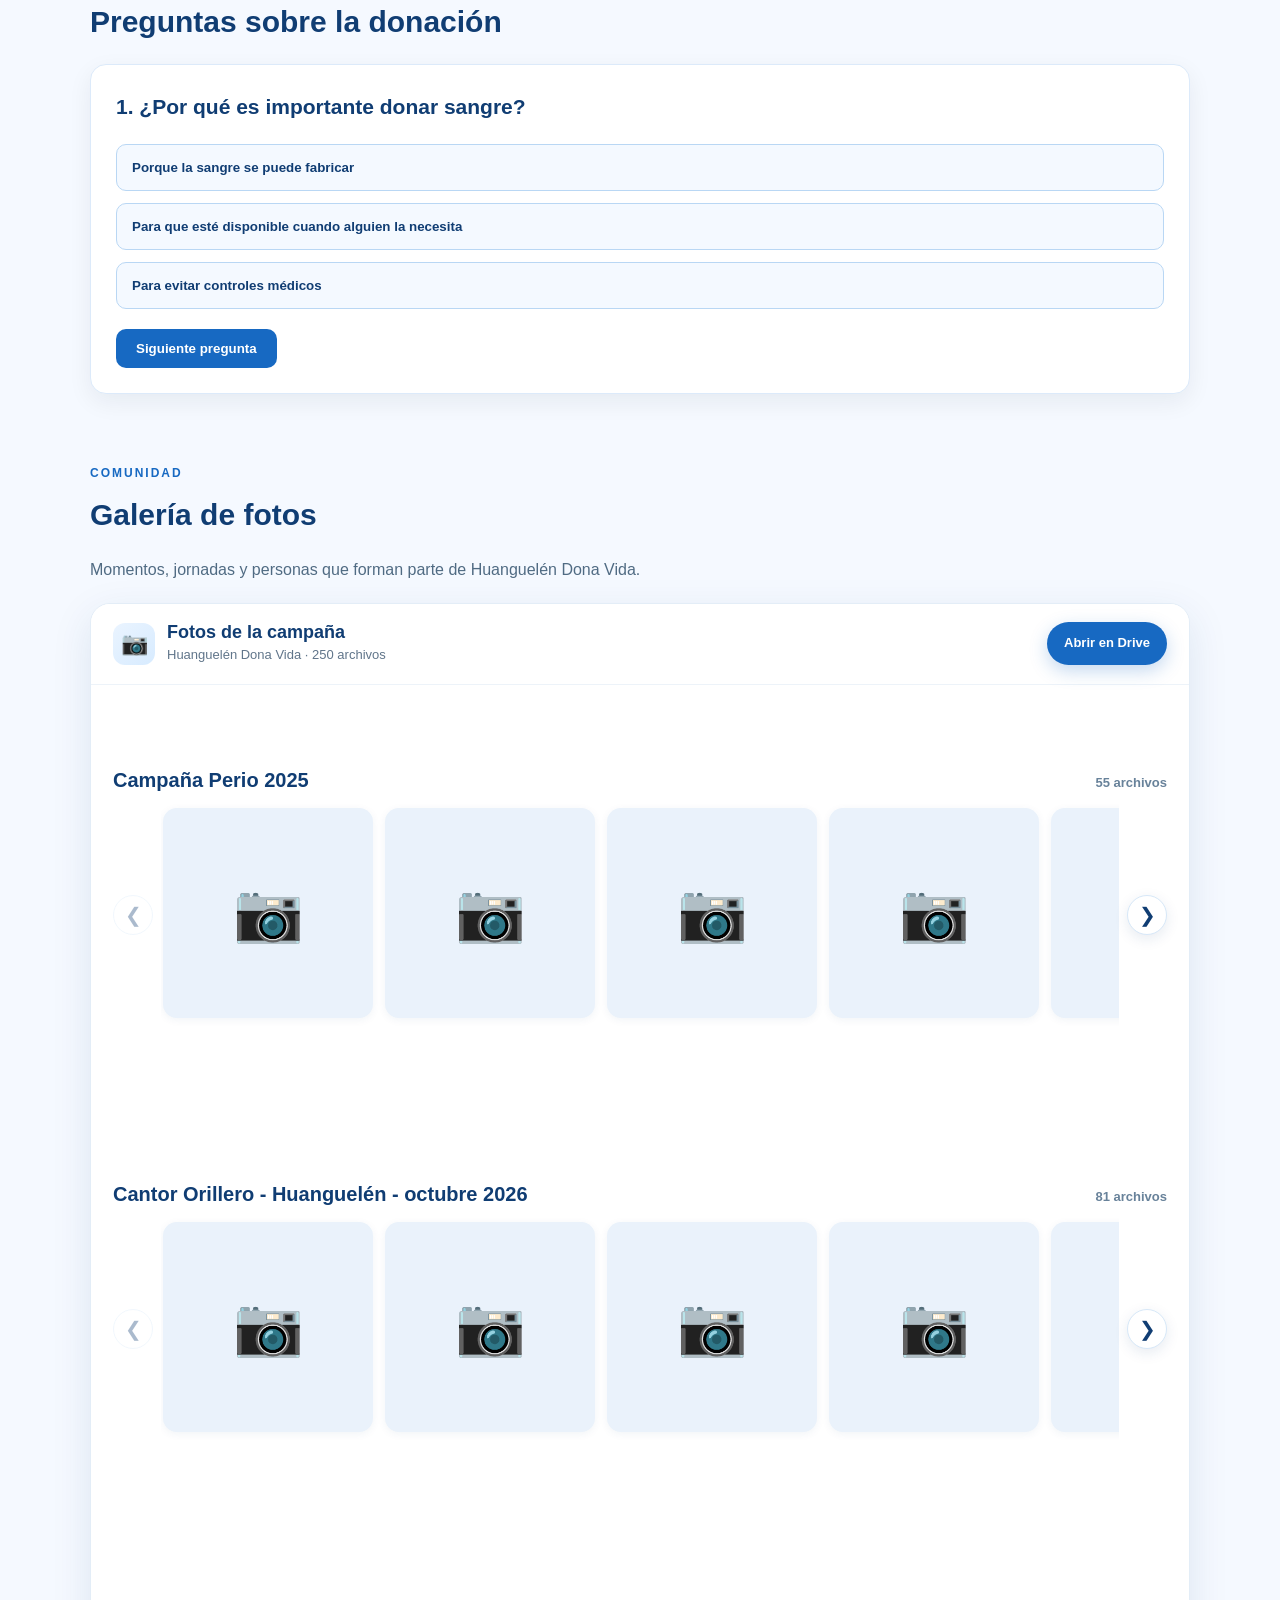
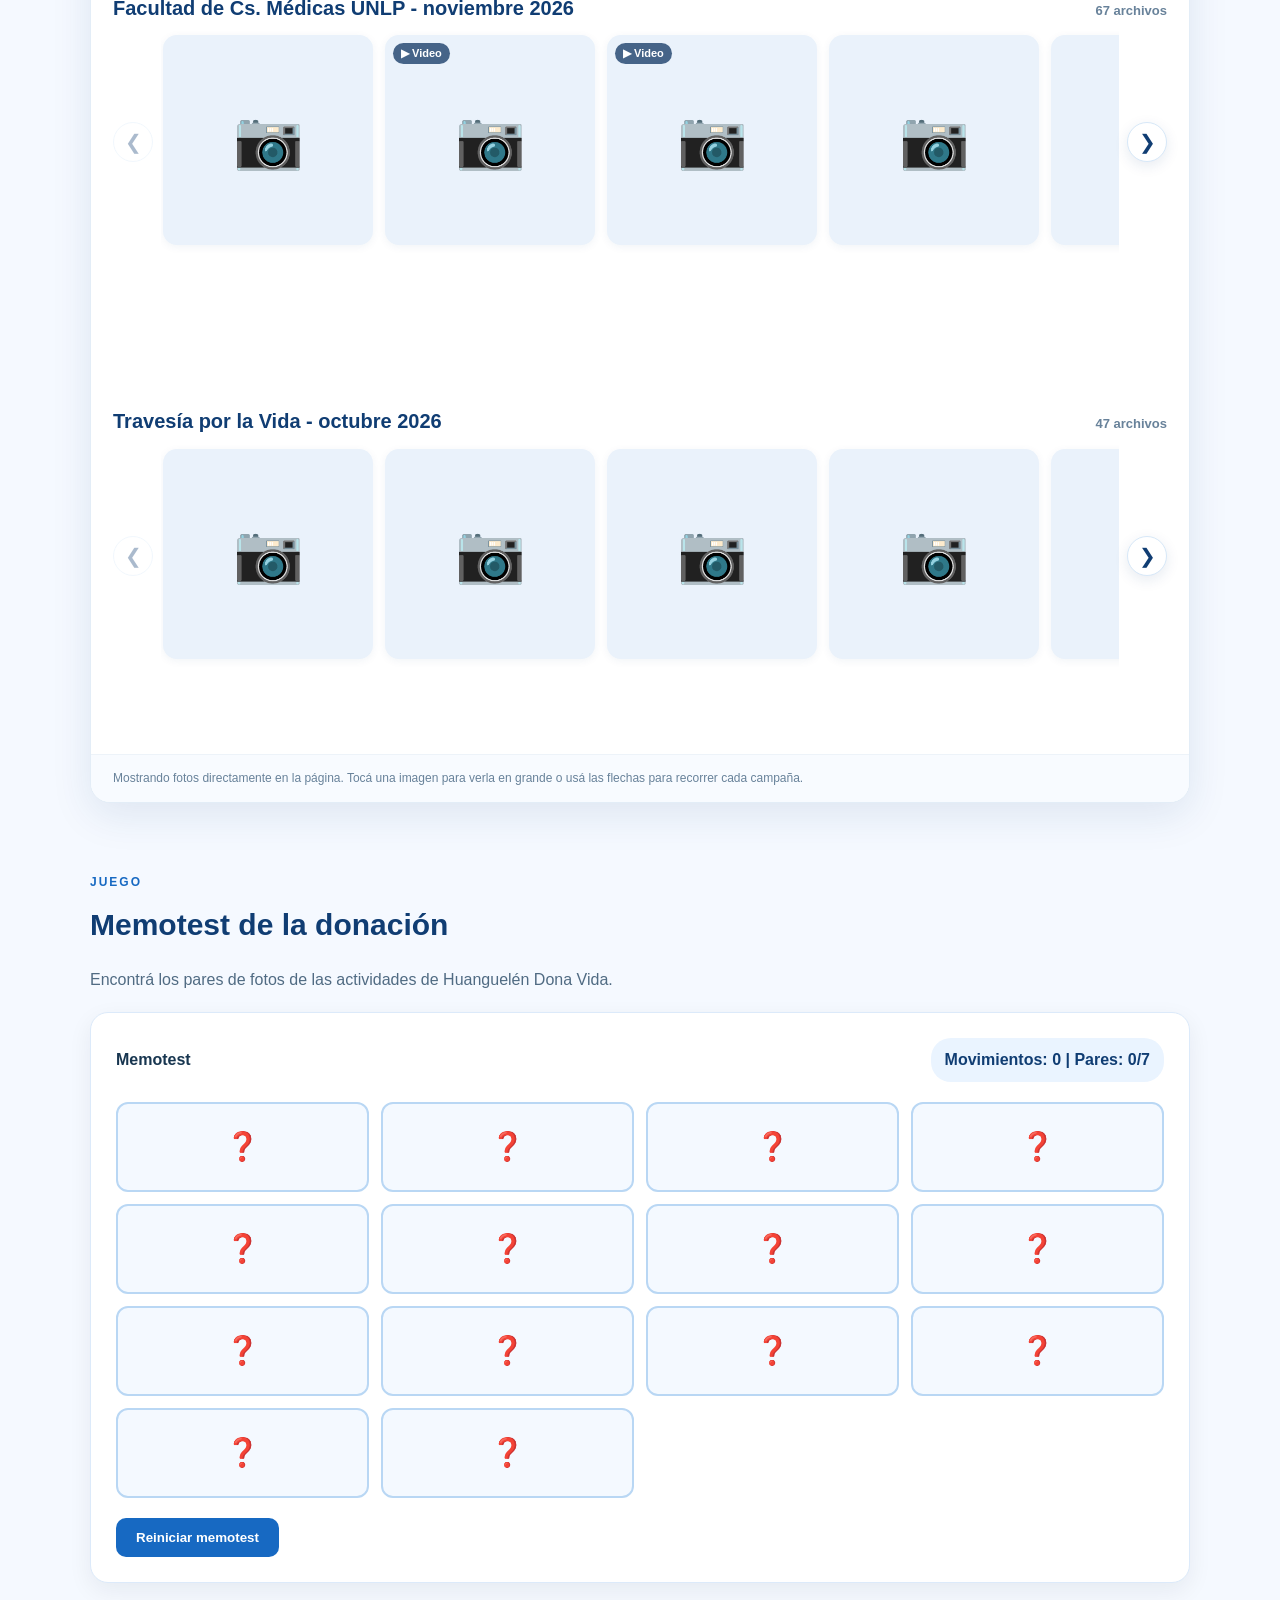
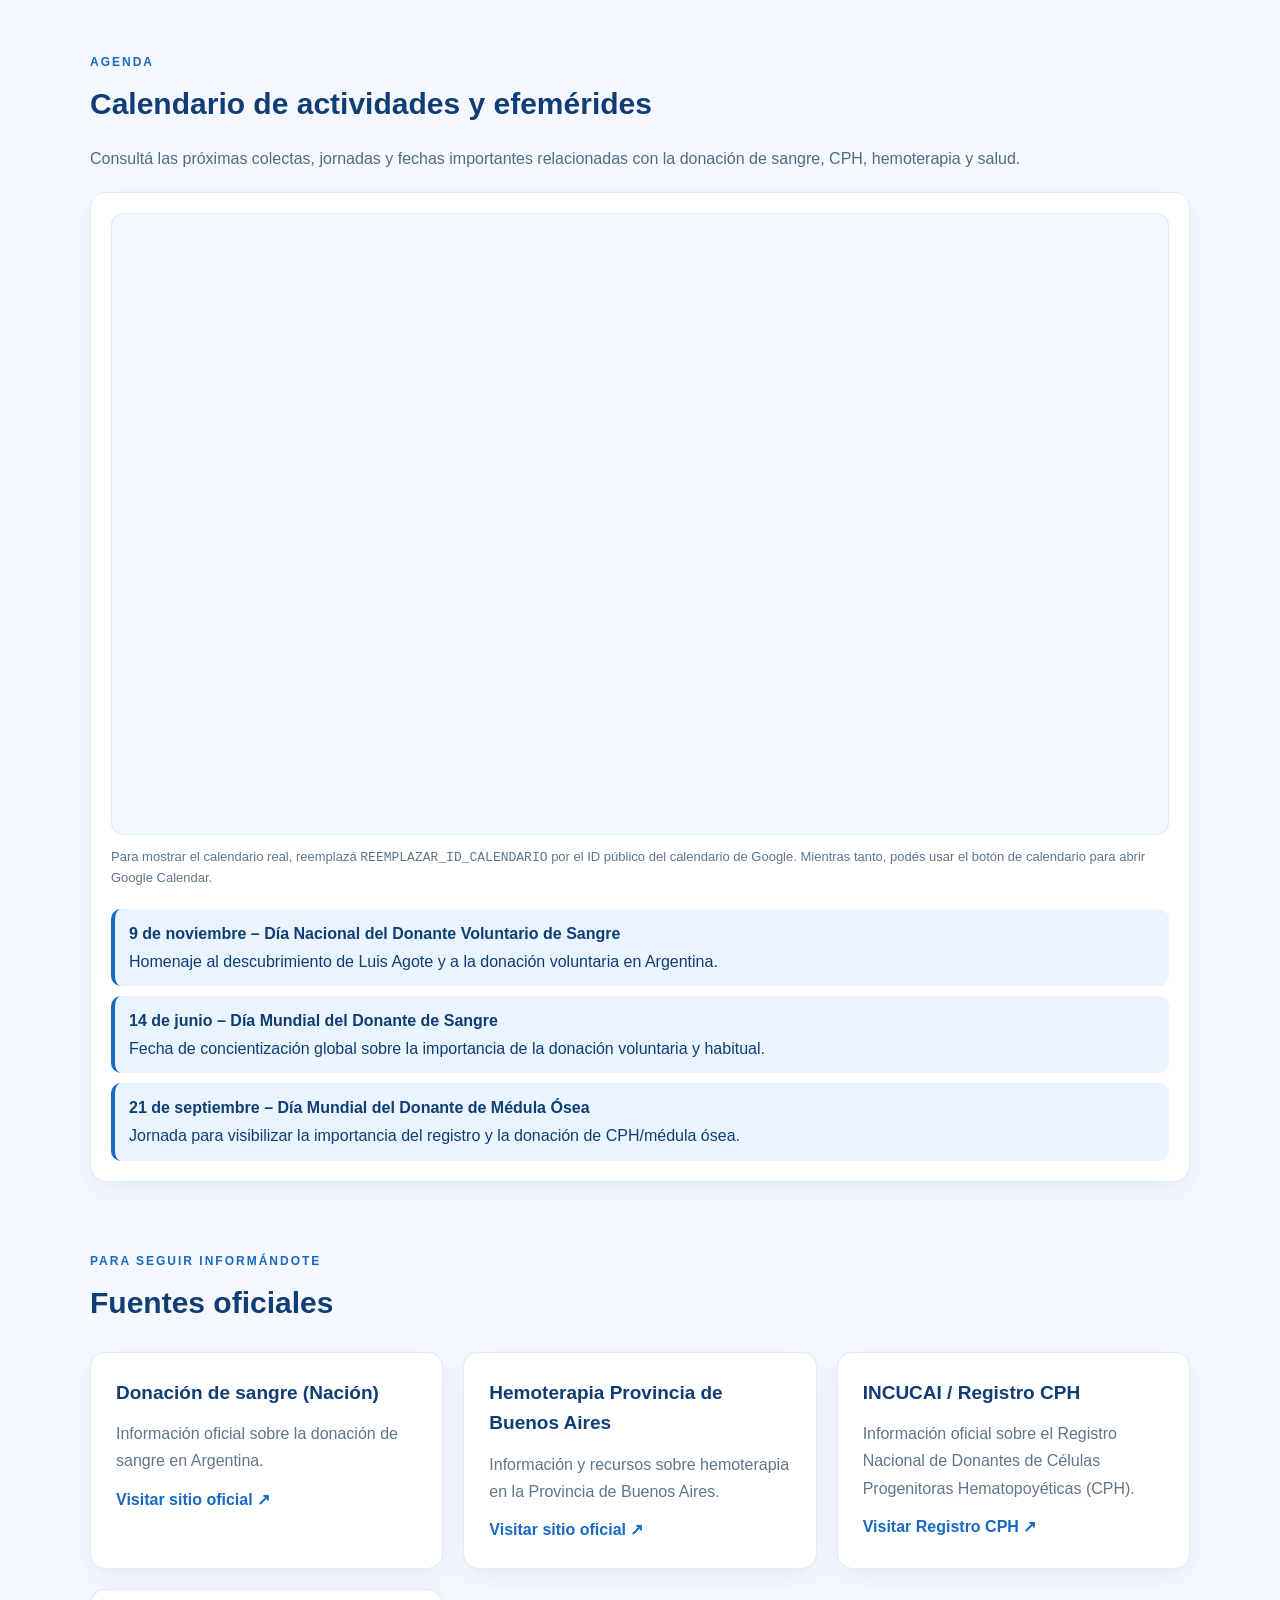
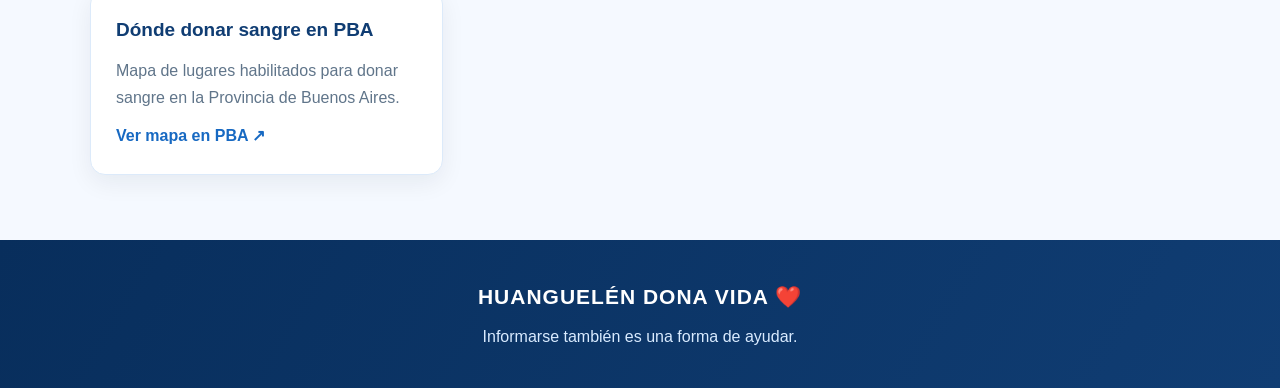
==== commit bcde1212: "pelu" ====
--- a/index.html
+++ b/index.html
@@ -2477,26 +2477,23 @@
 ========================= */
 
 (() => {
-  const imagenesMemo = [
-    "assets/memotest/memotest-01.jpeg",
-    "assets/memotest/memotest-02.jpeg",
-    "assets/memotest/memotest-03.jpeg",
-    "assets/memotest/memotest-04.jpeg",
-    "assets/memotest/memotest-05.jpeg",
-    "assets/memotest/memotest-06.jpeg",
-    "assets/memotest/memotest-07.jpeg",
-    "assets/memotest/memotest-08.jpeg",
-    "assets/memotest/memotest-09.jpeg",
-    "assets/memotest/memotest-10.jpeg",
-    "assets/memotest/memotest-11.jpeg",
-    "assets/memotest/memotest-12.jpeg",
-    "assets/memotest/memotest-13.jpeg",
-    "assets/memotest/memotest-14.jpeg"
+  const paresDefinidosMemo = [
+    ["assets/memotest/memotest-01.jpeg", "assets/memotest/memotest-0(1).jpeg"],
+    ["assets/memotest/memotest-02.jpeg", "assets/memotest/memotest-(2).jpeg"],
+    ["assets/memotest/memotest-03.jpeg", "assets/memotest/memotest-0(3).jpeg"],
+    ["assets/memotest/memotest-05.jpeg", "assets/memotest/memotest-(5).jpeg"],
+    ["assets/memotest/memotest-10.jpeg", "assets/memotest/memotest-(10).jpeg"],
+    ["assets/memotest/memotest-11.jpeg", "assets/memotest/memotest-(11).jpeg"],
+    ["assets/memotest/memotest-12.jpeg", "assets/memotest/memotest-(12).jpeg"]
   ];
-  const paresMemo = imagenesMemo.flatMap((img, i) => {
+  const paresMemo = paresDefinidosMemo.flatMap((par, i) => {
     const id = `memo-${i + 1}`;
-    const carta = { id, texto: "Huanguelén Dona Vida", img, alt: `Foto del memotest ${i + 1}` };
-    return [carta, { ...carta }];
+    return par.map((img, j) => ({
+      id,
+      texto: "Huanguelén Dona Vida",
+      img,
+      alt: `Foto del memotest ${i + 1}-${j + 1}`
+    }));
   });
   const totalParesMemo = paresMemo.length / 2;
 
@@ -2532,7 +2529,7 @@
     btn.dataset.id = carta.id;
     btn.dataset.index = String(index);
     const frente = carta.img
-      ? `<img src="${carta.img}" alt="${carta.alt || carta.texto}" style="width:100%;height:96px;object-fit:cover;border-radius:8px;display:block;">`
+      ? `<img src="${carta.img}" alt="${carta.alt || carta.texto}" style="width:100%;height:120px;object-fit:contain;background:#f4f9ff;border-radius:8px;display:block;">`
       : `<span>${carta.texto}</span>`;
     btn.innerHTML = `<span class="memo-back">❓</span><span class="memo-front">${frente}</span>`;
     btn.addEventListener("click", () => revelar(btn));
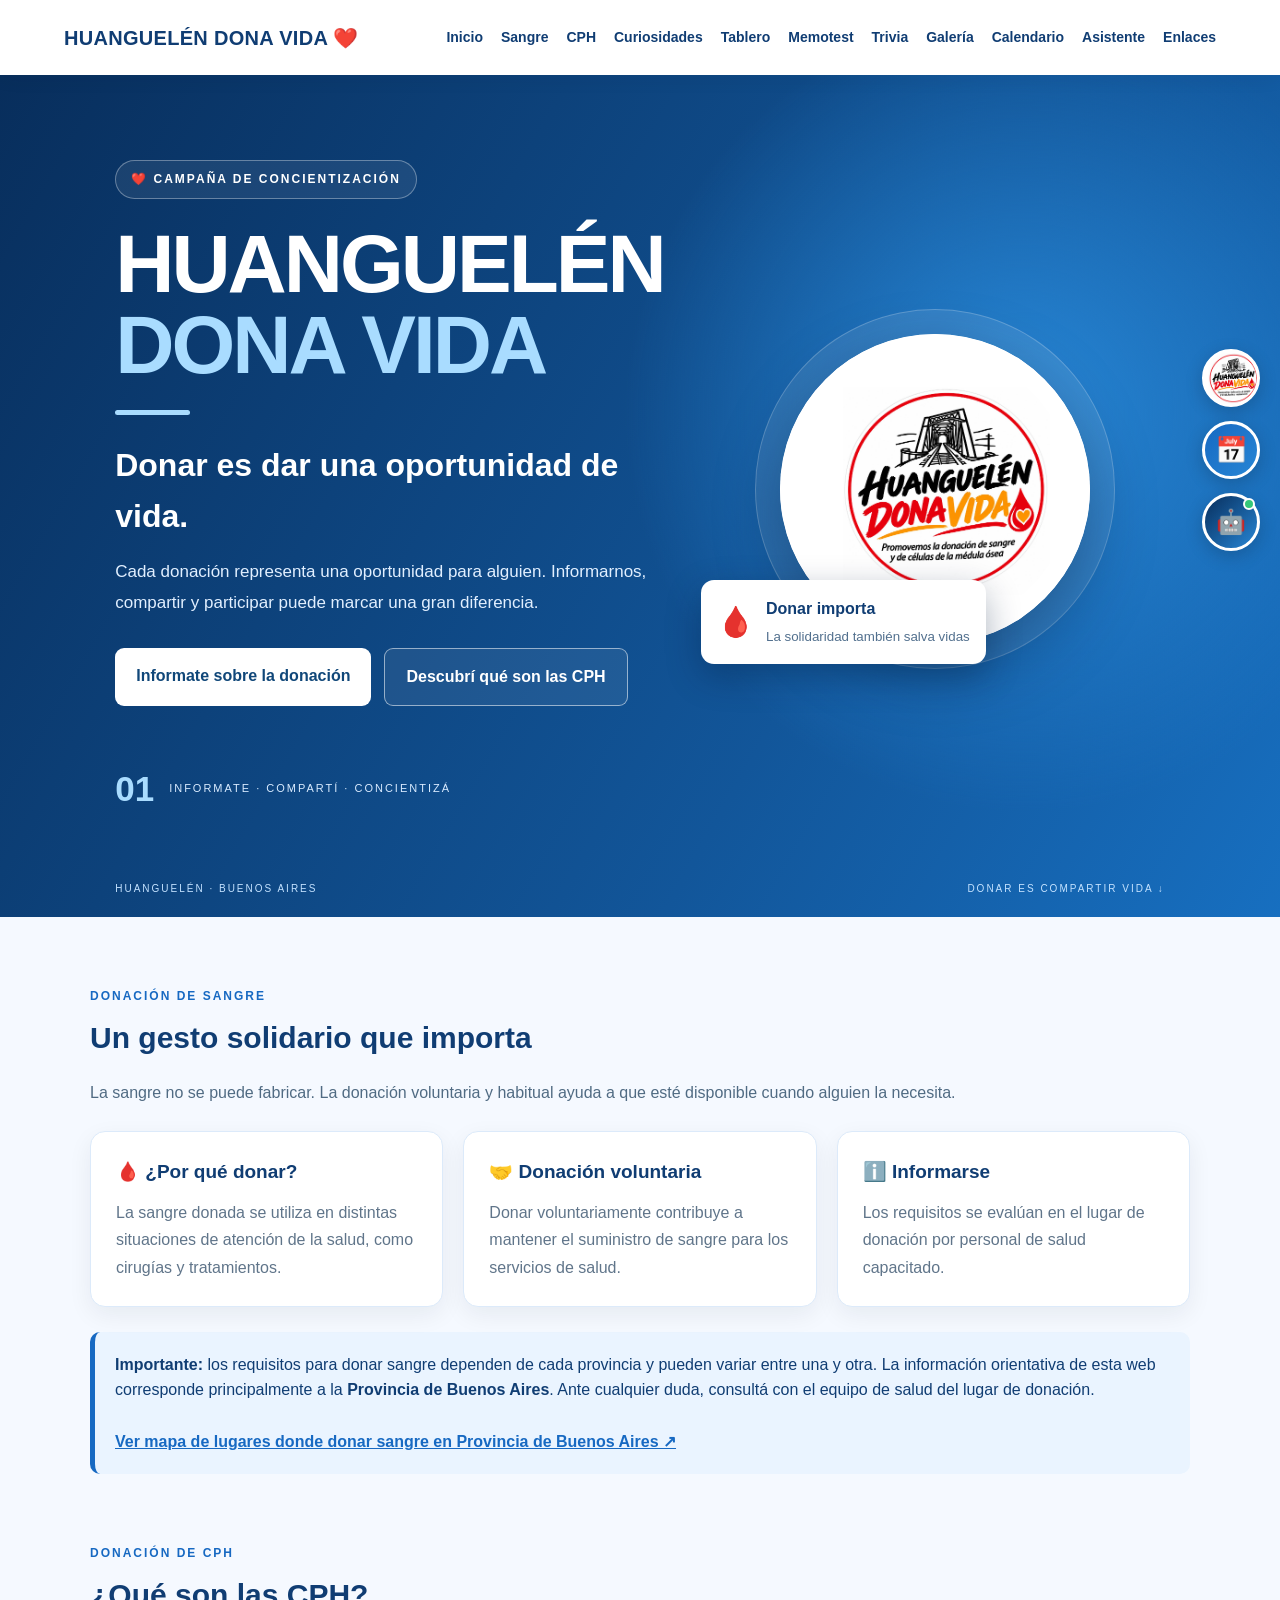
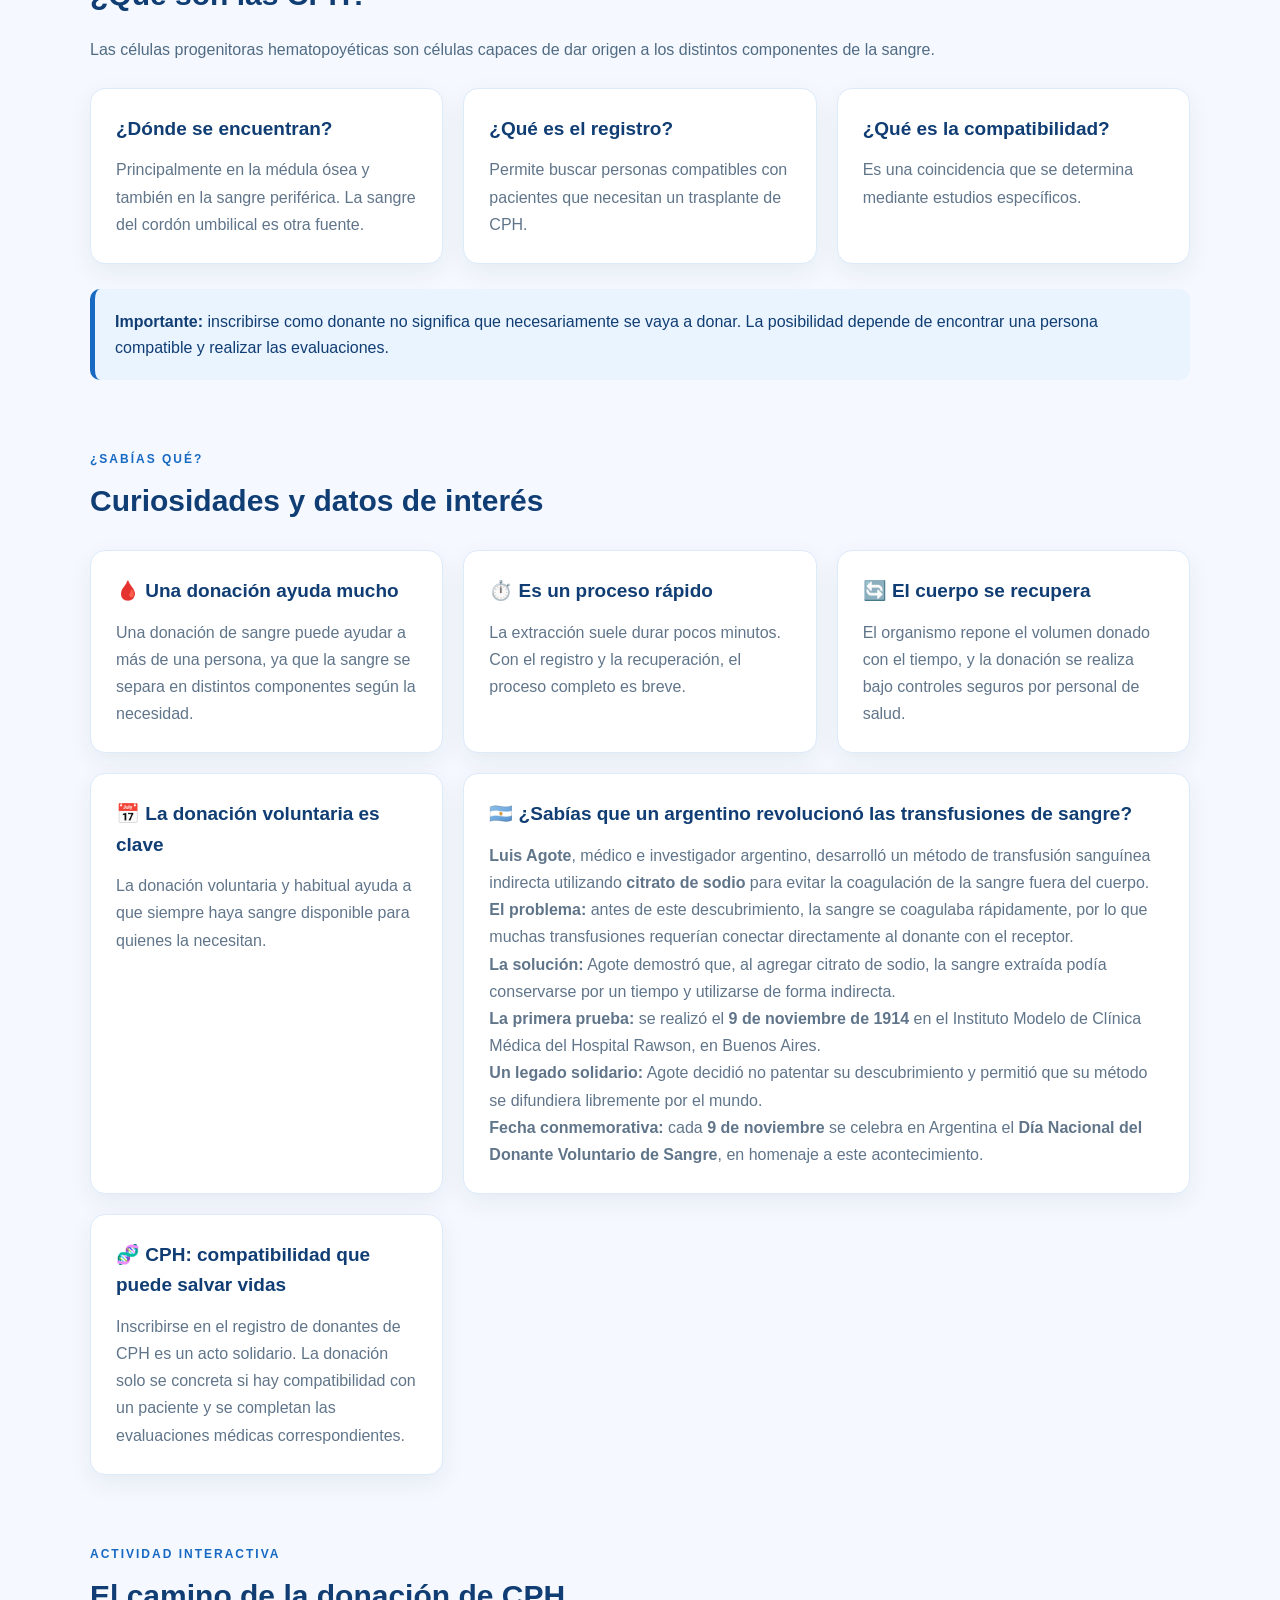
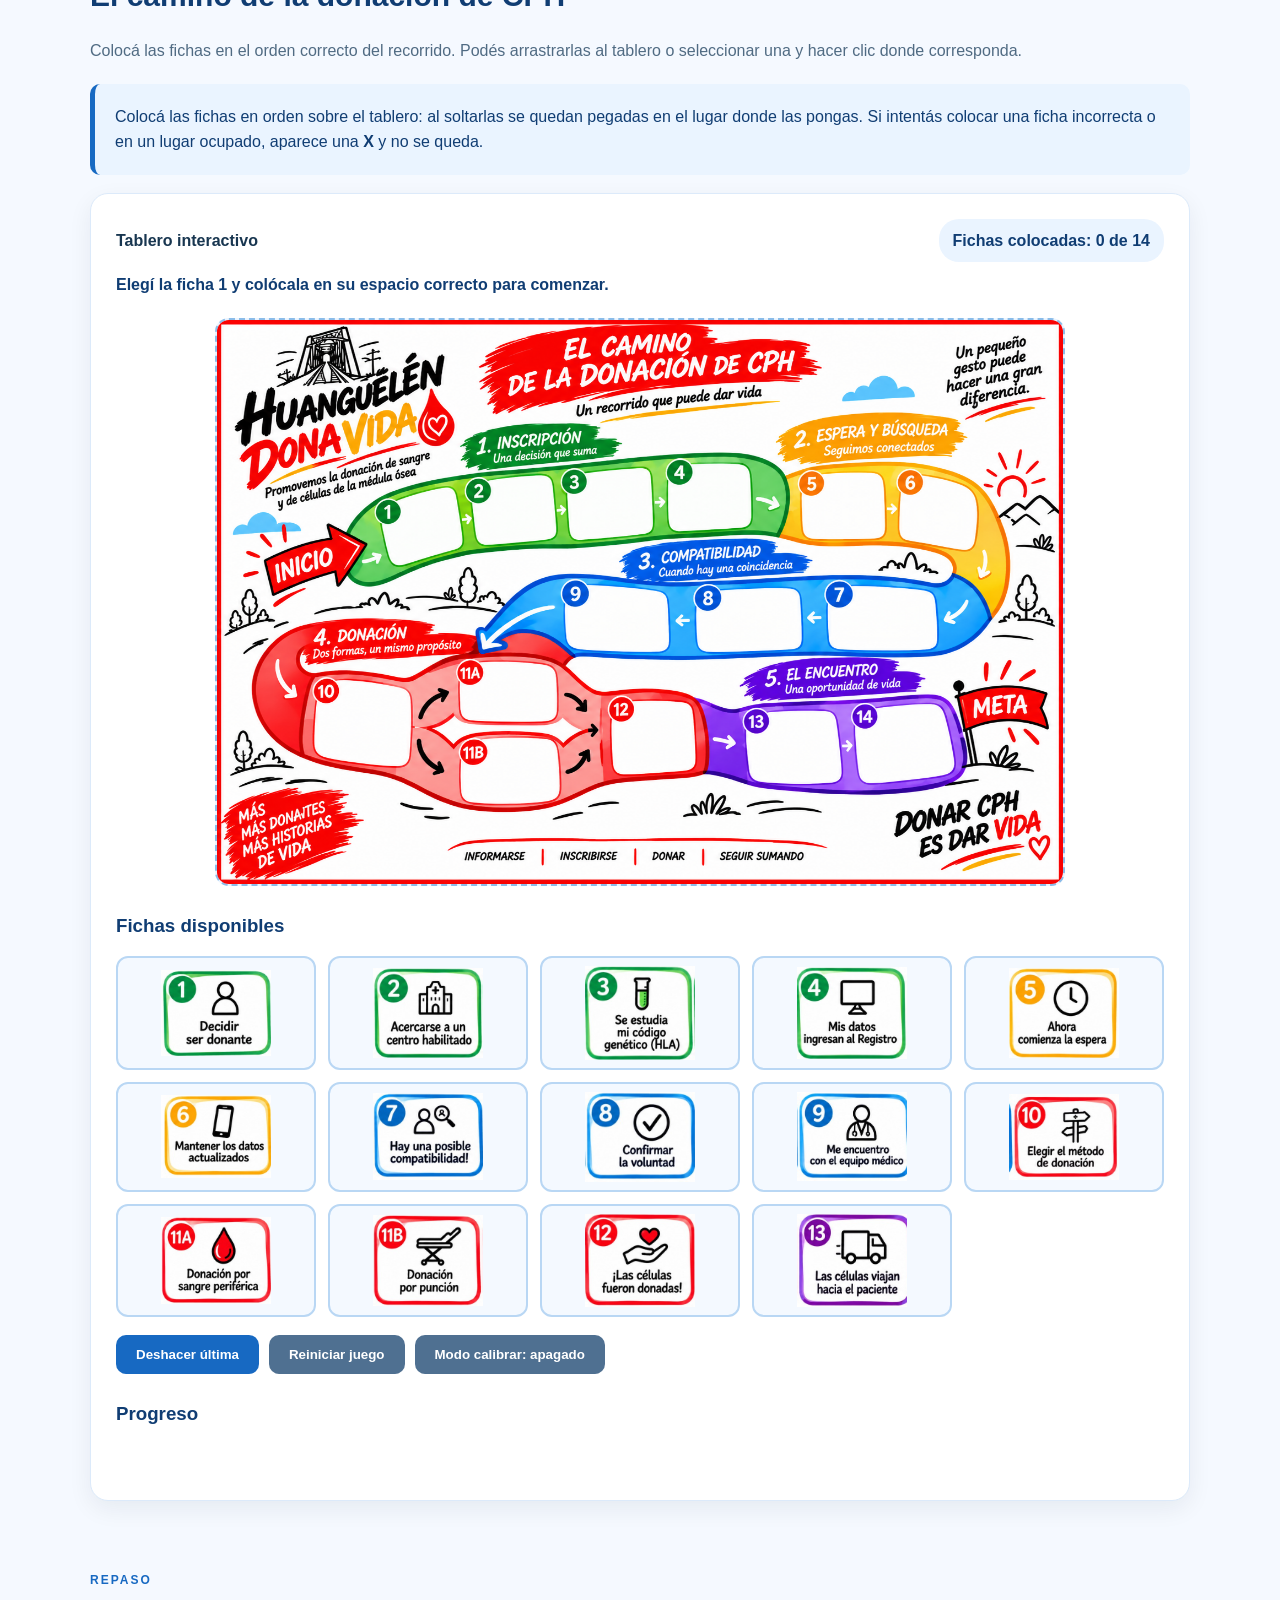
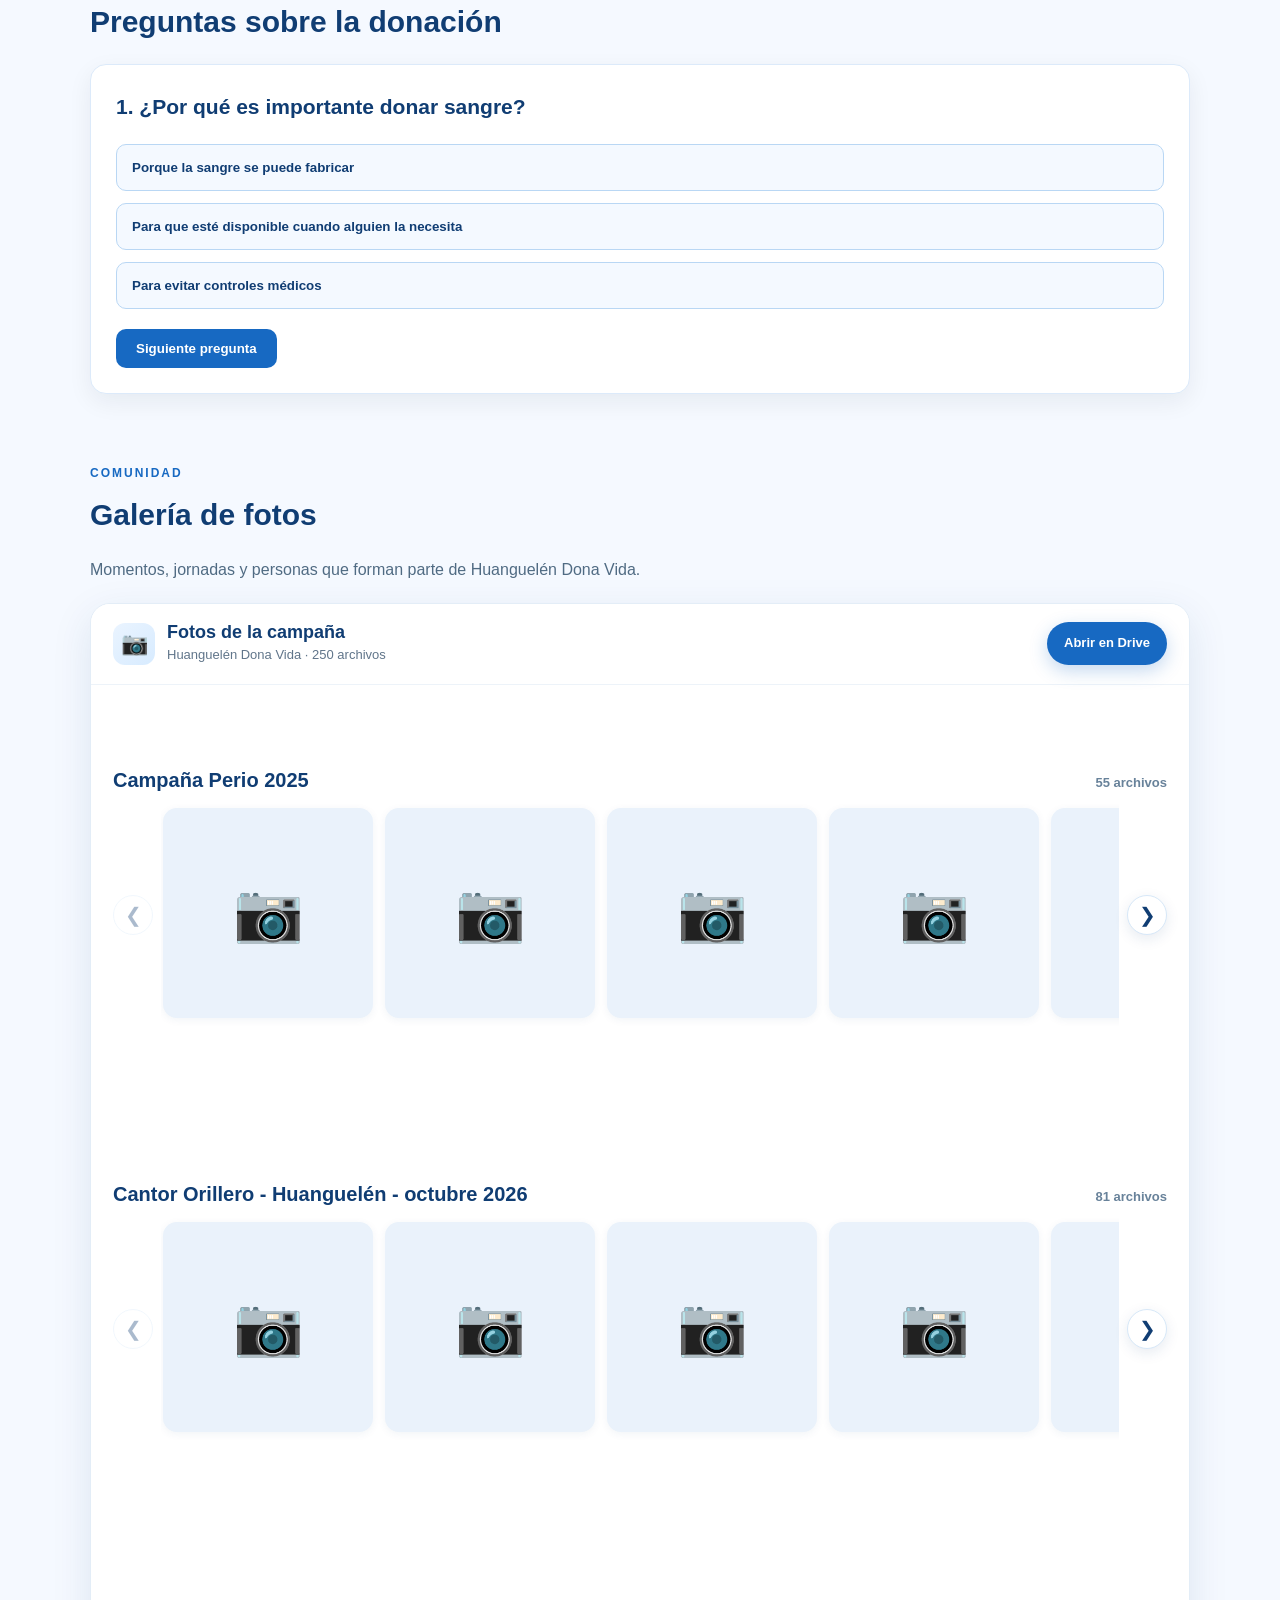
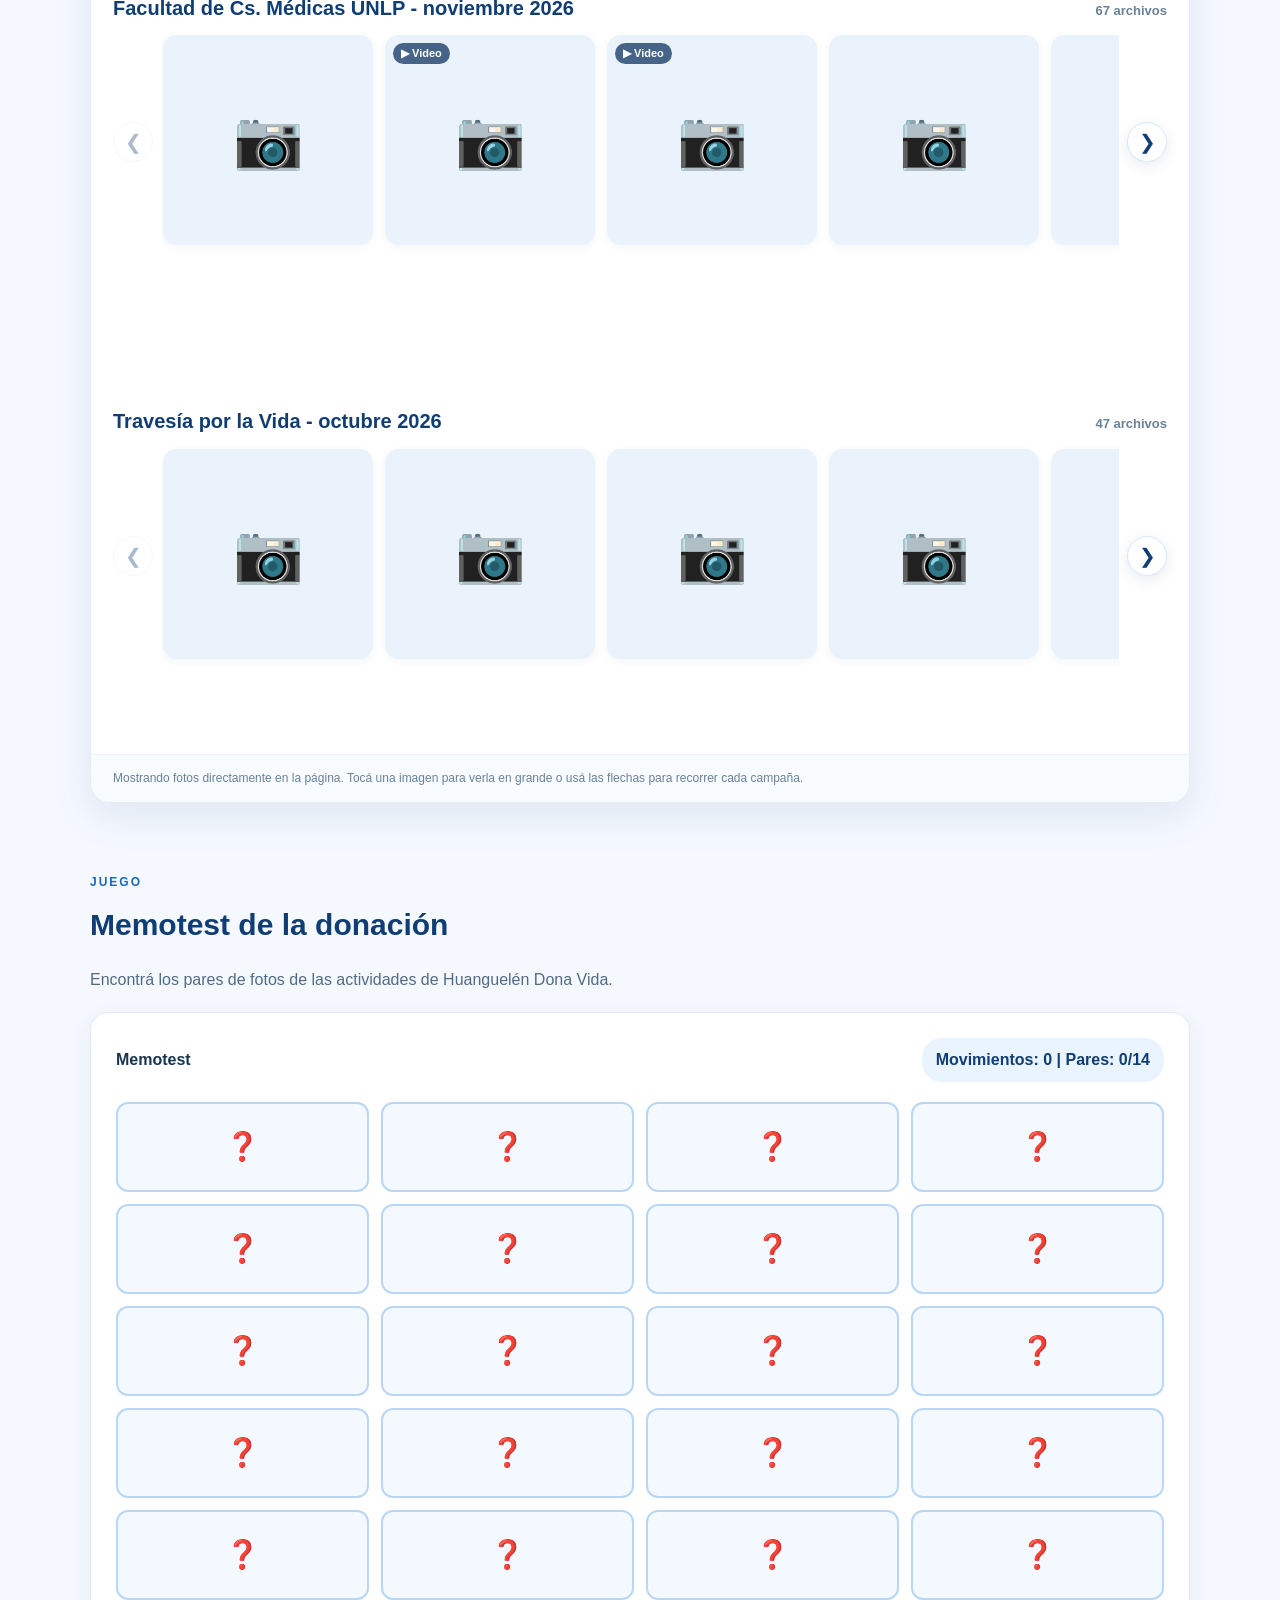
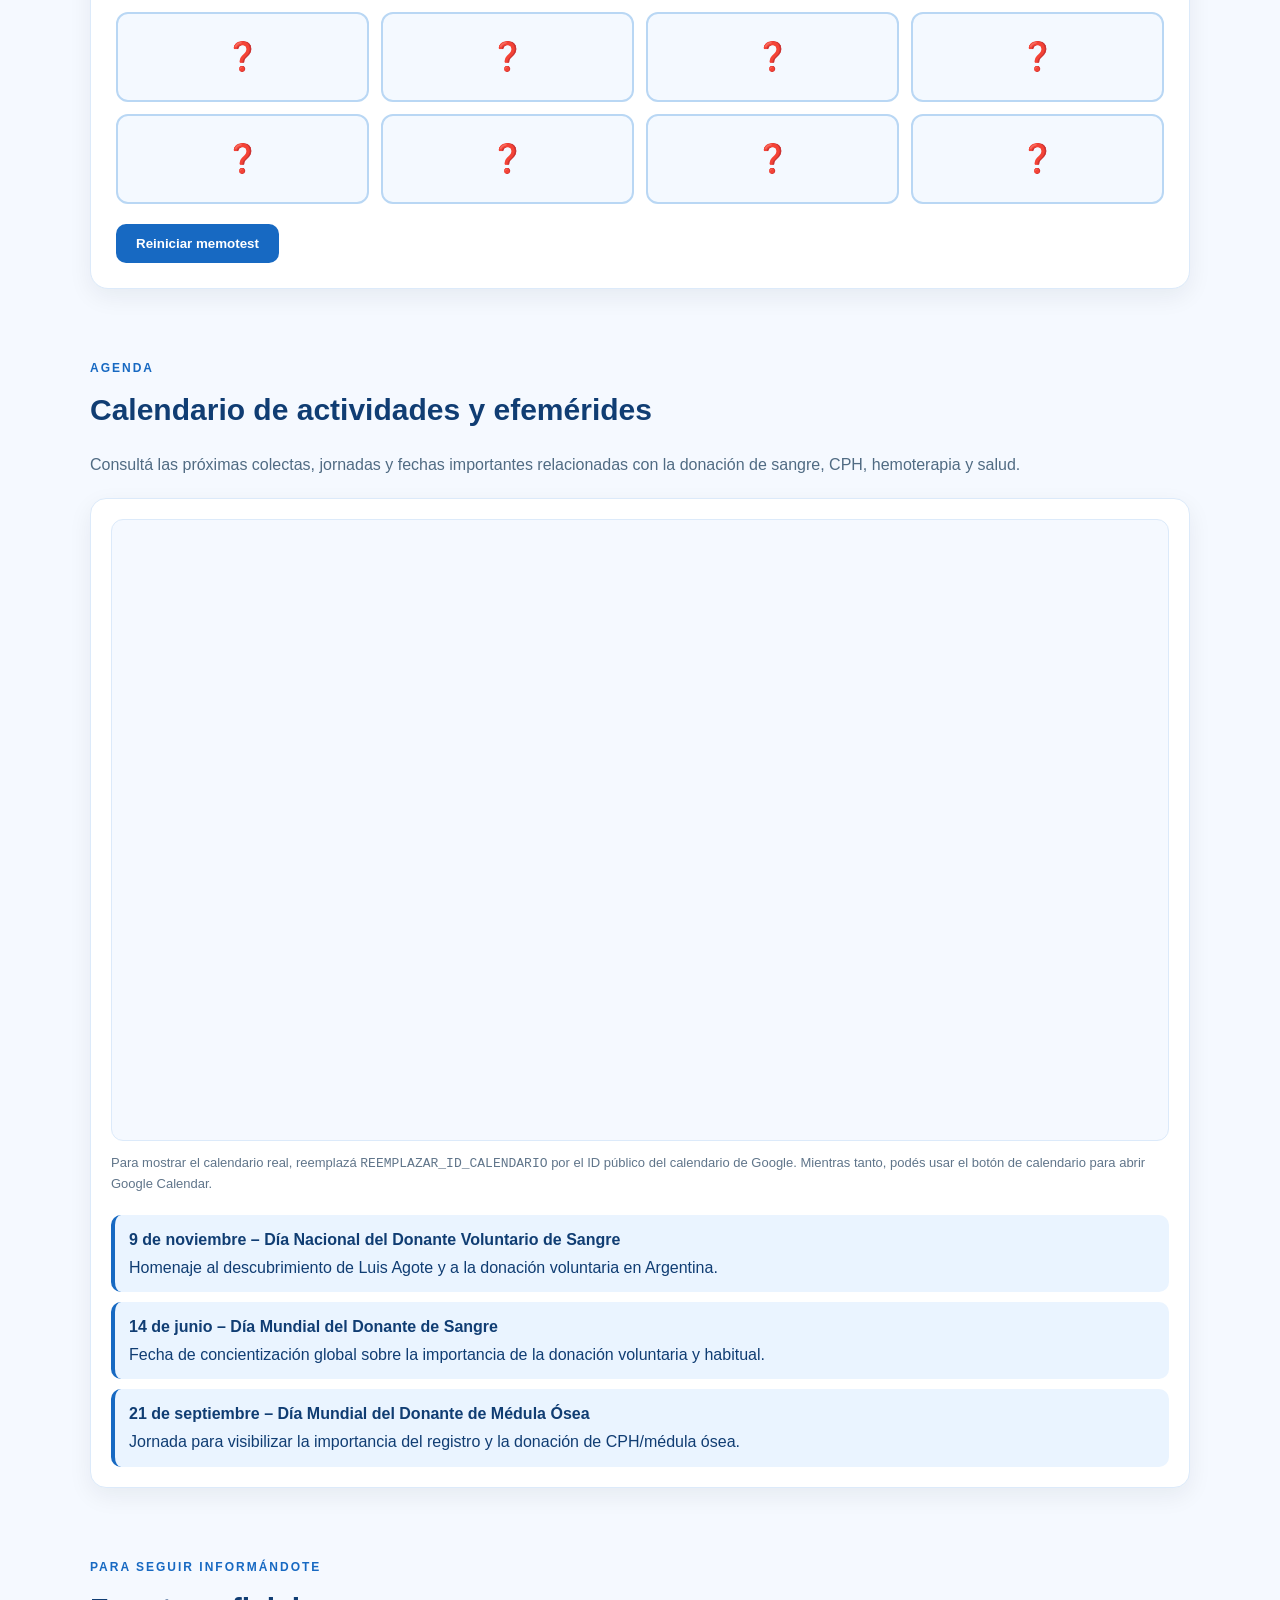
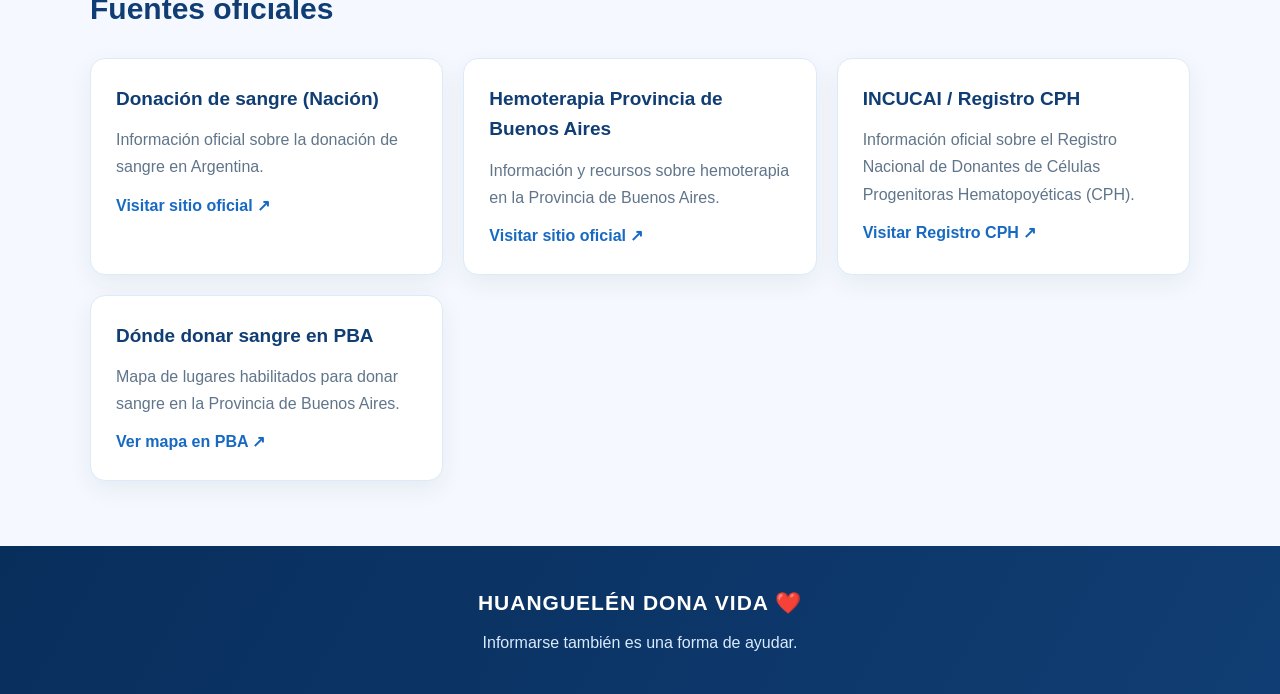
==== commit b9398724: "tom" ====
--- a/index.html
+++ b/index.html
@@ -2478,22 +2478,25 @@
 
 (() => {
   const paresDefinidosMemo = [
-    ["assets/memotest/memotest-01.jpeg", "assets/memotest/memotest-0(1).jpeg"],
-    ["assets/memotest/memotest-02.jpeg", "assets/memotest/memotest-(2).jpeg"],
-    ["assets/memotest/memotest-03.jpeg", "assets/memotest/memotest-0(3).jpeg"],
-    ["assets/memotest/memotest-05.jpeg", "assets/memotest/memotest-(5).jpeg"],
-    ["assets/memotest/memotest-10.jpeg", "assets/memotest/memotest-(10).jpeg"],
-    ["assets/memotest/memotest-11.jpeg", "assets/memotest/memotest-(11).jpeg"],
-    ["assets/memotest/memotest-12.jpeg", "assets/memotest/memotest-(12).jpeg"]
+    { texto: "Foto 1: completá la explicación", imagen: "assets/memotest/memotest-01.jpeg" },
+    { texto: "Foto 2: completá la explicación", imagen: "assets/memotest/memotest-02.jpeg" },
+    { texto: "Foto 3: completá la explicación", imagen: "assets/memotest/memotest-03.jpeg" },
+    { texto: "Foto 4: completá la explicación", imagen: "assets/memotest/memotest-05.jpeg" },
+    { texto: "Foto 5: completá la explicación", imagen: "assets/memotest/memotest-10.jpeg" },
+    { texto: "Foto 6: completá la explicación", imagen: "assets/memotest/memotest-11.jpeg" },
+    { texto: "Foto 7: completá la explicación", imagen: "assets/memotest/memotest-12.jpeg" },
+    { texto: "Foto 8: completá la explicación", imagen: "assets/memotest/memotest-0(1).jpeg" },
+    { texto: "Foto 9: completá la explicación", imagen: "assets/memotest/memotest-(2).jpeg" },
+    { texto: "Foto 10: completá la explicación", imagen: "assets/memotest/memotest-0(3).jpeg" },
+    { texto: "Foto 11: completá la explicación", imagen: "assets/memotest/memotest-(5).jpeg" },
+    { texto: "Foto 12: completá la explicación", imagen: "assets/memotest/memotest-(10).jpeg" },
+    { texto: "Foto 13: completá la explicación", imagen: "assets/memotest/memotest-(11).jpeg" },
+    { texto: "Foto 14: completá la explicación", imagen: "assets/memotest/memotest-(12).jpeg" }
   ];
   const paresMemo = paresDefinidosMemo.flatMap((par, i) => {
     const id = `memo-${i + 1}`;
-    return par.map((img, j) => ({
-      id,
-      texto: "Huanguelén Dona Vida",
-      img,
-      alt: `Foto del memotest ${i + 1}-${j + 1}`
-    }));
+    const carta = { id, texto: par.texto, img: par.imagen, alt: par.texto };
+    return [carta, { ...carta }];
   });
   const totalParesMemo = paresMemo.length / 2;
 
@@ -2529,7 +2532,7 @@
     btn.dataset.id = carta.id;
     btn.dataset.index = String(index);
     const frente = carta.img
-      ? `<img src="${carta.img}" alt="${carta.alt || carta.texto}" style="width:100%;height:120px;object-fit:contain;background:#f4f9ff;border-radius:8px;display:block;">`
+      ? `<img src="${carta.img}" alt="${carta.alt || carta.texto}" style="width:100%;height:110px;object-fit:contain;background:#f4f9ff;border-radius:8px;display:block;margin-bottom:6px;"><span style="display:block;font-size:12px;line-height:1.3;color:#183650;">${carta.texto}</span>`
       : `<span>${carta.texto}</span>`;
     btn.innerHTML = `<span class="memo-back">❓</span><span class="memo-front">${frente}</span>`;
     btn.addEventListener("click", () => revelar(btn));
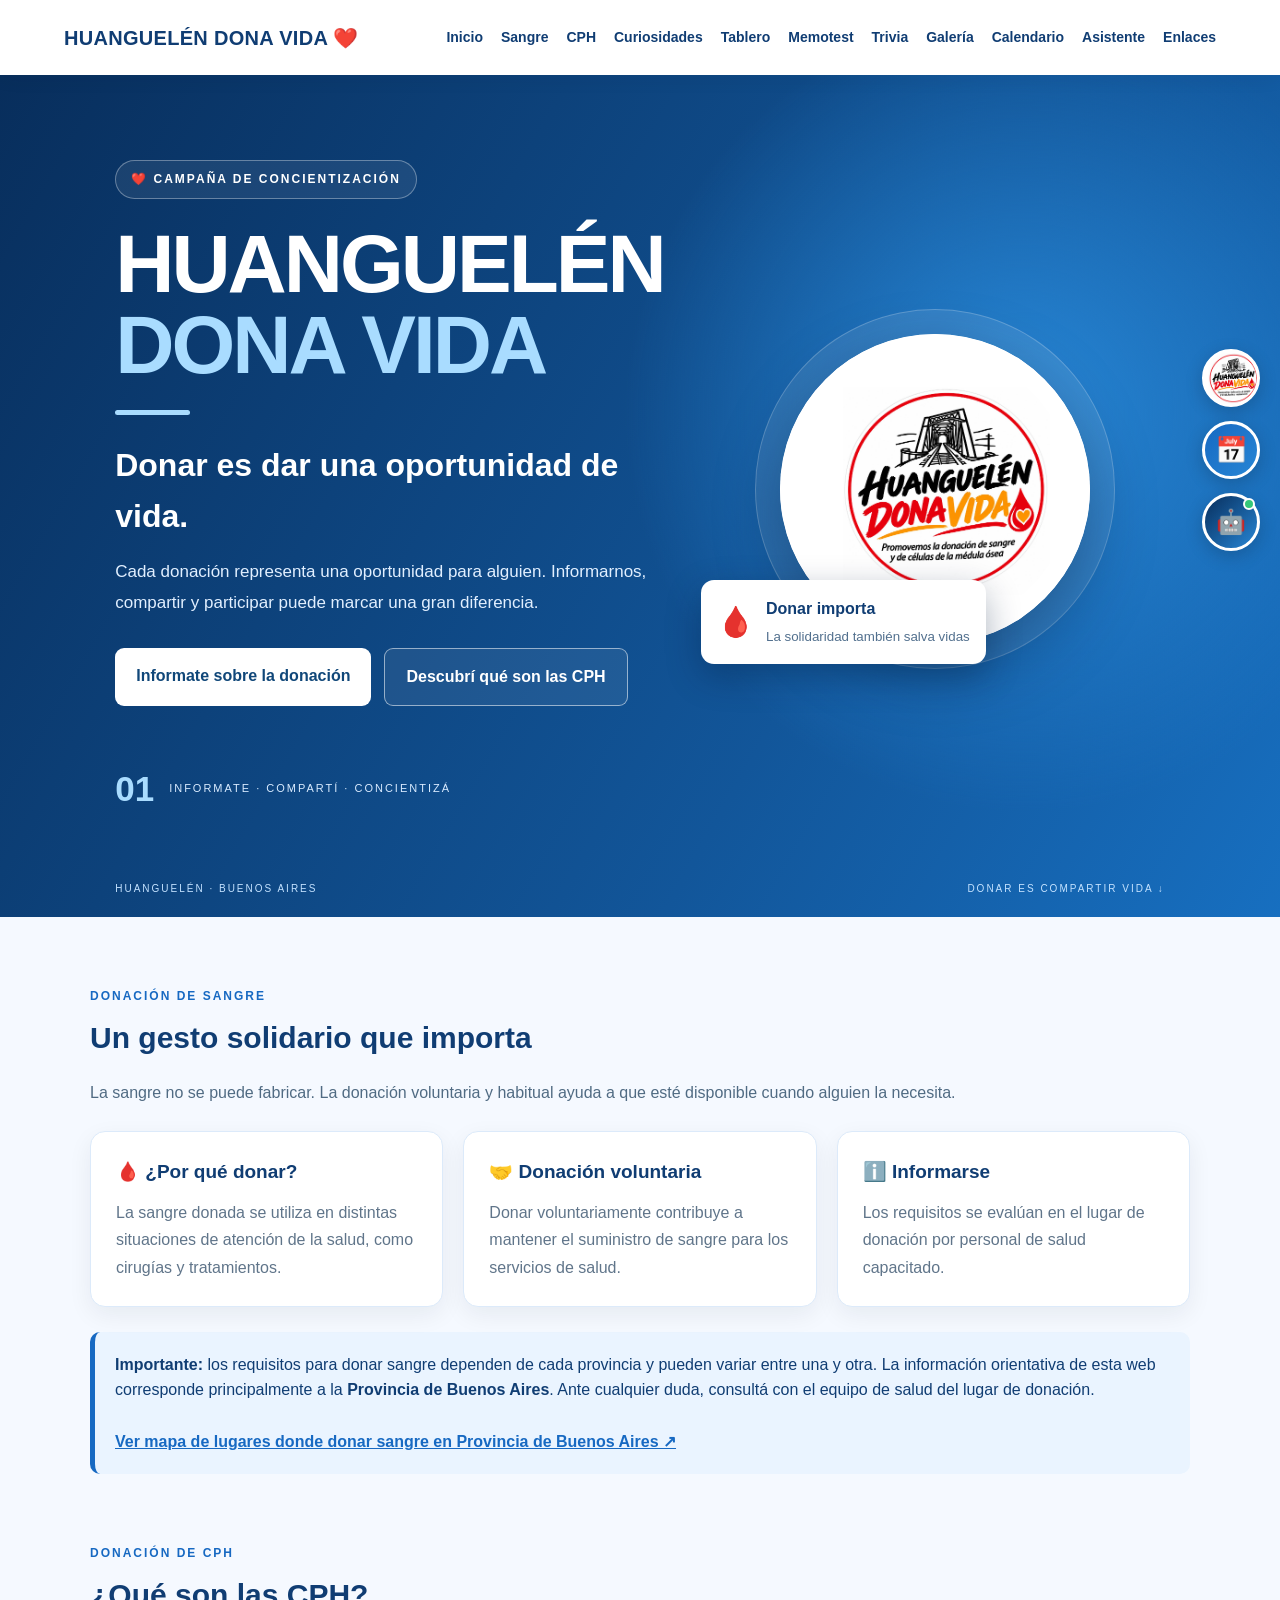
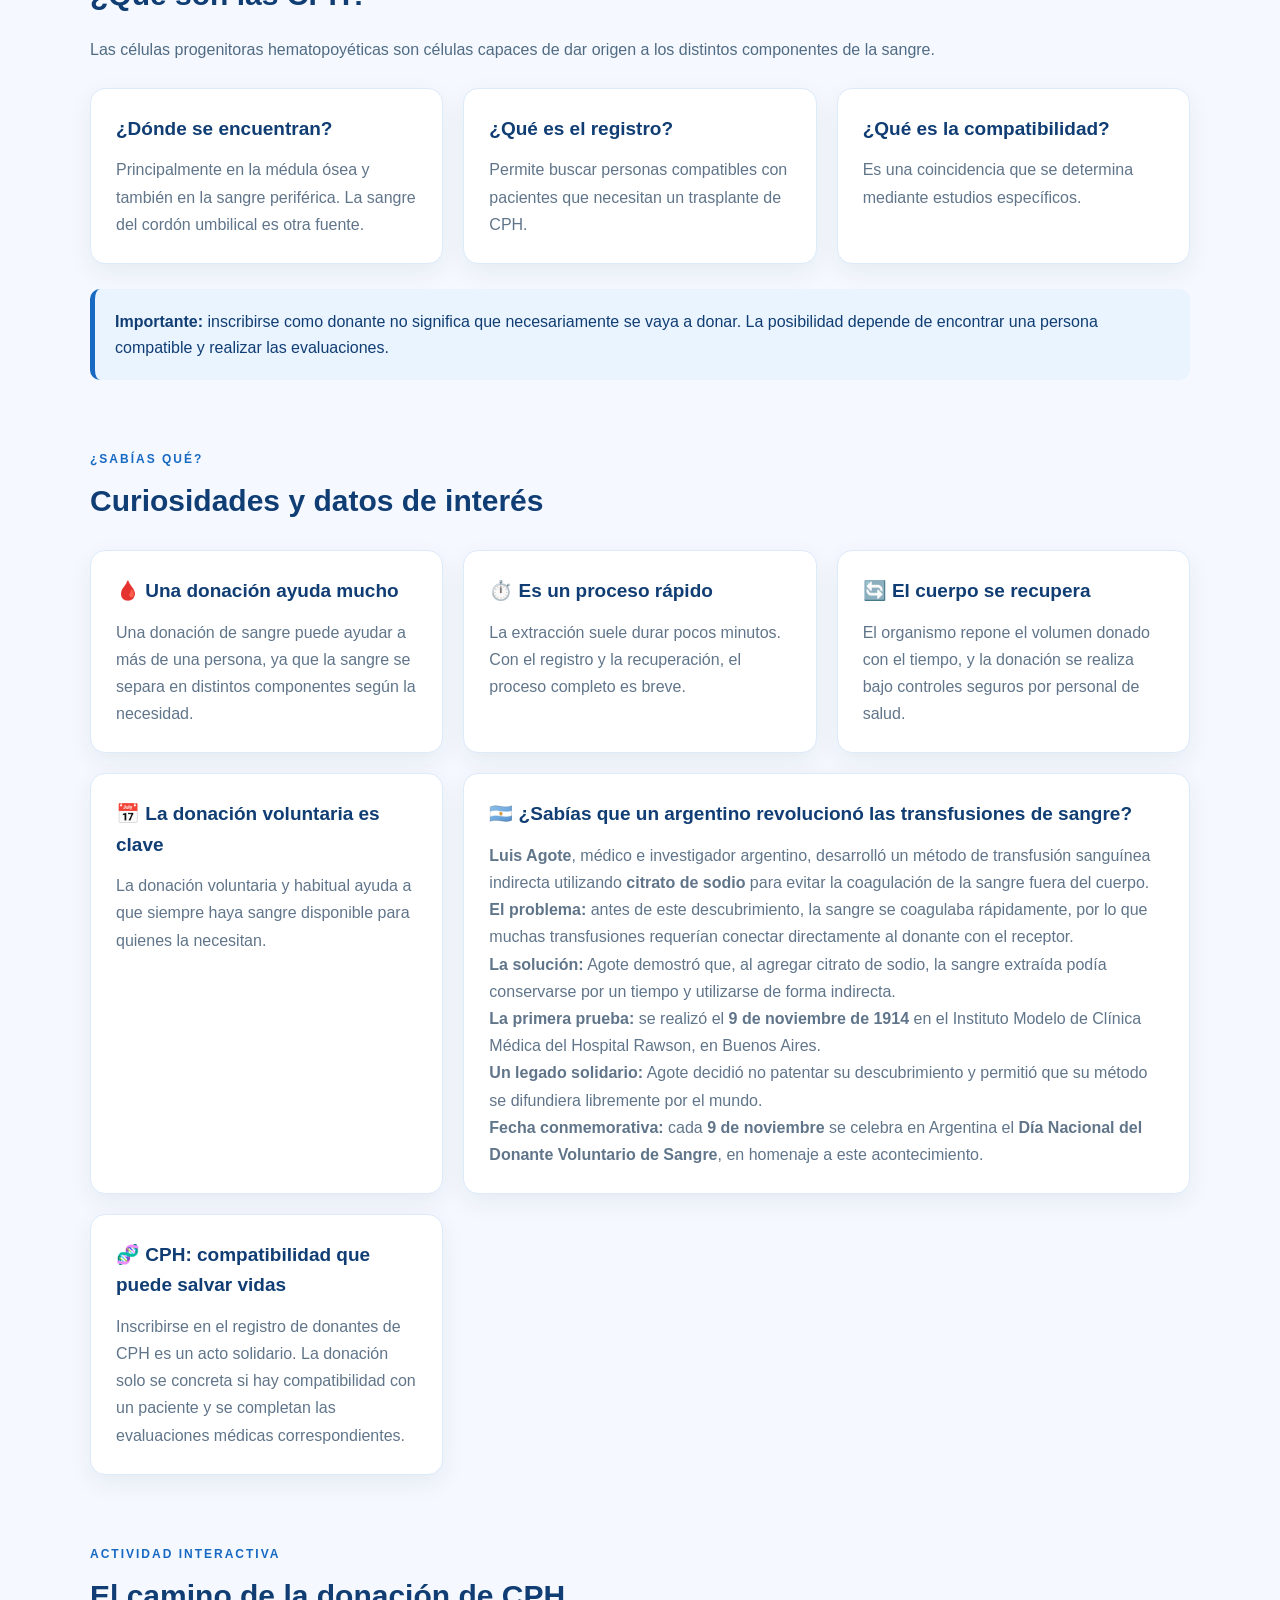
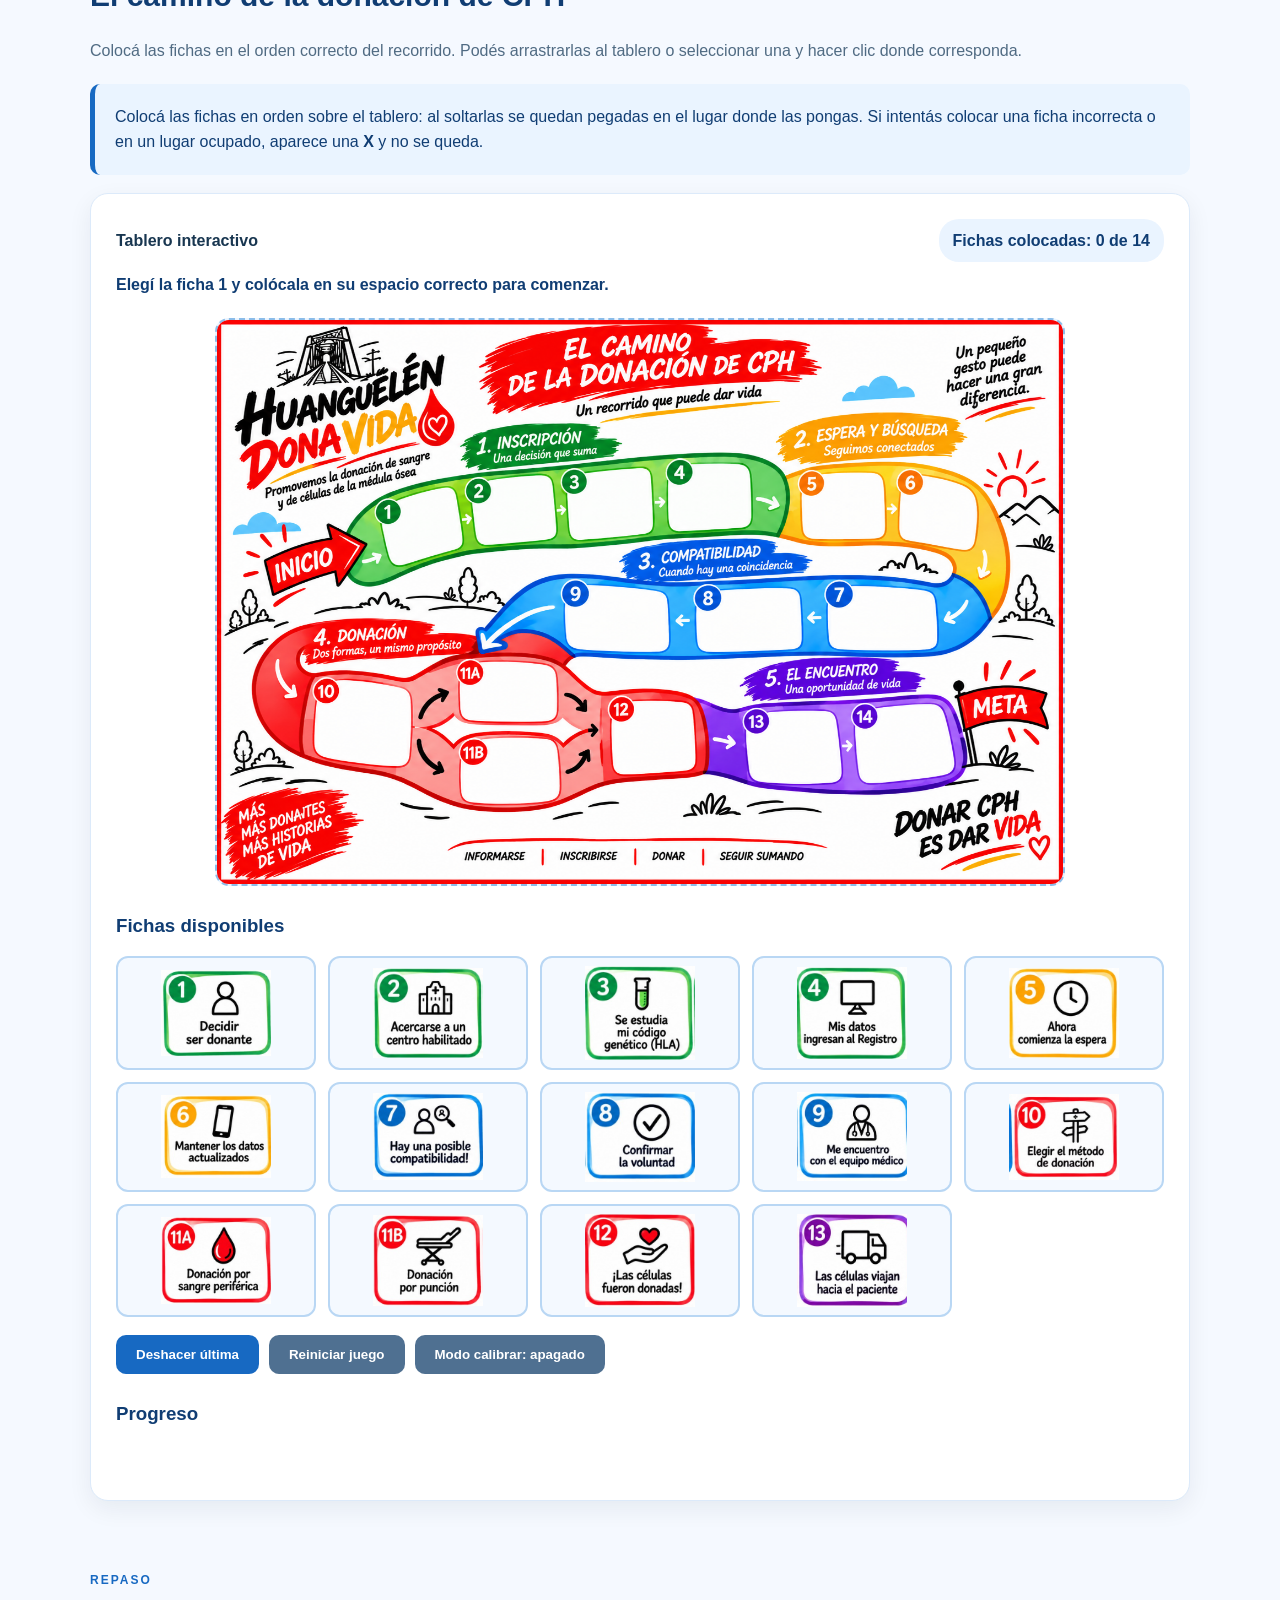
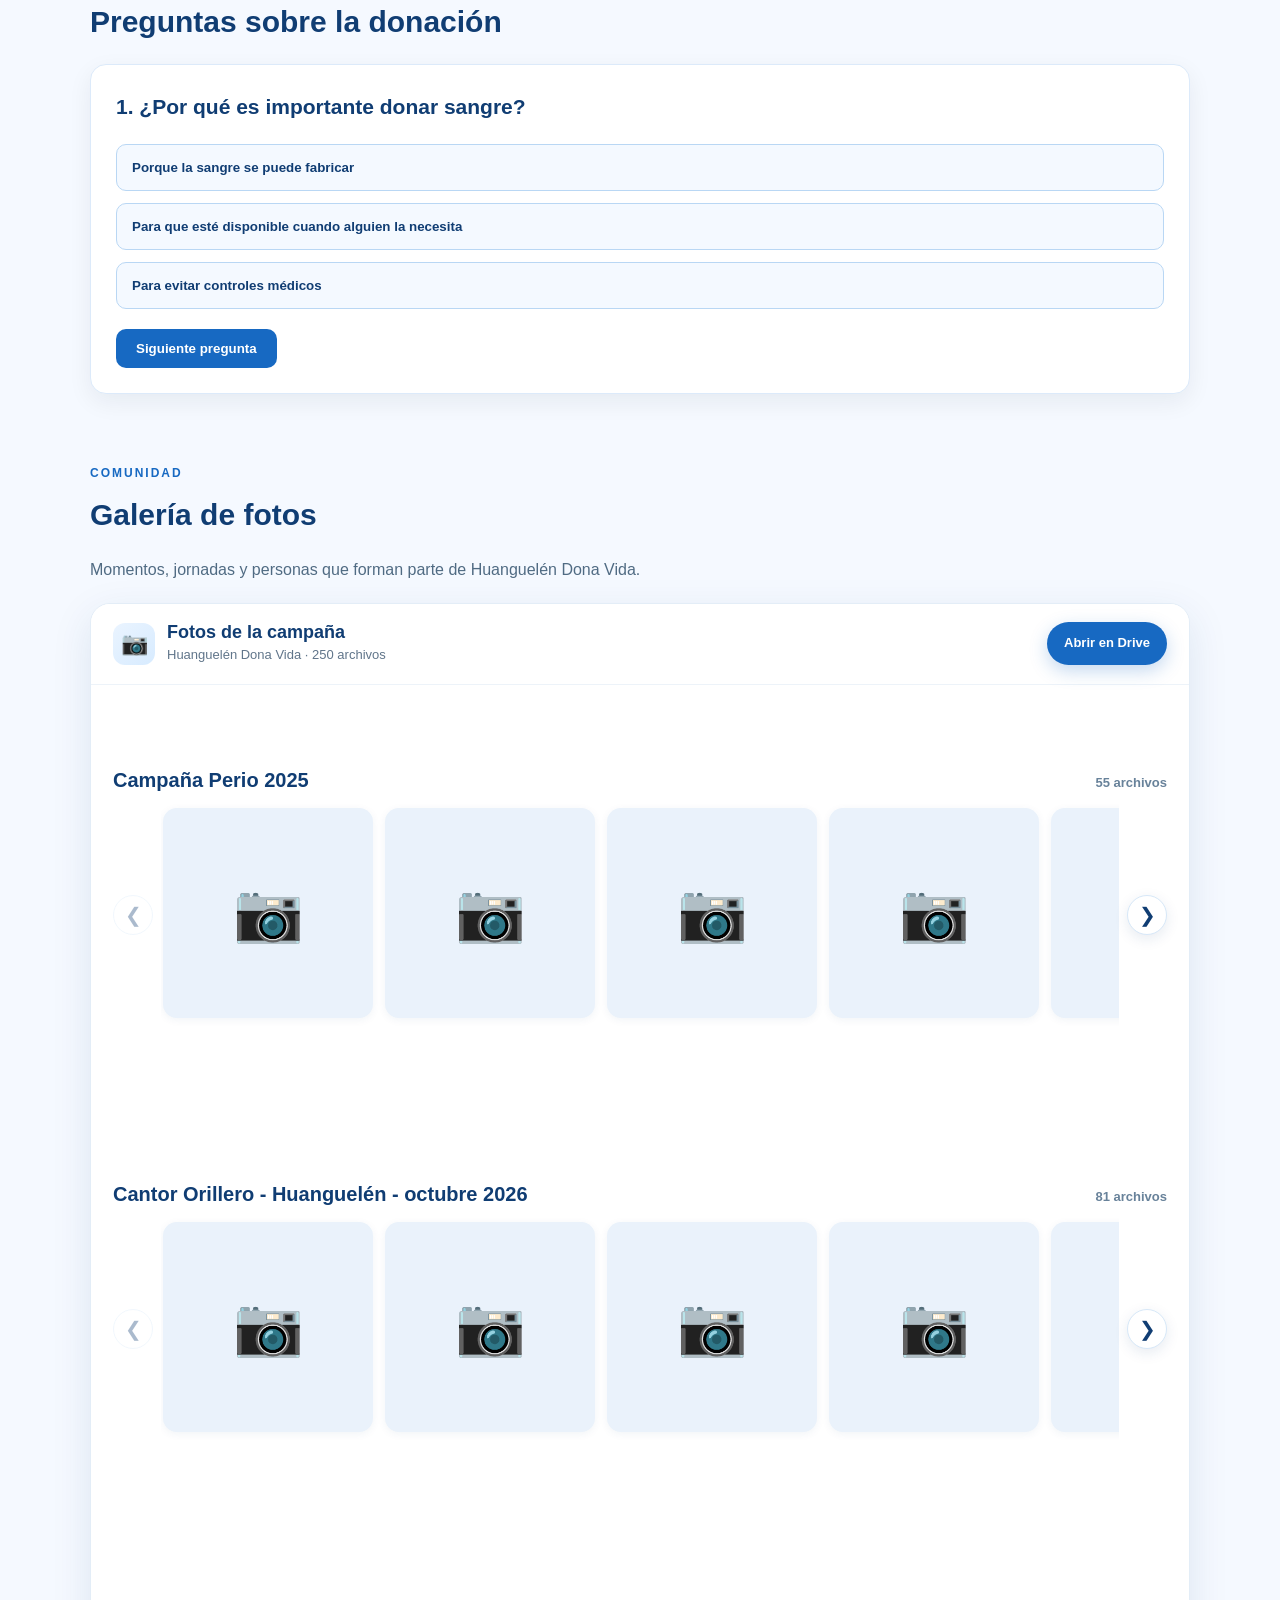
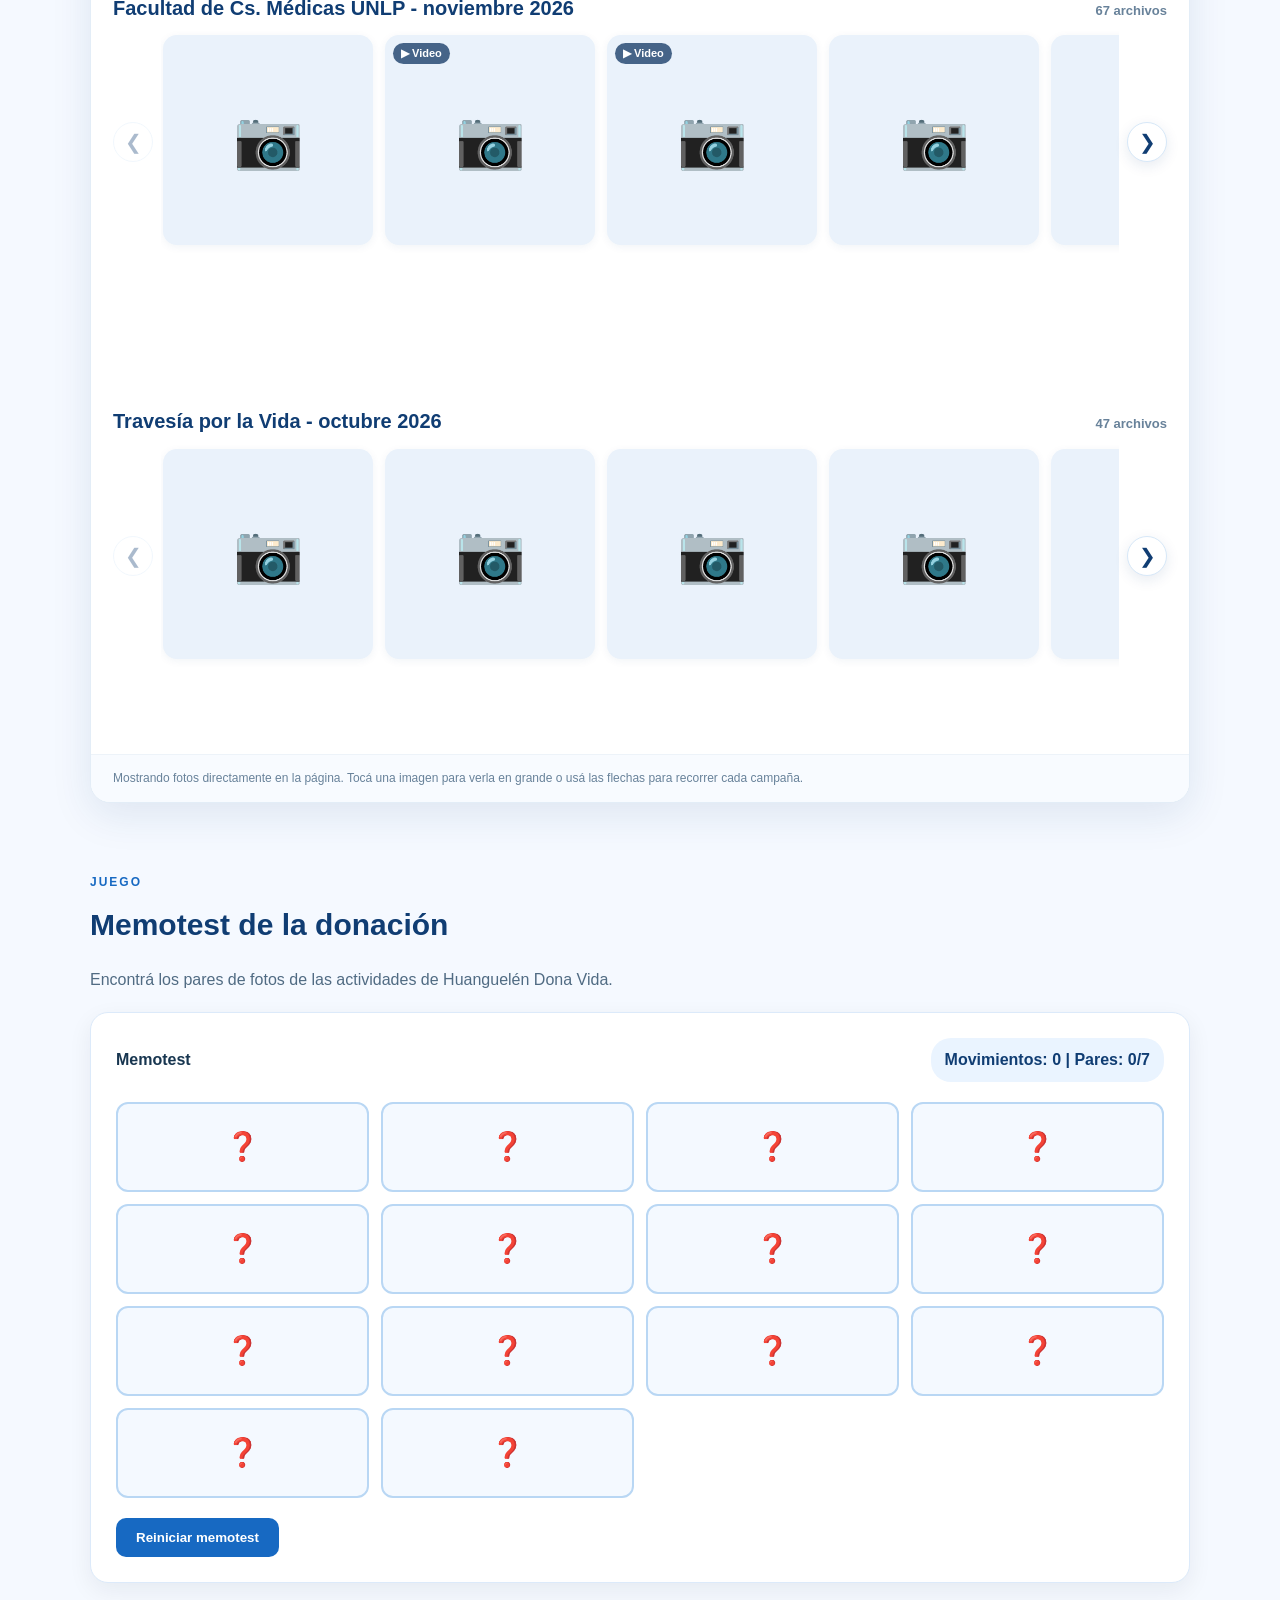
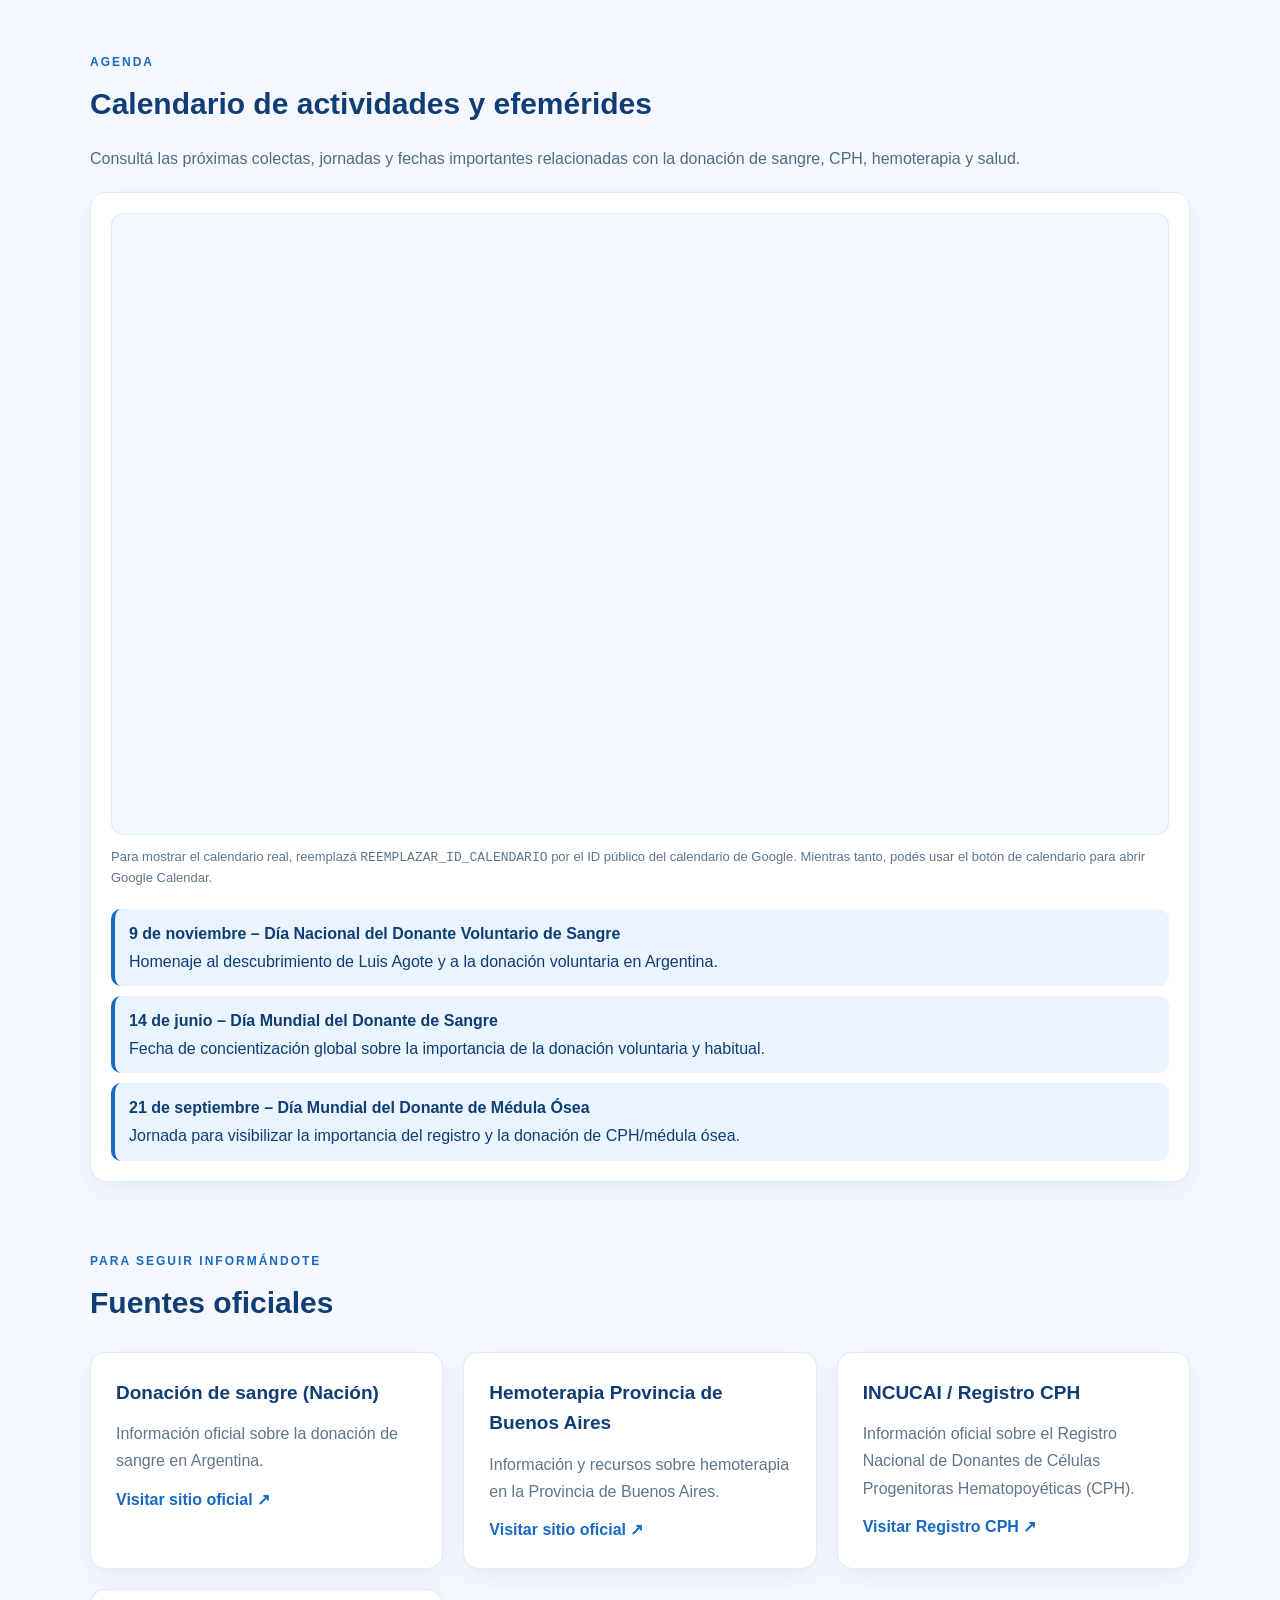
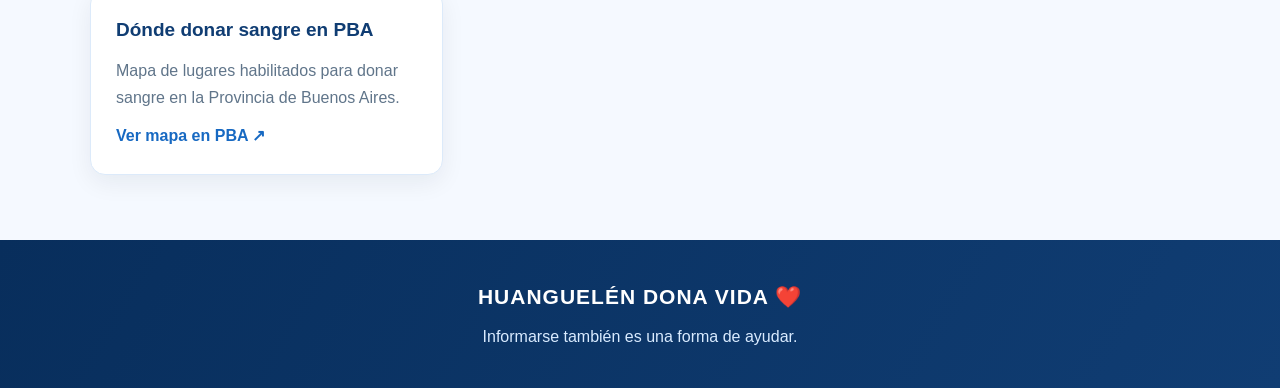
==== commit 10c1f212: "Refactor code structure for improved readability and maintainability" ====
--- a/index.html
+++ b/index.html
@@ -2042,7 +2042,7 @@
   <div class="juego">
     <div class="juego-cabecera">
       <strong>Memotest</strong>
-      <span class="estado" id="memoEstado">Movimientos: 0 | Pares: 0/6</span>
+      <span class="estado" id="memoEstado">Movimientos: 0 | Pares: 0/0</span>
     </div>
     <div class="memotest-grid" id="memotestGrid" aria-label="Memotest de fotos de Huanguelén Dona Vida"></div>
     <div class="juego-acciones">
@@ -2477,25 +2477,19 @@
 ========================= */
 
 (() => {
-  const paresDefinidosMemo = [
-    { texto: "Foto 1: completá la explicación", imagen: "assets/memotest/memotest-01.jpeg" },
-    { texto: "Foto 2: completá la explicación", imagen: "assets/memotest/memotest-02.jpeg" },
-    { texto: "Foto 3: completá la explicación", imagen: "assets/memotest/memotest-03.jpeg" },
-    { texto: "Foto 4: completá la explicación", imagen: "assets/memotest/memotest-05.jpeg" },
-    { texto: "Foto 5: completá la explicación", imagen: "assets/memotest/memotest-10.jpeg" },
-    { texto: "Foto 6: completá la explicación", imagen: "assets/memotest/memotest-11.jpeg" },
-    { texto: "Foto 7: completá la explicación", imagen: "assets/memotest/memotest-12.jpeg" },
-    { texto: "Foto 8: completá la explicación", imagen: "assets/memotest/memotest-0(1).jpeg" },
-    { texto: "Foto 9: completá la explicación", imagen: "assets/memotest/memotest-(2).jpeg" },
-    { texto: "Foto 10: completá la explicación", imagen: "assets/memotest/memotest-0(3).jpeg" },
-    { texto: "Foto 11: completá la explicación", imagen: "assets/memotest/memotest-(5).jpeg" },
-    { texto: "Foto 12: completá la explicación", imagen: "assets/memotest/memotest-(10).jpeg" },
-    { texto: "Foto 13: completá la explicación", imagen: "assets/memotest/memotest-(11).jpeg" },
-    { texto: "Foto 14: completá la explicación", imagen: "assets/memotest/memotest-(12).jpeg" }
+  const imagenesMemo = [
+    "assets/memotest/memotest-(2).jpeg",
+    "assets/memotest/memotest-01.jpeg",
+    "assets/memotest/memotest-03.jpeg",
+    "assets/memotest/memotest-05.jpeg",
+    "assets/memotest/memotest-06.jpeg",
+    "assets/memotest/memotest-09.jpeg",
+    "assets/memotest/memotest-10.jpeg"
   ];
-  const paresMemo = paresDefinidosMemo.flatMap((par, i) => {
+
+  const paresMemo = imagenesMemo.flatMap((imagen, i) => {
     const id = `memo-${i + 1}`;
-    const carta = { id, texto: par.texto, img: par.imagen, alt: par.texto };
+    const carta = { id, img: imagen, alt: `Foto ${i + 1} de Huanguelén Dona Vida` };
     return [carta, { ...carta }];
   });
   const totalParesMemo = paresMemo.length / 2;
@@ -2531,10 +2525,12 @@
     btn.className = "memo-card";
     btn.dataset.id = carta.id;
     btn.dataset.index = String(index);
-    const frente = carta.img
-      ? `<img src="${carta.img}" alt="${carta.alt || carta.texto}" style="width:100%;height:110px;object-fit:contain;background:#f4f9ff;border-radius:8px;display:block;margin-bottom:6px;"><span style="display:block;font-size:12px;line-height:1.3;color:#183650;">${carta.texto}</span>`
-      : `<span>${carta.texto}</span>`;
-    btn.innerHTML = `<span class="memo-back">❓</span><span class="memo-front">${frente}</span>`;
+    btn.setAttribute("aria-label", "Carta del memotest");
+    btn.innerHTML = `
+      <span class="memo-back">❓</span>
+      <span class="memo-front">
+        <img src="${carta.img}" alt="${carta.alt}" loading="lazy" style="width:100%;height:140px;object-fit:contain;background:#fff;border-radius:8px;display:block;">
+      </span>`;
     btn.addEventListener("click", () => revelar(btn));
     return btn;
   }
@@ -2542,6 +2538,7 @@
   function revelar(btn) {
     if (bloqueado || btn.classList.contains("revelada") || btn.classList.contains("acertada")) return;
     btn.classList.add("revelada");
+    btn.setAttribute("aria-label", "Carta revelada");
     abiertas.push(btn);
     if (abiertas.length < 2) return;
 
@@ -2552,6 +2549,8 @@
       b.classList.add("acertada");
       a.disabled = true;
       b.disabled = true;
+      a.setAttribute("aria-label", "Par encontrado");
+      b.setAttribute("aria-label", "Par encontrado");
       abiertas = [];
       pares++;
       actualizarEstadoMemo();
@@ -2563,6 +2562,8 @@
     setTimeout(() => {
       a.classList.remove("revelada");
       b.classList.remove("revelada");
+      a.setAttribute("aria-label", "Carta del memotest");
+      b.setAttribute("aria-label", "Carta del memotest");
       abiertas = [];
       bloqueado = false;
     }, 800);
